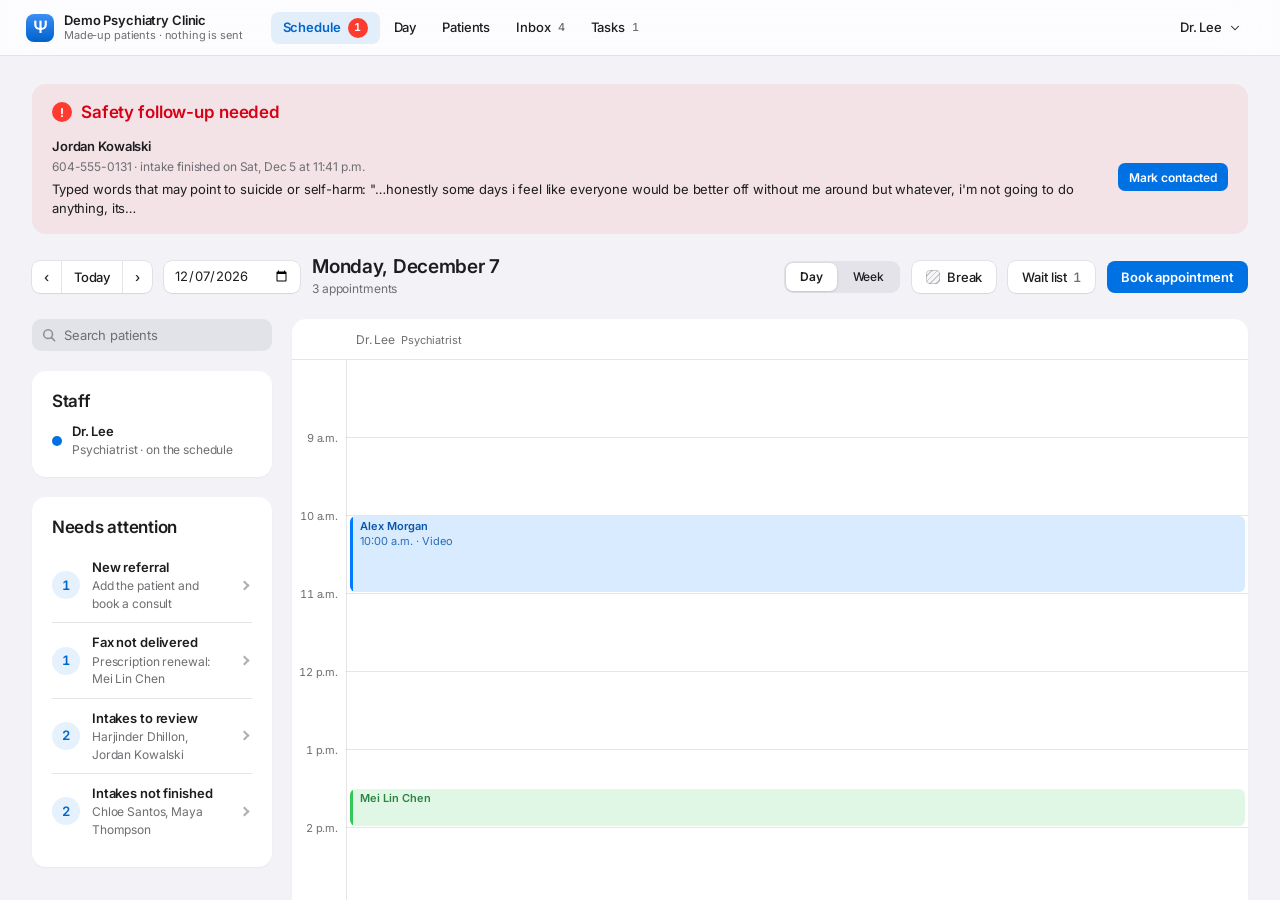
==== index.html @ 715e262d "Save the testing version's clinic online, so it opens on each device The testing version's clinic is" ====
<!doctype html>
<html lang="en" data-mode="clinic">
<head>
<meta charset="utf-8">
<meta name="viewport" content="width=device-width, initial-scale=1, viewport-fit=cover">
<meta name="robots" content="noindex, nofollow">
<title>Psychiatry Practice Prototype</title>
<link rel="preconnect" href="https://fonts.googleapis.com">
<link rel="preconnect" href="https://fonts.gstatic.com" crossorigin>
<link rel="stylesheet" href="https://fonts.googleapis.com/css2?family=Inter:wght@400..700&display=swap">
  <script type="module" crossorigin src="./assets/main-CNJ_7SgC.js"></script>
  <link rel="stylesheet" crossorigin href="./assets/main-BMapGQdG.css">
</head>
<body>
<div id="root"></div>
</body>
</html>
---- assets/main-BMapGQdG.css ----
:root{--bg:#f2f2f7;--surface:#fff;--surface-2:#f7f7fa;--surface-3:#ededf2;--ink:#1d1d1f;--muted:#6e6e73;--faint:#aeaeb2;--line:#3c3c4321;--line-2:#3c3c433d;--fill:#78788029;--fill-2:#7676801f;--fill-3:#74748012;--accent:#0071e3;--accent-text:#06c;--accent-ink:#fff;--accent-soft:#0071e31a;--red:#ff3b30;--danger:#d70015;--danger-soft:#ff3b3014;--orange:#ff9500;--caution:#b25000;--caution-soft:#ff95001f;--green:#34c759;--ok:#248a3d;--blue:#007aff;--info:#06c;--purple:#af52de;--focus:#0071e366;--bar:#ffffffc7;--side:#ffffffb8;--side-ink:#1d1d1f;--side-muted:#86868b;--side-hover:#0000000b;--side-active:#0071e3;--btn-bg:#fff;--btn-hover:#f5f5f7;--btn-ring:#00000021;--seg-thumb:#fff;--field:#fff;--sheet:#fff;--hud:#fafafcf0;--hud-ink:#1d1d1f;--chat-bg:#fff;--chat-bar:#f9f9fbf0;--bubble:#e9e9eb;--t-consult:#007aff;--t-follow:#34c759;--t-med:#af52de;--paper:#fff;--paper-ink:#1d1d1f;--paper-muted:#6e6e73;--paper-line:#e5e5ea;--paper-fax:#fbfbf8;--shadow-sm:0 1px 2px #0000000a;--shadow:0 24px 60px #0000002e,0 0 0 .5px #00000014;--font-ui:-apple-system,BlinkMacSystemFont,"SF Pro Text","Inter","Segoe UI",Roboto,sans-serif;--r-lg:14px;--r-md:10px;--r-sm:8px}@media (prefers-color-scheme:dark){:root:not([data-theme=light]){--bg:#000;--surface:#1c1c1e;--surface-2:#232326;--surface-3:#2c2c2e;--ink:#f5f5f7;--muted:#98989d;--faint:#636366;--line:#5454588c;--line-2:#78788080;--fill:#7878805c;--fill-2:#7676803d;--fill-3:#76768029;--accent:#0a84ff;--accent-text:#4da3ff;--accent-ink:#fff;--accent-soft:#0a84ff33;--red:#ff453a;--danger:#ff6961;--danger-soft:#ff453a29;--orange:#ff9f0a;--caution:#ffb340;--caution-soft:#ff9f0a29;--green:#30d158;--ok:#30db5b;--blue:#0a84ff;--info:#4da3ff;--purple:#bf5af2;--focus:#0a84ff99;--bar:#1c1c1ecc;--side:#1c1c1eb8;--side-ink:#f5f5f7;--side-muted:#8e8e93;--side-hover:#ffffff0f;--side-active:#0a84ff;--btn-bg:#ffffff1f;--btn-hover:#ffffff2e;--btn-ring:#ffffff0f;--seg-thumb:#636366;--field:#ffffff0f;--sheet:#2c2c2e;--hud:#2c2c2ef0;--hud-ink:#f5f5f7;--chat-bg:#000;--chat-bar:#161618f0;--bubble:#262628;--t-consult:#0a84ff;--t-follow:#30d158;--t-med:#bf5af2;--paper:#fff;--paper-ink:#1d1d1f;--paper-muted:#6e6e73;--paper-line:#e5e5ea;--paper-fax:#f7f7f2;--shadow-sm:0 0 0 .5px #ffffff0f;--shadow:0 24px 60px #0009,0 0 0 .5px #ffffff1f;--lightningcss-light: ;--lightningcss-dark:initial;color-scheme:dark}}:root[data-theme=dark]{--bg:#000;--surface:#1c1c1e;--surface-2:#232326;--surface-3:#2c2c2e;--ink:#f5f5f7;--muted:#98989d;--faint:#636366;--line:#5454588c;--line-2:#78788080;--fill:#7878805c;--fill-2:#7676803d;--fill-3:#76768029;--accent:#0a84ff;--accent-text:#4da3ff;--accent-ink:#fff;--accent-soft:#0a84ff33;--red:#ff453a;--danger:#ff6961;--danger-soft:#ff453a29;--orange:#ff9f0a;--caution:#ffb340;--caution-soft:#ff9f0a29;--green:#30d158;--ok:#30db5b;--blue:#0a84ff;--info:#4da3ff;--purple:#bf5af2;--focus:#0a84ff99;--bar:#1c1c1ecc;--side:#1c1c1eb8;--side-ink:#f5f5f7;--side-muted:#8e8e93;--side-hover:#ffffff0f;--side-active:#0a84ff;--btn-bg:#ffffff1f;--btn-hover:#ffffff2e;--btn-ring:#ffffff0f;--seg-thumb:#636366;--field:#ffffff0f;--sheet:#2c2c2e;--hud:#2c2c2ef0;--hud-ink:#f5f5f7;--chat-bg:#000;--chat-bar:#161618f0;--bubble:#262628;--t-consult:#0a84ff;--t-follow:#30d158;--t-med:#bf5af2;--paper:#fff;--paper-ink:#1d1d1f;--paper-muted:#6e6e73;--paper-line:#e5e5ea;--paper-fax:#f7f7f2;--shadow-sm:0 0 0 .5px #ffffff0f;--shadow:0 24px 60px #0009,0 0 0 .5px #ffffff1f;--lightningcss-light: ;--lightningcss-dark:initial;color-scheme:dark}*,:before,:after{box-sizing:border-box}[hidden]{display:none!important}html,body{height:100%;overflow:hidden}body{background:var(--bg);color:var(--ink);font-family:var(--font-ui);letter-spacing:-.01em;-webkit-font-smoothing:antialiased;-moz-osx-font-smoothing:grayscale;margin:0;font-size:13px;line-height:1.47}button,input,select,textarea{font:inherit;color:inherit;letter-spacing:inherit}:focus-visible{outline:3px solid var(--focus);outline-offset:1px}h1,h2,h3{text-wrap:balance;margin:0;font-weight:600}p{margin:0}b,strong{font-weight:600}a{color:var(--accent-text);text-decoration:none}.mono{letter-spacing:0;font-variant-numeric:tabular-nums}.muted{color:var(--muted)}.num-t{font-variant-numeric:tabular-nums}.nowrap{white-space:nowrap}.pre{white-space:pre-wrap}.visually-hidden{clip:rect(0 0 0 0);white-space:nowrap;border:0;width:1px;height:1px;margin:-1px;padding:0;overflow:hidden;position:absolute!important}.shell{grid-template-columns:232px minmax(0,1fr);height:100%;display:grid}.side{background:var(--side);-webkit-backdrop-filter:saturate(180%)blur(24px);backdrop-filter:saturate(180%)blur(24px);border-right:1px solid var(--line);padding-block:20px 16px;padding-left:max(10px, env(safe-area-inset-left,0px));flex-direction:column;gap:18px;min-height:0;padding-right:10px;display:flex;overflow-y:auto}.brand{color:var(--ink);text-align:left;cursor:pointer;font:inherit;letter-spacing:inherit;background:0 0;border:0;border-radius:10px;flex:none;align-items:center;gap:10px;margin:0 6px 0 -6px;padding:4px 10px 4px 4px;display:inline-flex}.brand:hover{background:var(--fill-3)}.brand-mark{color:#fff;background:linear-gradient(#3a8ef6,#0062cc);border-radius:8px;flex:none;place-items:center;width:28px;height:28px;font-size:17px;font-weight:600;line-height:1;display:grid}.brand-text{gap:1px;min-width:0;line-height:1.25;display:grid}.brand-text b{font-size:13px}.brand-text small{color:var(--muted);font-size:11px}.nav{gap:2px;display:grid}.nav button{width:100%;color:var(--side-ink);cursor:pointer;text-align:left;background:0 0;border:0;border-radius:8px;align-items:center;gap:10px;min-height:34px;padding:6px 10px;font-size:13px;display:flex}.nav button:hover{background:var(--side-hover)}.nav button[aria-current=true]{background:var(--side-active);color:#fff}.nav svg,.tabbar svg{stroke:currentColor;fill:none;stroke-width:1.7px;stroke-linecap:round;stroke-linejoin:round;flex:none}.nav svg{width:19px;height:19px;color:var(--accent)}.nav button[aria-current=true] svg{color:#fff}.badge{background:var(--red);color:#fff;letter-spacing:0;font-variant-numeric:tabular-nums;border-radius:10px;justify-content:center;align-items:center;min-width:20px;height:20px;margin-left:auto;padding:0 6px;font-size:11px;font-weight:600;display:inline-flex}.badge.soft{color:var(--side-muted);background:0 0;min-width:0;padding:0;font-weight:500}.nav button[aria-current=true] .badge.soft{color:#ffffffd9}.side-foot{gap:8px;margin-top:auto;padding:0 10px;display:grid}.side-foot label{color:var(--side-muted);font-size:11px;font-weight:600}.side-foot .link{color:var(--accent-text);cursor:pointer;text-align:left;background:0 0;border:0;padding:0;font-size:12px}.mainwrap{flex-direction:column;min-width:0;min-height:0;display:flex}.topbar{padding-block:8px;min-height:52px;padding-left:28px;padding-right:max(28px, env(safe-area-inset-right,0px));background:var(--bar);-webkit-backdrop-filter:saturate(180%)blur(24px);backdrop-filter:saturate(180%)blur(24px);border-bottom:1px solid var(--line);flex:none;align-items:center;gap:12px;display:flex}.crumb{flex:auto;align-items:center;min-width:0;display:flex}.back{color:var(--accent-text);cursor:pointer;background:0 0;border:0;border-radius:6px;align-items:center;gap:6px;padding:4px 6px 4px 2px;font-size:13px;display:inline-flex}.back:before{content:"";border-bottom:2px solid;border-left:2px solid;width:9px;height:9px;margin-left:4px;transform:rotate(45deg)}.search{flex:0 260px;min-width:0;position:relative}.search input{background-color:var(--fill-2);background-image:url("data:image/svg+xml,%3Csvg xmlns='http://www.w3.org/2000/svg' viewBox='0 0 16 16'%3E%3Ccircle cx='7' cy='7' r='5' fill='none' stroke='%238E8E93' stroke-width='1.8'/%3E%3Cpath d='M11 11l3.5 3.5' stroke='%238E8E93' stroke-width='1.8' stroke-linecap='round'/%3E%3C/svg%3E");background-position:10px;background-repeat:no-repeat;background-size:14px 14px;border:0;border-radius:9px;width:100%;height:32px;padding:7px 12px 7px 32px;font-size:13px}.search input::placeholder{color:var(--muted)}.search ul{z-index:30;background:var(--sheet);box-shadow:var(--shadow);border-radius:12px;margin:0;padding:5px;list-style:none;position:absolute;top:calc(100% + 6px);left:0;right:0}.search li button{text-align:left;cursor:pointer;background:0 0;border:0;border-radius:7px;width:100%;padding:8px 10px;font-size:13px}.search li button:hover,.search li button:focus-visible{background:var(--accent);color:#fff}.search li button:hover .muted,.search li button:focus-visible .muted{color:#fffc}.main{--main-pad-b:64px;min-height:0;padding-block:28px var(--main-pad-b);padding-left:32px;padding-right:max(32px, env(safe-area-inset-right,0px));flex:auto;overflow-y:auto}.tabbar{display:none}@media (width<=900px){.shell{grid-template-rows:minmax(0,1fr) auto;grid-template-columns:minmax(0,1fr)}.side{display:none}.topbar{padding-left:max(16px, env(safe-area-inset-left,0px));padding-right:max(16px, env(safe-area-inset-right,0px))}.main{--main-pad-b:32px;padding-block:20px var(--main-pad-b);padding-left:max(16px, env(safe-area-inset-left,0px));padding-right:max(16px, env(safe-area-inset-right,0px))}.tabbar{background:var(--bar);-webkit-backdrop-filter:saturate(180%)blur(24px);backdrop-filter:saturate(180%)blur(24px);border-top:1px solid var(--line);padding-top:4px;padding-bottom:max(6px, env(safe-area-inset-bottom,0px));padding-left:max(4px, env(safe-area-inset-left,0px));padding-right:max(4px, env(safe-area-inset-right,0px));grid-template-columns:repeat(5,minmax(0,1fr));display:grid}.tabbar button{color:var(--muted);cursor:pointer;letter-spacing:0;background:0 0;border:0;justify-items:center;gap:1px;padding:5px 2px 3px;font-size:11px;font-weight:500;display:grid;position:relative}.tabbar button[aria-current=true]{color:var(--accent)}.tabbar svg{width:25px;height:25px}.tabbar .badge,.tabbar .badge.soft{background:var(--red);color:#fff;min-width:18px;height:18px;margin:0;padding:0 5px;font-size:11px;font-weight:600;position:absolute;top:0;left:calc(50% + 7px)}}.shell{grid-template-columns:minmax(0,1fr)}.topnav{flex:none;gap:2px;display:flex}.topnav button{color:var(--ink);cursor:pointer;background:0 0;border:0;border-radius:8px;align-items:center;gap:7px;min-height:32px;padding:6px 12px;font-size:13px;font-weight:500;display:inline-flex}.topnav button:hover{background:var(--fill-3)}.topnav button[aria-current=true]{background:var(--accent-soft);color:var(--accent-text);font-weight:600}.topnav svg{display:none}.topnav .badge{margin-left:0}.topnav .badge.soft{color:var(--muted)}.topnav button[aria-current=true] .badge.soft{color:var(--accent-text)}.acct{flex:none;margin-left:auto}.acct-btn{color:var(--ink);cursor:pointer;white-space:nowrap;background:0 0;border:0;border-radius:8px;align-items:center;gap:6px;min-height:32px;padding:6px 10px;font-size:13px;font-weight:500;display:inline-flex}.acct-btn:hover,.acct-btn[aria-expanded=true]{background:var(--fill-3)}.acct-btn .chev{width:14px;height:14px}.acct-h{color:var(--muted);margin:4px 10px 3px;font-size:11px;font-weight:600}.acct-sep{border:0;border-top:1px solid var(--line);margin:4px 6px}.acct-menu button{align-items:center;gap:8px;display:flex}.acct-menu [role=menuitemradio][aria-checked=true]:after{content:"";border-bottom:2px solid;border-left:2px solid;width:9px;height:5px;margin-left:auto;transform:translateY(-2px)rotate(-45deg)}@media (width<=900px){.topnav,.brand-text small{display:none}}html[data-locked] #shell{display:none}.signin{background:var(--bg);place-items:center;min-height:100dvh;padding:24px 16px;display:grid}.signin-card{background:var(--sheet);width:min(380px,100%);box-shadow:var(--shadow);border-radius:14px;padding:28px 24px 24px}.signin-card h1{letter-spacing:-.02em;font-size:22px;font-weight:700}.signin-brand{align-items:center;gap:10px;font-size:13px;display:flex}.signin-card .btn-primary{width:100%;min-height:36px}.start-steps{gap:6px;margin:0;padding-left:20px;font-size:13px;display:grid}.connect ol{gap:6px;margin:0;padding-left:20px;display:grid}@media (width>=901px) and (width<=1179px){.brand-text{display:none}.brand{padding:4px}}.page.wide{max-width:1440px}.sched-tools{flex-wrap:wrap;align-items:center;gap:10px 12px;display:flex}.sched-title{gap:1px;min-width:0;display:grid}.sched-title h1{letter-spacing:-.015em;font-size:19px;font-weight:600;line-height:1.2}.date-pick{background:var(--btn-bg);height:32px;box-shadow:0 0 0 .5px var(--btn-ring),0 1px 1.5px #0000000f;font:inherit;color:var(--ink);--lightningcss-light:initial;--lightningcss-dark: ;color-scheme:light dark;border:0;border-radius:8px;padding:0 10px;font-size:13px}@media (prefers-color-scheme:dark){.date-pick{--lightningcss-light: ;--lightningcss-dark:initial}}.btn-on,.btn-on:hover:not(:disabled){background:var(--accent-soft);color:var(--accent-text);box-shadow:none}.sched{grid-template-columns:minmax(0,1fr);align-items:start;gap:20px;display:grid}@media (width>=1000px){.sched{grid-template-columns:240px minmax(0,1fr)}}@media (width>=1180px){.sched.with-panel{grid-template-columns:240px minmax(0,1fr) 320px}}.rail-col{min-width:0}.finder{flex:none;width:100%}.staff-row{align-items:center;gap:10px;font-size:13px;display:flex}.staff-row small{color:var(--muted);font-size:12px;display:block}.staff-dot{background:var(--accent);border-radius:50%;flex:none;width:10px;height:10px}.cal.day{grid-template-columns:54px minmax(0,1fr)}.cal-dh small{color:var(--muted);font-size:11px}.cal-day{cursor:pointer}.cal-closed{color:var(--faint);background:var(--fill-3);place-items:center;font-size:12px;display:grid;position:absolute;inset:0}.appt{cursor:pointer}.appt.sel{box-shadow:0 0 0 2px var(--c);z-index:4}.lock{stroke:currentColor;fill:none;stroke-width:2px;stroke-linecap:round;stroke-linejoin:round;vertical-align:-2px;flex:none;width:13px;height:13px}.appt .lock{width:11px;height:11px;margin-right:3px}.apanel{gap:14px;max-height:calc(100vh - 110px);display:grid;position:sticky;top:0;overflow:auto}@media (width<=1179px){.apanel{display:none}}.apanel-h{justify-content:space-between;align-items:flex-start;gap:10px;display:flex}.apanel-h .hint{margin-top:2px}.linkish.big{letter-spacing:-.015em;font-size:19px}.status-seg{width:100%}.status-seg button{flex:1 1 0;justify-content:center;padding-left:6px;padding-right:6px}.day-list{display:grid}.day-row{border-top:1px solid var(--line);flex-wrap:wrap;align-items:center;gap:8px 14px;padding:10px 0;display:flex}.day-row:first-child,.day-row.next+.day-row{border-top-color:#0000}.day-row.next{background:var(--accent-soft);border-top-color:#0000;border-radius:12px;margin:2px -12px;padding:12px}.day-row.past{opacity:.55}.day-main{text-align:left;cursor:pointer;min-width:0;color:inherit;font:inherit;letter-spacing:inherit;background:0 0;border:0;flex:240px;grid-template-columns:86px minmax(0,1fr);align-items:center;gap:12px;padding:0;display:grid}.day-main .time{color:var(--muted);font-variant-numeric:tabular-nums;font-size:13px;line-height:1.3;display:grid}.day-main .time small{font-size:12px}.day-main .time .soon{color:var(--accent-text);font-weight:600}.day-main .who{gap:1px;min-width:0;padding-left:13px;display:grid;position:relative}.day-main .who:before{content:"";background:var(--c);border-radius:2px;width:3px;position:absolute;top:3px;bottom:3px;left:0}.day-main .who b{white-space:nowrap;text-overflow:ellipsis;overflow:hidden}.day-main .who small{color:var(--muted);font-size:12px}.day-main .who small .danger-t{color:var(--danger)}.day-main:hover b{color:var(--accent-text)}.session-list{gap:8px;padding:12px;display:grid}.session-list>.card-h{margin:2px 4px}.sl-groups{gap:8px;display:grid}.sl-item{text-align:left;cursor:pointer;width:100%;color:inherit;font:inherit;letter-spacing:inherit;background:0 0;border:0;border-radius:10px;gap:1px;padding:8px 10px;display:grid}.sl-item:hover{background:var(--fill-3)}.sl-item[aria-current=true]{background:var(--accent);color:#fff}.sl-item[aria-current=true] small{color:#ffffffe6}.sl-top{justify-content:space-between;align-items:center;gap:6px;min-width:0;display:flex}.sl-top b{white-space:nowrap;text-overflow:ellipsis;overflow:hidden}.sl-item small{color:var(--muted);font-size:12px}.sl-sub{align-items:center;gap:8px;min-width:0;display:flex}.sl-sub small{white-space:nowrap;text-overflow:ellipsis;flex:auto;min-width:0;overflow:hidden}@media (width<=999px){.session-list{max-height:320px;overflow:auto}}.dayv{grid-template-columns:minmax(0,1fr);align-items:start;gap:20px;display:grid}@media (width>=1000px){.dayv{grid-template-columns:250px minmax(0,1fr)}.dayrail{position:sticky;top:0}}@media (width<=999px){.dayv.has-sel .dayrail{display:none}}.dayrail{gap:10px;padding:14px 12px 12px;display:grid}.dr-date{letter-spacing:-.01em;text-align:center;font-size:21px;font-weight:300;line-height:1.2}.dr-who{background:var(--surface-2);border-radius:10px;align-items:center;gap:10px;padding:8px 10px;display:flex}.avatar.sm{width:34px;height:34px;font-size:13px}.dr-who-t{flex:auto;min-width:0;font-size:12px;line-height:1.3;display:grid}.dr-who-t b{color:var(--accent-text);font-size:12px}.dr-who-t small{color:var(--muted);font-size:11px}.dr-n{background:var(--fill-2);font-variant-numeric:tabular-nums;border-radius:11px;place-items:center;min-width:24px;height:22px;padding:0 7px;font-size:12px;font-weight:600;display:grid}.dr-scroll{overscroll-behavior:contain;min-height:220px;max-height:calc(100vh - 300px);overflow-y:auto}@media (width<=999px){.dr-scroll{max-height:none}}.dr-grid{grid-template-columns:44px minmax(0,1fr);padding:8px 0;display:grid}.dr-gut{position:relative}.dr-gut span{color:var(--muted);font-variant-numeric:tabular-nums;white-space:nowrap;font-size:10px;position:absolute;right:7px;transform:translateY(-50%)}.dr-col{border-left:1px solid var(--line);background-image:repeating-linear-gradient(to bottom, transparent 0, transparent calc(var(--hr) - 1px), var(--line) calc(var(--hr) - 1px), var(--line) var(--hr));position:relative}.dr-appt{z-index:2;background:color-mix(in srgb, var(--c) 15%, var(--surface));color:color-mix(in srgb, var(--c) 55%, var(--ink));text-align:left;font:inherit;cursor:pointer;letter-spacing:0;border:0;border-radius:6px;align-content:start;gap:1px;padding:3px 6px 3px 9px;font-size:11px;line-height:1.25;display:grid;position:absolute;left:3px;right:2px;overflow:hidden}.dr-appt:before{content:"";background:var(--c);width:3px;position:absolute;top:0;bottom:0;left:0}.dr-appt:hover{background:color-mix(in srgb, var(--c) 24%, var(--surface))}.dr-appt.consult{--c:var(--t-consult)}.dr-appt.followup{--c:var(--t-follow)}.dr-appt.medreview{--c:var(--t-med)}.dr-appt.arrived,.dr-appt.inprogress{background:color-mix(in srgb, var(--c) 30%, var(--surface))}.dr-appt.done{opacity:.6}.dr-appt.noshow{opacity:.5}.dr-appt.noshow b{text-decoration:line-through}.dr-appt.sel{box-shadow:0 0 0 2px var(--c);z-index:4}.dr-appt b,.dr-appt small{white-space:nowrap;text-overflow:ellipsis;overflow:hidden}.dr-appt small{opacity:.85;font-size:11px}.dr-t{white-space:nowrap;font-variant-numeric:tabular-nums;opacity:.9;align-items:center;gap:4px;display:flex;overflow:hidden}.dr-t .lock,.dr-t .tick{fill:none;stroke:currentColor;stroke-width:2.4px;stroke-linecap:round;stroke-linejoin:round;flex:none;width:11px;height:11px;margin-left:auto}.dr-now{background:var(--red);z-index:3;height:2px;position:absolute;left:0;right:0}.dr-now span{background:var(--red);color:#fff;white-space:nowrap;font-variant-numeric:tabular-nums;border-radius:5px;padding:1px 4px;font-size:9px;font-weight:600;position:absolute;top:50%;right:calc(100% + 2px);transform:translateY(-50%)}.dr-foot{flex-wrap:wrap;align-items:center;gap:8px;display:flex}.dr-foot .date-pick{flex:120px;width:auto;min-width:0}.day-empty{text-align:center;justify-items:center;gap:8px;padding:48px 24px;display:grid}.day-empty-ico{fill:none;width:56px;height:56px;stroke:var(--faint);stroke-width:1.2px;stroke-linecap:round;stroke-linejoin:round}.day-empty h2{font-size:17px;font-weight:600}.day-chart{min-width:0}.pt-head.in-day .avatar{width:44px;height:44px;font-size:16px}.pt-head.in-day h1{font-size:26px}.chart{gap:12px;min-width:0;display:grid}.ch-head{flex-wrap:wrap;justify-content:space-between;align-items:center;gap:10px;display:flex}.ch-head h2{letter-spacing:-.02em;font-size:22px;font-weight:700}.ch-tools{flex-wrap:wrap;align-items:center;gap:8px;display:flex}.ch-tools .search{flex:200px}.ch-tools .filter,.ce-bar .filter,.pad-size .filter{width:auto;height:28px;padding-right:30px;font-size:12px}.ch-alert{background:var(--danger-soft);color:var(--danger);border-radius:12px;align-items:flex-start;gap:8px;padding:10px 14px;font-size:13px;display:flex}.ch-alert b{flex:none}.ch-alert span{color:var(--ink)}.ch-start{background:var(--accent-soft);border-radius:12px;flex-wrap:wrap;align-items:center;gap:10px 16px;padding:12px 16px;display:flex}.ch-start .grow{flex:260px;gap:2px;min-width:0;display:grid}.ch-start small{color:var(--muted);font-size:12px}.ch-list{gap:10px;display:grid}.ce{background:var(--surface);box-shadow:var(--shadow-sm),0 0 0 .5px var(--line);border-radius:12px;min-width:0}.ce-h{background:var(--surface-2);border-bottom:1px solid var(--line);border-radius:12px 12px 0 0;align-items:center;gap:6px;padding:7px 8px;display:flex}.ce-star{width:28px;height:28px;color:var(--faint);cursor:pointer;background:0 0;border:0;border-radius:7px;flex:none;place-items:center;display:grid}.ce-star:hover{background:var(--fill-3);color:var(--orange)}.ce-star.on{color:var(--orange)}.ce-star.on .ico{fill:currentColor}.ce-title{text-align:left;min-width:0;font:inherit;color:var(--ink);cursor:pointer;white-space:nowrap;text-overflow:ellipsis;background:0 0;border:0;flex:auto;padding:4px 2px;font-size:13px;overflow:hidden}.ce-title b{font-weight:600}.ce-meta{color:var(--muted);flex:none;align-items:center;gap:8px;font-size:12px;display:flex}.ce-appt,.ce-lock{color:var(--muted);display:inline-flex}.ce-draft{background:var(--caution-soft);color:var(--caution);border-radius:6px;align-items:center;gap:4px;padding:1px 8px;font-size:11px;font-weight:600;display:inline-flex}.ce-draft .lock{width:11px;height:11px}.ce-by{color:var(--ink);white-space:nowrap;font-weight:500}@media (width<=560px){.ce-by,.ce-appt{display:none}}.ce-prev{-webkit-line-clamp:3;overflow-wrap:anywhere;cursor:pointer;-webkit-box-orient:vertical;margin:0 0 12px;padding:10px 14px 0;font-size:13px;line-height:1.5;display:-webkit-box;overflow:hidden}.ce-prev:hover{color:var(--accent-text)}.ce-body{gap:14px;min-width:0;padding:14px 16px 16px;display:grid}.ce-capture{background:var(--surface-2);border-radius:12px;gap:8px;padding:12px 14px;display:grid}.ce-capture-row{flex-wrap:wrap;justify-content:space-between;align-items:center;gap:8px 14px;display:flex}.ce-capture-t{align-items:center;gap:8px;font-size:13px;font-weight:600;display:inline-flex}.ce-ai{gap:8px;display:grid}.ce-appt-l{color:var(--muted);flex-wrap:wrap;align-items:center;gap:6px;margin:0;font-size:12px;display:flex}.ce-appt-l b{color:var(--ink);font-weight:600}.ce-bar{bottom:calc(-1 * var(--main-pad-b,0px));z-index:3;background:var(--surface);border-top:1px solid var(--line);border-radius:0 0 12px 12px;gap:6px;margin:4px -16px -16px;padding:10px 16px 12px;display:grid;position:sticky}.ce-bar-row{flex-wrap:wrap;align-items:center;gap:8px 10px;display:flex}.ce-check{color:var(--ink);cursor:pointer;align-items:center;gap:6px;font-size:12px;display:inline-flex}.ce-check input{width:15px;height:15px;accent-color:var(--accent);margin:0}.tp-build .ce-bar{margin:4px -20px -18px;padding:10px 20px 12px}@media (width<=700px){.ce-bar{position:static}}.it{gap:8px;min-width:0;display:grid}.it-h{align-items:center;gap:8px;min-height:24px;display:flex}.it-t{flex:auto;align-items:center;gap:8px;margin:0;font-size:13px;font-weight:600;display:flex}.it-t .tag{background:var(--accent-soft);color:var(--accent-text);border-radius:6px;padding:1px 8px;font-size:11px;font-weight:500}.it-head{letter-spacing:-.01em;flex:auto;margin:6px 0 0;font-size:15px;font-weight:700}.it-acts{opacity:0;gap:3px;margin-left:auto;transition:opacity .12s;display:inline-flex}.it:hover>.it-h .it-acts,.it:focus-within>.it-h .it-acts{opacity:1}@media (hover:none){.it-acts{opacity:1}}@media (prefers-reduced-motion:reduce){.it-acts{transition:none}}.it-act{background:var(--fill-2);width:26px;height:26px;color:var(--muted);cursor:pointer;border:0;border-radius:50%;place-items:center;display:grid}.it-act:hover{background:var(--fill);color:var(--ink)}.it-act.danger:hover{background:var(--danger-soft);color:var(--danger)}.it-act .ico{width:14px;height:14px}.it-instr{background:var(--fill-3);color:var(--muted);border-radius:10px;align-items:flex-start;gap:8px;margin:0;padding:8px 12px;font-size:12px;display:flex}.it-checks{flex-wrap:wrap;gap:6px 18px;display:flex}.it-check{cursor:pointer;align-items:center;gap:7px;font-size:13px;display:inline-flex}.it-check input{width:16px;height:16px;accent-color:var(--accent);margin:0}.it-checks-r{color:var(--muted);flex-wrap:wrap;gap:4px 18px;margin:0;padding:0;font-size:13px;list-style:none;display:flex}.it-checks-r li{align-items:center;gap:6px;display:inline-flex}.it-checks-r li.on{color:var(--ink)}.it-checks-r li.on .ico{color:var(--accent)}.it-select{max-width:320px}.it-scale{flex-wrap:wrap;align-items:center;gap:10px;display:flex}.it-scale input[type=range]{max-width:360px;accent-color:var(--accent);flex:200px}.it-scale input.unset{opacity:.45}.it-scale-v{font-variant-numeric:tabular-nums;min-width:90px;font-size:13px;font-weight:600}.it-scale-r{align-items:center;gap:10px;font-size:13px;display:flex}.it-meter{background:var(--fill-2);border-radius:3px;width:160px;height:6px;position:relative;overflow:hidden}.it-meter i{background:var(--accent);border-radius:3px;position:absolute;inset:0 auto 0 0}.it-vitals{flex-wrap:wrap;gap:12px 20px;display:flex}.it-vital{color:var(--muted);gap:4px;font-size:12px;display:grid}.it-vin{color:var(--ink);align-items:center;gap:5px;display:inline-flex}.it-vin input{background:var(--field);height:30px;box-shadow:inset 0 0 0 1px var(--line-2);color:var(--ink);font:inherit;font-variant-numeric:tabular-nums;border:0;border-radius:7px;padding:0 8px;font-size:13px}.it-vin input:focus{box-shadow:inset 0 0 0 1px var(--accent),0 0 0 3px var(--focus);outline:none}.it-vin b{font-variant-numeric:tabular-nums;font-size:15px}.it-vin small{color:var(--muted);font-size:11px}.it-design{pointer-events:none}.plan-list{gap:8px;display:grid}.plan-read{gap:4px;margin:0;padding-left:20px;font-size:13px;line-height:1.5;display:grid}.pad{gap:8px;max-width:100%;display:grid}.pad-small .pad-canvas{max-width:340px}.pad-medium .pad-canvas{max-width:520px}.pad-large .pad-canvas{max-width:none}.pad-main{align-items:flex-start;gap:8px;display:flex}.pad-tools{background:var(--fill-3);border-radius:10px;gap:3px;padding:4px;display:grid}.pad-tool{width:30px;height:30px;color:var(--ink);cursor:pointer;background:0 0;border:0;border-radius:7px;place-items:center;display:grid}.pad-tool:hover{background:var(--fill-2)}.pad-tool[aria-pressed=true]{background:var(--accent);color:var(--accent-ink)}.pad-sep{background:var(--line);height:1px;margin:2px 4px}.pad-dot{background:currentColor;border-radius:50%;display:block}.pad-swatch{width:14px;height:14px;box-shadow:0 0 0 1px var(--line-2);border-radius:50%;display:block}.pad-canvas{min-width:0;box-shadow:inset 0 0 0 1px var(--line-2);background:#fff;border-radius:10px;flex:auto}.pad-svg{touch-action:none;-webkit-user-select:none;user-select:none;width:100%;height:auto;display:block}.pad.edit .pad-svg{cursor:crosshair}.pad-art{fill:none;stroke:#8e8e93;stroke-width:1.6px;stroke-linecap:round;stroke-linejoin:round}.pad-art .faint{stroke:#c7c7cc}.pad-art text{fill:#8e8e93;stroke:none;text-anchor:middle;font-size:13px;font-family:var(--font-ui)}.pad-ink path{fill:none;stroke-linecap:round;stroke-linejoin:round}.pad-pins circle{fill:#0071e3;stroke:#fff;stroke-width:2px}.pad-pins text{fill:#fff;text-anchor:middle;font-size:12px;font-weight:700;font-family:var(--font-ui)}.pad-under{flex-wrap:wrap;align-items:center;gap:8px 12px;display:flex}.pad-size{color:var(--muted);align-items:center;gap:6px;font-size:12px;display:inline-flex}.pad-notes{gap:8px;margin:0;padding:0;list-style:none;display:grid}.pad-notes li{align-items:flex-start;gap:8px;font-size:13px;display:flex}.pad-notes .nf-field{flex:auto}.pad-num{color:#fff;background:#0071e3;border-radius:50%;flex:none;place-items:center;width:22px;height:22px;margin-top:5px;font-size:11px;font-weight:700;display:grid}.pad:not(.edit) .pad-num{margin-top:0}.tp-tbl td b{font-weight:600;display:block}.tp-by{color:var(--muted);font-size:12px;display:block}.tp-act{text-align:right}.tp-name{align-items:center;gap:6px;display:flex}.tp-name-l{justify-content:space-between;align-items:center;display:flex}.tp-parts{margin:0;padding:0;list-style:none;display:grid}.tp-parts li{border-bottom:1px solid var(--line);align-items:center;gap:10px;padding:7px 4px;font-size:13px;display:flex}.tp-parts li:last-child{border-bottom:0}.tp-parts li span{flex:auto}.tp-parts li small{color:var(--muted);font-size:12px}.tp-parts .ico{color:var(--accent-text)}.tp-build{gap:14px;display:grid}.switch{appearance:none;background:var(--fill);cursor:pointer;vertical-align:middle;border-radius:11px;flex:none;width:38px;height:22px;margin:0;transition:background .15s;position:relative}.switch:after{content:"";background:#fff;border-radius:50%;width:18px;height:18px;transition:transform .15s;position:absolute;top:2px;left:2px;box-shadow:0 1px 3px #00000040}.switch:checked{background:var(--green)}.switch:checked:after{transform:translate(16px)}.switch:disabled{opacity:.5;cursor:default}.switch:focus-visible{box-shadow:0 0 0 3px var(--focus);outline:none}@media (prefers-reduced-motion:reduce){.switch,.switch:after{transition:none}}.ai-top{flex-wrap:wrap;align-items:center;gap:8px 12px;display:flex}.ai-top .search{flex:180px}.ai-grid{grid-template-columns:repeat(auto-fill,minmax(220px,1fr));gap:8px;display:grid}.ai-card{background:var(--fill-3);color:var(--ink);text-align:left;font:inherit;cursor:pointer;border:0;border-radius:10px;align-items:flex-start;gap:10px;padding:10px 12px;display:flex}.ai-card:hover,.ai-card:focus-visible{background:var(--accent-soft);outline:none}.ai-card .ico{width:20px;height:20px;color:var(--accent-text);margin-top:1px}.ai-card span{gap:2px;min-width:0;display:grid}.ai-card b{font-size:13px}.ai-card small{color:var(--muted);font-size:12px;line-height:1.35}.lib{grid-template-columns:minmax(0,1fr);gap:12px;display:grid}@media (width>=700px){.lib{grid-template-columns:260px minmax(0,1fr)}}.lib-list{align-content:start;gap:4px;max-height:50vh;display:grid;overflow:auto}.lib-item{color:var(--ink);text-align:left;font:inherit;cursor:pointer;background:0 0;border:0;border-radius:9px;gap:2px;padding:8px 10px;display:grid}.lib-item:hover{background:var(--fill-3)}.lib-item[aria-selected=true]{background:var(--accent);color:var(--accent-ink)}.lib-item small{color:var(--muted);font-size:12px}.lib-item[aria-selected=true] small{color:#ffffffd9}.lib-prev{background:var(--surface-2);border-radius:12px;align-content:start;gap:10px;padding:12px 14px;display:grid}.lib-prev h3{font-size:15px;font-weight:600}.lib-prev>.btn{justify-self:start}.more-list.grouped{min-width:260px;max-height:min(60vh,520px);overflow:auto}.more-list.grouped button{gap:1px;display:grid}.more-list.grouped small{opacity:.75;font-size:11px}.title-line{flex-wrap:wrap;align-items:center;gap:6px 12px;display:flex}.rec-ctl{flex-wrap:wrap;align-items:center;gap:8px;display:flex}.mic{align-items:center;gap:6px;display:inline-flex}.mic select{text-overflow:ellipsis;max-width:220px}.lang .ico{color:var(--muted)}.bars{align-items:center;gap:2px;height:16px;display:inline-flex}.bars i{background:var(--faint);border-radius:2px;width:3px;height:4px;display:block}.bars.on i{background:var(--green);animation:1s ease-in-out infinite lvl}.bars.on i:nth-child(2){animation-delay:.12s}.bars.on i:nth-child(3){animation-delay:.24s}.bars.on i:nth-child(4){animation-delay:.36s}.bars.on i:nth-child(5){animation-delay:.48s}.bars.live i{background:var(--green);transition:height 80ms linear}@keyframes lvl{0%,to{height:4px}50%{height:15px}}@media (prefers-reduced-motion:reduce){.bars.on i{height:10px;animation:none}}.split{display:inline-flex}.split>.btn-record{border-radius:8px 0 0 8px}.split .more{display:inline-flex}.split .rec-caret{border-left:1px solid #0003;border-radius:0 8px 8px 0;padding:5px 9px 5px 8px}.rec-caret:before{display:none}.chev,.clip,.ico{fill:none;stroke:currentColor;stroke-width:1.8px;stroke-linecap:round;stroke-linejoin:round;flex:none;width:15px;height:15px}.ico.dots{fill:currentColor;stroke:none}.rec-hint{margin:-6px 0 0}.live-dot{background:var(--red);border-radius:50%;width:7px;height:7px;animation:1.2s infinite pulse}@media (prefers-reduced-motion:reduce){.live-dot{animation:none}}.attach-row{flex-wrap:wrap;align-items:center;gap:8px;display:flex}.file-chip{background:var(--fill-3);border-radius:999px;align-items:center;gap:2px;max-width:100%;padding:2px 3px 2px 10px;font-size:12px;display:inline-flex}.file-chip span{text-overflow:ellipsis;white-space:nowrap;overflow:hidden}.file-chip button{color:var(--muted);cursor:pointer;background:0 0;border:0;border-radius:50%;width:20px;height:20px;font-size:14px;line-height:1}.file-chip button:hover{background:var(--fill-2);color:var(--ink)}.btn-icon{width:28px;padding:0}.ctx-quote{font-size:13px}.ctx-list{gap:4px;margin:0;padding-left:18px;font-size:13px;display:grid}.signed-tag{color:var(--ok);align-items:center;gap:6px;font-size:12px;font-weight:600;display:inline-flex}b .lock{margin-right:5px}.page{gap:22px;min-width:0;max-width:1180px;margin:0 auto;display:grid}.page.narrow{max-width:760px}.page-head{flex-wrap:wrap;justify-content:space-between;align-items:center;gap:12px 16px;display:flex}.title-block{min-width:0}.page-head h1,.pt-name h1{letter-spacing:-.022em;font-size:30px;font-weight:700;line-height:1.12}.subtitle{color:var(--muted);margin-top:3px;font-size:13px}.head-actions{flex-wrap:wrap;align-items:center;gap:8px;display:flex}.card{background:var(--surface);border-radius:var(--r-lg);min-width:0;box-shadow:var(--shadow-sm);padding:18px 20px}.card>h2,.card-h{letter-spacing:-.015em;flex-wrap:wrap;justify-content:space-between;align-items:center;gap:8px;margin:0 0 8px;font-size:17px;font-weight:600;display:flex}.card-h h2{font-size:17px;font-weight:600}.cols{grid-template-columns:minmax(0,1fr);align-items:start;gap:20px;display:grid}@media (width>=1100px){.cols.two{grid-template-columns:minmax(0,1.5fr) minmax(0,1fr)}.cols.even{grid-template-columns:repeat(2,minmax(0,1fr))}.cols.side-r{grid-template-columns:minmax(0,1fr) 290px}}.stack{gap:10px;min-width:0;display:grid}.stack.gap-l{gap:20px}.stack>.btn{justify-self:start}.row{flex-wrap:wrap;align-items:center;gap:8px;display:flex}.bar-line{flex-wrap:wrap;align-items:center;gap:8px 14px;display:flex}.spacer{flex:auto}.grow{flex:180px;min-width:0}.hint{color:var(--muted);margin:0;font-size:12px}.empty{color:var(--muted);text-align:center;justify-items:center;gap:12px;padding:22px 12px;font-size:13px;display:grid}.empty.small{text-align:left;justify-items:start;padding:6px 0;font-size:13px}.sect{letter-spacing:-.015em;font-size:17px;font-weight:600}.btn{background:var(--btn-bg);min-height:32px;color:var(--ink);box-shadow:0 0 0 .5px var(--btn-ring),0 1px 1.5px #0000000f;text-align:center;cursor:pointer;border:0;border-radius:8px;justify-content:center;align-items:center;gap:6px;padding:5px 14px;font-size:13px;font-weight:500;line-height:1.25;display:inline-flex}.btn:hover:not(:disabled){background:var(--btn-hover)}.btn:disabled{opacity:.4;cursor:default}.btn-primary,.btn-primary:hover:not(:disabled){background:var(--accent);color:var(--accent-ink);box-shadow:none;font-weight:600}.btn-primary:hover:not(:disabled){filter:brightness(1.08)}.btn-danger,.btn-danger:hover:not(:disabled){background:var(--red);color:#fff;box-shadow:none;font-weight:600}.btn-quiet{box-shadow:none;color:var(--accent-text);background:0 0;padding-left:8px;padding-right:8px}.btn-quiet:hover:not(:disabled){background:var(--fill-3)}.btn-small{border-radius:7px;min-height:28px;padding:3px 11px;font-size:12px}.btn-quiet.btn-small{padding-left:6px;padding-right:6px}.btn-inline{min-height:0;margin-top:2px;padding:2px 0}.btn-inline:hover:not(:disabled){background:0 0;text-decoration:underline}.danger-text{color:var(--danger)}.btn-record,.btn-record:hover:not(:disabled){background:var(--red);color:#fff;box-shadow:none;font-weight:600}.btn-record:before{content:"";background:#fff;border-radius:50%;width:11px;height:11px}.btn-stop{padding-left:12px}.btn-stop:before{content:"";background:#fff;border-radius:2px;width:10px;height:10px}.linkish{color:var(--ink);cursor:pointer;text-align:left;background:0 0;border:0;padding:0;font-size:13px;font-weight:600}.linkish:hover{color:var(--accent-text)}.more{position:relative}.more-list{z-index:20;background:var(--sheet);min-width:220px;box-shadow:var(--shadow);border-radius:12px;padding:5px;display:grid;position:absolute;top:calc(100% + 6px);right:0}.more-list button{text-align:left;color:var(--ink);cursor:pointer;background:0 0;border:0;border-radius:7px;padding:7px 10px;font-size:13px}.more-list button:hover,.more-list button:focus-visible{background:var(--accent);color:#fff;outline:none}.more-list button.danger{color:var(--danger)}.seg,.tabs,.ptabs{background:var(--fill-2);scrollbar-width:none;border-radius:9px;gap:2px;width:fit-content;max-width:100%;padding:2px;display:flex;overflow-x:auto}.seg button,.tab,.ptabs button{min-height:28px;color:var(--ink);cursor:pointer;white-space:nowrap;background:0 0;border:0;border-radius:7px;flex:none;align-items:center;gap:6px;padding:5px 14px;font-size:12px;font-weight:500;display:inline-flex}.seg button[aria-pressed=true],.tab[aria-selected=true],.ptabs button[aria-selected=true]{background:var(--seg-thumb);font-weight:600;box-shadow:0 1px 3px #0000001f,0 0 0 .5px #0000000a}.count{color:var(--muted);font-variant-numeric:tabular-nums;font-weight:500}.ptabs{border-radius:999px}.ptabs button{border-radius:999px;padding:5px 15px}.tabs{margin-bottom:16px}.stepper{background:var(--btn-bg);box-shadow:0 0 0 .5px var(--btn-ring),0 1px 1.5px #0000000f;border-radius:8px;display:inline-flex;overflow:hidden}.stepper .btn{box-shadow:none;background:0 0;border-radius:0;min-height:32px;padding:4px 12px}.stepper .btn:hover:not(:disabled){background:var(--fill-3)}.stepper .btn+.btn{border-left:1px solid var(--line)}.chip-s{color:var(--muted);white-space:nowrap;align-items:center;gap:6px;font-size:12px;font-weight:500;display:inline-flex}.chip-s:before{content:"";background:var(--faint);border-radius:50%;flex:none;width:7px;height:7px}.chip-s.ok:before{background:var(--green)}.chip-s.warn:before{background:var(--orange)}.chip-s.danger{color:var(--danger)}.chip-s.danger:before{background:var(--red)}.chip-s.info:before,.chip-s.accent:before{background:var(--blue)}.dot{background:currentColor;border-radius:50%;width:7px;height:7px;display:inline-block}.dot.red{background:var(--red)}.list{display:grid}.list>*{border-top:1px solid var(--line)}.list>:first-child{border-top:0}.li{flex-wrap:wrap;align-items:center;gap:8px 14px;padding:11px 0;display:flex}.li-main{flex:200px;gap:1px;min-width:0;display:grid}.li-main small{color:var(--muted);font-size:12px}.as-btn{text-align:left;cursor:pointer;color:inherit;font:inherit;letter-spacing:inherit;background:0 0;border:0;padding:0}.as-btn:hover b{color:var(--accent-text)}.row-btn{text-align:left;cursor:pointer;width:100%;color:inherit;font:inherit;letter-spacing:inherit;background:0 0;border:0;align-items:center;gap:12px;padding:11px 0;display:flex}.row-btn:after,.work button:after{content:"";border-right:2px solid var(--faint);border-top:2px solid var(--faint);flex:none;width:7px;height:7px;margin:0 4px 0 2px;transform:rotate(45deg)}.row-btn:hover b{color:var(--accent-text)}.time{color:var(--muted);font-variant-numeric:tabular-nums;min-width:72px;font-size:13px;font-weight:500}.sub{color:var(--muted);margin-top:1px;font-size:12px;font-weight:400;display:block}.alert-band{background:var(--danger-soft);border-radius:var(--r-lg);gap:12px;padding:16px 20px;display:grid}.alert-band h2{color:var(--danger);align-items:center;gap:9px;font-size:17px;font-weight:600;display:flex}.alert-band h2:before{content:"!";background:var(--red);color:#fff;border-radius:50%;flex:none;place-items:center;width:20px;height:20px;font-size:12px;font-weight:700;display:inline-grid}.alert-row{border-top:1px solid var(--line);flex-wrap:wrap;align-items:center;gap:8px 16px;padding-top:12px;display:flex}.alert-row:first-of-type{border-top:0;padding-top:0}.alert-row .q{flex:320px;gap:2px;min-width:0;display:grid}.quote{margin-top:2px;font-size:13px}.appt-row{flex-wrap:wrap;align-items:center;gap:8px 12px;padding:10px 0;display:flex}.appt-row .time{flex:0 0 72px;min-width:0}.appt-row .bar{background:var(--c);border-radius:2px;flex:0 0 3px;align-self:stretch;min-height:36px}.appt-row.consult{--c:var(--t-consult)}.appt-row.followup{--c:var(--t-follow)}.appt-row.medreview{--c:var(--t-med)}.appt-main{text-align:left;cursor:pointer;min-width:0;color:inherit;font:inherit;letter-spacing:inherit;background:0 0;border:0;flex:180px;gap:1px;padding:0;display:grid}.appt-main small{color:var(--muted);font-size:12px}.appt-main:hover b{color:var(--accent-text)}.appt-status{min-width:0}.work{display:grid}.work button{text-align:left;border:0;border-top:1px solid var(--line);cursor:pointer;width:100%;color:inherit;font:inherit;letter-spacing:inherit;background:0 0;align-items:center;gap:12px;padding:10px 0;display:flex}.work button:first-child{border-top:0}.work button:hover b{color:var(--accent-text)}.work .n{background:var(--accent-soft);min-width:28px;height:28px;color:var(--accent-text);font-variant-numeric:tabular-nums;letter-spacing:0;border-radius:14px;place-items:center;padding:0 8px;font-size:13px;font-weight:600;display:inline-grid}.work .t{flex:auto;min-width:0}.work .t small{color:var(--muted);font-size:12px;display:block}.task{align-items:flex-start;gap:12px;padding:10px 0;display:flex}.task input{appearance:none;border:1.5px solid var(--faint);cursor:pointer;background:0 0;border-radius:50%;flex:none;place-items:center;width:22px;height:22px;margin:0;display:grid}.task input:checked{background:var(--accent);border-color:var(--accent)}.task input:checked:after{content:"";border:2px solid #fff;border-width:0 2px 2px 0;width:5px;height:9px;transform:translateY(-1px)rotate(45deg)}.task-main{flex:auto;gap:1px;min-width:0;display:grid}.task-title{text-align:left;color:var(--ink);font:inherit;letter-spacing:inherit;cursor:pointer;background:0 0;border:0;padding:0}span.task-title{cursor:default}button.task-title:hover{color:var(--accent-text)}.task small{color:var(--muted);font-size:12px}.task.done .task-title{color:var(--muted);text-decoration:line-through}.urgent-t{color:var(--danger);font-weight:600}.add-task{flex-wrap:wrap;align-items:center;gap:8px;padding:12px;display:flex}.add-task input,.add-task select{background-color:var(--field);box-shadow:inset 0 0 0 1px var(--line-2);border:0;border-radius:8px;min-width:0;height:32px;padding:6px 10px;font-size:13px}.add-task #newTask{flex:220px}.form{gap:14px;display:grid}.form-grid{grid-template-columns:repeat(auto-fit,minmax(min(100%,190px),1fr));gap:14px;display:grid}.form-grid.c4{grid-template-columns:repeat(4,minmax(0,1fr))}.form-grid.c3{grid-template-columns:repeat(3,minmax(0,1fr))}.form-grid.c2{grid-template-columns:repeat(2,minmax(0,1fr))}.form-grid>.s2{grid-column:span 2}.form-grid>.s3{grid-column:span 3}@media (width>=481px) and (width<=640px){.form-grid.c4{grid-template-columns:repeat(2,minmax(0,1fr))}.form-grid.c4>*{grid-column:auto}.form-grid.c4>:first-child:nth-last-child(3){grid-column:span 2}}@media (width>=481px) and (width<=560px){.form-grid.c3{grid-template-columns:repeat(2,minmax(0,1fr))}.form-grid.c3>*{grid-column:auto}.form-grid.c3>:first-child:nth-last-child(3){grid-column:span 2}}@media (width<=480px){.form-grid.c4,.form-grid.c3,.form-grid.c2{grid-template-columns:minmax(0,1fr)}.form-grid>.s2,.form-grid>.s3{grid-column:auto}}.fld{color:var(--muted);grid-template-columns:minmax(0,1fr);align-content:start;gap:5px;min-width:0;font-size:12px;display:grid}.fld-l{color:var(--ink);font-size:12px;font-weight:600}.fld-h{font-size:11px}.fld input,.fld select,.fld textarea,.filter{background-color:var(--field);width:100%;color:var(--ink);box-shadow:inset 0 0 0 1px var(--line-2);border:0;border-radius:8px;min-height:32px;padding:6px 11px;font-size:13px}.fld input,.fld select,.filter{height:32px}.fld textarea{resize:vertical;min-height:100px;line-height:1.5}.fld input:focus,.fld select:focus,.fld textarea:focus,.filter:focus,.add-task input:focus,.add-task select:focus{box-shadow:inset 0 0 0 1px var(--accent),0 0 0 3px var(--focus);outline:none}.fld select,.side-foot select,.role-m select,.add-task select,.rec-bar select,.mic select,.toolbar select{appearance:none;background-image:url("data:image/svg+xml,%3Csvg xmlns='http://www.w3.org/2000/svg' viewBox='0 0 10 14'%3E%3Cpath d='M2 5l3-3 3 3M2 9l3 3 3-3' fill='none' stroke='%238E8E93' stroke-width='1.6' stroke-linecap='round' stroke-linejoin='round'/%3E%3C/svg%3E");background-position:right 9px center;background-repeat:no-repeat;background-size:9px 13px;padding-right:28px}select option,select optgroup{background-color:var(--sheet);color:var(--ink)}.side-foot select,.role-m select,.rec-bar select,.mic select,.toolbar select{background-color:var(--btn-bg);box-shadow:0 0 0 .5px var(--btn-ring),0 1px 1.5px #0000000f;height:32px;color:var(--ink);border:0;border-radius:7px;max-width:100%;padding:5px 28px 5px 10px;font-size:13px}.filter{background-color:var(--fill-2);box-shadow:none}.check{color:var(--ink);cursor:pointer;align-items:flex-start;gap:9px;font-size:13px;display:flex}.check input{width:17px;height:17px;accent-color:var(--accent);flex:none;margin:2px 0 0}.warnbox{background:var(--caution-soft);color:var(--ink);border-radius:10px;padding:10px 12px 10px 38px;font-size:13px;position:relative}.warnbox:before{content:"!";background:var(--orange);color:#fff;border-radius:50%;place-items:center;width:18px;height:18px;font-size:11px;font-weight:700;display:grid;position:absolute;top:11px;left:12px}.infobox{background:var(--fill-3);overflow-wrap:anywhere;border-radius:10px;padding:10px 12px;font-size:13px}.err{color:var(--danger);font-size:12px;font-weight:500}.toolbar{flex-wrap:wrap;align-items:center;gap:8px;display:flex}.toolbar .hint{flex:220px}.disclose summary{cursor:pointer;color:var(--accent-text);align-items:center;gap:6px;font-size:13px;font-weight:500;list-style:none;display:inline-flex}.disclose summary::-webkit-details-marker{display:none}.disclose summary:before{content:"";border-bottom:2px solid;border-right:2px solid;width:6px;height:6px;transition:transform .15s;transform:rotate(-45deg)}.disclose[open] summary:before{transform:rotate(45deg)}.disclose[open] summary{margin-bottom:10px}@media (prefers-reduced-motion:reduce){.disclose summary:before{transition:none}}.table-wrap{min-width:0;overflow-x:auto}table.tbl{border-collapse:collapse;width:100%;font-size:13px}.tbl th{text-align:left;color:var(--muted);border-bottom:1px solid var(--line);white-space:nowrap;padding:6px 12px 8px;font-size:11px;font-weight:600}.tbl td{border-bottom:1px solid var(--line);vertical-align:middle;padding:11px 12px}.tbl td>.chip-s,.tbl td>.btn{vertical-align:middle}.tbl th:first-child,.tbl td:first-child{padding-left:2px}.tbl tr:last-child td{border-bottom:0}.tbl tr.clickable{cursor:pointer}.tbl tbody tr:hover{background:var(--fill-3)}.cal{background:var(--surface);border-radius:var(--r-lg);box-shadow:var(--shadow-sm);grid-template-columns:54px repeat(5,minmax(0,1fr));display:grid;overflow:hidden}.cal-corner{border-bottom:1px solid var(--line)}.cal-dh{border-bottom:1px solid var(--line);color:var(--muted);align-items:center;gap:6px;padding:12px 10px 10px;font-size:12px;display:flex}.cal-dh b{color:var(--ink);font-variant-numeric:tabular-nums;letter-spacing:-.02em;place-items:center;min-width:28px;height:28px;font-size:19px;font-weight:500;display:inline-grid}.cal-dh.today span{color:var(--red);font-weight:600}.cal-dh.today b{background:var(--red);color:#fff;border-radius:50%;font-size:16px;font-weight:600}.cal-gut{position:relative}.cal-gut span{color:var(--muted);font-variant-numeric:tabular-nums;white-space:nowrap;font-size:11px;position:absolute;right:8px;transform:translateY(-50%)}.cal-day{border-left:1px solid var(--line);background-image:repeating-linear-gradient(to bottom, transparent 0, transparent calc(var(--hr) - 1px), var(--line) calc(var(--hr) - 1px), var(--line) var(--hr));position:relative}.cal-now{background:var(--red);z-index:3;height:2px;position:absolute;left:0;right:0}.cal-now:before{content:"";background:var(--red);border-radius:50%;width:8px;height:8px;position:absolute;top:-3px;left:-4px}.appt{z-index:2;cursor:pointer;text-align:left;background:color-mix(in srgb, var(--c) 15%, var(--surface));color:color-mix(in srgb, var(--c) 62%, var(--ink));letter-spacing:0;border:0;border-radius:6px;align-content:start;gap:1px;padding:4px 7px 4px 10px;font-size:11px;line-height:1.25;display:grid;position:absolute;left:3px;right:3px;overflow:hidden}.appt:before{content:"";background:var(--c);width:3px;position:absolute;top:0;bottom:0;left:0}.appt:hover{background:color-mix(in srgb, var(--c) 24%, var(--surface))}.appt b{white-space:nowrap;text-overflow:ellipsis;overflow:hidden}.appt span{white-space:nowrap;text-overflow:ellipsis;opacity:.85;overflow:hidden}.appt.short{padding-block:3px 0}.appt.consult,.ag-item.consult,.day-row.consult{--c:var(--t-consult)}.appt.followup,.ag-item.followup,.day-row.followup{--c:var(--t-follow)}.appt.medreview,.ag-item.medreview,.day-row.medreview{--c:var(--t-med)}.appt.done,.appt.noshow{opacity:.5}.appt.noshow b{text-decoration:line-through}.legend{color:var(--muted);flex-wrap:wrap;gap:6px 18px;padding:0 4px;font-size:12px;display:flex}.legend i{border-radius:50%;width:9px;height:9px;margin-right:7px;display:inline-block}.lg-consult{background:var(--t-consult)}.lg-followup{background:var(--t-follow)}.lg-medreview{background:var(--t-med)}.agenda{display:none}@media (width<=900px){.cal{display:none}.agenda{gap:18px;display:grid}}.agenda h3{color:var(--muted);margin:0 0 6px 4px;font-size:12px;font-weight:600}.ag-item{text-align:left;background:var(--surface);cursor:pointer;width:100%;box-shadow:var(--shadow-sm);color:inherit;font:inherit;letter-spacing:inherit;border:0;border-radius:12px;align-items:flex-start;gap:12px;margin-bottom:8px;padding:12px 14px 12px 18px;display:flex;position:relative}.ag-item:before{content:"";background:var(--c);border-radius:2px;width:3px;position:absolute;top:12px;bottom:12px;left:8px}.mail{grid-template-columns:minmax(0,1fr);align-items:start;gap:20px;display:grid}@media (width>=1100px){.mail{grid-template-columns:minmax(260px,330px) minmax(0,1fr)}}.mail-pane{padding:6px}.mail-list{gap:2px;display:grid}.mail-row{text-align:left;cursor:pointer;width:100%;color:inherit;font:inherit;letter-spacing:inherit;background:0 0;border:0;border-radius:10px;gap:1px;padding:9px 12px;display:grid}.mail-row:hover{background:var(--fill-3)}.mail-row[aria-current=true]{background:var(--accent);color:#fff}.mail-row[aria-current=true] .chip-s,.mail-row[aria-current=true] time,.mail-row[aria-current=true] .mail-sub{color:#ffffffe0}.mail-row[aria-current=true] .chip-s:before{background:#fff}.mail-top{justify-content:space-between;align-items:baseline;gap:8px;min-width:0;display:flex}.mail-top b{white-space:nowrap;text-overflow:ellipsis;overflow:hidden}.mail-top time{color:var(--muted);flex:none;font-size:11px}.mail-sub{color:var(--muted);white-space:nowrap;text-overflow:ellipsis;font-size:12px;overflow:hidden}.mail-meta{margin-top:2px}.mail-view{min-width:0}.pts{grid-template-columns:minmax(0,1fr);align-items:start;gap:20px;display:grid}@media (width>=1000px){.pts{grid-template-columns:270px minmax(0,1fr)}.pts-col{max-height:calc(100vh - 110px);position:sticky;top:0;overflow:auto}}@media (width<=999px){.pts.has-sel .pts-col{display:none}}.pt-pane{min-width:0}.phone-back{display:none}@media (width<=999px){.phone-back{display:block}}.avatar{background:var(--accent-soft);width:52px;height:52px;color:var(--accent-text);letter-spacing:.02em;border-radius:50%;flex:none;place-items:center;font-size:19px;font-weight:600;display:grid}.pt-counts{border-radius:var(--r-lg);background:var(--line);grid-template-columns:repeat(auto-fit,minmax(120px,1fr));gap:1px;margin:0;display:grid;overflow:hidden}.pt-counts>div{background:var(--surface);gap:2px;padding:10px 14px;display:grid}.pt-counts dt{color:var(--muted);font-size:11px}.pt-counts dd{letter-spacing:-.01em;font-variant-numeric:tabular-nums;margin:0;font-size:17px;font-weight:600}.pt-head{gap:14px;display:grid}.pt-top{flex-wrap:wrap;justify-content:space-between;align-items:center;gap:12px 18px;display:flex}.pt-name{flex:300px;gap:5px;min-width:0;display:grid}.pt-meta{color:var(--muted);font-size:13px}.pt-alerts{flex-wrap:wrap;gap:6px 18px;display:flex}.kv{grid-template-columns:minmax(110px,max-content) minmax(0,1fr);gap:8px 16px;margin:0;font-size:13px;display:grid}.kv dt{color:var(--muted)}.kv dd{overflow-wrap:anywhere;min-width:0;margin:0}.timeline{margin:0;padding:0;list-style:none;display:grid}.timeline li{border-top:1px solid var(--line);grid-template-columns:96px minmax(0,1fr);gap:12px;padding:8px 0;font-size:13px;display:grid}.timeline li:first-child{border-top:0}.timeline time{color:var(--muted);font-variant-numeric:tabular-nums;font-size:12px}.score-row{flex-wrap:wrap;gap:14px 32px;display:flex}.scores{gap:14px;display:grid}.score{align-items:center;gap:12px;display:flex}.score b{font-variant-numeric:tabular-nums;letter-spacing:-.02em;min-width:40px;font-size:32px;font-weight:600;line-height:1}.score>span{gap:1px;display:grid}.score-l{font-size:13px;font-weight:600}.pill{color:var(--muted);font-size:12px;display:block}.pill:first-letter{text-transform:uppercase}.pill.hi{color:var(--danger);font-weight:600}.pill.mid{color:var(--caution);font-weight:600}.flag-line{color:var(--danger);font-size:13px}.doc-grid{grid-template-columns:minmax(0,1fr);align-items:start;gap:20px;display:grid}@media (width>=1100px){.doc-grid{grid-template-columns:280px minmax(0,1fr)}}.rail{gap:14px;min-width:0;display:grid}.panel{background:var(--surface);border-radius:var(--r-lg);min-width:0;box-shadow:var(--shadow-sm);padding:18px 20px}.panel>h2{margin:0 0 12px;font-size:13px;font-weight:600}.panel.click{cursor:pointer}.panel.click:hover .card-h h2{color:var(--accent-text)}.panel>.hint{margin-top:12px}.panel .disclose{margin-top:10px}.flag{border-radius:var(--r-lg);background:var(--surface);box-shadow:var(--shadow-sm);gap:8px;padding:14px 16px;display:grid}.flag h3{align-items:center;gap:8px;font-size:13px;font-weight:600;display:flex}.flag h3:before{content:"";background:var(--faint);border-radius:50%;width:8px;height:8px}.flag ul{gap:6px;margin:0;padding-left:18px;font-size:13px;display:grid}.flag p{color:var(--muted);font-size:12px}.flag.urgent{background:var(--danger-soft);box-shadow:none}.flag.urgent h3{color:var(--danger)}.flag.urgent h3:before{background:var(--red)}.flag.review{background:var(--caution-soft);box-shadow:none}.flag.review h3{color:var(--caution)}.flag.review h3:before{background:var(--orange)}.flag.clear h3:before{background:var(--green)}.times{border-collapse:collapse;font-variant-numeric:tabular-nums;width:100%;font-size:12px}.times td{border-bottom:1px solid var(--line);padding:5px 0}.times tr:last-child td{border-bottom:0}.times td:last-child{text-align:right;color:var(--muted)}.letter{max-width:70ch;font-size:13px;line-height:1.6}.letter h3{margin:20px 0 4px;font-size:13px;font-weight:600}.letter p{margin:0 0 8px}.letter .opening p,.letter .closing p{margin:0 0 2px}.letter .opening{margin-bottom:12px}.ph{color:var(--muted);font-style:italic}.ai-out{white-space:pre-wrap;max-width:70ch;min-height:2em;font-size:13px;line-height:1.6}.ai-out.live{background:var(--fill-3);border-radius:10px;max-height:260px;padding:10px 12px;font-size:13px;overflow:auto}.panel>.toolbar{margin-bottom:16px}.qa{margin:0}.qa h3{color:var(--muted);margin:22px 0 8px;font-size:12px;font-weight:600}.qa h3:first-child{margin-top:0}.qa dt{color:var(--muted);font-size:12px}.qa dd{white-space:pre-wrap;overflow-wrap:anywhere;margin:2px 0 12px}.qa dd.typed{border-left:2px solid var(--line-2);padding-left:10px}.vlist{flex-wrap:wrap;gap:8px;display:flex}.vlist button{text-align:left;background:var(--surface);cursor:pointer;min-width:0;box-shadow:var(--shadow-sm);color:inherit;font:inherit;letter-spacing:inherit;border:0;border-radius:12px;flex:0 230px;gap:2px;padding:10px 14px;display:grid}.vlist button[aria-current=true]{box-shadow:0 0 0 2px var(--accent)}.vlist small{color:var(--muted);font-size:12px}.vgrid{grid-template-columns:minmax(0,1fr);align-items:start;gap:20px;display:grid}@media (width>=1180px){.vgrid{grid-template-columns:minmax(0,1fr) minmax(0,1fr)}}.rec-status{align-items:center;gap:8px;display:inline-flex}.rec-dot{background:var(--faint);border-radius:50%;width:9px;height:9px}.rec-dot.on{background:var(--red);animation:1.2s infinite pulse}@keyframes pulse{50%{opacity:.3}}@media (prefers-reduced-motion:reduce){.rec-dot.on{animation:none}}.timer{color:var(--muted);font-variant-numeric:tabular-nums;letter-spacing:0;min-width:38px;font-size:13px;font-weight:600}.rec-bar{flex-wrap:wrap;align-items:center;gap:8px;display:flex}.transcript{gap:2px;max-height:440px;margin:0;padding:0 4px 0 0;list-style:none;display:grid;position:relative;overflow-y:auto}.transcript li{grid-template-columns:42px minmax(0,1fr);gap:10px;padding:7px 8px;font-size:13px;display:grid}.transcript .ts{color:var(--faint);font-variant-numeric:tabular-nums;padding-top:2px;font-size:11px}.transcript .who{color:var(--accent-text);font-size:12px;font-weight:600;display:block}.transcript .who.pt{color:var(--purple)}.transcript .who.int{color:var(--caution)}.transcript .en{color:var(--muted);border-left:2px solid var(--line-2);margin-top:3px;padding-left:10px;font-size:13px;display:block}.tx-split{grid-template-columns:minmax(0,1fr);align-items:start;gap:16px;display:grid}@media (width>=1100px){.tx-split{grid-template-columns:minmax(0,1.2fr) minmax(0,1fr)}}.tx-col{gap:8px;min-width:0;display:grid}.tx-h{align-items:center;gap:8px;min-height:28px;display:flex}.tx-h h3{color:var(--muted);margin:0;font-size:12px;font-weight:600}.tx-sum{background:var(--surface-2);border-radius:12px;padding:12px 14px}.transcript li{cursor:pointer;border-radius:8px}.transcript li:hover{background:var(--fill-3)}.transcript li.on{background:var(--accent-soft)}.transcript li.partial{color:var(--muted);cursor:default}.transcript li.partial:hover{background:0 0}.transcript li:focus-visible,.sum-s:focus-visible{outline:2px solid var(--focus);outline-offset:-2px}.sum-body{gap:10px;max-height:440px;padding-right:2px;font-size:13px;line-height:1.6;display:grid;position:relative;overflow-y:auto}.sum-body p{margin:0}.sum-s{cursor:pointer;-webkit-box-decoration-break:clone;box-decoration-break:clone;border-radius:4px;transition:background-color .15s}.sum-s:hover{background:var(--fill-3)}.sum-s.on{background:var(--accent-soft)}@media (prefers-reduced-motion:reduce){.sum-s{transition:none}}.tx-status{min-height:18px}.nf{gap:14px;display:grid}.nf-group{background:var(--surface-2);border-radius:12px;gap:10px;padding:14px 16px 16px;display:grid}.nf-group>h3{color:var(--muted);align-items:center;gap:8px;margin:0 0 2px;font-size:12px;font-weight:600;display:flex}.nf-group.flagged{background:var(--caution-soft)}.nf .tag{background:var(--accent-soft);color:var(--accent-text);border-radius:6px;padding:1px 8px;font-size:11px;font-weight:500}.nf-row{grid-template-columns:180px minmax(0,1fr);align-items:start;gap:4px 14px;display:grid}.nf-label{color:var(--ink);padding-top:7px;font-size:13px;line-height:18px}.nf-row:has(.nf-confirm) .nf-label:after{content:"To confirm";color:var(--caution);margin-top:2px;font-size:11px;font-weight:600;display:block}.nf-field{background:var(--field);min-width:0;box-shadow:inset 0 0 0 1px var(--line-2);cursor:text;border-radius:8px;align-items:flex-start;gap:8px;padding:0 6px 0 11px;display:flex}.nf-field:hover{box-shadow:inset 0 0 0 1px var(--faint)}.nf-field:focus-within{box-shadow:inset 0 0 0 1px var(--accent),0 0 0 3px var(--focus)}.nf-field.nf-confirm{background:var(--caution-soft);box-shadow:inset 0 0 0 1.5px var(--orange)}.nf-field textarea{min-width:0;min-height:32px;color:var(--ink);resize:none;field-sizing:content;background:0 0;border:0;flex:auto;padding:7px 5px 7px 0;font-size:13px;line-height:18px;overflow:hidden}.nf-field textarea:focus{outline:none}.nf-field textarea::placeholder{color:var(--faint)}.nf-num{color:var(--muted);font-variant-numeric:tabular-nums;flex:none;padding-top:7px;font-size:13px;line-height:18px}.nf-x{width:26px;height:26px;color:var(--faint);cursor:pointer;background:0 0;border:0;border-radius:6px;flex:none;margin-top:3px;font-size:18px;line-height:1}.nf-x:hover{background:var(--fill-3);color:var(--danger)}.nf-add{color:var(--accent-text);cursor:pointer;background:0 0;border:0;justify-self:start;padding:2px 0;font-size:13px}.nf-value{white-space:pre-wrap;overflow-wrap:break-word;margin:0;padding:7px 0;font-size:13px;line-height:18px}.nf-value.nf-confirm{color:var(--caution)}@media (width<=700px){.nf-row{grid-template-columns:minmax(0,1fr)}.nf-label{padding-top:0}.nf-label:empty{display:none}}.ask-row{background:var(--fill-2);border-radius:8px;align-items:center;gap:8px;height:32px;padding:0 4px 0 10px;display:flex}.ask-row:focus-within{box-shadow:0 0 0 3px var(--focus)}.ask-row .spark{color:var(--accent-text)}.ask-in{min-width:0;height:32px;font:inherit;color:var(--ink);background:0 0;border:0;outline:none;flex:auto;font-size:13px}.ask-in::placeholder{color:var(--muted)}.ask-send{background:var(--accent);width:24px;height:24px;color:var(--accent-ink);cursor:pointer;border:0;border-radius:50%;flex:none;place-items:center;display:grid}.ask-send:disabled{opacity:.35;cursor:default}.ask-send .ico{stroke-width:2.4px;width:13px;height:13px}.sign-row{flex-wrap:wrap;align-items:center;gap:8px 12px;display:flex}.note-foot{bottom:calc(-1 * var(--main-pad-b,0px));z-index:3;background:var(--surface);border-top:1px solid var(--line);border-radius:0 0 var(--r-lg) var(--r-lg);gap:10px;margin:6px -20px -18px;padding:12px 20px 14px;display:grid;position:sticky}.note-signed{gap:18px;display:grid}.paper{background:var(--paper);color:var(--paper-ink);overflow-wrap:anywhere;border-radius:6px;min-width:0;max-width:760px;padding:36px clamp(20px,5vw,56px);font-size:13px;line-height:1.6;box-shadow:0 1px 3px #00000014,0 8px 30px #00000012,0 0 0 .5px #0000000f}.paper h3{color:var(--paper-ink);margin:18px 0 4px;font-size:13px;font-weight:600}.paper p{margin:0 0 8px}.paper .lh{border-bottom:1px solid var(--paper-line);gap:2px;margin-bottom:18px;padding-bottom:14px;display:grid}.paper .lh b{letter-spacing:-.01em;font-size:16px}.paper .lh span{color:var(--paper-muted);font-size:11px}.paper .muted{color:var(--paper-muted)}.paper.fax{background:var(--paper-fax)}.fax-strip{letter-spacing:.02em;font-variant-numeric:tabular-nums;color:var(--paper-muted);border-bottom:1px dashed var(--paper-line);white-space:pre-wrap;margin-bottom:16px;padding-bottom:6px;font-size:11px}.cover h2{letter-spacing:.18em;color:var(--paper-ink);margin:0 0 14px;font-size:30px;font-weight:700}.cover table{border-collapse:collapse;width:100%;margin-bottom:14px;font-size:13px}.cover td{border-bottom:1px solid var(--paper-line);vertical-align:top;padding:8px 4px}.cover td:first-child{width:28%;color:var(--paper-muted)}.conf{color:var(--paper-muted);border-top:1px solid var(--paper-line);margin-top:14px;padding-top:10px;font-size:11px}.doc-edit{width:100%;min-height:420px;box-shadow:inset 0 0 0 1px var(--line-2);background:var(--field);color:var(--ink);border:0;border-radius:10px;padding:16px;font-size:13px;line-height:1.6}.overlay{z-index:40;padding-top:max(16px, env(safe-area-inset-top,0px));padding-bottom:max(16px, env(safe-area-inset-bottom,0px));padding-left:max(16px, env(safe-area-inset-left,0px));padding-right:max(16px, env(safe-area-inset-right,0px));background:#0000004d;justify-content:center;align-items:center;display:flex;position:fixed;inset:0}.dialog{background:var(--sheet);color:var(--ink);box-shadow:var(--shadow);border-radius:14px;flex-direction:column;width:min(560px,100%);min-height:0;max-height:100%;display:flex}.dialog.wide{width:min(860px,100%)}.dlg-h{align-items:center;gap:10px;padding:18px 20px 4px;display:flex}.dlg-h h2{letter-spacing:-.015em;flex:auto;font-size:17px;font-weight:600}.dlg-b{gap:14px;min-height:0;padding:12px 20px 18px;display:grid;overflow-y:auto}.dlg-f{border-top:1px solid var(--line);flex-wrap:wrap;justify-content:flex-end;align-items:center;gap:8px;padding:12px 20px 16px;display:flex}.x{background:var(--fill-2);cursor:pointer;width:28px;height:28px;color:var(--muted);border:0;border-radius:50%;flex:none;place-items:center;padding:0;font-size:18px;line-height:1;display:grid}.x:hover{background:var(--fill)}.toast{left:50%;bottom:calc(24px + env(safe-area-inset-bottom,0px));z-index:60;background:var(--hud);color:var(--hud-ink);-webkit-backdrop-filter:saturate(180%)blur(20px);backdrop-filter:saturate(180%)blur(20px);box-shadow:0 8px 30px #0000002e,0 0 0 .5px var(--line);text-align:center;border-radius:999px;max-width:calc(100% - 32px);padding:10px 18px;font-size:13px;font-weight:500;position:fixed;transform:translate(-50%)}@media (width<=900px){.toast{bottom:calc(88px + env(safe-area-inset-bottom,0px))}}@media (width<=999px){.sched>.rail-col{order:2}}@media (width<=900px){.desk-only{display:none}.card,.panel{padding:16px}.card .card,.card .panel{box-shadow:none;border-top:1px solid var(--line);background:0 0;border-radius:0;padding:14px 0 0}.note-foot{margin:6px -16px -16px;padding:12px 16px 14px}}@media (width<=700px){.page-head h1,.pt-name h1{font-size:26px}.tbl thead{display:none}.tbl,.tbl tbody,.tbl tr,.tbl td{width:100%;display:block}.tbl tr{border-bottom:1px solid var(--line);padding:10px 0}.tbl tbody tr:last-child{border-bottom:0}.tbl tbody tr:hover{background:0 0}.tbl td,.tbl td:first-child{white-space:normal;border:0;padding:3px 0 3px 112px;position:relative}.tbl td:before{content:attr(data-label);width:104px;color:var(--muted);font-size:12px;position:absolute;top:3px;left:0}.tbl td:first-child{padding:0 0 4px}.tbl td:first-child:before{content:none}}@media (width<=600px){.day-row>:not(.day-main){margin-left:98px}}.phone-overlay{z-index:50;background:#00000073}.phone-wrap{flex-direction:column;align-items:center;gap:10px;width:min(400px,100%);height:100%;min-height:0;max-height:900px;display:flex}.phone-bar{color:#fff;align-items:center;gap:10px;width:100%;font-size:13px;font-weight:500;display:flex}.phone-bar span{flex:auto}.phone-bar button{color:#fff;cursor:pointer;background:#fff3;border:0;border-radius:999px;padding:6px 16px;font-size:14px;font-weight:600}.phone{background:var(--chat-bg);width:100%;min-height:0;color:var(--ink);box-shadow:0 0 0 1.5px #3a3a3c,var(--shadow);border:10px solid #0b0b0c;border-radius:46px;flex-direction:column;flex:auto;display:flex;overflow:hidden}.statusbar{letter-spacing:0;font-variant-numeric:tabular-nums;background:var(--chat-bar);flex:none;grid-template-columns:1fr auto 1fr;align-items:center;padding:8px 24px 4px;font-size:14px;font-weight:600;display:grid}.statusbar .island{background:#000;border-radius:999px;width:92px;height:26px}.statusbar .sb-icons{justify-self:end;align-items:center;gap:5px;display:flex}.statusbar .sig{align-items:flex-end;gap:1.5px;height:11px;display:flex}.statusbar .sig i{background:currentColor;border-radius:1px;width:3px;display:block}.statusbar .sig i:first-child{height:4px}.statusbar .sig i:nth-child(2){height:6px}.statusbar .sig i:nth-child(3){height:8px}.statusbar .sig i:nth-child(4){height:11px}.statusbar .bat{opacity:.9;border:1.5px solid;border-radius:3.5px;width:22px;height:11px;display:block;position:relative}.statusbar .bat:before{content:"";background:currentColor;border-radius:1.5px;width:70%;position:absolute;inset:1.5px}@media (width<=520px){.phone-overlay{padding:0}.phone-wrap{gap:0;width:100%;max-height:none}.phone-bar{background:var(--chat-bar);color:var(--ink);padding:10px 16px}.phone-bar button{background:var(--fill-2);color:var(--accent-text)}.phone{box-shadow:none;border-width:0;border-radius:0}.statusbar{display:none}}html[data-patient] #shell{display:none}html[data-patient] body{background:var(--chat-bg)}html[data-patient] .phone-overlay{background:var(--chat-bg);padding:0}html[data-patient] .phone-wrap{gap:0;width:min(720px,100%);max-height:none}html[data-patient] .phone-bar,html[data-patient] .statusbar{display:none}html[data-patient] .phone{box-shadow:none;border:0;border-radius:0}.app{flex-direction:column;flex:auto;min-height:0;display:flex}.top{background:var(--chat-bar);border-bottom:1px solid var(--line);flex:none;gap:8px;padding:4px 16px 10px;display:grid}.top-row{grid-template-columns:minmax(64px,auto) minmax(0,1fr) minmax(64px,auto);align-items:center;gap:6px;display:grid}.brand-p{text-align:center;min-width:0}.brand-p h1{font-size:16px;font-weight:600;line-height:1.2}.brand-p p{color:var(--muted);margin-top:1px;font-size:11px}.top .btn{box-shadow:none;color:var(--accent-text);background:0 0;min-height:30px;padding:4px 2px;font-size:15px;font-weight:400}.top .btn:disabled{color:var(--faint);opacity:1}.progress{background:var(--fill-2);border-radius:99px;height:3px;overflow:hidden}.progress span{background:var(--accent);border-radius:inherit;width:0;height:100%;transition:width .3s;display:block}.meta{color:var(--muted);font-variant-numeric:tabular-nums;justify-content:space-between;gap:12px;font-size:12px;display:flex}.proto{color:var(--muted);text-align:center;font-size:11px}.menu-wrap{justify-self:end;position:relative}.menu{z-index:5;background:var(--sheet);min-width:230px;box-shadow:var(--shadow);border-radius:12px;padding:5px;display:grid;position:absolute;top:calc(100% + 6px);right:0}.top .menu .btn{color:var(--ink);text-align:left;border-radius:8px;justify-content:flex-start;width:100%;padding:8px 10px;font-size:15px}.top .menu .btn:hover{background:var(--fill-3)}.confirm{background:var(--caution-soft);border-radius:12px;flex-wrap:wrap;align-items:center;gap:8px;padding:10px 12px;display:flex}.confirm p{flex:180px;font-size:14px}.confirm .btn{background:var(--btn-bg);box-shadow:0 0 0 .5px var(--btn-ring);color:var(--ink);font-size:13px}.log{overscroll-behavior:contain;flex-direction:column;flex:1 1 0;gap:6px;min-height:0;padding:14px 12px;display:flex;overflow-y:auto}.msg{white-space:pre-wrap;overflow-wrap:anywhere;border-radius:19px;max-width:82%;padding:8px 13px;font-size:16px;line-height:1.35}.bot{background:var(--bubble);color:var(--ink);border-bottom-left-radius:6px;align-self:flex-start}.bot.urgent{background:var(--danger-soft)}.me{background:var(--blue);color:#fff;border-bottom-right-radius:6px;align-self:flex-end}.me.quiet{background:var(--fill-3);color:var(--muted)}.msg .eyebrow{color:var(--muted);margin-bottom:2px;font-size:12px;display:block}.divider{color:var(--muted);align-self:center;padding:12px 10px 2px;font-size:12px;font-weight:600}.typing{align-items:center;gap:4px;min-height:20px;display:inline-flex}.typing i{background:var(--muted);opacity:.35;border-radius:50%;width:8px;height:8px;animation:1.2s infinite tdot}.typing i:nth-child(2){animation-delay:.2s}.typing i:nth-child(3){animation-delay:.4s}@keyframes tdot{50%{opacity:.9}}@media (prefers-reduced-motion:reduce){.typing i{opacity:.6;animation:none}.progress span{transition:none}}.msg.card{white-space:normal;background:var(--surface);max-width:none;box-shadow:0 0 0 1px color-mix(in srgb, var(--red) 40%, transparent);border-radius:16px;align-self:stretch;gap:8px;padding:14px 16px;display:grid}.msg.card h2{color:var(--danger);font-size:16px;font-weight:600}.num{border-top:1px solid var(--line);flex-wrap:wrap;align-items:center;gap:6px 12px;padding-top:8px;display:flex}.num .lbl{flex:140px;min-width:0;font-size:15px}.num .lbl small{color:var(--muted);font-size:12px;display:block}.num strong{font-variant-numeric:tabular-nums;-webkit-user-select:all;user-select:all;color:var(--accent-text);font-size:17px;font-weight:600}.msg.card .note{color:var(--muted);font-size:12px}.composer{border-top:1px solid var(--line);background:var(--chat-bar);flex:none;gap:8px;max-height:62%;padding:10px 12px 14px;display:grid;overflow-y:auto}.opts{flex-wrap:wrap;gap:8px;display:flex}.opts.stack{display:grid}.opts .btn{background:var(--surface);box-shadow:inset 0 0 0 1px var(--line-2);color:var(--accent-text);text-align:left;border-radius:12px;justify-content:flex-start;min-height:42px;padding:9px 14px;font-size:16px;font-weight:400}.opts.stack .btn{width:100%}.opts .chip[aria-pressed=true]{background:var(--blue);color:#fff;box-shadow:none}.opts .chip[aria-pressed=true]:before{content:"✓ "}.composer textarea,.composer input[type=text],.composer input[type=date],.composer select{background:var(--surface);width:100%;box-shadow:inset 0 0 0 1px var(--line-2);border:0;border-radius:18px;min-height:40px;padding:9px 14px;font-size:16px}.composer textarea{resize:vertical;border-radius:16px;min-height:90px}.composer .btn-primary{border-radius:999px;min-height:36px;padding:6px 18px}.fields{grid-template-columns:repeat(auto-fit,minmax(min(100%,150px),1fr));gap:8px;display:grid}.field{color:var(--muted);align-content:start;gap:4px;font-size:13px;display:grid}.field input,.field select{color:var(--ink);font-size:16px}.entries{gap:6px;display:grid}.entry{background:var(--accent-soft);border-radius:10px;align-items:center;gap:8px;padding:6px 6px 6px 12px;display:flex}.entry span{flex:1;min-width:0}.error{color:var(--danger);font-size:14px;font-weight:500}#root{display:contents}@media (width>=1180px){.sched.with-panel.pp-half{grid-template-columns:240px minmax(0,1fr) minmax(0,1fr)}}.pp-sec{border-top:1px solid var(--line);gap:12px;min-width:0;padding-top:14px;display:grid}.pp-h{justify-content:space-between;align-items:center;gap:10px;display:flex}.pp-h h3{letter-spacing:-.01em;margin:0;font-size:15px;font-weight:600}.appt.movable,.brk,.brk-chip,.wl-grip{touch-action:none;-webkit-user-select:none;user-select:none}.appt.movable,.wl-grip,.brk-chip{cursor:grab}.page.drag-on,.page.drag-on *{-webkit-user-select:none;user-select:none;cursor:grabbing!important}.drag-src{opacity:.35}.drag-ghost{z-index:5;pointer-events:none;outline:2px dashed var(--c,var(--muted));outline-offset:-2px}.appt.drag-ghost{background:color-mix(in srgb, var(--c) 24%, var(--surface));color:color-mix(in srgb, var(--c) 70%, var(--ink))}.appt.drag-ghost:before{width:4px}.drag-ghost.bad{--c:var(--faint)}.appt.drag-ghost.bad{background:var(--fill-3);color:var(--muted)}.drag-float{z-index:70;pointer-events:none;background:var(--hud);color:var(--hud-ink);white-space:nowrap;box-shadow:0 6px 18px #00000029,0 0 0 .5px var(--line);border-radius:999px;padding:4px 11px;font-size:12px;font-weight:600;position:fixed;transform:translate(14px,10px)}.wl-grip{border-radius:var(--r-sm)}.wl-grip:hover b{color:var(--accent-text)}.brk{z-index:1;background:repeating-linear-gradient(135deg, var(--line) 0 1px, transparent 1px 6px),var(--surface-2);box-shadow:inset 0 0 0 1px var(--line);color:var(--muted);font:inherit;letter-spacing:0;text-align:left;cursor:pointer;border:0;border-radius:6px;align-content:start;gap:1px;padding:3px 7px;font-size:11px;line-height:1.25;display:grid;position:absolute;left:3px;right:3px;overflow:hidden}.brk:hover{background-color:var(--surface-3)}.brk b{font-weight:600}.brk b,.brk span{white-space:nowrap;text-overflow:ellipsis;overflow:hidden}.brk.short{align-items:baseline;gap:6px;padding-block:2px 0;display:flex}.brk.drag-ghost{box-shadow:none}.brk-pop{z-index:50;background:var(--sheet);width:240px;max-width:calc(100vw - 24px);color:var(--ink);box-shadow:var(--shadow);border-radius:12px;padding:14px}.brk-pop:focus{outline:none}.brk-ctl{gap:12px;display:grid}.brk-ctl-h{gap:2px;margin:0;font-size:13px;display:grid}.brk-chip{gap:7px}.brk-swatch{background:repeating-linear-gradient(135deg, var(--line-2) 0 1px, transparent 1px 4px),var(--surface-2);width:14px;height:14px;box-shadow:inset 0 0 0 1px var(--line-2);border-radius:4px;flex:none}.ag-item.brk-row{--c:var(--faint);background:repeating-linear-gradient(135deg, var(--line) 0 1px, transparent 1px 6px),var(--surface-2);color:var(--muted);align-items:center;font-size:13px}.toast.toast-act{text-align:left;align-items:center;gap:14px;padding:6px 6px 6px 18px;display:flex}.toast-btn{background:var(--accent-soft);color:var(--accent-text);font:inherit;cursor:pointer;border:0;border-radius:999px;flex:none;padding:5px 13px;font-size:13px;font-weight:600}.toast-btn:hover{background:var(--fill)}.vtabs{margin:0}.nd{gap:14px;min-width:0;display:grid}.nd-sec{gap:2px;min-width:0;display:grid}.nd-h{flex-wrap:wrap;align-items:baseline;gap:4px 8px;margin:0;font-size:13px;font-weight:600;display:flex}.nd-h label{cursor:text}.nd-from{color:var(--info);font-size:11px;font-weight:500}.nd-text{border-radius:var(--r-sm);width:calc(100% + 12px);min-width:0;min-height:25px;color:var(--ink);font:inherit;resize:none;field-sizing:content;background:0 0;border:0;margin:0 -6px;padding:3px 6px;font-size:13px;line-height:19px;display:block;overflow:hidden}.nd-text:hover{background:var(--fill-3)}.nd-text:focus{background:var(--field);box-shadow:0 0 0 2px var(--focus);outline:none}.nd-text::placeholder{color:var(--faint)}.nd-p{white-space:pre-wrap;overflow-wrap:anywhere;margin:0;font-size:13px;line-height:19px}.nd-confirm,.nd-confirm:hover{background:var(--caution-soft)}.nd-more{flex-wrap:wrap;align-items:center;gap:6px;display:flex}.nd-more-l{color:var(--muted);margin-right:2px;font-size:12px}.nd-chip{border:1px dashed var(--line-2);height:24px;color:var(--muted);font:inherit;cursor:pointer;background:0 0;border-radius:999px;padding:0 10px;font-size:12px}.nd-chip:hover{color:var(--accent-text);border-style:solid}.nd-chip:focus-visible{box-shadow:0 0 0 2px var(--focus);outline:none}
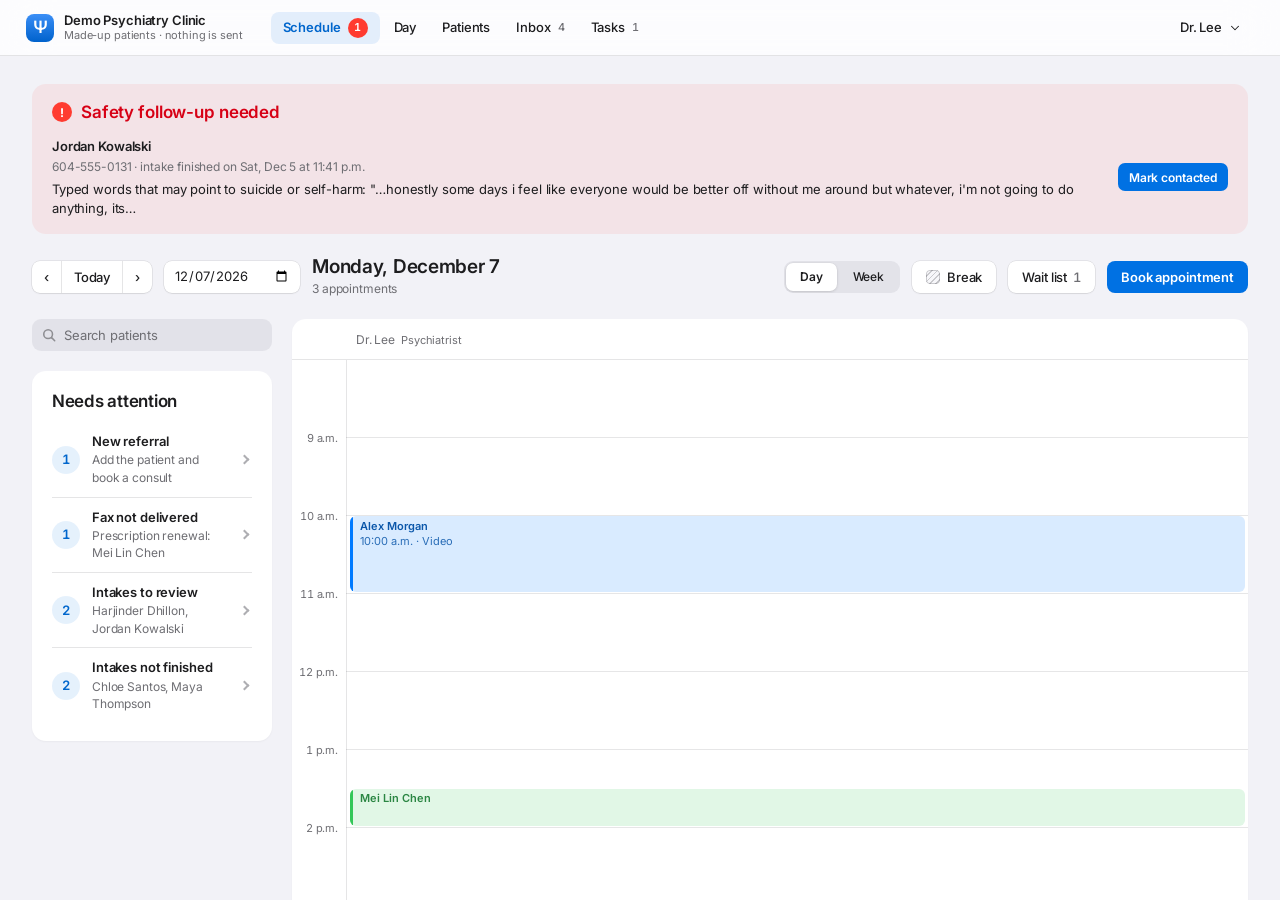
==== commit 31ac0800: "Give the visit a screen of its own, and take clutter out Picking an appointment on the Day tab now o" ====
--- a/index.html
+++ b/index.html
@@ -8,8 +8,8 @@
 <link rel="preconnect" href="https://fonts.googleapis.com">
 <link rel="preconnect" href="https://fonts.gstatic.com" crossorigin>
 <link rel="stylesheet" href="https://fonts.googleapis.com/css2?family=Inter:wght@400..700&display=swap">
-  <script type="module" crossorigin src="./assets/main-CNJ_7SgC.js"></script>
-  <link rel="stylesheet" crossorigin href="./assets/main-BMapGQdG.css">
+  <script type="module" crossorigin src="./assets/main-bFme5SEH.js"></script>
+  <link rel="stylesheet" crossorigin href="./assets/main-CnTEanlt.css">
 </head>
 <body>
 <div id="root"></div>
--- a/assets/main-CnTEanlt.css
+++ b/assets/main-CnTEanlt.css
@@ -0,0 +1 @@
+:root{--bg:#f2f2f7;--surface:#fff;--surface-2:#f7f7fa;--surface-3:#ededf2;--ink:#1d1d1f;--muted:#6e6e73;--faint:#aeaeb2;--line:#3c3c4321;--line-2:#3c3c433d;--fill:#78788029;--fill-2:#7676801f;--fill-3:#74748012;--accent:#0071e3;--accent-text:#06c;--accent-ink:#fff;--accent-soft:#0071e31a;--red:#ff3b30;--danger:#d70015;--danger-soft:#ff3b3014;--orange:#ff9500;--caution:#b25000;--caution-soft:#ff95001f;--green:#34c759;--ok:#248a3d;--blue:#007aff;--info:#06c;--purple:#af52de;--focus:#0071e366;--bar:#ffffffc7;--side:#ffffffb8;--side-ink:#1d1d1f;--side-muted:#86868b;--side-hover:#0000000b;--side-active:#0071e3;--btn-bg:#fff;--btn-hover:#f5f5f7;--btn-ring:#00000021;--seg-thumb:#fff;--field:#fff;--sheet:#fff;--hud:#fafafcf0;--hud-ink:#1d1d1f;--chat-bg:#fff;--chat-bar:#f9f9fbf0;--bubble:#e9e9eb;--t-consult:#007aff;--t-follow:#34c759;--t-med:#af52de;--paper:#fff;--paper-ink:#1d1d1f;--paper-muted:#6e6e73;--paper-line:#e5e5ea;--paper-fax:#fbfbf8;--shadow-sm:0 1px 2px #0000000a;--shadow:0 24px 60px #0000002e,0 0 0 .5px #00000014;--font-ui:-apple-system,BlinkMacSystemFont,"SF Pro Text","Inter","Segoe UI",Roboto,sans-serif;--r-lg:14px;--r-md:10px;--r-sm:8px}@media (prefers-color-scheme:dark){:root:not([data-theme=light]){--bg:#000;--surface:#1c1c1e;--surface-2:#232326;--surface-3:#2c2c2e;--ink:#f5f5f7;--muted:#98989d;--faint:#636366;--line:#5454588c;--line-2:#78788080;--fill:#7878805c;--fill-2:#7676803d;--fill-3:#76768029;--accent:#0a84ff;--accent-text:#4da3ff;--accent-ink:#fff;--accent-soft:#0a84ff33;--red:#ff453a;--danger:#ff6961;--danger-soft:#ff453a29;--orange:#ff9f0a;--caution:#ffb340;--caution-soft:#ff9f0a29;--green:#30d158;--ok:#30db5b;--blue:#0a84ff;--info:#4da3ff;--purple:#bf5af2;--focus:#0a84ff99;--bar:#1c1c1ecc;--side:#1c1c1eb8;--side-ink:#f5f5f7;--side-muted:#8e8e93;--side-hover:#ffffff0f;--side-active:#0a84ff;--btn-bg:#ffffff1f;--btn-hover:#ffffff2e;--btn-ring:#ffffff0f;--seg-thumb:#636366;--field:#ffffff0f;--sheet:#2c2c2e;--hud:#2c2c2ef0;--hud-ink:#f5f5f7;--chat-bg:#000;--chat-bar:#161618f0;--bubble:#262628;--t-consult:#0a84ff;--t-follow:#30d158;--t-med:#bf5af2;--paper:#fff;--paper-ink:#1d1d1f;--paper-muted:#6e6e73;--paper-line:#e5e5ea;--paper-fax:#f7f7f2;--shadow-sm:0 0 0 .5px #ffffff0f;--shadow:0 24px 60px #0009,0 0 0 .5px #ffffff1f;--lightningcss-light: ;--lightningcss-dark:initial;color-scheme:dark}}:root[data-theme=dark]{--bg:#000;--surface:#1c1c1e;--surface-2:#232326;--surface-3:#2c2c2e;--ink:#f5f5f7;--muted:#98989d;--faint:#636366;--line:#5454588c;--line-2:#78788080;--fill:#7878805c;--fill-2:#7676803d;--fill-3:#76768029;--accent:#0a84ff;--accent-text:#4da3ff;--accent-ink:#fff;--accent-soft:#0a84ff33;--red:#ff453a;--danger:#ff6961;--danger-soft:#ff453a29;--orange:#ff9f0a;--caution:#ffb340;--caution-soft:#ff9f0a29;--green:#30d158;--ok:#30db5b;--blue:#0a84ff;--info:#4da3ff;--purple:#bf5af2;--focus:#0a84ff99;--bar:#1c1c1ecc;--side:#1c1c1eb8;--side-ink:#f5f5f7;--side-muted:#8e8e93;--side-hover:#ffffff0f;--side-active:#0a84ff;--btn-bg:#ffffff1f;--btn-hover:#ffffff2e;--btn-ring:#ffffff0f;--seg-thumb:#636366;--field:#ffffff0f;--sheet:#2c2c2e;--hud:#2c2c2ef0;--hud-ink:#f5f5f7;--chat-bg:#000;--chat-bar:#161618f0;--bubble:#262628;--t-consult:#0a84ff;--t-follow:#30d158;--t-med:#bf5af2;--paper:#fff;--paper-ink:#1d1d1f;--paper-muted:#6e6e73;--paper-line:#e5e5ea;--paper-fax:#f7f7f2;--shadow-sm:0 0 0 .5px #ffffff0f;--shadow:0 24px 60px #0009,0 0 0 .5px #ffffff1f;--lightningcss-light: ;--lightningcss-dark:initial;color-scheme:dark}*,:before,:after{box-sizing:border-box}[hidden]{display:none!important}html,body{height:100%;overflow:hidden}body{background:var(--bg);color:var(--ink);font-family:var(--font-ui);letter-spacing:-.01em;-webkit-font-smoothing:antialiased;-moz-osx-font-smoothing:grayscale;margin:0;font-size:13px;line-height:1.47}button,input,select,textarea{font:inherit;color:inherit;letter-spacing:inherit}:focus-visible{outline:3px solid var(--focus);outline-offset:1px}h1,h2,h3{text-wrap:balance;margin:0;font-weight:600}p{margin:0}b,strong{font-weight:600}a{color:var(--accent-text);text-decoration:none}.mono{letter-spacing:0;font-variant-numeric:tabular-nums}.muted{color:var(--muted)}.num-t{font-variant-numeric:tabular-nums}.nowrap{white-space:nowrap}.pre{white-space:pre-wrap}.visually-hidden{clip:rect(0 0 0 0);white-space:nowrap;border:0;width:1px;height:1px;margin:-1px;padding:0;overflow:hidden;position:absolute!important}.shell{grid-template-columns:232px minmax(0,1fr);height:100%;display:grid}.side{background:var(--side);-webkit-backdrop-filter:saturate(180%)blur(24px);backdrop-filter:saturate(180%)blur(24px);border-right:1px solid var(--line);padding-block:20px 16px;padding-left:max(10px, env(safe-area-inset-left,0px));flex-direction:column;gap:18px;min-height:0;padding-right:10px;display:flex;overflow-y:auto}.brand{color:var(--ink);text-align:left;cursor:pointer;font:inherit;letter-spacing:inherit;background:0 0;border:0;border-radius:10px;flex:none;align-items:center;gap:10px;margin:0 6px 0 -6px;padding:4px 10px 4px 4px;display:inline-flex}.brand:hover{background:var(--fill-3)}.brand-mark{color:#fff;background:linear-gradient(#3a8ef6,#0062cc);border-radius:8px;flex:none;place-items:center;width:28px;height:28px;font-size:17px;font-weight:600;line-height:1;display:grid}.brand-text{gap:1px;min-width:0;line-height:1.25;display:grid}.brand-text b{font-size:13px}.brand-text small{color:var(--muted);font-size:11px}.nav{gap:2px;display:grid}.nav button{width:100%;color:var(--side-ink);cursor:pointer;text-align:left;background:0 0;border:0;border-radius:8px;align-items:center;gap:10px;min-height:34px;padding:6px 10px;font-size:13px;display:flex}.nav button:hover{background:var(--side-hover)}.nav button[aria-current=true]{background:var(--side-active);color:#fff}.nav svg,.tabbar svg{stroke:currentColor;fill:none;stroke-width:1.7px;stroke-linecap:round;stroke-linejoin:round;flex:none}.nav svg{width:19px;height:19px;color:var(--accent)}.nav button[aria-current=true] svg{color:#fff}.badge{background:var(--red);color:#fff;letter-spacing:0;font-variant-numeric:tabular-nums;border-radius:10px;justify-content:center;align-items:center;min-width:20px;height:20px;margin-left:auto;padding:0 6px;font-size:11px;font-weight:600;display:inline-flex}.badge.soft{color:var(--side-muted);background:0 0;min-width:0;padding:0;font-weight:500}.nav button[aria-current=true] .badge.soft{color:#ffffffd9}.side-foot{gap:8px;margin-top:auto;padding:0 10px;display:grid}.side-foot label{color:var(--side-muted);font-size:11px;font-weight:600}.side-foot .link{color:var(--accent-text);cursor:pointer;text-align:left;background:0 0;border:0;padding:0;font-size:12px}.mainwrap{flex-direction:column;min-width:0;min-height:0;display:flex}.topbar{padding-block:8px;min-height:52px;padding-left:28px;padding-right:max(28px, env(safe-area-inset-right,0px));background:var(--bar);-webkit-backdrop-filter:saturate(180%)blur(24px);backdrop-filter:saturate(180%)blur(24px);border-bottom:1px solid var(--line);flex:none;align-items:center;gap:12px;display:flex}.crumb{flex:auto;align-items:center;min-width:0;display:flex}.back{color:var(--accent-text);cursor:pointer;background:0 0;border:0;border-radius:6px;align-items:center;gap:6px;padding:4px 6px 4px 2px;font-size:13px;display:inline-flex}.back:before{content:"";border-bottom:2px solid;border-left:2px solid;width:9px;height:9px;margin-left:4px;transform:rotate(45deg)}.search{flex:0 260px;min-width:0;position:relative}.search input{background-color:var(--fill-2);background-image:url("data:image/svg+xml,%3Csvg xmlns='http://www.w3.org/2000/svg' viewBox='0 0 16 16'%3E%3Ccircle cx='7' cy='7' r='5' fill='none' stroke='%238E8E93' stroke-width='1.8'/%3E%3Cpath d='M11 11l3.5 3.5' stroke='%238E8E93' stroke-width='1.8' stroke-linecap='round'/%3E%3C/svg%3E");background-position:10px;background-repeat:no-repeat;background-size:14px 14px;border:0;border-radius:9px;width:100%;height:32px;padding:7px 12px 7px 32px;font-size:13px}.search input::placeholder{color:var(--muted)}.search ul{z-index:30;background:var(--sheet);box-shadow:var(--shadow);border-radius:12px;margin:0;padding:5px;list-style:none;position:absolute;top:calc(100% + 6px);left:0;right:0}.search li button{text-align:left;cursor:pointer;background:0 0;border:0;border-radius:7px;width:100%;padding:8px 10px;font-size:13px}.search li button:hover,.search li button:focus-visible{background:var(--accent);color:#fff}.search li button:hover .muted,.search li button:focus-visible .muted{color:#fffc}.main{--main-pad-b:64px;min-height:0;padding-block:28px var(--main-pad-b);padding-left:32px;padding-right:max(32px, env(safe-area-inset-right,0px));flex:auto;overflow-y:auto}.tabbar{display:none}@media (width<=900px){.shell{grid-template-rows:minmax(0,1fr) auto;grid-template-columns:minmax(0,1fr)}.side{display:none}.topbar{padding-left:max(16px, env(safe-area-inset-left,0px));padding-right:max(16px, env(safe-area-inset-right,0px))}.main{--main-pad-b:32px;padding-block:20px var(--main-pad-b);padding-left:max(16px, env(safe-area-inset-left,0px));padding-right:max(16px, env(safe-area-inset-right,0px))}.tabbar{background:var(--bar);-webkit-backdrop-filter:saturate(180%)blur(24px);backdrop-filter:saturate(180%)blur(24px);border-top:1px solid var(--line);padding-top:4px;padding-bottom:max(6px, env(safe-area-inset-bottom,0px));padding-left:max(4px, env(safe-area-inset-left,0px));padding-right:max(4px, env(safe-area-inset-right,0px));grid-template-columns:repeat(5,minmax(0,1fr));display:grid}.tabbar button{color:var(--muted);cursor:pointer;letter-spacing:0;background:0 0;border:0;justify-items:center;gap:1px;padding:5px 2px 3px;font-size:11px;font-weight:500;display:grid;position:relative}.tabbar button[aria-current=true]{color:var(--accent)}.tabbar svg{width:25px;height:25px}.tabbar .badge,.tabbar .badge.soft{background:var(--red);color:#fff;min-width:18px;height:18px;margin:0;padding:0 5px;font-size:11px;font-weight:600;position:absolute;top:0;left:calc(50% + 7px)}}.shell{grid-template-columns:minmax(0,1fr)}.topnav{flex:none;gap:2px;display:flex}.topnav button{color:var(--ink);cursor:pointer;background:0 0;border:0;border-radius:8px;align-items:center;gap:7px;min-height:32px;padding:6px 12px;font-size:13px;font-weight:500;display:inline-flex}.topnav button:hover{background:var(--fill-3)}.topnav button[aria-current=true]{background:var(--accent-soft);color:var(--accent-text);font-weight:600}.topnav svg{display:none}.topnav .badge{margin-left:0}.topnav .badge.soft{color:var(--muted)}.topnav button[aria-current=true] .badge.soft{color:var(--accent-text)}.acct{flex:none;margin-left:auto}.acct-btn{color:var(--ink);cursor:pointer;white-space:nowrap;background:0 0;border:0;border-radius:8px;align-items:center;gap:6px;min-height:32px;padding:6px 10px;font-size:13px;font-weight:500;display:inline-flex}.acct-btn:hover,.acct-btn[aria-expanded=true]{background:var(--fill-3)}.acct-btn .chev{width:14px;height:14px}.acct-h{color:var(--muted);margin:4px 10px 3px;font-size:11px;font-weight:600}.acct-sep{border:0;border-top:1px solid var(--line);margin:4px 6px}.acct-menu button{align-items:center;gap:8px;display:flex}.acct-menu [role=menuitemradio][aria-checked=true]:after{content:"";border-bottom:2px solid;border-left:2px solid;width:9px;height:5px;margin-left:auto;transform:translateY(-2px)rotate(-45deg)}@media (width<=900px){.topnav,.brand-text small{display:none}}html[data-locked] #shell{display:none}.signin{background:var(--bg);place-items:center;min-height:100dvh;padding:24px 16px;display:grid}.signin-card{background:var(--sheet);width:min(380px,100%);box-shadow:var(--shadow);border-radius:14px;padding:28px 24px 24px}.signin-card h1{letter-spacing:-.02em;font-size:22px;font-weight:700}.signin-brand{align-items:center;gap:10px;font-size:13px;display:flex}.signin-card .btn-primary{width:100%;min-height:36px}.start-steps{gap:6px;margin:0;padding-left:20px;font-size:13px;display:grid}.connect ol{gap:6px;margin:0;padding-left:20px;display:grid}@media (width>=901px) and (width<=1179px){.brand-text{display:none}.brand{padding:4px}}.page.wide{max-width:1440px}.sched-tools{flex-wrap:wrap;align-items:center;gap:10px 12px;display:flex}.sched-title{gap:1px;min-width:0;display:grid}.sched-title h1{letter-spacing:-.015em;font-size:19px;font-weight:600;line-height:1.2}.date-pick{background:var(--btn-bg);height:32px;box-shadow:0 0 0 .5px var(--btn-ring),0 1px 1.5px #0000000f;font:inherit;color:var(--ink);--lightningcss-light:initial;--lightningcss-dark: ;color-scheme:light dark;border:0;border-radius:8px;padding:0 10px;font-size:13px}@media (prefers-color-scheme:dark){.date-pick{--lightningcss-light: ;--lightningcss-dark:initial}}.btn-on,.btn-on:hover:not(:disabled){background:var(--accent-soft);color:var(--accent-text);box-shadow:none}.sched{grid-template-columns:minmax(0,1fr);align-items:start;gap:20px;display:grid}@media (width>=1000px){.sched{grid-template-columns:240px minmax(0,1fr)}}@media (width>=1180px){.sched.with-panel{grid-template-columns:240px minmax(0,1fr) 320px}}.rail-col{min-width:0}.finder{flex:none;width:100%}.staff-row{align-items:center;gap:10px;font-size:13px;display:flex}.staff-row small{color:var(--muted);font-size:12px;display:block}.staff-dot{background:var(--accent);border-radius:50%;flex:none;width:10px;height:10px}.cal.day{grid-template-columns:54px minmax(0,1fr)}.cal-dh small{color:var(--muted);font-size:11px}.cal-day{cursor:pointer}.cal-closed{color:var(--faint);background:var(--fill-3);place-items:center;font-size:12px;display:grid;position:absolute;inset:0}.appt{cursor:pointer}.appt.sel{box-shadow:0 0 0 2px var(--c);z-index:4}.lock{stroke:currentColor;fill:none;stroke-width:2px;stroke-linecap:round;stroke-linejoin:round;vertical-align:-2px;flex:none;width:13px;height:13px}.appt .lock{width:11px;height:11px;margin-right:3px}.apanel{gap:14px;max-height:calc(100vh - 110px);display:grid;position:sticky;top:0;overflow:auto}@media (width<=1179px){.apanel{display:none}}.apanel-h{justify-content:space-between;align-items:flex-start;gap:10px;display:flex}.apanel-h .hint{margin-top:2px}.linkish.big{letter-spacing:-.015em;font-size:19px}.status-seg{width:100%}.status-seg button{flex:1 1 0;justify-content:center;padding-left:6px;padding-right:6px}.day-list{display:grid}.day-row{border-top:1px solid var(--line);flex-wrap:wrap;align-items:center;gap:8px 14px;padding:10px 0;display:flex}.day-row:first-child,.day-row.next+.day-row{border-top-color:#0000}.day-row.next{background:var(--accent-soft);border-top-color:#0000;border-radius:12px;margin:2px -12px;padding:12px}.day-row.past{opacity:.55}.day-main{text-align:left;cursor:pointer;min-width:0;color:inherit;font:inherit;letter-spacing:inherit;background:0 0;border:0;flex:240px;grid-template-columns:86px minmax(0,1fr);align-items:center;gap:12px;padding:0;display:grid}.day-main .time{color:var(--muted);font-variant-numeric:tabular-nums;font-size:13px;line-height:1.3;display:grid}.day-main .time small{font-size:12px}.day-main .time .soon{color:var(--accent-text);font-weight:600}.day-main .who{gap:1px;min-width:0;padding-left:13px;display:grid;position:relative}.day-main .who:before{content:"";background:var(--c);border-radius:2px;width:3px;position:absolute;top:3px;bottom:3px;left:0}.day-main .who b{white-space:nowrap;text-overflow:ellipsis;overflow:hidden}.day-main .who small{color:var(--muted);font-size:12px}.day-main .who small .danger-t{color:var(--danger)}.day-main:hover b{color:var(--accent-text)}.session-list{gap:8px;padding:12px;display:grid}.session-list>.card-h{margin:2px 4px}.sl-groups{gap:8px;display:grid}.sl-item{text-align:left;cursor:pointer;width:100%;color:inherit;font:inherit;letter-spacing:inherit;background:0 0;border:0;border-radius:10px;gap:1px;padding:8px 10px;display:grid}.sl-item:hover{background:var(--fill-3)}.sl-item[aria-current=true]{background:var(--accent);color:#fff}.sl-item[aria-current=true] small{color:#ffffffe6}.sl-top{justify-content:space-between;align-items:center;gap:6px;min-width:0;display:flex}.sl-top b{white-space:nowrap;text-overflow:ellipsis;overflow:hidden}.sl-item small{color:var(--muted);font-size:12px}.sl-sub{align-items:center;gap:8px;min-width:0;display:flex}.sl-sub small{white-space:nowrap;text-overflow:ellipsis;flex:auto;min-width:0;overflow:hidden}@media (width<=999px){.session-list{max-height:320px;overflow:auto}}.dayv{grid-template-columns:minmax(0,1fr);align-items:start;gap:20px;display:grid}@media (width>=1000px){.dayv{grid-template-columns:250px minmax(0,1fr)}.dayrail{position:sticky;top:0}}@media (width<=999px){.dayv.has-sel .dayrail{display:none}}.dayrail{gap:10px;padding:14px 12px 12px;display:grid}.dr-date{letter-spacing:-.01em;text-align:center;font-size:21px;font-weight:300;line-height:1.2}.dr-who{background:var(--surface-2);border-radius:10px;align-items:center;gap:10px;padding:8px 10px;display:flex}.avatar.sm{width:34px;height:34px;font-size:13px}.dr-who-t{flex:auto;min-width:0;font-size:12px;line-height:1.3;display:grid}.dr-who-t b{color:var(--accent-text);font-size:12px}.dr-who-t small{color:var(--muted);font-size:11px}.dr-n{background:var(--fill-2);font-variant-numeric:tabular-nums;border-radius:11px;place-items:center;min-width:24px;height:22px;padding:0 7px;font-size:12px;font-weight:600;display:grid}.dr-scroll{overscroll-behavior:contain;min-height:220px;max-height:calc(100vh - 300px);overflow-y:auto}@media (width<=999px){.dr-scroll{max-height:none}}.dr-grid{grid-template-columns:44px minmax(0,1fr);padding:8px 0;display:grid}.dr-gut{position:relative}.dr-gut span{color:var(--muted);font-variant-numeric:tabular-nums;white-space:nowrap;font-size:10px;position:absolute;right:7px;transform:translateY(-50%)}.dr-col{border-left:1px solid var(--line);background-image:repeating-linear-gradient(to bottom, transparent 0, transparent calc(var(--hr) - 1px), var(--line) calc(var(--hr) - 1px), var(--line) var(--hr));position:relative}.dr-appt{z-index:2;background:color-mix(in srgb, var(--c) 15%, var(--surface));color:color-mix(in srgb, var(--c) 55%, var(--ink));text-align:left;font:inherit;cursor:pointer;letter-spacing:0;border:0;border-radius:6px;align-content:start;gap:1px;padding:3px 6px 3px 9px;font-size:11px;line-height:1.25;display:grid;position:absolute;left:3px;right:2px;overflow:hidden}.dr-appt:before{content:"";background:var(--c);width:3px;position:absolute;top:0;bottom:0;left:0}.dr-appt:hover{background:color-mix(in srgb, var(--c) 24%, var(--surface))}.dr-appt.consult{--c:var(--t-consult)}.dr-appt.followup{--c:var(--t-follow)}.dr-appt.medreview{--c:var(--t-med)}.dr-appt.arrived,.dr-appt.inprogress{background:color-mix(in srgb, var(--c) 30%, var(--surface))}.dr-appt.done{opacity:.6}.dr-appt.noshow{opacity:.5}.dr-appt.noshow b{text-decoration:line-through}.dr-appt.sel{box-shadow:0 0 0 2px var(--c);z-index:4}.dr-appt b,.dr-appt small{white-space:nowrap;text-overflow:ellipsis;overflow:hidden}.dr-appt small{opacity:.85;font-size:11px}.dr-t{white-space:nowrap;font-variant-numeric:tabular-nums;opacity:.9;align-items:center;gap:4px;display:flex;overflow:hidden}.dr-t .lock,.dr-t .tick{fill:none;stroke:currentColor;stroke-width:2.4px;stroke-linecap:round;stroke-linejoin:round;flex:none;width:11px;height:11px;margin-left:auto}.dr-now{background:var(--red);z-index:3;height:2px;position:absolute;left:0;right:0}.dr-now span{background:var(--red);color:#fff;white-space:nowrap;font-variant-numeric:tabular-nums;border-radius:5px;padding:1px 4px;font-size:9px;font-weight:600;position:absolute;top:50%;right:calc(100% + 2px);transform:translateY(-50%)}.dr-foot{flex-wrap:wrap;align-items:center;gap:8px;display:flex}.dr-foot .date-pick{flex:120px;width:auto;min-width:0}.day-empty{text-align:center;justify-items:center;gap:8px;padding:48px 24px;display:grid}.day-empty-ico{fill:none;width:56px;height:56px;stroke:var(--faint);stroke-width:1.2px;stroke-linecap:round;stroke-linejoin:round}.day-empty h2{font-size:17px;font-weight:600}.day-chart{min-width:0}.pt-head.in-day .avatar{width:44px;height:44px;font-size:16px}.pt-head.in-day h1{font-size:26px}.chart{gap:12px;min-width:0;display:grid}.ch-head{flex-wrap:wrap;justify-content:space-between;align-items:center;gap:10px;display:flex}.ch-head h2{letter-spacing:-.02em;font-size:22px;font-weight:700}.ch-tools{flex-wrap:wrap;align-items:center;gap:8px;display:flex}.ch-tools .search{flex:200px}.ch-tools .filter,.ce-bar .filter,.pad-size .filter{width:auto;height:28px;padding-right:30px;font-size:12px}.ch-alert{background:var(--danger-soft);color:var(--danger);border-radius:12px;align-items:flex-start;gap:8px;padding:10px 14px;font-size:13px;display:flex}.ch-alert b{flex:none}.ch-alert span{color:var(--ink)}.ch-start{background:var(--accent-soft);border-radius:12px;flex-wrap:wrap;align-items:center;gap:10px 16px;padding:12px 16px;display:flex}.ch-start .grow{flex:260px;gap:2px;min-width:0;display:grid}.ch-start small{color:var(--muted);font-size:12px}.ch-list{gap:10px;display:grid}.ce{background:var(--surface);box-shadow:var(--shadow-sm),0 0 0 .5px var(--line);border-radius:12px;min-width:0}.ce-h{background:var(--surface-2);border-bottom:1px solid var(--line);border-radius:12px 12px 0 0;align-items:center;gap:6px;padding:7px 8px;display:flex}.ce-star{width:28px;height:28px;color:var(--faint);cursor:pointer;background:0 0;border:0;border-radius:7px;flex:none;place-items:center;display:grid}.ce-star:hover{background:var(--fill-3);color:var(--orange)}.ce-star.on{color:var(--orange)}.ce-star.on .ico{fill:currentColor}.ce-title{text-align:left;min-width:0;font:inherit;color:var(--ink);cursor:pointer;white-space:nowrap;text-overflow:ellipsis;background:0 0;border:0;flex:auto;padding:4px 2px;font-size:13px;overflow:hidden}.ce-title b{font-weight:600}.ce-meta{color:var(--muted);flex:none;align-items:center;gap:8px;font-size:12px;display:flex}.ce-appt,.ce-lock{color:var(--muted);display:inline-flex}.ce-draft{background:var(--caution-soft);color:var(--caution);border-radius:6px;align-items:center;gap:4px;padding:1px 8px;font-size:11px;font-weight:600;display:inline-flex}.ce-draft .lock{width:11px;height:11px}.ce-by{color:var(--ink);white-space:nowrap;font-weight:500}@media (width<=560px){.ce-by,.ce-appt{display:none}}.ce-prev{-webkit-line-clamp:3;overflow-wrap:anywhere;cursor:pointer;-webkit-box-orient:vertical;margin:0 0 12px;padding:10px 14px 0;font-size:13px;line-height:1.5;display:-webkit-box;overflow:hidden}.ce-prev:hover{color:var(--accent-text)}.ce-body{gap:14px;min-width:0;padding:14px 16px 16px;display:grid}.ce-capture{background:var(--surface-2);border-radius:12px;gap:8px;padding:12px 14px;display:grid}.ce-capture-row{flex-wrap:wrap;justify-content:space-between;align-items:center;gap:8px 14px;display:flex}.ce-capture-t{align-items:center;gap:8px;font-size:13px;font-weight:600;display:inline-flex}.ce-ai{gap:8px;display:grid}.ce-appt-l{color:var(--muted);flex-wrap:wrap;align-items:center;gap:6px;margin:0;font-size:12px;display:flex}.ce-appt-l b{color:var(--ink);font-weight:600}.ce-bar{bottom:calc(-1 * var(--main-pad-b,0px));z-index:3;background:var(--surface);border-top:1px solid var(--line);border-radius:0 0 12px 12px;gap:6px;margin:4px -16px -16px;padding:10px 16px 12px;display:grid;position:sticky}.ce-bar-row{flex-wrap:wrap;align-items:center;gap:8px 10px;display:flex}.ce-check{color:var(--ink);cursor:pointer;align-items:center;gap:6px;font-size:12px;display:inline-flex}.ce-check input{width:15px;height:15px;accent-color:var(--accent);margin:0}.tp-build .ce-bar{margin:4px -20px -18px;padding:10px 20px 12px}@media (width<=700px){.ce-bar{position:static}}.it{gap:8px;min-width:0;display:grid}.it-h{align-items:center;gap:8px;min-height:24px;display:flex}.it-t{flex:auto;align-items:center;gap:8px;margin:0;font-size:13px;font-weight:600;display:flex}.it-t .tag{background:var(--accent-soft);color:var(--accent-text);border-radius:6px;padding:1px 8px;font-size:11px;font-weight:500}.it-head{letter-spacing:-.01em;flex:auto;margin:6px 0 0;font-size:15px;font-weight:700}.it-acts{opacity:0;gap:3px;margin-left:auto;transition:opacity .12s;display:inline-flex}.it:hover>.it-h .it-acts,.it:focus-within>.it-h .it-acts{opacity:1}@media (hover:none){.it-acts{opacity:1}}@media (prefers-reduced-motion:reduce){.it-acts{transition:none}}.it-act{background:var(--fill-2);width:26px;height:26px;color:var(--muted);cursor:pointer;border:0;border-radius:50%;place-items:center;display:grid}.it-act:hover{background:var(--fill);color:var(--ink)}.it-act.danger:hover{background:var(--danger-soft);color:var(--danger)}.it-act .ico{width:14px;height:14px}.it-instr{background:var(--fill-3);color:var(--muted);border-radius:10px;align-items:flex-start;gap:8px;margin:0;padding:8px 12px;font-size:12px;display:flex}.it-checks{flex-wrap:wrap;gap:6px 18px;display:flex}.it-check{cursor:pointer;align-items:center;gap:7px;font-size:13px;display:inline-flex}.it-check input{width:16px;height:16px;accent-color:var(--accent);margin:0}.it-checks-r{color:var(--muted);flex-wrap:wrap;gap:4px 18px;margin:0;padding:0;font-size:13px;list-style:none;display:flex}.it-checks-r li{align-items:center;gap:6px;display:inline-flex}.it-checks-r li.on{color:var(--ink)}.it-checks-r li.on .ico{color:var(--accent)}.it-select{max-width:320px}.it-scale{flex-wrap:wrap;align-items:center;gap:10px;display:flex}.it-scale input[type=range]{max-width:360px;accent-color:var(--accent);flex:200px}.it-scale input.unset{opacity:.45}.it-scale-v{font-variant-numeric:tabular-nums;min-width:90px;font-size:13px;font-weight:600}.it-scale-r{align-items:center;gap:10px;font-size:13px;display:flex}.it-meter{background:var(--fill-2);border-radius:3px;width:160px;height:6px;position:relative;overflow:hidden}.it-meter i{background:var(--accent);border-radius:3px;position:absolute;inset:0 auto 0 0}.it-vitals{flex-wrap:wrap;gap:12px 20px;display:flex}.it-vital{color:var(--muted);gap:4px;font-size:12px;display:grid}.it-vin{color:var(--ink);align-items:center;gap:5px;display:inline-flex}.it-vin input{background:var(--field);height:30px;box-shadow:inset 0 0 0 1px var(--line-2);color:var(--ink);font:inherit;font-variant-numeric:tabular-nums;border:0;border-radius:7px;padding:0 8px;font-size:13px}.it-vin input:focus{box-shadow:inset 0 0 0 1px var(--accent),0 0 0 3px var(--focus);outline:none}.it-vin b{font-variant-numeric:tabular-nums;font-size:15px}.it-vin small{color:var(--muted);font-size:11px}.it-design{pointer-events:none}.plan-list{gap:8px;display:grid}.plan-read{gap:4px;margin:0;padding-left:20px;font-size:13px;line-height:1.5;display:grid}.pad{gap:8px;max-width:100%;display:grid}.pad-small .pad-canvas{max-width:340px}.pad-medium .pad-canvas{max-width:520px}.pad-large .pad-canvas{max-width:none}.pad-main{align-items:flex-start;gap:8px;display:flex}.pad-tools{background:var(--fill-3);border-radius:10px;gap:3px;padding:4px;display:grid}.pad-tool{width:30px;height:30px;color:var(--ink);cursor:pointer;background:0 0;border:0;border-radius:7px;place-items:center;display:grid}.pad-tool:hover{background:var(--fill-2)}.pad-tool[aria-pressed=true]{background:var(--accent);color:var(--accent-ink)}.pad-sep{background:var(--line);height:1px;margin:2px 4px}.pad-dot{background:currentColor;border-radius:50%;display:block}.pad-swatch{width:14px;height:14px;box-shadow:0 0 0 1px var(--line-2);border-radius:50%;display:block}.pad-canvas{min-width:0;box-shadow:inset 0 0 0 1px var(--line-2);background:#fff;border-radius:10px;flex:auto}.pad-svg{touch-action:none;-webkit-user-select:none;user-select:none;width:100%;height:auto;display:block}.pad.edit .pad-svg{cursor:crosshair}.pad-art{fill:none;stroke:#8e8e93;stroke-width:1.6px;stroke-linecap:round;stroke-linejoin:round}.pad-art .faint{stroke:#c7c7cc}.pad-art text{fill:#8e8e93;stroke:none;text-anchor:middle;font-size:13px;font-family:var(--font-ui)}.pad-ink path{fill:none;stroke-linecap:round;stroke-linejoin:round}.pad-pins circle{fill:#0071e3;stroke:#fff;stroke-width:2px}.pad-pins text{fill:#fff;text-anchor:middle;font-size:12px;font-weight:700;font-family:var(--font-ui)}.pad-under{flex-wrap:wrap;align-items:center;gap:8px 12px;display:flex}.pad-size{color:var(--muted);align-items:center;gap:6px;font-size:12px;display:inline-flex}.pad-notes{gap:8px;margin:0;padding:0;list-style:none;display:grid}.pad-notes li{align-items:flex-start;gap:8px;font-size:13px;display:flex}.pad-notes .nf-field{flex:auto}.pad-num{color:#fff;background:#0071e3;border-radius:50%;flex:none;place-items:center;width:22px;height:22px;margin-top:5px;font-size:11px;font-weight:700;display:grid}.pad:not(.edit) .pad-num{margin-top:0}.tp-tbl td b{font-weight:600;display:block}.tp-by{color:var(--muted);font-size:12px;display:block}.tp-act{text-align:right}.tp-name{align-items:center;gap:6px;display:flex}.tp-name-l{justify-content:space-between;align-items:center;display:flex}.tp-parts{margin:0;padding:0;list-style:none;display:grid}.tp-parts li{border-bottom:1px solid var(--line);align-items:center;gap:10px;padding:7px 4px;font-size:13px;display:flex}.tp-parts li:last-child{border-bottom:0}.tp-parts li span{flex:auto}.tp-parts li small{color:var(--muted);font-size:12px}.tp-parts .ico{color:var(--accent-text)}.tp-build{gap:14px;display:grid}.switch{appearance:none;background:var(--fill);cursor:pointer;vertical-align:middle;border-radius:11px;flex:none;width:38px;height:22px;margin:0;transition:background .15s;position:relative}.switch:after{content:"";background:#fff;border-radius:50%;width:18px;height:18px;transition:transform .15s;position:absolute;top:2px;left:2px;box-shadow:0 1px 3px #00000040}.switch:checked{background:var(--green)}.switch:checked:after{transform:translate(16px)}.switch:disabled{opacity:.5;cursor:default}.switch:focus-visible{box-shadow:0 0 0 3px var(--focus);outline:none}@media (prefers-reduced-motion:reduce){.switch,.switch:after{transition:none}}.ai-top{flex-wrap:wrap;align-items:center;gap:8px 12px;display:flex}.ai-top .search{flex:180px}.ai-grid{grid-template-columns:repeat(auto-fill,minmax(220px,1fr));gap:8px;display:grid}.ai-card{background:var(--fill-3);color:var(--ink);text-align:left;font:inherit;cursor:pointer;border:0;border-radius:10px;align-items:flex-start;gap:10px;padding:10px 12px;display:flex}.ai-card:hover,.ai-card:focus-visible{background:var(--accent-soft);outline:none}.ai-card .ico{width:20px;height:20px;color:var(--accent-text);margin-top:1px}.ai-card span{gap:2px;min-width:0;display:grid}.ai-card b{font-size:13px}.ai-card small{color:var(--muted);font-size:12px;line-height:1.35}.lib{grid-template-columns:minmax(0,1fr);gap:12px;display:grid}@media (width>=700px){.lib{grid-template-columns:260px minmax(0,1fr)}}.lib-list{align-content:start;gap:4px;max-height:50vh;display:grid;overflow:auto}.lib-item{color:var(--ink);text-align:left;font:inherit;cursor:pointer;background:0 0;border:0;border-radius:9px;gap:2px;padding:8px 10px;display:grid}.lib-item:hover{background:var(--fill-3)}.lib-item[aria-selected=true]{background:var(--accent);color:var(--accent-ink)}.lib-item small{color:var(--muted);font-size:12px}.lib-item[aria-selected=true] small{color:#ffffffd9}.lib-prev{background:var(--surface-2);border-radius:12px;align-content:start;gap:10px;padding:12px 14px;display:grid}.lib-prev h3{font-size:15px;font-weight:600}.lib-prev>.btn{justify-self:start}.more-list.grouped{min-width:260px;max-height:min(60vh,520px);overflow:auto}.more-list.grouped button{gap:1px;display:grid}.more-list.grouped small{opacity:.75;font-size:11px}.title-line{flex-wrap:wrap;align-items:center;gap:6px 12px;display:flex}.rec-ctl{flex-wrap:wrap;align-items:center;gap:8px;display:flex}.mic{align-items:center;gap:6px;display:inline-flex}.mic select{text-overflow:ellipsis;max-width:220px}.lang .ico{color:var(--muted)}.bars{align-items:center;gap:2px;height:16px;display:inline-flex}.bars i{background:var(--faint);border-radius:2px;width:3px;height:4px;display:block}.bars.on i{background:var(--green);animation:1s ease-in-out infinite lvl}.bars.on i:nth-child(2){animation-delay:.12s}.bars.on i:nth-child(3){animation-delay:.24s}.bars.on i:nth-child(4){animation-delay:.36s}.bars.on i:nth-child(5){animation-delay:.48s}.bars.live i{background:var(--green);transition:height 80ms linear}@keyframes lvl{0%,to{height:4px}50%{height:15px}}@media (prefers-reduced-motion:reduce){.bars.on i{height:10px;animation:none}}.split{display:inline-flex}.split>.btn-record{border-radius:8px 0 0 8px}.split .more{display:inline-flex}.split .rec-caret{border-left:1px solid #0003;border-radius:0 8px 8px 0;padding:5px 9px 5px 8px}.rec-caret:before{display:none}.chev,.clip,.ico{fill:none;stroke:currentColor;stroke-width:1.8px;stroke-linecap:round;stroke-linejoin:round;flex:none;width:15px;height:15px}.ico.dots{fill:currentColor;stroke:none}.rec-hint{margin:-6px 0 0}.live-dot{background:var(--red);border-radius:50%;width:7px;height:7px;animation:1.2s infinite pulse}@media (prefers-reduced-motion:reduce){.live-dot{animation:none}}.attach-row{flex-wrap:wrap;align-items:center;gap:8px;display:flex}.file-chip{background:var(--fill-3);border-radius:999px;align-items:center;gap:2px;max-width:100%;padding:2px 3px 2px 10px;font-size:12px;display:inline-flex}.file-chip span{text-overflow:ellipsis;white-space:nowrap;overflow:hidden}.file-chip button{color:var(--muted);cursor:pointer;background:0 0;border:0;border-radius:50%;width:20px;height:20px;font-size:14px;line-height:1}.file-chip button:hover{background:var(--fill-2);color:var(--ink)}.btn-icon{width:28px;padding:0}.ctx-quote{font-size:13px}.ctx-list{gap:4px;margin:0;padding-left:18px;font-size:13px;display:grid}.signed-tag{color:var(--ok);align-items:center;gap:6px;font-size:12px;font-weight:600;display:inline-flex}b .lock{margin-right:5px}.page{gap:22px;min-width:0;max-width:1180px;margin:0 auto;display:grid}.page.narrow{max-width:760px}.page-head{flex-wrap:wrap;justify-content:space-between;align-items:center;gap:12px 16px;display:flex}.title-block{min-width:0}.page-head h1,.pt-name h1{letter-spacing:-.022em;font-size:30px;font-weight:700;line-height:1.12}.subtitle{color:var(--muted);margin-top:3px;font-size:13px}.head-actions{flex-wrap:wrap;align-items:center;gap:8px;display:flex}.card{background:var(--surface);border-radius:var(--r-lg);min-width:0;box-shadow:var(--shadow-sm);padding:18px 20px}.card>h2,.card-h{letter-spacing:-.015em;flex-wrap:wrap;justify-content:space-between;align-items:center;gap:8px;margin:0 0 8px;font-size:17px;font-weight:600;display:flex}.card-h h2{font-size:17px;font-weight:600}.cols{grid-template-columns:minmax(0,1fr);align-items:start;gap:20px;display:grid}@media (width>=1100px){.cols.two{grid-template-columns:minmax(0,1.5fr) minmax(0,1fr)}.cols.even{grid-template-columns:repeat(2,minmax(0,1fr))}.cols.side-r{grid-template-columns:minmax(0,1fr) 290px}}.stack{gap:10px;min-width:0;display:grid}.stack.gap-l{gap:20px}.stack>.btn{justify-self:start}.row{flex-wrap:wrap;align-items:center;gap:8px;display:flex}.bar-line{flex-wrap:wrap;align-items:center;gap:8px 14px;display:flex}.spacer{flex:auto}.grow{flex:180px;min-width:0}.hint{color:var(--muted);margin:0;font-size:12px}.empty{color:var(--muted);text-align:center;justify-items:center;gap:12px;padding:22px 12px;font-size:13px;display:grid}.empty.small{text-align:left;justify-items:start;padding:6px 0;font-size:13px}.sect{letter-spacing:-.015em;font-size:17px;font-weight:600}.btn{background:var(--btn-bg);min-height:32px;color:var(--ink);box-shadow:0 0 0 .5px var(--btn-ring),0 1px 1.5px #0000000f;text-align:center;cursor:pointer;border:0;border-radius:8px;justify-content:center;align-items:center;gap:6px;padding:5px 14px;font-size:13px;font-weight:500;line-height:1.25;display:inline-flex}.btn:hover:not(:disabled){background:var(--btn-hover)}.btn:disabled{opacity:.4;cursor:default}.btn-primary,.btn-primary:hover:not(:disabled){background:var(--accent);color:var(--accent-ink);box-shadow:none;font-weight:600}.btn-primary:hover:not(:disabled){filter:brightness(1.08)}.btn-danger,.btn-danger:hover:not(:disabled){background:var(--red);color:#fff;box-shadow:none;font-weight:600}.btn-quiet{box-shadow:none;color:var(--accent-text);background:0 0;padding-left:8px;padding-right:8px}.btn-quiet:hover:not(:disabled){background:var(--fill-3)}.btn-small{border-radius:7px;min-height:28px;padding:3px 11px;font-size:12px}.btn-quiet.btn-small{padding-left:6px;padding-right:6px}.btn-inline{min-height:0;margin-top:2px;padding:2px 0}.btn-inline:hover:not(:disabled){background:0 0;text-decoration:underline}.danger-text{color:var(--danger)}.btn-record,.btn-record:hover:not(:disabled){background:var(--red);color:#fff;box-shadow:none;font-weight:600}.btn-record:before{content:"";background:#fff;border-radius:50%;width:11px;height:11px}.btn-stop{padding-left:12px}.btn-stop:before{content:"";background:#fff;border-radius:2px;width:10px;height:10px}.linkish{color:var(--ink);cursor:pointer;text-align:left;background:0 0;border:0;padding:0;font-size:13px;font-weight:600}.linkish:hover{color:var(--accent-text)}.more{position:relative}.more-list{z-index:20;background:var(--sheet);min-width:220px;box-shadow:var(--shadow);border-radius:12px;padding:5px;display:grid;position:absolute;top:calc(100% + 6px);right:0}.more-list button{text-align:left;color:var(--ink);cursor:pointer;background:0 0;border:0;border-radius:7px;padding:7px 10px;font-size:13px}.more-list button:hover,.more-list button:focus-visible{background:var(--accent);color:#fff;outline:none}.more-list button.danger{color:var(--danger)}.seg,.tabs,.ptabs{background:var(--fill-2);scrollbar-width:none;border-radius:9px;gap:2px;width:fit-content;max-width:100%;padding:2px;display:flex;overflow-x:auto}.seg button,.tab,.ptabs button{min-height:28px;color:var(--ink);cursor:pointer;white-space:nowrap;background:0 0;border:0;border-radius:7px;flex:none;align-items:center;gap:6px;padding:5px 14px;font-size:12px;font-weight:500;display:inline-flex}.seg button[aria-pressed=true],.tab[aria-selected=true],.ptabs button[aria-selected=true]{background:var(--seg-thumb);font-weight:600;box-shadow:0 1px 3px #0000001f,0 0 0 .5px #0000000a}.count{color:var(--muted);font-variant-numeric:tabular-nums;font-weight:500}.ptabs{border-radius:999px}.ptabs button{border-radius:999px;padding:5px 15px}.tabs{margin-bottom:16px}.stepper{background:var(--btn-bg);box-shadow:0 0 0 .5px var(--btn-ring),0 1px 1.5px #0000000f;border-radius:8px;display:inline-flex;overflow:hidden}.stepper .btn{box-shadow:none;background:0 0;border-radius:0;min-height:32px;padding:4px 12px}.stepper .btn:hover:not(:disabled){background:var(--fill-3)}.stepper .btn+.btn{border-left:1px solid var(--line)}.chip-s{color:var(--muted);white-space:nowrap;align-items:center;gap:6px;font-size:12px;font-weight:500;display:inline-flex}.chip-s:before{content:"";background:var(--faint);border-radius:50%;flex:none;width:7px;height:7px}.chip-s.ok:before{background:var(--green)}.chip-s.warn:before{background:var(--orange)}.chip-s.danger{color:var(--danger)}.chip-s.danger:before{background:var(--red)}.chip-s.info:before,.chip-s.accent:before{background:var(--blue)}.dot{background:currentColor;border-radius:50%;width:7px;height:7px;display:inline-block}.dot.red{background:var(--red)}.list{display:grid}.list>*{border-top:1px solid var(--line)}.list>:first-child{border-top:0}.li{flex-wrap:wrap;align-items:center;gap:8px 14px;padding:11px 0;display:flex}.li-main{flex:200px;gap:1px;min-width:0;display:grid}.li-main small{color:var(--muted);font-size:12px}.as-btn{text-align:left;cursor:pointer;color:inherit;font:inherit;letter-spacing:inherit;background:0 0;border:0;padding:0}.as-btn:hover b{color:var(--accent-text)}.row-btn{text-align:left;cursor:pointer;width:100%;color:inherit;font:inherit;letter-spacing:inherit;background:0 0;border:0;align-items:center;gap:12px;padding:11px 0;display:flex}.row-btn:after,.work button:after{content:"";border-right:2px solid var(--faint);border-top:2px solid var(--faint);flex:none;width:7px;height:7px;margin:0 4px 0 2px;transform:rotate(45deg)}.row-btn:hover b{color:var(--accent-text)}.time{color:var(--muted);font-variant-numeric:tabular-nums;min-width:72px;font-size:13px;font-weight:500}.sub{color:var(--muted);margin-top:1px;font-size:12px;font-weight:400;display:block}.alert-band{background:var(--danger-soft);border-radius:var(--r-lg);gap:12px;padding:16px 20px;display:grid}.alert-band h2{color:var(--danger);align-items:center;gap:9px;font-size:17px;font-weight:600;display:flex}.alert-band h2:before{content:"!";background:var(--red);color:#fff;border-radius:50%;flex:none;place-items:center;width:20px;height:20px;font-size:12px;font-weight:700;display:inline-grid}.alert-row{border-top:1px solid var(--line);flex-wrap:wrap;align-items:center;gap:8px 16px;padding-top:12px;display:flex}.alert-row:first-of-type{border-top:0;padding-top:0}.alert-row .q{flex:320px;gap:2px;min-width:0;display:grid}.quote{margin-top:2px;font-size:13px}.appt-row{flex-wrap:wrap;align-items:center;gap:8px 12px;padding:10px 0;display:flex}.appt-row .time{flex:0 0 72px;min-width:0}.appt-row .bar{background:var(--c);border-radius:2px;flex:0 0 3px;align-self:stretch;min-height:36px}.appt-row.consult{--c:var(--t-consult)}.appt-row.followup{--c:var(--t-follow)}.appt-row.medreview{--c:var(--t-med)}.appt-main{text-align:left;cursor:pointer;min-width:0;color:inherit;font:inherit;letter-spacing:inherit;background:0 0;border:0;flex:180px;gap:1px;padding:0;display:grid}.appt-main small{color:var(--muted);font-size:12px}.appt-main:hover b{color:var(--accent-text)}.appt-status{min-width:0}.work{display:grid}.work button{text-align:left;border:0;border-top:1px solid var(--line);cursor:pointer;width:100%;color:inherit;font:inherit;letter-spacing:inherit;background:0 0;align-items:center;gap:12px;padding:10px 0;display:flex}.work button:first-child{border-top:0}.work button:hover b{color:var(--accent-text)}.work .n{background:var(--accent-soft);min-width:28px;height:28px;color:var(--accent-text);font-variant-numeric:tabular-nums;letter-spacing:0;border-radius:14px;place-items:center;padding:0 8px;font-size:13px;font-weight:600;display:inline-grid}.work .t{flex:auto;min-width:0}.work .t small{color:var(--muted);font-size:12px;display:block}.task{align-items:flex-start;gap:12px;padding:10px 0;display:flex}.task input{appearance:none;border:1.5px solid var(--faint);cursor:pointer;background:0 0;border-radius:50%;flex:none;place-items:center;width:22px;height:22px;margin:0;display:grid}.task input:checked{background:var(--accent);border-color:var(--accent)}.task input:checked:after{content:"";border:2px solid #fff;border-width:0 2px 2px 0;width:5px;height:9px;transform:translateY(-1px)rotate(45deg)}.task-main{flex:auto;gap:1px;min-width:0;display:grid}.task-title{text-align:left;color:var(--ink);font:inherit;letter-spacing:inherit;cursor:pointer;background:0 0;border:0;padding:0}span.task-title{cursor:default}button.task-title:hover{color:var(--accent-text)}.task small{color:var(--muted);font-size:12px}.task.done .task-title{color:var(--muted);text-decoration:line-through}.urgent-t{color:var(--danger);font-weight:600}.add-task{flex-wrap:wrap;align-items:center;gap:8px;padding:12px;display:flex}.add-task input,.add-task select{background-color:var(--field);box-shadow:inset 0 0 0 1px var(--line-2);border:0;border-radius:8px;min-width:0;height:32px;padding:6px 10px;font-size:13px}.add-task #newTask{flex:220px}.form{gap:14px;display:grid}.form-grid{grid-template-columns:repeat(auto-fit,minmax(min(100%,190px),1fr));gap:14px;display:grid}.form-grid.c4{grid-template-columns:repeat(4,minmax(0,1fr))}.form-grid.c3{grid-template-columns:repeat(3,minmax(0,1fr))}.form-grid.c2{grid-template-columns:repeat(2,minmax(0,1fr))}.form-grid>.s2{grid-column:span 2}.form-grid>.s3{grid-column:span 3}@media (width>=481px) and (width<=640px){.form-grid.c4{grid-template-columns:repeat(2,minmax(0,1fr))}.form-grid.c4>*{grid-column:auto}.form-grid.c4>:first-child:nth-last-child(3){grid-column:span 2}}@media (width>=481px) and (width<=560px){.form-grid.c3{grid-template-columns:repeat(2,minmax(0,1fr))}.form-grid.c3>*{grid-column:auto}.form-grid.c3>:first-child:nth-last-child(3){grid-column:span 2}}@media (width<=480px){.form-grid.c4,.form-grid.c3,.form-grid.c2{grid-template-columns:minmax(0,1fr)}.form-grid>.s2,.form-grid>.s3{grid-column:auto}}.fld{color:var(--muted);grid-template-columns:minmax(0,1fr);align-content:start;gap:5px;min-width:0;font-size:12px;display:grid}.fld-l{color:var(--ink);font-size:12px;font-weight:600}.fld-h{font-size:11px}.fld input,.fld select,.fld textarea,.filter{background-color:var(--field);width:100%;color:var(--ink);box-shadow:inset 0 0 0 1px var(--line-2);border:0;border-radius:8px;min-height:32px;padding:6px 11px;font-size:13px}.fld input,.fld select,.filter{height:32px}.fld textarea{resize:vertical;min-height:100px;line-height:1.5}.fld input:focus,.fld select:focus,.fld textarea:focus,.filter:focus,.add-task input:focus,.add-task select:focus{box-shadow:inset 0 0 0 1px var(--accent),0 0 0 3px var(--focus);outline:none}.fld select,.side-foot select,.role-m select,.add-task select,.rec-bar select,.mic select,.toolbar select{appearance:none;background-image:url("data:image/svg+xml,%3Csvg xmlns='http://www.w3.org/2000/svg' viewBox='0 0 10 14'%3E%3Cpath d='M2 5l3-3 3 3M2 9l3 3 3-3' fill='none' stroke='%238E8E93' stroke-width='1.6' stroke-linecap='round' stroke-linejoin='round'/%3E%3C/svg%3E");background-position:right 9px center;background-repeat:no-repeat;background-size:9px 13px;padding-right:28px}select option,select optgroup{background-color:var(--sheet);color:var(--ink)}.side-foot select,.role-m select,.rec-bar select,.mic select,.toolbar select{background-color:var(--btn-bg);box-shadow:0 0 0 .5px var(--btn-ring),0 1px 1.5px #0000000f;height:32px;color:var(--ink);border:0;border-radius:7px;max-width:100%;padding:5px 28px 5px 10px;font-size:13px}.filter{background-color:var(--fill-2);box-shadow:none}.check{color:var(--ink);cursor:pointer;align-items:flex-start;gap:9px;font-size:13px;display:flex}.check input{width:17px;height:17px;accent-color:var(--accent);flex:none;margin:2px 0 0}.warnbox{background:var(--caution-soft);color:var(--ink);border-radius:10px;padding:10px 12px 10px 38px;font-size:13px;position:relative}.warnbox:before{content:"!";background:var(--orange);color:#fff;border-radius:50%;place-items:center;width:18px;height:18px;font-size:11px;font-weight:700;display:grid;position:absolute;top:11px;left:12px}.infobox{background:var(--fill-3);overflow-wrap:anywhere;border-radius:10px;padding:10px 12px;font-size:13px}.err{color:var(--danger);font-size:12px;font-weight:500}.toolbar{flex-wrap:wrap;align-items:center;gap:8px;display:flex}.toolbar .hint{flex:220px}.disclose summary{cursor:pointer;color:var(--accent-text);align-items:center;gap:6px;font-size:13px;font-weight:500;list-style:none;display:inline-flex}.disclose summary::-webkit-details-marker{display:none}.disclose summary:before{content:"";border-bottom:2px solid;border-right:2px solid;width:6px;height:6px;transition:transform .15s;transform:rotate(-45deg)}.disclose[open] summary:before{transform:rotate(45deg)}.disclose[open] summary{margin-bottom:10px}@media (prefers-reduced-motion:reduce){.disclose summary:before{transition:none}}.table-wrap{min-width:0;overflow-x:auto}table.tbl{border-collapse:collapse;width:100%;font-size:13px}.tbl th{text-align:left;color:var(--muted);border-bottom:1px solid var(--line);white-space:nowrap;padding:6px 12px 8px;font-size:11px;font-weight:600}.tbl td{border-bottom:1px solid var(--line);vertical-align:middle;padding:11px 12px}.tbl td>.chip-s,.tbl td>.btn{vertical-align:middle}.tbl th:first-child,.tbl td:first-child{padding-left:2px}.tbl tr:last-child td{border-bottom:0}.tbl tr.clickable{cursor:pointer}.tbl tbody tr:hover{background:var(--fill-3)}.cal{background:var(--surface);border-radius:var(--r-lg);box-shadow:var(--shadow-sm);grid-template-columns:54px repeat(5,minmax(0,1fr));display:grid;overflow:hidden}.cal-corner{border-bottom:1px solid var(--line)}.cal-dh{border-bottom:1px solid var(--line);color:var(--muted);align-items:center;gap:6px;padding:12px 10px 10px;font-size:12px;display:flex}.cal-dh b{color:var(--ink);font-variant-numeric:tabular-nums;letter-spacing:-.02em;place-items:center;min-width:28px;height:28px;font-size:19px;font-weight:500;display:inline-grid}.cal-dh.today span{color:var(--red);font-weight:600}.cal-dh.today b{background:var(--red);color:#fff;border-radius:50%;font-size:16px;font-weight:600}.cal-gut{position:relative}.cal-gut span{color:var(--muted);font-variant-numeric:tabular-nums;white-space:nowrap;font-size:11px;position:absolute;right:8px;transform:translateY(-50%)}.cal-day{border-left:1px solid var(--line);background-image:repeating-linear-gradient(to bottom, transparent 0, transparent calc(var(--hr) - 1px), var(--line) calc(var(--hr) - 1px), var(--line) var(--hr));position:relative}.cal-now{background:var(--red);z-index:3;height:2px;position:absolute;left:0;right:0}.cal-now:before{content:"";background:var(--red);border-radius:50%;width:8px;height:8px;position:absolute;top:-3px;left:-4px}.appt{z-index:2;cursor:pointer;text-align:left;background:color-mix(in srgb, var(--c) 15%, var(--surface));color:color-mix(in srgb, var(--c) 62%, var(--ink));letter-spacing:0;border:0;border-radius:6px;align-content:start;gap:1px;padding:4px 7px 4px 10px;font-size:11px;line-height:1.25;display:grid;position:absolute;left:3px;right:3px;overflow:hidden}.appt:before{content:"";background:var(--c);width:3px;position:absolute;top:0;bottom:0;left:0}.appt:hover{background:color-mix(in srgb, var(--c) 24%, var(--surface))}.appt b{white-space:nowrap;text-overflow:ellipsis;overflow:hidden}.appt span{white-space:nowrap;text-overflow:ellipsis;opacity:.85;overflow:hidden}.appt.short{padding-block:3px 0}.appt.consult,.ag-item.consult,.day-row.consult{--c:var(--t-consult)}.appt.followup,.ag-item.followup,.day-row.followup{--c:var(--t-follow)}.appt.medreview,.ag-item.medreview,.day-row.medreview{--c:var(--t-med)}.appt.done,.appt.noshow{opacity:.5}.appt.noshow b{text-decoration:line-through}.legend{color:var(--muted);flex-wrap:wrap;gap:6px 18px;padding:0 4px;font-size:12px;display:flex}.legend i{border-radius:50%;width:9px;height:9px;margin-right:7px;display:inline-block}.lg-consult{background:var(--t-consult)}.lg-followup{background:var(--t-follow)}.lg-medreview{background:var(--t-med)}.agenda{display:none}@media (width<=900px){.cal{display:none}.agenda{gap:18px;display:grid}}.agenda h3{color:var(--muted);margin:0 0 6px 4px;font-size:12px;font-weight:600}.ag-item{text-align:left;background:var(--surface);cursor:pointer;width:100%;box-shadow:var(--shadow-sm);color:inherit;font:inherit;letter-spacing:inherit;border:0;border-radius:12px;align-items:flex-start;gap:12px;margin-bottom:8px;padding:12px 14px 12px 18px;display:flex;position:relative}.ag-item:before{content:"";background:var(--c);border-radius:2px;width:3px;position:absolute;top:12px;bottom:12px;left:8px}.mail{grid-template-columns:minmax(0,1fr);align-items:start;gap:20px;display:grid}@media (width>=1100px){.mail{grid-template-columns:minmax(260px,330px) minmax(0,1fr)}}.mail-pane{padding:6px}.mail-list{gap:2px;display:grid}.mail-row{text-align:left;cursor:pointer;width:100%;color:inherit;font:inherit;letter-spacing:inherit;background:0 0;border:0;border-radius:10px;gap:1px;padding:9px 12px;display:grid}.mail-row:hover{background:var(--fill-3)}.mail-row[aria-current=true]{background:var(--accent);color:#fff}.mail-row[aria-current=true] .chip-s,.mail-row[aria-current=true] time,.mail-row[aria-current=true] .mail-sub{color:#ffffffe0}.mail-row[aria-current=true] .chip-s:before{background:#fff}.mail-top{justify-content:space-between;align-items:baseline;gap:8px;min-width:0;display:flex}.mail-top b{white-space:nowrap;text-overflow:ellipsis;overflow:hidden}.mail-top time{color:var(--muted);flex:none;font-size:11px}.mail-sub{color:var(--muted);white-space:nowrap;text-overflow:ellipsis;font-size:12px;overflow:hidden}.mail-meta{margin-top:2px}.mail-view{min-width:0}.pts{grid-template-columns:minmax(0,1fr);align-items:start;gap:20px;display:grid}@media (width>=1000px){.pts{grid-template-columns:270px minmax(0,1fr)}.pts-col{max-height:calc(100vh - 110px);position:sticky;top:0;overflow:auto}}@media (width<=999px){.pts.has-sel .pts-col{display:none}}.pt-pane{min-width:0}.phone-back{display:none}@media (width<=999px){.phone-back{display:block}}.avatar{background:var(--accent-soft);width:52px;height:52px;color:var(--accent-text);letter-spacing:.02em;border-radius:50%;flex:none;place-items:center;font-size:19px;font-weight:600;display:grid}.pt-counts{border-radius:var(--r-lg);background:var(--line);grid-template-columns:repeat(auto-fit,minmax(120px,1fr));gap:1px;margin:0;display:grid;overflow:hidden}.pt-counts>div{background:var(--surface);gap:2px;padding:10px 14px;display:grid}.pt-counts dt{color:var(--muted);font-size:11px}.pt-counts dd{letter-spacing:-.01em;font-variant-numeric:tabular-nums;margin:0;font-size:17px;font-weight:600}.pt-head{gap:14px;display:grid}.pt-top{flex-wrap:wrap;justify-content:space-between;align-items:center;gap:12px 18px;display:flex}.pt-name{flex:300px;gap:5px;min-width:0;display:grid}.pt-meta{color:var(--muted);font-size:13px}.pt-alerts{flex-wrap:wrap;gap:6px 18px;display:flex}.kv{grid-template-columns:minmax(110px,max-content) minmax(0,1fr);gap:8px 16px;margin:0;font-size:13px;display:grid}.kv dt{color:var(--muted)}.kv dd{overflow-wrap:anywhere;min-width:0;margin:0}.timeline{margin:0;padding:0;list-style:none;display:grid}.timeline li{border-top:1px solid var(--line);grid-template-columns:96px minmax(0,1fr);gap:12px;padding:8px 0;font-size:13px;display:grid}.timeline li:first-child{border-top:0}.timeline time{color:var(--muted);font-variant-numeric:tabular-nums;font-size:12px}.score-row{flex-wrap:wrap;gap:14px 32px;display:flex}.scores{gap:14px;display:grid}.score{align-items:center;gap:12px;display:flex}.score b{font-variant-numeric:tabular-nums;letter-spacing:-.02em;min-width:40px;font-size:32px;font-weight:600;line-height:1}.score>span{gap:1px;display:grid}.score-l{font-size:13px;font-weight:600}.pill{color:var(--muted);font-size:12px;display:block}.pill:first-letter{text-transform:uppercase}.pill.hi{color:var(--danger);font-weight:600}.pill.mid{color:var(--caution);font-weight:600}.flag-line{color:var(--danger);font-size:13px}.doc-grid{grid-template-columns:minmax(0,1fr);align-items:start;gap:20px;display:grid}@media (width>=1100px){.doc-grid{grid-template-columns:280px minmax(0,1fr)}}.rail{gap:14px;min-width:0;display:grid}.panel{background:var(--surface);border-radius:var(--r-lg);min-width:0;box-shadow:var(--shadow-sm);padding:18px 20px}.panel>h2{margin:0 0 12px;font-size:13px;font-weight:600}.panel.click{cursor:pointer}.panel.click:hover .card-h h2{color:var(--accent-text)}.panel>.hint{margin-top:12px}.panel .disclose{margin-top:10px}.flag{border-radius:var(--r-lg);background:var(--surface);box-shadow:var(--shadow-sm);gap:8px;padding:14px 16px;display:grid}.flag h3{align-items:center;gap:8px;font-size:13px;font-weight:600;display:flex}.flag h3:before{content:"";background:var(--faint);border-radius:50%;width:8px;height:8px}.flag ul{gap:6px;margin:0;padding-left:18px;font-size:13px;display:grid}.flag p{color:var(--muted);font-size:12px}.flag.urgent{background:var(--danger-soft);box-shadow:none}.flag.urgent h3{color:var(--danger)}.flag.urgent h3:before{background:var(--red)}.flag.review{background:var(--caution-soft);box-shadow:none}.flag.review h3{color:var(--caution)}.flag.review h3:before{background:var(--orange)}.flag.clear h3:before{background:var(--green)}.times{border-collapse:collapse;font-variant-numeric:tabular-nums;width:100%;font-size:12px}.times td{border-bottom:1px solid var(--line);padding:5px 0}.times tr:last-child td{border-bottom:0}.times td:last-child{text-align:right;color:var(--muted)}.letter{max-width:70ch;font-size:13px;line-height:1.6}.letter h3{margin:20px 0 4px;font-size:13px;font-weight:600}.letter p{margin:0 0 8px}.letter .opening p,.letter .closing p{margin:0 0 2px}.letter .opening{margin-bottom:12px}.ph{color:var(--muted);font-style:italic}.ai-out{white-space:pre-wrap;max-width:70ch;min-height:2em;font-size:13px;line-height:1.6}.ai-out.live{background:var(--fill-3);border-radius:10px;max-height:260px;padding:10px 12px;font-size:13px;overflow:auto}.panel>.toolbar{margin-bottom:16px}.qa{margin:0}.qa h3{color:var(--muted);margin:22px 0 8px;font-size:12px;font-weight:600}.qa h3:first-child{margin-top:0}.qa dt{color:var(--muted);font-size:12px}.qa dd{white-space:pre-wrap;overflow-wrap:anywhere;margin:2px 0 12px}.qa dd.typed{border-left:2px solid var(--line-2);padding-left:10px}.vlist{flex-wrap:wrap;gap:8px;display:flex}.vlist button{text-align:left;background:var(--surface);cursor:pointer;min-width:0;box-shadow:var(--shadow-sm);color:inherit;font:inherit;letter-spacing:inherit;border:0;border-radius:12px;flex:0 230px;gap:2px;padding:10px 14px;display:grid}.vlist button[aria-current=true]{box-shadow:0 0 0 2px var(--accent)}.vlist small{color:var(--muted);font-size:12px}.vgrid{grid-template-columns:minmax(0,1fr);align-items:start;gap:20px;display:grid}@media (width>=1180px){.vgrid{grid-template-columns:minmax(0,1fr) minmax(0,1fr)}}.rec-status{align-items:center;gap:8px;display:inline-flex}.rec-dot{background:var(--faint);border-radius:50%;width:9px;height:9px}.rec-dot.on{background:var(--red);animation:1.2s infinite pulse}@keyframes pulse{50%{opacity:.3}}@media (prefers-reduced-motion:reduce){.rec-dot.on{animation:none}}.timer{color:var(--muted);font-variant-numeric:tabular-nums;letter-spacing:0;min-width:38px;font-size:13px;font-weight:600}.rec-bar{flex-wrap:wrap;align-items:center;gap:8px;display:flex}.transcript{gap:2px;max-height:440px;margin:0;padding:0 4px 0 0;list-style:none;display:grid;position:relative;overflow-y:auto}.transcript li{grid-template-columns:42px minmax(0,1fr);gap:10px;padding:7px 8px;font-size:13px;display:grid}.transcript .ts{color:var(--faint);font-variant-numeric:tabular-nums;padding-top:2px;font-size:11px}.transcript .who{color:var(--accent-text);font-size:12px;font-weight:600;display:block}.transcript .who.pt{color:var(--purple)}.transcript .who.int{color:var(--caution)}.transcript .en{color:var(--muted);border-left:2px solid var(--line-2);margin-top:3px;padding-left:10px;font-size:13px;display:block}.tx-split{grid-template-columns:minmax(0,1fr);align-items:start;gap:16px;display:grid}@media (width>=1100px){.tx-split{grid-template-columns:minmax(0,1.2fr) minmax(0,1fr)}}.tx-col{gap:8px;min-width:0;display:grid}.tx-h{align-items:center;gap:8px;min-height:28px;display:flex}.tx-h h3{color:var(--muted);margin:0;font-size:12px;font-weight:600}.tx-sum{background:var(--surface-2);border-radius:12px;padding:12px 14px}.transcript li{cursor:pointer;border-radius:8px}.transcript li:hover{background:var(--fill-3)}.transcript li.on{background:var(--accent-soft)}.transcript li.partial{color:var(--muted);cursor:default}.transcript li.partial:hover{background:0 0}.transcript li:focus-visible,.sum-s:focus-visible{outline:2px solid var(--focus);outline-offset:-2px}.sum-body{gap:10px;max-height:440px;padding-right:2px;font-size:13px;line-height:1.6;display:grid;position:relative;overflow-y:auto}.sum-body p{margin:0}.sum-s{cursor:pointer;-webkit-box-decoration-break:clone;box-decoration-break:clone;border-radius:4px;transition:background-color .15s}.sum-s:hover{background:var(--fill-3)}.sum-s.on{background:var(--accent-soft)}@media (prefers-reduced-motion:reduce){.sum-s{transition:none}}.tx-status{min-height:18px}.nf{gap:14px;display:grid}.nf-group{background:var(--surface-2);border-radius:12px;gap:10px;padding:14px 16px 16px;display:grid}.nf-group>h3{color:var(--muted);align-items:center;gap:8px;margin:0 0 2px;font-size:12px;font-weight:600;display:flex}.nf-group.flagged{background:var(--caution-soft)}.nf .tag{background:var(--accent-soft);color:var(--accent-text);border-radius:6px;padding:1px 8px;font-size:11px;font-weight:500}.nf-row{grid-template-columns:180px minmax(0,1fr);align-items:start;gap:4px 14px;display:grid}.nf-label{color:var(--ink);padding-top:7px;font-size:13px;line-height:18px}.nf-row:has(.nf-confirm) .nf-label:after{content:"To confirm";color:var(--caution);margin-top:2px;font-size:11px;font-weight:600;display:block}.nf-field{background:var(--field);min-width:0;box-shadow:inset 0 0 0 1px var(--line-2);cursor:text;border-radius:8px;align-items:flex-start;gap:8px;padding:0 6px 0 11px;display:flex}.nf-field:hover{box-shadow:inset 0 0 0 1px var(--faint)}.nf-field:focus-within{box-shadow:inset 0 0 0 1px var(--accent),0 0 0 3px var(--focus)}.nf-field.nf-confirm{background:var(--caution-soft);box-shadow:inset 0 0 0 1.5px var(--orange)}.nf-field textarea{min-width:0;min-height:32px;color:var(--ink);resize:none;field-sizing:content;background:0 0;border:0;flex:auto;padding:7px 5px 7px 0;font-size:13px;line-height:18px;overflow:hidden}.nf-field textarea:focus{outline:none}.nf-field textarea::placeholder{color:var(--faint)}.nf-num{color:var(--muted);font-variant-numeric:tabular-nums;flex:none;padding-top:7px;font-size:13px;line-height:18px}.nf-x{width:26px;height:26px;color:var(--faint);cursor:pointer;background:0 0;border:0;border-radius:6px;flex:none;margin-top:3px;font-size:18px;line-height:1}.nf-x:hover{background:var(--fill-3);color:var(--danger)}.nf-add{color:var(--accent-text);cursor:pointer;background:0 0;border:0;justify-self:start;padding:2px 0;font-size:13px}.nf-value{white-space:pre-wrap;overflow-wrap:break-word;margin:0;padding:7px 0;font-size:13px;line-height:18px}.nf-value.nf-confirm{color:var(--caution)}@media (width<=700px){.nf-row{grid-template-columns:minmax(0,1fr)}.nf-label{padding-top:0}.nf-label:empty{display:none}}.ask-row{background:var(--fill-2);border-radius:8px;align-items:center;gap:8px;height:32px;padding:0 4px 0 10px;display:flex}.ask-row:focus-within{box-shadow:0 0 0 3px var(--focus)}.ask-row .spark{color:var(--accent-text)}.ask-in{min-width:0;height:32px;font:inherit;color:var(--ink);background:0 0;border:0;outline:none;flex:auto;font-size:13px}.ask-in::placeholder{color:var(--muted)}.ask-send{background:var(--accent);width:24px;height:24px;color:var(--accent-ink);cursor:pointer;border:0;border-radius:50%;flex:none;place-items:center;display:grid}.ask-send:disabled{opacity:.35;cursor:default}.ask-send .ico{stroke-width:2.4px;width:13px;height:13px}.sign-row{flex-wrap:wrap;align-items:center;gap:8px 12px;display:flex}.note-foot{bottom:calc(-1 * var(--main-pad-b,0px));z-index:3;background:var(--surface);border-top:1px solid var(--line);border-radius:0 0 var(--r-lg) var(--r-lg);gap:10px;margin:6px -20px -18px;padding:12px 20px 14px;display:grid;position:sticky}.note-signed{gap:18px;display:grid}.paper{background:var(--paper);color:var(--paper-ink);overflow-wrap:anywhere;border-radius:6px;min-width:0;max-width:760px;padding:36px clamp(20px,5vw,56px);font-size:13px;line-height:1.6;box-shadow:0 1px 3px #00000014,0 8px 30px #00000012,0 0 0 .5px #0000000f}.paper h3{color:var(--paper-ink);margin:18px 0 4px;font-size:13px;font-weight:600}.paper p{margin:0 0 8px}.paper .lh{border-bottom:1px solid var(--paper-line);gap:2px;margin-bottom:18px;padding-bottom:14px;display:grid}.paper .lh b{letter-spacing:-.01em;font-size:16px}.paper .lh span{color:var(--paper-muted);font-size:11px}.paper .muted{color:var(--paper-muted)}.paper.fax{background:var(--paper-fax)}.fax-strip{letter-spacing:.02em;font-variant-numeric:tabular-nums;color:var(--paper-muted);border-bottom:1px dashed var(--paper-line);white-space:pre-wrap;margin-bottom:16px;padding-bottom:6px;font-size:11px}.cover h2{letter-spacing:.18em;color:var(--paper-ink);margin:0 0 14px;font-size:30px;font-weight:700}.cover table{border-collapse:collapse;width:100%;margin-bottom:14px;font-size:13px}.cover td{border-bottom:1px solid var(--paper-line);vertical-align:top;padding:8px 4px}.cover td:first-child{width:28%;color:var(--paper-muted)}.conf{color:var(--paper-muted);border-top:1px solid var(--paper-line);margin-top:14px;padding-top:10px;font-size:11px}.doc-edit{width:100%;min-height:420px;box-shadow:inset 0 0 0 1px var(--line-2);background:var(--field);color:var(--ink);border:0;border-radius:10px;padding:16px;font-size:13px;line-height:1.6}.overlay{z-index:40;padding-top:max(16px, env(safe-area-inset-top,0px));padding-bottom:max(16px, env(safe-area-inset-bottom,0px));padding-left:max(16px, env(safe-area-inset-left,0px));padding-right:max(16px, env(safe-area-inset-right,0px));background:#0000004d;justify-content:center;align-items:center;display:flex;position:fixed;inset:0}.dialog{background:var(--sheet);color:var(--ink);box-shadow:var(--shadow);border-radius:14px;flex-direction:column;width:min(560px,100%);min-height:0;max-height:100%;display:flex}.dialog.wide{width:min(860px,100%)}.dlg-h{align-items:center;gap:10px;padding:18px 20px 4px;display:flex}.dlg-h h2{letter-spacing:-.015em;flex:auto;font-size:17px;font-weight:600}.dlg-b{gap:14px;min-height:0;padding:12px 20px 18px;display:grid;overflow-y:auto}.dlg-f{border-top:1px solid var(--line);flex-wrap:wrap;justify-content:flex-end;align-items:center;gap:8px;padding:12px 20px 16px;display:flex}.x{background:var(--fill-2);cursor:pointer;width:28px;height:28px;color:var(--muted);border:0;border-radius:50%;flex:none;place-items:center;padding:0;font-size:18px;line-height:1;display:grid}.x:hover{background:var(--fill)}.toast{left:50%;bottom:calc(24px + env(safe-area-inset-bottom,0px));z-index:60;background:var(--hud);color:var(--hud-ink);-webkit-backdrop-filter:saturate(180%)blur(20px);backdrop-filter:saturate(180%)blur(20px);box-shadow:0 8px 30px #0000002e,0 0 0 .5px var(--line);text-align:center;border-radius:999px;max-width:calc(100% - 32px);padding:10px 18px;font-size:13px;font-weight:500;position:fixed;transform:translate(-50%)}@media (width<=900px){.toast{bottom:calc(88px + env(safe-area-inset-bottom,0px))}}@media (width<=999px){.sched>.rail-col{order:2}}@media (width<=900px){.desk-only{display:none}.card,.panel{padding:16px}.card .card,.card .panel{box-shadow:none;border-top:1px solid var(--line);background:0 0;border-radius:0;padding:14px 0 0}.note-foot{margin:6px -16px -16px;padding:12px 16px 14px}}@media (width<=700px){.page-head h1,.pt-name h1{font-size:26px}.tbl thead{display:none}.tbl,.tbl tbody,.tbl tr,.tbl td{width:100%;display:block}.tbl tr{border-bottom:1px solid var(--line);padding:10px 0}.tbl tbody tr:last-child{border-bottom:0}.tbl tbody tr:hover{background:0 0}.tbl td,.tbl td:first-child{white-space:normal;border:0;padding:3px 0 3px 112px;position:relative}.tbl td:before{content:attr(data-label);width:104px;color:var(--muted);font-size:12px;position:absolute;top:3px;left:0}.tbl td:first-child{padding:0 0 4px}.tbl td:first-child:before{content:none}}@media (width<=600px){.day-row>:not(.day-main){margin-left:98px}}.phone-overlay{z-index:50;background:#00000073}.phone-wrap{flex-direction:column;align-items:center;gap:10px;width:min(400px,100%);height:100%;min-height:0;max-height:900px;display:flex}.phone-bar{color:#fff;align-items:center;gap:10px;width:100%;font-size:13px;font-weight:500;display:flex}.phone-bar span{flex:auto}.phone-bar button{color:#fff;cursor:pointer;background:#fff3;border:0;border-radius:999px;padding:6px 16px;font-size:14px;font-weight:600}.phone{background:var(--chat-bg);width:100%;min-height:0;color:var(--ink);box-shadow:0 0 0 1.5px #3a3a3c,var(--shadow);border:10px solid #0b0b0c;border-radius:46px;flex-direction:column;flex:auto;display:flex;overflow:hidden}.statusbar{letter-spacing:0;font-variant-numeric:tabular-nums;background:var(--chat-bar);flex:none;grid-template-columns:1fr auto 1fr;align-items:center;padding:8px 24px 4px;font-size:14px;font-weight:600;display:grid}.statusbar .island{background:#000;border-radius:999px;width:92px;height:26px}.statusbar .sb-icons{justify-self:end;align-items:center;gap:5px;display:flex}.statusbar .sig{align-items:flex-end;gap:1.5px;height:11px;display:flex}.statusbar .sig i{background:currentColor;border-radius:1px;width:3px;display:block}.statusbar .sig i:first-child{height:4px}.statusbar .sig i:nth-child(2){height:6px}.statusbar .sig i:nth-child(3){height:8px}.statusbar .sig i:nth-child(4){height:11px}.statusbar .bat{opacity:.9;border:1.5px solid;border-radius:3.5px;width:22px;height:11px;display:block;position:relative}.statusbar .bat:before{content:"";background:currentColor;border-radius:1.5px;width:70%;position:absolute;inset:1.5px}@media (width<=520px){.phone-overlay{padding:0}.phone-wrap{gap:0;width:100%;max-height:none}.phone-bar{background:var(--chat-bar);color:var(--ink);padding:10px 16px}.phone-bar button{background:var(--fill-2);color:var(--accent-text)}.phone{box-shadow:none;border-width:0;border-radius:0}.statusbar{display:none}}html[data-patient] #shell{display:none}html[data-patient] body{background:var(--chat-bg)}html[data-patient] .phone-overlay{background:var(--chat-bg);padding:0}html[data-patient] .phone-wrap{gap:0;width:min(720px,100%);max-height:none}html[data-patient] .phone-bar,html[data-patient] .statusbar{display:none}html[data-patient] .phone{box-shadow:none;border:0;border-radius:0}.app{flex-direction:column;flex:auto;min-height:0;display:flex}.top{background:var(--chat-bar);border-bottom:1px solid var(--line);flex:none;gap:8px;padding:4px 16px 10px;display:grid}.top-row{grid-template-columns:minmax(64px,auto) minmax(0,1fr) minmax(64px,auto);align-items:center;gap:6px;display:grid}.brand-p{text-align:center;min-width:0}.brand-p h1{font-size:16px;font-weight:600;line-height:1.2}.brand-p p{color:var(--muted);margin-top:1px;font-size:11px}.top .btn{box-shadow:none;color:var(--accent-text);background:0 0;min-height:30px;padding:4px 2px;font-size:15px;font-weight:400}.top .btn:disabled{color:var(--faint);opacity:1}.progress{background:var(--fill-2);border-radius:99px;height:3px;overflow:hidden}.progress span{background:var(--accent);border-radius:inherit;width:0;height:100%;transition:width .3s;display:block}.meta{color:var(--muted);font-variant-numeric:tabular-nums;justify-content:space-between;gap:12px;font-size:12px;display:flex}.proto{color:var(--muted);text-align:center;font-size:11px}.menu-wrap{justify-self:end;position:relative}.menu{z-index:5;background:var(--sheet);min-width:230px;box-shadow:var(--shadow);border-radius:12px;padding:5px;display:grid;position:absolute;top:calc(100% + 6px);right:0}.top .menu .btn{color:var(--ink);text-align:left;border-radius:8px;justify-content:flex-start;width:100%;padding:8px 10px;font-size:15px}.top .menu .btn:hover{background:var(--fill-3)}.confirm{background:var(--caution-soft);border-radius:12px;flex-wrap:wrap;align-items:center;gap:8px;padding:10px 12px;display:flex}.confirm p{flex:180px;font-size:14px}.confirm .btn{background:var(--btn-bg);box-shadow:0 0 0 .5px var(--btn-ring);color:var(--ink);font-size:13px}.log{overscroll-behavior:contain;flex-direction:column;flex:1 1 0;gap:6px;min-height:0;padding:14px 12px;display:flex;overflow-y:auto}.msg{white-space:pre-wrap;overflow-wrap:anywhere;border-radius:19px;max-width:82%;padding:8px 13px;font-size:16px;line-height:1.35}.bot{background:var(--bubble);color:var(--ink);border-bottom-left-radius:6px;align-self:flex-start}.bot.urgent{background:var(--danger-soft)}.me{background:var(--blue);color:#fff;border-bottom-right-radius:6px;align-self:flex-end}.me.quiet{background:var(--fill-3);color:var(--muted)}.msg .eyebrow{color:var(--muted);margin-bottom:2px;font-size:12px;display:block}.divider{color:var(--muted);align-self:center;padding:12px 10px 2px;font-size:12px;font-weight:600}.typing{align-items:center;gap:4px;min-height:20px;display:inline-flex}.typing i{background:var(--muted);opacity:.35;border-radius:50%;width:8px;height:8px;animation:1.2s infinite tdot}.typing i:nth-child(2){animation-delay:.2s}.typing i:nth-child(3){animation-delay:.4s}@keyframes tdot{50%{opacity:.9}}@media (prefers-reduced-motion:reduce){.typing i{opacity:.6;animation:none}.progress span{transition:none}}.msg.card{white-space:normal;background:var(--surface);max-width:none;box-shadow:0 0 0 1px color-mix(in srgb, var(--red) 40%, transparent);border-radius:16px;align-self:stretch;gap:8px;padding:14px 16px;display:grid}.msg.card h2{color:var(--danger);font-size:16px;font-weight:600}.num{border-top:1px solid var(--line);flex-wrap:wrap;align-items:center;gap:6px 12px;padding-top:8px;display:flex}.num .lbl{flex:140px;min-width:0;font-size:15px}.num .lbl small{color:var(--muted);font-size:12px;display:block}.num strong{font-variant-numeric:tabular-nums;-webkit-user-select:all;user-select:all;color:var(--accent-text);font-size:17px;font-weight:600}.msg.card .note{color:var(--muted);font-size:12px}.composer{border-top:1px solid var(--line);background:var(--chat-bar);flex:none;gap:8px;max-height:62%;padding:10px 12px 14px;display:grid;overflow-y:auto}.opts{flex-wrap:wrap;gap:8px;display:flex}.opts.stack{display:grid}.opts .btn{background:var(--surface);box-shadow:inset 0 0 0 1px var(--line-2);color:var(--accent-text);text-align:left;border-radius:12px;justify-content:flex-start;min-height:42px;padding:9px 14px;font-size:16px;font-weight:400}.opts.stack .btn{width:100%}.opts .chip[aria-pressed=true]{background:var(--blue);color:#fff;box-shadow:none}.opts .chip[aria-pressed=true]:before{content:"✓ "}.composer textarea,.composer input[type=text],.composer input[type=date],.composer select{background:var(--surface);width:100%;box-shadow:inset 0 0 0 1px var(--line-2);border:0;border-radius:18px;min-height:40px;padding:9px 14px;font-size:16px}.composer textarea{resize:vertical;border-radius:16px;min-height:90px}.composer .btn-primary{border-radius:999px;min-height:36px;padding:6px 18px}.fields{grid-template-columns:repeat(auto-fit,minmax(min(100%,150px),1fr));gap:8px;display:grid}.field{color:var(--muted);align-content:start;gap:4px;font-size:13px;display:grid}.field input,.field select{color:var(--ink);font-size:16px}.entries{gap:6px;display:grid}.entry{background:var(--accent-soft);border-radius:10px;align-items:center;gap:8px;padding:6px 6px 6px 12px;display:flex}.entry span{flex:1;min-width:0}.error{color:var(--danger);font-size:14px;font-weight:500}#root{display:contents}@media (width>=1180px){.sched.with-panel.pp-half{grid-template-columns:240px minmax(0,1fr) minmax(0,1fr)}}.pp-sec{border-top:1px solid var(--line);gap:12px;min-width:0;padding-top:14px;display:grid}.pp-h{justify-content:space-between;align-items:center;gap:10px;display:flex}.pp-h h3{letter-spacing:-.01em;margin:0;font-size:15px;font-weight:600}.appt.movable,.brk,.brk-chip,.wl-grip{touch-action:none;-webkit-user-select:none;user-select:none}.appt.movable,.wl-grip,.brk-chip{cursor:grab}.page.drag-on,.page.drag-on *{-webkit-user-select:none;user-select:none;cursor:grabbing!important}.drag-src{opacity:.35}.drag-ghost{z-index:5;pointer-events:none;outline:2px dashed var(--c,var(--muted));outline-offset:-2px}.appt.drag-ghost{background:color-mix(in srgb, var(--c) 24%, var(--surface));color:color-mix(in srgb, var(--c) 70%, var(--ink))}.appt.drag-ghost:before{width:4px}.drag-ghost.bad{--c:var(--faint)}.appt.drag-ghost.bad{background:var(--fill-3);color:var(--muted)}.drag-float{z-index:70;pointer-events:none;background:var(--hud);color:var(--hud-ink);white-space:nowrap;box-shadow:0 6px 18px #00000029,0 0 0 .5px var(--line);border-radius:999px;padding:4px 11px;font-size:12px;font-weight:600;position:fixed;transform:translate(14px,10px)}.wl-grip{border-radius:var(--r-sm)}.wl-grip:hover b{color:var(--accent-text)}.brk{z-index:1;background:repeating-linear-gradient(135deg, var(--line) 0 1px, transparent 1px 6px),var(--surface-2);box-shadow:inset 0 0 0 1px var(--line);color:var(--muted);font:inherit;letter-spacing:0;text-align:left;cursor:pointer;border:0;border-radius:6px;align-content:start;gap:1px;padding:3px 7px;font-size:11px;line-height:1.25;display:grid;position:absolute;left:3px;right:3px;overflow:hidden}.brk:hover{background-color:var(--surface-3)}.brk b{font-weight:600}.brk b,.brk span{white-space:nowrap;text-overflow:ellipsis;overflow:hidden}.brk.short{align-items:baseline;gap:6px;padding-block:2px 0;display:flex}.brk.drag-ghost{box-shadow:none}.brk-pop{z-index:50;background:var(--sheet);width:240px;max-width:calc(100vw - 24px);color:var(--ink);box-shadow:var(--shadow);border-radius:12px;padding:14px}.brk-pop:focus{outline:none}.brk-ctl{gap:12px;display:grid}.brk-ctl-h{gap:2px;margin:0;font-size:13px;display:grid}.brk-chip{gap:7px}.brk-swatch{background:repeating-linear-gradient(135deg, var(--line-2) 0 1px, transparent 1px 4px),var(--surface-2);width:14px;height:14px;box-shadow:inset 0 0 0 1px var(--line-2);border-radius:4px;flex:none}.ag-item.brk-row{--c:var(--faint);background:repeating-linear-gradient(135deg, var(--line) 0 1px, transparent 1px 6px),var(--surface-2);color:var(--muted);align-items:center;font-size:13px}.toast.toast-act{text-align:left;align-items:center;gap:14px;padding:6px 6px 6px 18px;display:flex}.toast-btn{background:var(--accent-soft);color:var(--accent-text);font:inherit;cursor:pointer;border:0;border-radius:999px;flex:none;padding:5px 13px;font-size:13px;font-weight:600}.toast-btn:hover{background:var(--fill)}.vtabs{margin:0}.nd{gap:14px;min-width:0;display:grid}.nd-sec{gap:2px;min-width:0;display:grid}.nd-h{flex-wrap:wrap;align-items:baseline;gap:4px 8px;margin:0;font-size:13px;font-weight:600;display:flex}.nd-h label{cursor:text}.nd-from{color:var(--info);font-size:11px;font-weight:500}.nd-text{border-radius:var(--r-sm);width:calc(100% + 12px);min-width:0;min-height:25px;color:var(--ink);font:inherit;resize:none;field-sizing:content;background:0 0;border:0;margin:0 -6px;padding:3px 6px;font-size:13px;line-height:19px;display:block;overflow:hidden}.nd-text:hover{background:var(--fill-3)}.nd-text:focus{background:var(--field);box-shadow:0 0 0 2px var(--focus);outline:none}.nd-text::placeholder{color:var(--faint)}.nd-p{white-space:pre-wrap;overflow-wrap:anywhere;margin:0;font-size:13px;line-height:19px}.nd-confirm,.nd-confirm:hover{background:var(--caution-soft)}.nd-more{flex-wrap:wrap;align-items:center;gap:6px;display:flex}.nd-more-l{color:var(--muted);margin-right:2px;font-size:12px}.nd-chip{border:1px dashed var(--line-2);height:24px;color:var(--muted);font:inherit;cursor:pointer;background:0 0;border-radius:999px;padding:0 10px;font-size:12px}.nd-chip:hover{color:var(--accent-text);border-style:solid}.nd-chip:focus-visible{box-shadow:0 0 0 2px var(--focus);outline:none}.vs{align-content:start;gap:14px;display:grid}.vs-head{gap:8px;display:grid}.vs-top{flex-wrap:wrap;align-items:center;gap:8px 12px;min-height:32px;display:flex}.vs-name{color:var(--ink);font:inherit;text-align:left;cursor:pointer;background:0 0;border:0;padding:0;font-size:19px;font-weight:600;line-height:24px}.vs-name:hover{color:var(--accent-text)}.vs-name:focus-visible{box-shadow:0 0 0 2px var(--focus);border-radius:4px;outline:none}.vs-act{flex-wrap:wrap;align-items:center;gap:8px;margin-left:auto;display:flex}.vs-live-t{color:var(--red);align-items:center;gap:6px;font-size:13px;font-weight:600;display:inline-flex}.vs-meta{min-height:32px;color:var(--muted);flex-wrap:wrap;align-items:center;gap:6px 18px;font-size:13px;display:flex}.vs-when,.vs-lang{align-items:center;gap:6px;display:inline-flex}.vs-when .ico,.vs-lang .ico{fill:none;stroke:currentColor;stroke-width:1.6px;stroke-linecap:round;stroke-linejoin:round;flex:none;width:15px;height:15px}.vs-lang select{appearance:none;height:28px;color:var(--muted);font:inherit;cursor:pointer;background:0 0;border:0;border-radius:6px;padding:0 4px;font-size:13px}.vs-lang select:hover:not(:disabled){background:var(--fill-3);color:var(--ink)}.vs-lang select:disabled{cursor:default;opacity:1}.vs-rec{align-items:center;gap:12px;margin-left:auto;display:inline-flex}.vs-head .flag-line,.vs-tabs{margin:0}.vs-card{border-radius:var(--r-md);min-height:260px;box-shadow:0 0 0 .5px var(--line);align-content:start;gap:14px;padding:14px 16px 16px;display:grid}.vs-tool{flex-wrap:wrap;align-items:center;gap:8px;min-height:28px;display:flex}.vs-tpl{color:var(--muted);font-size:12px;font-weight:600}.vs-sign-hint{margin:0}.vs-live:not([hidden]){gap:8px;display:grid}.vs-empty{text-align:center;align-content:center;justify-items:center;gap:8px;min-height:228px;padding:24px 12px;display:grid}.vs-empty-ico{fill:none;width:48px;height:48px;stroke:var(--faint);stroke-width:1.2px;stroke-linecap:round;stroke-linejoin:round}.vs-empty h2{margin:0;font-size:17px;font-weight:600}.vs-empty .hint{max-width:420px;margin:0}.vs-empty .row{justify-content:center;margin-top:6px}.vs-ctx{gap:16px;display:grid}.vs-links{flex-wrap:wrap;gap:8px;display:flex}.vs-link{border-radius:var(--r-sm);background:var(--fill-2);min-width:180px;color:var(--ink);font:inherit;text-align:left;cursor:pointer;border:0;gap:2px;padding:8px 12px;font-size:13px;display:grid}.vs-link:hover{background:var(--fill-3)}.vs-link:focus-visible{box-shadow:0 0 0 2px var(--focus);outline:none}.vs-link span{color:var(--muted);font-size:12px}.vs-ask .ask-row{height:36px}@media (width<=640px){.vs-act{width:100%;margin-left:0}.vs-rec{margin-left:0}}
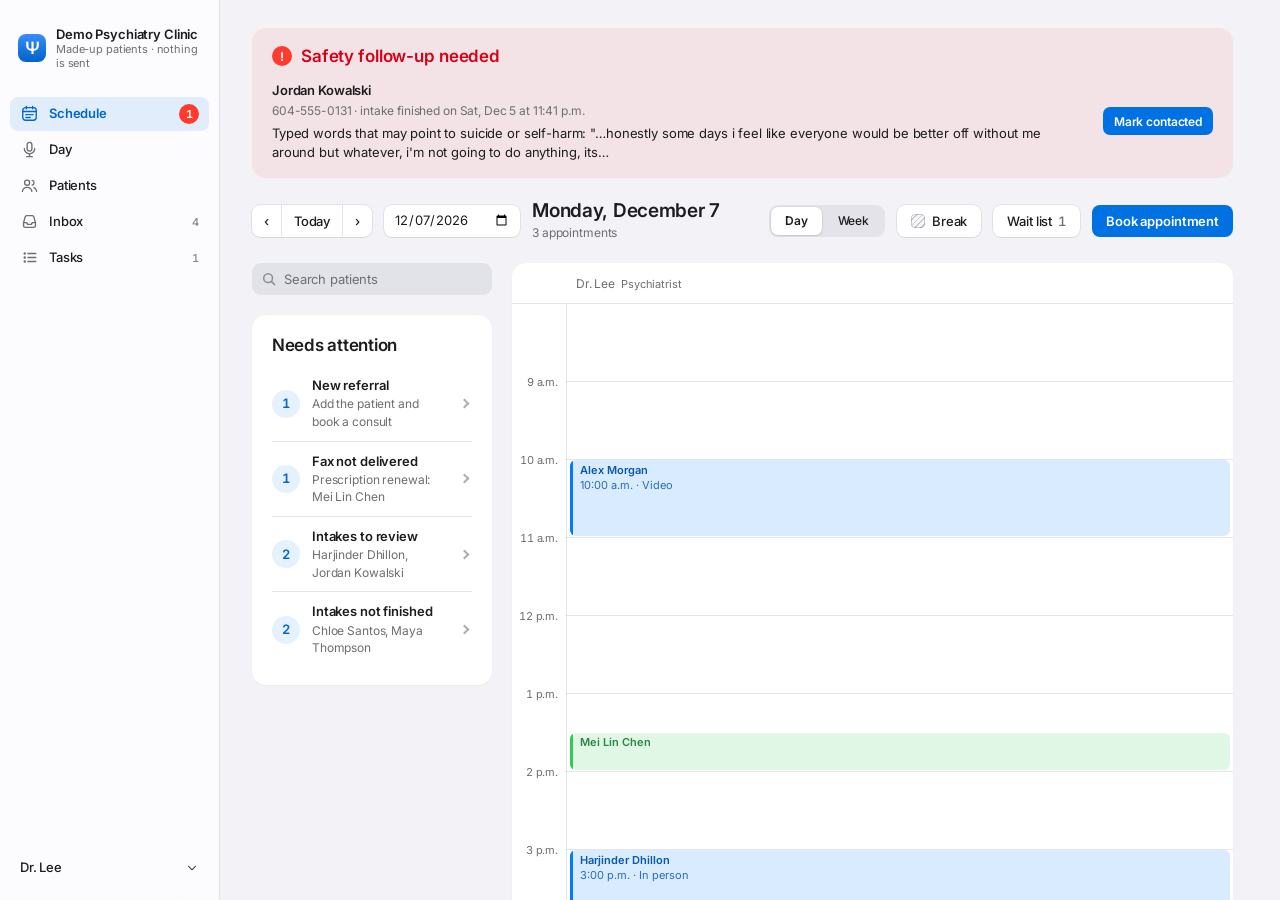
==== commit d0085941: "Sections down the left, Start recording on Home, and steadier pages - The clinic's name, the section" ====
--- a/index.html
+++ b/index.html
@@ -8,8 +8,8 @@
 <link rel="preconnect" href="https://fonts.googleapis.com">
 <link rel="preconnect" href="https://fonts.gstatic.com" crossorigin>
 <link rel="stylesheet" href="https://fonts.googleapis.com/css2?family=Inter:wght@400..700&display=swap">
-  <script type="module" crossorigin src="./assets/main-bFme5SEH.js"></script>
-  <link rel="stylesheet" crossorigin href="./assets/main-CnTEanlt.css">
+  <script type="module" crossorigin src="./assets/main-DcnmbmKM.js"></script>
+  <link rel="stylesheet" crossorigin href="./assets/main-C4Z3PeYS.css">
 </head>
 <body>
 <div id="root"></div>
--- a/assets/main-C4Z3PeYS.css
+++ b/assets/main-C4Z3PeYS.css
@@ -0,0 +1 @@
+:root{--bg:#f2f2f7;--surface:#fff;--surface-2:#f7f7fa;--surface-3:#ededf2;--ink:#1d1d1f;--muted:#6e6e73;--faint:#aeaeb2;--line:#3c3c4321;--line-2:#3c3c433d;--fill:#78788029;--fill-2:#7676801f;--fill-3:#74748012;--accent:#0071e3;--accent-text:#06c;--accent-ink:#fff;--accent-soft:#0071e31a;--red:#ff3b30;--danger:#d70015;--danger-soft:#ff3b3014;--orange:#ff9500;--caution:#b25000;--caution-soft:#ff95001f;--green:#34c759;--ok:#248a3d;--blue:#007aff;--info:#06c;--purple:#af52de;--focus:#0071e366;--bar:#ffffffc7;--side:#ffffffb8;--side-ink:#1d1d1f;--side-muted:#86868b;--side-hover:#0000000b;--side-active:#0071e3;--btn-bg:#fff;--btn-hover:#f5f5f7;--btn-ring:#00000021;--seg-thumb:#fff;--field:#fff;--sheet:#fff;--hud:#fafafcf0;--hud-ink:#1d1d1f;--chat-bg:#fff;--chat-bar:#f9f9fbf0;--bubble:#e9e9eb;--t-consult:#007aff;--t-follow:#34c759;--t-med:#af52de;--paper:#fff;--paper-ink:#1d1d1f;--paper-muted:#6e6e73;--paper-line:#e5e5ea;--paper-fax:#fbfbf8;--shadow-sm:0 1px 2px #0000000a;--shadow:0 24px 60px #0000002e,0 0 0 .5px #00000014;--font-ui:-apple-system,BlinkMacSystemFont,"SF Pro Text","Inter","Segoe UI",Roboto,sans-serif;--r-lg:14px;--r-md:10px;--r-sm:8px}@media (prefers-color-scheme:dark){:root:not([data-theme=light]){--bg:#000;--surface:#1c1c1e;--surface-2:#232326;--surface-3:#2c2c2e;--ink:#f5f5f7;--muted:#98989d;--faint:#636366;--line:#5454588c;--line-2:#78788080;--fill:#7878805c;--fill-2:#7676803d;--fill-3:#76768029;--accent:#0a84ff;--accent-text:#4da3ff;--accent-ink:#fff;--accent-soft:#0a84ff33;--red:#ff453a;--danger:#ff6961;--danger-soft:#ff453a29;--orange:#ff9f0a;--caution:#ffb340;--caution-soft:#ff9f0a29;--green:#30d158;--ok:#30db5b;--blue:#0a84ff;--info:#4da3ff;--purple:#bf5af2;--focus:#0a84ff99;--bar:#1c1c1ecc;--side:#1c1c1eb8;--side-ink:#f5f5f7;--side-muted:#8e8e93;--side-hover:#ffffff0f;--side-active:#0a84ff;--btn-bg:#ffffff1f;--btn-hover:#ffffff2e;--btn-ring:#ffffff0f;--seg-thumb:#636366;--field:#ffffff0f;--sheet:#2c2c2e;--hud:#2c2c2ef0;--hud-ink:#f5f5f7;--chat-bg:#000;--chat-bar:#161618f0;--bubble:#262628;--t-consult:#0a84ff;--t-follow:#30d158;--t-med:#bf5af2;--paper:#fff;--paper-ink:#1d1d1f;--paper-muted:#6e6e73;--paper-line:#e5e5ea;--paper-fax:#f7f7f2;--shadow-sm:0 0 0 .5px #ffffff0f;--shadow:0 24px 60px #0009,0 0 0 .5px #ffffff1f;--lightningcss-light: ;--lightningcss-dark:initial;color-scheme:dark}}:root[data-theme=dark]{--bg:#000;--surface:#1c1c1e;--surface-2:#232326;--surface-3:#2c2c2e;--ink:#f5f5f7;--muted:#98989d;--faint:#636366;--line:#5454588c;--line-2:#78788080;--fill:#7878805c;--fill-2:#7676803d;--fill-3:#76768029;--accent:#0a84ff;--accent-text:#4da3ff;--accent-ink:#fff;--accent-soft:#0a84ff33;--red:#ff453a;--danger:#ff6961;--danger-soft:#ff453a29;--orange:#ff9f0a;--caution:#ffb340;--caution-soft:#ff9f0a29;--green:#30d158;--ok:#30db5b;--blue:#0a84ff;--info:#4da3ff;--purple:#bf5af2;--focus:#0a84ff99;--bar:#1c1c1ecc;--side:#1c1c1eb8;--side-ink:#f5f5f7;--side-muted:#8e8e93;--side-hover:#ffffff0f;--side-active:#0a84ff;--btn-bg:#ffffff1f;--btn-hover:#ffffff2e;--btn-ring:#ffffff0f;--seg-thumb:#636366;--field:#ffffff0f;--sheet:#2c2c2e;--hud:#2c2c2ef0;--hud-ink:#f5f5f7;--chat-bg:#000;--chat-bar:#161618f0;--bubble:#262628;--t-consult:#0a84ff;--t-follow:#30d158;--t-med:#bf5af2;--paper:#fff;--paper-ink:#1d1d1f;--paper-muted:#6e6e73;--paper-line:#e5e5ea;--paper-fax:#f7f7f2;--shadow-sm:0 0 0 .5px #ffffff0f;--shadow:0 24px 60px #0009,0 0 0 .5px #ffffff1f;--lightningcss-light: ;--lightningcss-dark:initial;color-scheme:dark}*,:before,:after{box-sizing:border-box}[hidden]{display:none!important}html,body{height:100%;overflow:hidden}body{background:var(--bg);color:var(--ink);font-family:var(--font-ui);letter-spacing:-.01em;-webkit-font-smoothing:antialiased;-moz-osx-font-smoothing:grayscale;margin:0;font-size:13px;line-height:1.47}button,input,select,textarea{font:inherit;color:inherit;letter-spacing:inherit}:focus-visible{outline:3px solid var(--focus);outline-offset:1px}h1,h2,h3{text-wrap:balance;margin:0;font-weight:600}p{margin:0}b,strong{font-weight:600}a{color:var(--accent-text);text-decoration:none}.mono{letter-spacing:0;font-variant-numeric:tabular-nums}.muted{color:var(--muted)}.num-t{font-variant-numeric:tabular-nums}.nowrap{white-space:nowrap}.pre{white-space:pre-wrap}.visually-hidden{clip:rect(0 0 0 0);white-space:nowrap;border:0;width:1px;height:1px;margin:-1px;padding:0;overflow:hidden;position:absolute!important}.shell{grid-template-columns:232px minmax(0,1fr);height:100%;display:grid}.side{background:var(--side);-webkit-backdrop-filter:saturate(180%)blur(24px);backdrop-filter:saturate(180%)blur(24px);border-right:1px solid var(--line);padding-block:20px 16px;padding-left:max(10px, env(safe-area-inset-left,0px));flex-direction:column;gap:18px;min-height:0;padding-right:10px;display:flex;overflow-y:auto}.brand{color:var(--ink);text-align:left;cursor:pointer;font:inherit;letter-spacing:inherit;background:0 0;border:0;border-radius:10px;flex:none;align-items:center;gap:10px;margin:0 6px 0 -6px;padding:4px 10px 4px 4px;display:inline-flex}.brand:hover{background:var(--fill-3)}.brand-mark{color:#fff;background:linear-gradient(#3a8ef6,#0062cc);border-radius:8px;flex:none;place-items:center;width:28px;height:28px;font-size:17px;font-weight:600;line-height:1;display:grid}.brand-text{gap:1px;min-width:0;line-height:1.25;display:grid}.brand-text b{font-size:13px}.brand-text small{color:var(--muted);font-size:11px}.nav{gap:2px;display:grid}.nav button{width:100%;color:var(--side-ink);cursor:pointer;text-align:left;background:0 0;border:0;border-radius:8px;align-items:center;gap:10px;min-height:34px;padding:6px 10px;font-size:13px;display:flex}.nav button:hover{background:var(--side-hover)}.nav button[aria-current=true]{background:var(--side-active);color:#fff}.nav svg,.tabbar svg{stroke:currentColor;fill:none;stroke-width:1.7px;stroke-linecap:round;stroke-linejoin:round;flex:none}.nav svg{width:19px;height:19px;color:var(--accent)}.nav button[aria-current=true] svg{color:#fff}.badge{background:var(--red);color:#fff;letter-spacing:0;font-variant-numeric:tabular-nums;border-radius:10px;justify-content:center;align-items:center;min-width:20px;height:20px;margin-left:auto;padding:0 6px;font-size:11px;font-weight:600;display:inline-flex}.badge.soft{color:var(--side-muted);background:0 0;min-width:0;padding:0;font-weight:500}.nav button[aria-current=true] .badge.soft{color:#ffffffd9}.side-foot{gap:8px;margin-top:auto;padding:0 10px;display:grid}.side-foot label{color:var(--side-muted);font-size:11px;font-weight:600}.side-foot .link{color:var(--accent-text);cursor:pointer;text-align:left;background:0 0;border:0;padding:0;font-size:12px}.mainwrap{flex-direction:column;min-width:0;min-height:0;display:flex}.topbar{padding-block:8px;min-height:52px;padding-left:28px;padding-right:max(28px, env(safe-area-inset-right,0px));background:var(--bar);-webkit-backdrop-filter:saturate(180%)blur(24px);backdrop-filter:saturate(180%)blur(24px);border-bottom:1px solid var(--line);flex:none;align-items:center;gap:12px;display:flex}.crumb{flex:auto;align-items:center;min-width:0;display:flex}.back{color:var(--accent-text);cursor:pointer;background:0 0;border:0;border-radius:6px;align-items:center;gap:6px;padding:4px 6px 4px 2px;font-size:13px;display:inline-flex}.back:before{content:"";border-bottom:2px solid;border-left:2px solid;width:9px;height:9px;margin-left:4px;transform:rotate(45deg)}.search{flex:0 260px;min-width:0;position:relative}.search input{background-color:var(--fill-2);background-image:url("data:image/svg+xml,%3Csvg xmlns='http://www.w3.org/2000/svg' viewBox='0 0 16 16'%3E%3Ccircle cx='7' cy='7' r='5' fill='none' stroke='%238E8E93' stroke-width='1.8'/%3E%3Cpath d='M11 11l3.5 3.5' stroke='%238E8E93' stroke-width='1.8' stroke-linecap='round'/%3E%3C/svg%3E");background-position:10px;background-repeat:no-repeat;background-size:14px 14px;border:0;border-radius:9px;width:100%;height:32px;padding:7px 12px 7px 32px;font-size:13px}.search input::placeholder{color:var(--muted)}.search ul{z-index:30;background:var(--sheet);box-shadow:var(--shadow);border-radius:12px;margin:0;padding:5px;list-style:none;position:absolute;top:calc(100% + 6px);left:0;right:0}.search li button{text-align:left;cursor:pointer;background:0 0;border:0;border-radius:7px;width:100%;padding:8px 10px;font-size:13px}.search li button:hover,.search li button:focus-visible{background:var(--accent);color:#fff}.search li button:hover .muted,.search li button:focus-visible .muted{color:#fffc}.main{--main-pad-b:64px;min-height:0;padding-block:28px var(--main-pad-b);padding-left:32px;padding-right:max(32px, env(safe-area-inset-right,0px));flex:auto;overflow-y:auto}.tabbar{display:none}@media (width<=900px){.shell{grid-template-rows:minmax(0,1fr) auto;grid-template-columns:minmax(0,1fr)}.side{display:none}.topbar{padding-left:max(16px, env(safe-area-inset-left,0px));padding-right:max(16px, env(safe-area-inset-right,0px))}.main{--main-pad-b:32px;padding-block:20px var(--main-pad-b);padding-left:max(16px, env(safe-area-inset-left,0px));padding-right:max(16px, env(safe-area-inset-right,0px))}.tabbar{background:var(--bar);-webkit-backdrop-filter:saturate(180%)blur(24px);backdrop-filter:saturate(180%)blur(24px);border-top:1px solid var(--line);padding-top:4px;padding-bottom:max(6px, env(safe-area-inset-bottom,0px));padding-left:max(4px, env(safe-area-inset-left,0px));padding-right:max(4px, env(safe-area-inset-right,0px));grid-template-columns:repeat(5,minmax(0,1fr));display:grid}.tabbar button{color:var(--muted);cursor:pointer;letter-spacing:0;background:0 0;border:0;justify-items:center;gap:1px;padding:5px 2px 3px;font-size:11px;font-weight:500;display:grid;position:relative}.tabbar button[aria-current=true]{color:var(--accent)}.tabbar svg{width:25px;height:25px}.tabbar .badge,.tabbar .badge.soft{background:var(--red);color:#fff;min-width:18px;height:18px;margin:0;padding:0 5px;font-size:11px;font-weight:600;position:absolute;top:0;left:calc(50% + 7px)}}.shell{grid-template-columns:minmax(0,1fr)}.topnav{flex:none;gap:2px;display:flex}.topnav button{color:var(--ink);cursor:pointer;background:0 0;border:0;border-radius:8px;align-items:center;gap:7px;min-height:32px;padding:6px 12px;font-size:13px;font-weight:500;display:inline-flex}.topnav button:hover{background:var(--fill-3)}.topnav button[aria-current=true]{background:var(--accent-soft);color:var(--accent-text);font-weight:600}.topnav svg{display:none}.topnav .badge{margin-left:0}.topnav .badge.soft{color:var(--muted)}.topnav button[aria-current=true] .badge.soft{color:var(--accent-text)}.acct{flex:none;margin-left:auto}.acct-btn{color:var(--ink);cursor:pointer;white-space:nowrap;background:0 0;border:0;border-radius:8px;align-items:center;gap:6px;min-height:32px;padding:6px 10px;font-size:13px;font-weight:500;display:inline-flex}.acct-btn:hover,.acct-btn[aria-expanded=true]{background:var(--fill-3)}.acct-btn .chev{width:14px;height:14px}.acct-h{color:var(--muted);margin:4px 10px 3px;font-size:11px;font-weight:600}.acct-sep{border:0;border-top:1px solid var(--line);margin:4px 6px}.acct-menu button{align-items:center;gap:8px;display:flex}.acct-menu [role=menuitemradio][aria-checked=true]:after{content:"";border-bottom:2px solid;border-left:2px solid;width:9px;height:5px;margin-left:auto;transform:translateY(-2px)rotate(-45deg)}@media (width<=900px){.topnav,.brand-text small{display:none}}html[data-locked] #shell{display:none}.signin{background:var(--bg);place-items:center;min-height:100dvh;padding:24px 16px;display:grid}.signin-card{background:var(--sheet);width:min(380px,100%);box-shadow:var(--shadow);border-radius:14px;padding:28px 24px 24px}.signin-card h1{letter-spacing:-.02em;font-size:22px;font-weight:700}.signin-brand{align-items:center;gap:10px;font-size:13px;display:flex}.signin-card .btn-primary{width:100%;min-height:36px}.start-steps{gap:6px;margin:0;padding-left:20px;font-size:13px;display:grid}.connect ol{gap:6px;margin:0;padding-left:20px;display:grid}@media (width>=901px) and (width<=1179px){.brand-text{display:none}.brand{padding:4px}}.page.wide{max-width:1440px}.sched-tools{flex-wrap:wrap;align-items:center;gap:10px 12px;display:flex}.sched-title{gap:1px;min-width:0;display:grid}.sched-title h1{letter-spacing:-.015em;font-size:19px;font-weight:600;line-height:1.2}.date-pick{background:var(--btn-bg);height:32px;box-shadow:0 0 0 .5px var(--btn-ring),0 1px 1.5px #0000000f;font:inherit;color:var(--ink);--lightningcss-light:initial;--lightningcss-dark: ;color-scheme:light dark;border:0;border-radius:8px;padding:0 10px;font-size:13px}@media (prefers-color-scheme:dark){.date-pick{--lightningcss-light: ;--lightningcss-dark:initial}}.btn-on,.btn-on:hover:not(:disabled){background:var(--accent-soft);color:var(--accent-text);box-shadow:none}.sched{grid-template-columns:minmax(0,1fr);align-items:start;gap:20px;display:grid}@media (width>=1000px){.sched{grid-template-columns:240px minmax(0,1fr)}}@media (width>=1180px){.sched.with-panel{grid-template-columns:240px minmax(0,1fr) 320px}}.rail-col{min-width:0}.finder{flex:none;width:100%}.staff-row{align-items:center;gap:10px;font-size:13px;display:flex}.staff-row small{color:var(--muted);font-size:12px;display:block}.staff-dot{background:var(--accent);border-radius:50%;flex:none;width:10px;height:10px}.cal.day{grid-template-columns:54px minmax(0,1fr)}.cal-dh small{color:var(--muted);font-size:11px}.cal-day{cursor:pointer}.cal-closed{color:var(--faint);background:var(--fill-3);place-items:center;font-size:12px;display:grid;position:absolute;inset:0}.appt{cursor:pointer}.appt.sel{box-shadow:0 0 0 2px var(--c);z-index:4}.lock{stroke:currentColor;fill:none;stroke-width:2px;stroke-linecap:round;stroke-linejoin:round;vertical-align:-2px;flex:none;width:13px;height:13px}.appt .lock{width:11px;height:11px;margin-right:3px}.apanel{gap:14px;max-height:calc(100vh - 110px);display:grid;position:sticky;top:0;overflow:auto}@media (width<=1179px){.apanel{display:none}}.apanel-h{justify-content:space-between;align-items:flex-start;gap:10px;display:flex}.apanel-h .hint{margin-top:2px}.linkish.big{letter-spacing:-.015em;font-size:19px}.status-seg{width:100%}.status-seg button{flex:1 1 0;justify-content:center;padding-left:6px;padding-right:6px}.day-list{display:grid}.day-row{border-top:1px solid var(--line);flex-wrap:wrap;align-items:center;gap:8px 14px;padding:10px 0;display:flex}.day-row:first-child,.day-row.next+.day-row{border-top-color:#0000}.day-row.next{background:var(--accent-soft);border-top-color:#0000;border-radius:12px;margin:2px -12px;padding:12px}.day-row.past{opacity:.55}.day-main{text-align:left;cursor:pointer;min-width:0;color:inherit;font:inherit;letter-spacing:inherit;background:0 0;border:0;flex:240px;grid-template-columns:86px minmax(0,1fr);align-items:center;gap:12px;padding:0;display:grid}.day-main .time{color:var(--muted);font-variant-numeric:tabular-nums;font-size:13px;line-height:1.3;display:grid}.day-main .time small{font-size:12px}.day-main .time .soon{color:var(--accent-text);font-weight:600}.day-main .who{gap:1px;min-width:0;padding-left:13px;display:grid;position:relative}.day-main .who:before{content:"";background:var(--c);border-radius:2px;width:3px;position:absolute;top:3px;bottom:3px;left:0}.day-main .who b{white-space:nowrap;text-overflow:ellipsis;overflow:hidden}.day-main .who small{color:var(--muted);font-size:12px}.day-main .who small .danger-t{color:var(--danger)}.day-main:hover b{color:var(--accent-text)}.session-list{gap:8px;padding:12px;display:grid}.session-list>.card-h{margin:2px 4px}.sl-groups{gap:8px;display:grid}.sl-item{text-align:left;cursor:pointer;width:100%;color:inherit;font:inherit;letter-spacing:inherit;background:0 0;border:0;border-radius:10px;gap:1px;padding:8px 10px;display:grid}.sl-item:hover{background:var(--fill-3)}.sl-item[aria-current=true]{background:var(--accent);color:#fff}.sl-item[aria-current=true] small{color:#ffffffe6}.sl-top{justify-content:space-between;align-items:center;gap:6px;min-width:0;display:flex}.sl-top b{white-space:nowrap;text-overflow:ellipsis;overflow:hidden}.sl-item small{color:var(--muted);font-size:12px}.sl-sub{align-items:center;gap:8px;min-width:0;display:flex}.sl-sub small{white-space:nowrap;text-overflow:ellipsis;flex:auto;min-width:0;overflow:hidden}@media (width<=999px){.session-list{max-height:320px;overflow:auto}}.dayv{grid-template-columns:minmax(0,1fr);align-items:start;gap:20px;display:grid}@media (width>=1000px){.dayv{grid-template-columns:250px minmax(0,1fr)}.dayrail{position:sticky;top:0}}@media (width<=999px){.dayv.has-sel .dayrail{display:none}}.dayrail{gap:10px;padding:14px 12px 12px;display:grid}.dr-date{letter-spacing:-.01em;text-align:center;font-size:21px;font-weight:300;line-height:1.2}.dr-who{background:var(--surface-2);border-radius:10px;align-items:center;gap:10px;padding:8px 10px;display:flex}.avatar.sm{width:34px;height:34px;font-size:13px}.dr-who-t{flex:auto;min-width:0;font-size:12px;line-height:1.3;display:grid}.dr-who-t b{color:var(--accent-text);font-size:12px}.dr-who-t small{color:var(--muted);font-size:11px}.dr-n{background:var(--fill-2);font-variant-numeric:tabular-nums;border-radius:11px;place-items:center;min-width:24px;height:22px;padding:0 7px;font-size:12px;font-weight:600;display:grid}.dr-scroll{overscroll-behavior:contain;min-height:220px;max-height:calc(100vh - 300px);overflow-y:auto}@media (width<=999px){.dr-scroll{max-height:none}}.dr-grid{grid-template-columns:44px minmax(0,1fr);padding:8px 0;display:grid}.dr-gut{position:relative}.dr-gut span{color:var(--muted);font-variant-numeric:tabular-nums;white-space:nowrap;font-size:10px;position:absolute;right:7px;transform:translateY(-50%)}.dr-col{border-left:1px solid var(--line);background-image:repeating-linear-gradient(to bottom, transparent 0, transparent calc(var(--hr) - 1px), var(--line) calc(var(--hr) - 1px), var(--line) var(--hr));position:relative}.dr-appt{z-index:2;background:color-mix(in srgb, var(--c) 15%, var(--surface));color:color-mix(in srgb, var(--c) 55%, var(--ink));text-align:left;font:inherit;cursor:pointer;letter-spacing:0;border:0;border-radius:6px;align-content:start;gap:1px;padding:3px 6px 3px 9px;font-size:11px;line-height:1.25;display:grid;position:absolute;left:3px;right:2px;overflow:hidden}.dr-appt:before{content:"";background:var(--c);width:3px;position:absolute;top:0;bottom:0;left:0}.dr-appt:hover{background:color-mix(in srgb, var(--c) 24%, var(--surface))}.dr-appt.consult{--c:var(--t-consult)}.dr-appt.followup{--c:var(--t-follow)}.dr-appt.medreview{--c:var(--t-med)}.dr-appt.arrived,.dr-appt.inprogress{background:color-mix(in srgb, var(--c) 30%, var(--surface))}.dr-appt.done{opacity:.6}.dr-appt.noshow{opacity:.5}.dr-appt.noshow b{text-decoration:line-through}.dr-appt.sel{box-shadow:0 0 0 2px var(--c);z-index:4}.dr-appt b,.dr-appt small{white-space:nowrap;text-overflow:ellipsis;overflow:hidden}.dr-appt small{opacity:.85;font-size:11px}.dr-t{white-space:nowrap;font-variant-numeric:tabular-nums;opacity:.9;align-items:center;gap:4px;display:flex;overflow:hidden}.dr-t .lock,.dr-t .tick{fill:none;stroke:currentColor;stroke-width:2.4px;stroke-linecap:round;stroke-linejoin:round;flex:none;width:11px;height:11px;margin-left:auto}.dr-now{background:var(--red);z-index:3;height:2px;position:absolute;left:0;right:0}.dr-now span{background:var(--red);color:#fff;white-space:nowrap;font-variant-numeric:tabular-nums;border-radius:5px;padding:1px 4px;font-size:9px;font-weight:600;position:absolute;top:50%;right:calc(100% + 2px);transform:translateY(-50%)}.dr-foot{flex-wrap:wrap;align-items:center;gap:8px;display:flex}.dr-foot .date-pick{flex:120px;width:auto;min-width:0}.day-empty{text-align:center;justify-items:center;gap:8px;padding:48px 24px;display:grid}.day-empty-ico{fill:none;width:56px;height:56px;stroke:var(--faint);stroke-width:1.2px;stroke-linecap:round;stroke-linejoin:round}.day-empty h2{font-size:17px;font-weight:600}.day-chart{min-width:0}.pt-head.in-day .avatar{width:44px;height:44px;font-size:16px}.pt-head.in-day h1{font-size:26px}.chart{gap:12px;min-width:0;display:grid}.ch-head{flex-wrap:wrap;justify-content:space-between;align-items:center;gap:10px;display:flex}.ch-head h2{letter-spacing:-.02em;font-size:22px;font-weight:700}.ch-tools{flex-wrap:wrap;align-items:center;gap:8px;display:flex}.ch-tools .search{flex:200px}.ch-tools .filter,.ce-bar .filter,.pad-size .filter{width:auto;height:28px;padding-right:30px;font-size:12px}.ch-alert{background:var(--danger-soft);color:var(--danger);border-radius:12px;align-items:flex-start;gap:8px;padding:10px 14px;font-size:13px;display:flex}.ch-alert b{flex:none}.ch-alert span{color:var(--ink)}.ch-start{background:var(--accent-soft);border-radius:12px;flex-wrap:wrap;align-items:center;gap:10px 16px;padding:12px 16px;display:flex}.ch-start .grow{flex:260px;gap:2px;min-width:0;display:grid}.ch-start small{color:var(--muted);font-size:12px}.ch-list{gap:10px;display:grid}.ce{background:var(--surface);box-shadow:var(--shadow-sm),0 0 0 .5px var(--line);border-radius:12px;min-width:0}.ce-h{background:var(--surface-2);border-bottom:1px solid var(--line);border-radius:12px 12px 0 0;align-items:center;gap:6px;padding:7px 8px;display:flex}.ce-star{width:28px;height:28px;color:var(--faint);cursor:pointer;background:0 0;border:0;border-radius:7px;flex:none;place-items:center;display:grid}.ce-star:hover{background:var(--fill-3);color:var(--orange)}.ce-star.on{color:var(--orange)}.ce-star.on .ico{fill:currentColor}.ce-title{text-align:left;min-width:0;font:inherit;color:var(--ink);cursor:pointer;white-space:nowrap;text-overflow:ellipsis;background:0 0;border:0;flex:auto;padding:4px 2px;font-size:13px;overflow:hidden}.ce-title b{font-weight:600}.ce-meta{color:var(--muted);flex:none;align-items:center;gap:8px;font-size:12px;display:flex}.ce-appt,.ce-lock{color:var(--muted);display:inline-flex}.ce-draft{background:var(--caution-soft);color:var(--caution);border-radius:6px;align-items:center;gap:4px;padding:1px 8px;font-size:11px;font-weight:600;display:inline-flex}.ce-draft .lock{width:11px;height:11px}.ce-by{color:var(--ink);white-space:nowrap;font-weight:500}@media (width<=560px){.ce-by,.ce-appt{display:none}}.ce-prev{-webkit-line-clamp:3;overflow-wrap:anywhere;cursor:pointer;-webkit-box-orient:vertical;margin:0 0 12px;padding:10px 14px 0;font-size:13px;line-height:1.5;display:-webkit-box;overflow:hidden}.ce-prev:hover{color:var(--accent-text)}.ce-body{gap:14px;min-width:0;padding:14px 16px 16px;display:grid}.ce-capture{background:var(--surface-2);border-radius:12px;gap:8px;padding:12px 14px;display:grid}.ce-capture-row{flex-wrap:wrap;justify-content:space-between;align-items:center;gap:8px 14px;display:flex}.ce-capture-t{align-items:center;gap:8px;font-size:13px;font-weight:600;display:inline-flex}.ce-ai{gap:8px;display:grid}.ce-appt-l{color:var(--muted);flex-wrap:wrap;align-items:center;gap:6px;margin:0;font-size:12px;display:flex}.ce-appt-l b{color:var(--ink);font-weight:600}.ce-bar{bottom:calc(-1 * var(--main-pad-b,0px));z-index:3;background:var(--surface);border-top:1px solid var(--line);border-radius:0 0 12px 12px;gap:6px;margin:4px -16px -16px;padding:10px 16px 12px;display:grid;position:sticky}.ce-bar-row{flex-wrap:wrap;align-items:center;gap:8px 10px;display:flex}.ce-check{color:var(--ink);cursor:pointer;align-items:center;gap:6px;font-size:12px;display:inline-flex}.ce-check input{width:15px;height:15px;accent-color:var(--accent);margin:0}.tp-build .ce-bar{margin:4px -20px -18px;padding:10px 20px 12px}@media (width<=700px){.ce-bar{position:static}}.it{gap:8px;min-width:0;display:grid}.it-h{align-items:center;gap:8px;min-height:24px;display:flex}.it-t{flex:auto;align-items:center;gap:8px;margin:0;font-size:13px;font-weight:600;display:flex}.it-t .tag{background:var(--accent-soft);color:var(--accent-text);border-radius:6px;padding:1px 8px;font-size:11px;font-weight:500}.it-head{letter-spacing:-.01em;flex:auto;margin:6px 0 0;font-size:15px;font-weight:700}.it-acts{opacity:0;gap:3px;margin-left:auto;transition:opacity .12s;display:inline-flex}.it:hover>.it-h .it-acts,.it:focus-within>.it-h .it-acts{opacity:1}@media (hover:none){.it-acts{opacity:1}}@media (prefers-reduced-motion:reduce){.it-acts{transition:none}}.it-act{background:var(--fill-2);width:26px;height:26px;color:var(--muted);cursor:pointer;border:0;border-radius:50%;place-items:center;display:grid}.it-act:hover{background:var(--fill);color:var(--ink)}.it-act.danger:hover{background:var(--danger-soft);color:var(--danger)}.it-act .ico{width:14px;height:14px}.it-instr{background:var(--fill-3);color:var(--muted);border-radius:10px;align-items:flex-start;gap:8px;margin:0;padding:8px 12px;font-size:12px;display:flex}.it-checks{flex-wrap:wrap;gap:6px 18px;display:flex}.it-check{cursor:pointer;align-items:center;gap:7px;font-size:13px;display:inline-flex}.it-check input{width:16px;height:16px;accent-color:var(--accent);margin:0}.it-checks-r{color:var(--muted);flex-wrap:wrap;gap:4px 18px;margin:0;padding:0;font-size:13px;list-style:none;display:flex}.it-checks-r li{align-items:center;gap:6px;display:inline-flex}.it-checks-r li.on{color:var(--ink)}.it-checks-r li.on .ico{color:var(--accent)}.it-select{max-width:320px}.it-scale{flex-wrap:wrap;align-items:center;gap:10px;display:flex}.it-scale input[type=range]{max-width:360px;accent-color:var(--accent);flex:200px}.it-scale input.unset{opacity:.45}.it-scale-v{font-variant-numeric:tabular-nums;min-width:90px;font-size:13px;font-weight:600}.it-scale-r{align-items:center;gap:10px;font-size:13px;display:flex}.it-meter{background:var(--fill-2);border-radius:3px;width:160px;height:6px;position:relative;overflow:hidden}.it-meter i{background:var(--accent);border-radius:3px;position:absolute;inset:0 auto 0 0}.it-vitals{flex-wrap:wrap;gap:12px 20px;display:flex}.it-vital{color:var(--muted);gap:4px;font-size:12px;display:grid}.it-vin{color:var(--ink);align-items:center;gap:5px;display:inline-flex}.it-vin input{background:var(--field);height:30px;box-shadow:inset 0 0 0 1px var(--line-2);color:var(--ink);font:inherit;font-variant-numeric:tabular-nums;border:0;border-radius:7px;padding:0 8px;font-size:13px}.it-vin input:focus{box-shadow:inset 0 0 0 1px var(--accent),0 0 0 3px var(--focus);outline:none}.it-vin b{font-variant-numeric:tabular-nums;font-size:15px}.it-vin small{color:var(--muted);font-size:11px}.it-design{pointer-events:none}.plan-list{gap:8px;display:grid}.plan-read{gap:4px;margin:0;padding-left:20px;font-size:13px;line-height:1.5;display:grid}.pad{gap:8px;max-width:100%;display:grid}.pad-small .pad-canvas{max-width:340px}.pad-medium .pad-canvas{max-width:520px}.pad-large .pad-canvas{max-width:none}.pad-main{align-items:flex-start;gap:8px;display:flex}.pad-tools{background:var(--fill-3);border-radius:10px;gap:3px;padding:4px;display:grid}.pad-tool{width:30px;height:30px;color:var(--ink);cursor:pointer;background:0 0;border:0;border-radius:7px;place-items:center;display:grid}.pad-tool:hover{background:var(--fill-2)}.pad-tool[aria-pressed=true]{background:var(--accent);color:var(--accent-ink)}.pad-sep{background:var(--line);height:1px;margin:2px 4px}.pad-dot{background:currentColor;border-radius:50%;display:block}.pad-swatch{width:14px;height:14px;box-shadow:0 0 0 1px var(--line-2);border-radius:50%;display:block}.pad-canvas{min-width:0;box-shadow:inset 0 0 0 1px var(--line-2);background:#fff;border-radius:10px;flex:auto}.pad-svg{touch-action:none;-webkit-user-select:none;user-select:none;width:100%;height:auto;display:block}.pad.edit .pad-svg{cursor:crosshair}.pad-art{fill:none;stroke:#8e8e93;stroke-width:1.6px;stroke-linecap:round;stroke-linejoin:round}.pad-art .faint{stroke:#c7c7cc}.pad-art text{fill:#8e8e93;stroke:none;text-anchor:middle;font-size:13px;font-family:var(--font-ui)}.pad-ink path{fill:none;stroke-linecap:round;stroke-linejoin:round}.pad-pins circle{fill:#0071e3;stroke:#fff;stroke-width:2px}.pad-pins text{fill:#fff;text-anchor:middle;font-size:12px;font-weight:700;font-family:var(--font-ui)}.pad-under{flex-wrap:wrap;align-items:center;gap:8px 12px;display:flex}.pad-size{color:var(--muted);align-items:center;gap:6px;font-size:12px;display:inline-flex}.pad-notes{gap:8px;margin:0;padding:0;list-style:none;display:grid}.pad-notes li{align-items:flex-start;gap:8px;font-size:13px;display:flex}.pad-notes .nf-field{flex:auto}.pad-num{color:#fff;background:#0071e3;border-radius:50%;flex:none;place-items:center;width:22px;height:22px;margin-top:5px;font-size:11px;font-weight:700;display:grid}.pad:not(.edit) .pad-num{margin-top:0}.tp-tbl td b{font-weight:600;display:block}.tp-by{color:var(--muted);font-size:12px;display:block}.tp-act{text-align:right}.tp-name{align-items:center;gap:6px;display:flex}.tp-name-l{justify-content:space-between;align-items:center;display:flex}.tp-parts{margin:0;padding:0;list-style:none;display:grid}.tp-parts li{border-bottom:1px solid var(--line);align-items:center;gap:10px;padding:7px 4px;font-size:13px;display:flex}.tp-parts li:last-child{border-bottom:0}.tp-parts li span{flex:auto}.tp-parts li small{color:var(--muted);font-size:12px}.tp-parts .ico{color:var(--accent-text)}.tp-build{gap:14px;display:grid}.switch{appearance:none;background:var(--fill);cursor:pointer;vertical-align:middle;border-radius:11px;flex:none;width:38px;height:22px;margin:0;transition:background .15s;position:relative}.switch:after{content:"";background:#fff;border-radius:50%;width:18px;height:18px;transition:transform .15s;position:absolute;top:2px;left:2px;box-shadow:0 1px 3px #00000040}.switch:checked{background:var(--green)}.switch:checked:after{transform:translate(16px)}.switch:disabled{opacity:.5;cursor:default}.switch:focus-visible{box-shadow:0 0 0 3px var(--focus);outline:none}@media (prefers-reduced-motion:reduce){.switch,.switch:after{transition:none}}.ai-top{flex-wrap:wrap;align-items:center;gap:8px 12px;display:flex}.ai-top .search{flex:180px}.ai-grid{grid-template-columns:repeat(auto-fill,minmax(220px,1fr));gap:8px;display:grid}.ai-card{background:var(--fill-3);color:var(--ink);text-align:left;font:inherit;cursor:pointer;border:0;border-radius:10px;align-items:flex-start;gap:10px;padding:10px 12px;display:flex}.ai-card:hover,.ai-card:focus-visible{background:var(--accent-soft);outline:none}.ai-card .ico{width:20px;height:20px;color:var(--accent-text);margin-top:1px}.ai-card span{gap:2px;min-width:0;display:grid}.ai-card b{font-size:13px}.ai-card small{color:var(--muted);font-size:12px;line-height:1.35}.lib{grid-template-columns:minmax(0,1fr);gap:12px;display:grid}@media (width>=700px){.lib{grid-template-columns:260px minmax(0,1fr)}}.lib-list{align-content:start;gap:4px;max-height:50vh;display:grid;overflow:auto}.lib-item{color:var(--ink);text-align:left;font:inherit;cursor:pointer;background:0 0;border:0;border-radius:9px;gap:2px;padding:8px 10px;display:grid}.lib-item:hover{background:var(--fill-3)}.lib-item[aria-selected=true]{background:var(--accent);color:var(--accent-ink)}.lib-item small{color:var(--muted);font-size:12px}.lib-item[aria-selected=true] small{color:#ffffffd9}.lib-prev{background:var(--surface-2);border-radius:12px;align-content:start;gap:10px;padding:12px 14px;display:grid}.lib-prev h3{font-size:15px;font-weight:600}.lib-prev>.btn{justify-self:start}.more-list.grouped{min-width:260px;max-height:min(60vh,520px);overflow:auto}.more-list.grouped button{gap:1px;display:grid}.more-list.grouped small{opacity:.75;font-size:11px}.title-line{flex-wrap:wrap;align-items:center;gap:6px 12px;display:flex}.rec-ctl{flex-wrap:wrap;align-items:center;gap:8px;display:flex}.mic{align-items:center;gap:6px;display:inline-flex}.mic select{text-overflow:ellipsis;max-width:220px}.lang .ico{color:var(--muted)}.bars{align-items:center;gap:2px;height:16px;display:inline-flex}.bars i{background:var(--faint);border-radius:2px;width:3px;height:4px;display:block}.bars.on i{background:var(--green);animation:1s ease-in-out infinite lvl}.bars.on i:nth-child(2){animation-delay:.12s}.bars.on i:nth-child(3){animation-delay:.24s}.bars.on i:nth-child(4){animation-delay:.36s}.bars.on i:nth-child(5){animation-delay:.48s}.bars.live i{background:var(--green);transition:height 80ms linear}@keyframes lvl{0%,to{height:4px}50%{height:15px}}@media (prefers-reduced-motion:reduce){.bars.on i{height:10px;animation:none}}.split{display:inline-flex}.split>.btn-record{border-radius:8px 0 0 8px}.split .more{display:inline-flex}.split .rec-caret{border-left:1px solid #0003;border-radius:0 8px 8px 0;padding:5px 9px 5px 8px}.rec-caret:before{display:none}.chev,.clip,.ico{fill:none;stroke:currentColor;stroke-width:1.8px;stroke-linecap:round;stroke-linejoin:round;flex:none;width:15px;height:15px}.ico.dots{fill:currentColor;stroke:none}.rec-hint{margin:-6px 0 0}.live-dot{background:var(--red);border-radius:50%;width:7px;height:7px;animation:1.2s infinite pulse}@media (prefers-reduced-motion:reduce){.live-dot{animation:none}}.attach-row{flex-wrap:wrap;align-items:center;gap:8px;display:flex}.file-chip{background:var(--fill-3);border-radius:999px;align-items:center;gap:2px;max-width:100%;padding:2px 3px 2px 10px;font-size:12px;display:inline-flex}.file-chip span{text-overflow:ellipsis;white-space:nowrap;overflow:hidden}.file-chip button{color:var(--muted);cursor:pointer;background:0 0;border:0;border-radius:50%;width:20px;height:20px;font-size:14px;line-height:1}.file-chip button:hover{background:var(--fill-2);color:var(--ink)}.btn-icon{width:28px;padding:0}.ctx-quote{font-size:13px}.ctx-list{gap:4px;margin:0;padding-left:18px;font-size:13px;display:grid}.signed-tag{color:var(--ok);align-items:center;gap:6px;font-size:12px;font-weight:600;display:inline-flex}b .lock{margin-right:5px}.page{gap:22px;min-width:0;max-width:1180px;margin:0 auto;display:grid}.page.narrow{max-width:760px}.page-head{flex-wrap:wrap;justify-content:space-between;align-items:center;gap:12px 16px;display:flex}.title-block{min-width:0}.page-head h1,.pt-name h1{letter-spacing:-.022em;font-size:30px;font-weight:700;line-height:1.12}.subtitle{color:var(--muted);margin-top:3px;font-size:13px}.head-actions{flex-wrap:wrap;align-items:center;gap:8px;display:flex}.card{background:var(--surface);border-radius:var(--r-lg);min-width:0;box-shadow:var(--shadow-sm);padding:18px 20px}.card>h2,.card-h{letter-spacing:-.015em;flex-wrap:wrap;justify-content:space-between;align-items:center;gap:8px;margin:0 0 8px;font-size:17px;font-weight:600;display:flex}.card-h h2{font-size:17px;font-weight:600}.cols{grid-template-columns:minmax(0,1fr);align-items:start;gap:20px;display:grid}@media (width>=1100px){.cols.two{grid-template-columns:minmax(0,1.5fr) minmax(0,1fr)}.cols.even{grid-template-columns:repeat(2,minmax(0,1fr))}.cols.side-r{grid-template-columns:minmax(0,1fr) 290px}}.stack{gap:10px;min-width:0;display:grid}.stack.gap-l{gap:20px}.stack>.btn{justify-self:start}.row{flex-wrap:wrap;align-items:center;gap:8px;display:flex}.bar-line{flex-wrap:wrap;align-items:center;gap:8px 14px;display:flex}.spacer{flex:auto}.grow{flex:180px;min-width:0}.hint{color:var(--muted);margin:0;font-size:12px}.empty{color:var(--muted);text-align:center;justify-items:center;gap:12px;padding:22px 12px;font-size:13px;display:grid}.empty.small{text-align:left;justify-items:start;padding:6px 0;font-size:13px}.sect{letter-spacing:-.015em;font-size:17px;font-weight:600}.btn{background:var(--btn-bg);min-height:32px;color:var(--ink);box-shadow:0 0 0 .5px var(--btn-ring),0 1px 1.5px #0000000f;text-align:center;cursor:pointer;border:0;border-radius:8px;justify-content:center;align-items:center;gap:6px;padding:5px 14px;font-size:13px;font-weight:500;line-height:1.25;display:inline-flex}.btn:hover:not(:disabled){background:var(--btn-hover)}.btn:disabled{opacity:.4;cursor:default}.btn-primary,.btn-primary:hover:not(:disabled){background:var(--accent);color:var(--accent-ink);box-shadow:none;font-weight:600}.btn-primary:hover:not(:disabled){filter:brightness(1.08)}.btn-danger,.btn-danger:hover:not(:disabled){background:var(--red);color:#fff;box-shadow:none;font-weight:600}.btn-quiet{box-shadow:none;color:var(--accent-text);background:0 0;padding-left:8px;padding-right:8px}.btn-quiet:hover:not(:disabled){background:var(--fill-3)}.btn-small{border-radius:7px;min-height:28px;padding:3px 11px;font-size:12px}.btn-quiet.btn-small{padding-left:6px;padding-right:6px}.btn-inline{min-height:0;margin-top:2px;padding:2px 0}.btn-inline:hover:not(:disabled){background:0 0;text-decoration:underline}.danger-text{color:var(--danger)}.btn-record,.btn-record:hover:not(:disabled){background:var(--red);color:#fff;box-shadow:none;font-weight:600}.btn-record:before{content:"";background:#fff;border-radius:50%;width:11px;height:11px}.btn-stop{padding-left:12px}.btn-stop:before{content:"";background:#fff;border-radius:2px;width:10px;height:10px}.linkish{color:var(--ink);cursor:pointer;text-align:left;background:0 0;border:0;padding:0;font-size:13px;font-weight:600}.linkish:hover{color:var(--accent-text)}.more{position:relative}.more-list{z-index:20;background:var(--sheet);min-width:220px;box-shadow:var(--shadow);border-radius:12px;padding:5px;display:grid;position:absolute;top:calc(100% + 6px);right:0}.more-list button{text-align:left;color:var(--ink);cursor:pointer;background:0 0;border:0;border-radius:7px;padding:7px 10px;font-size:13px}.more-list button:hover,.more-list button:focus-visible{background:var(--accent);color:#fff;outline:none}.more-list button.danger{color:var(--danger)}.seg,.tabs,.ptabs{background:var(--fill-2);scrollbar-width:none;border-radius:9px;gap:2px;width:fit-content;max-width:100%;padding:2px;display:flex;overflow-x:auto}.seg button,.tab,.ptabs button{min-height:28px;color:var(--ink);cursor:pointer;white-space:nowrap;background:0 0;border:0;border-radius:7px;flex:none;align-items:center;gap:6px;padding:5px 14px;font-size:12px;font-weight:500;display:inline-flex}.seg button[aria-pressed=true],.tab[aria-selected=true],.ptabs button[aria-selected=true]{background:var(--seg-thumb);font-weight:600;box-shadow:0 1px 3px #0000001f,0 0 0 .5px #0000000a}.count{color:var(--muted);font-variant-numeric:tabular-nums;font-weight:500}.ptabs{border-radius:999px}.ptabs button{border-radius:999px;padding:5px 15px}.tabs{margin-bottom:16px}.stepper{background:var(--btn-bg);box-shadow:0 0 0 .5px var(--btn-ring),0 1px 1.5px #0000000f;border-radius:8px;display:inline-flex;overflow:hidden}.stepper .btn{box-shadow:none;background:0 0;border-radius:0;min-height:32px;padding:4px 12px}.stepper .btn:hover:not(:disabled){background:var(--fill-3)}.stepper .btn+.btn{border-left:1px solid var(--line)}.chip-s{color:var(--muted);white-space:nowrap;align-items:center;gap:6px;font-size:12px;font-weight:500;display:inline-flex}.chip-s:before{content:"";background:var(--faint);border-radius:50%;flex:none;width:7px;height:7px}.chip-s.ok:before{background:var(--green)}.chip-s.warn:before{background:var(--orange)}.chip-s.danger{color:var(--danger)}.chip-s.danger:before{background:var(--red)}.chip-s.info:before,.chip-s.accent:before{background:var(--blue)}.dot{background:currentColor;border-radius:50%;width:7px;height:7px;display:inline-block}.dot.red{background:var(--red)}.list{display:grid}.list>*{border-top:1px solid var(--line)}.list>:first-child{border-top:0}.li{flex-wrap:wrap;align-items:center;gap:8px 14px;padding:11px 0;display:flex}.li-main{flex:200px;gap:1px;min-width:0;display:grid}.li-main small{color:var(--muted);font-size:12px}.as-btn{text-align:left;cursor:pointer;color:inherit;font:inherit;letter-spacing:inherit;background:0 0;border:0;padding:0}.as-btn:hover b{color:var(--accent-text)}.row-btn{text-align:left;cursor:pointer;width:100%;color:inherit;font:inherit;letter-spacing:inherit;background:0 0;border:0;align-items:center;gap:12px;padding:11px 0;display:flex}.row-btn:after,.work button:after{content:"";border-right:2px solid var(--faint);border-top:2px solid var(--faint);flex:none;width:7px;height:7px;margin:0 4px 0 2px;transform:rotate(45deg)}.row-btn:hover b{color:var(--accent-text)}.time{color:var(--muted);font-variant-numeric:tabular-nums;min-width:72px;font-size:13px;font-weight:500}.sub{color:var(--muted);margin-top:1px;font-size:12px;font-weight:400;display:block}.alert-band{background:var(--danger-soft);border-radius:var(--r-lg);gap:12px;padding:16px 20px;display:grid}.alert-band h2{color:var(--danger);align-items:center;gap:9px;font-size:17px;font-weight:600;display:flex}.alert-band h2:before{content:"!";background:var(--red);color:#fff;border-radius:50%;flex:none;place-items:center;width:20px;height:20px;font-size:12px;font-weight:700;display:inline-grid}.alert-row{border-top:1px solid var(--line);flex-wrap:wrap;align-items:center;gap:8px 16px;padding-top:12px;display:flex}.alert-row:first-of-type{border-top:0;padding-top:0}.alert-row .q{flex:320px;gap:2px;min-width:0;display:grid}.quote{margin-top:2px;font-size:13px}.appt-row{flex-wrap:wrap;align-items:center;gap:8px 12px;padding:10px 0;display:flex}.appt-row .time{flex:0 0 72px;min-width:0}.appt-row .bar{background:var(--c);border-radius:2px;flex:0 0 3px;align-self:stretch;min-height:36px}.appt-row.consult{--c:var(--t-consult)}.appt-row.followup{--c:var(--t-follow)}.appt-row.medreview{--c:var(--t-med)}.appt-main{text-align:left;cursor:pointer;min-width:0;color:inherit;font:inherit;letter-spacing:inherit;background:0 0;border:0;flex:180px;gap:1px;padding:0;display:grid}.appt-main small{color:var(--muted);font-size:12px}.appt-main:hover b{color:var(--accent-text)}.appt-status{min-width:0}.work{display:grid}.work button{text-align:left;border:0;border-top:1px solid var(--line);cursor:pointer;width:100%;color:inherit;font:inherit;letter-spacing:inherit;background:0 0;align-items:center;gap:12px;padding:10px 0;display:flex}.work button:first-child{border-top:0}.work button:hover b{color:var(--accent-text)}.work .n{background:var(--accent-soft);min-width:28px;height:28px;color:var(--accent-text);font-variant-numeric:tabular-nums;letter-spacing:0;border-radius:14px;place-items:center;padding:0 8px;font-size:13px;font-weight:600;display:inline-grid}.work .t{flex:auto;min-width:0}.work .t small{color:var(--muted);font-size:12px;display:block}.task{align-items:flex-start;gap:12px;padding:10px 0;display:flex}.task input{appearance:none;border:1.5px solid var(--faint);cursor:pointer;background:0 0;border-radius:50%;flex:none;place-items:center;width:22px;height:22px;margin:0;display:grid}.task input:checked{background:var(--accent);border-color:var(--accent)}.task input:checked:after{content:"";border:2px solid #fff;border-width:0 2px 2px 0;width:5px;height:9px;transform:translateY(-1px)rotate(45deg)}.task-main{flex:auto;gap:1px;min-width:0;display:grid}.task-title{text-align:left;color:var(--ink);font:inherit;letter-spacing:inherit;cursor:pointer;background:0 0;border:0;padding:0}span.task-title{cursor:default}button.task-title:hover{color:var(--accent-text)}.task small{color:var(--muted);font-size:12px}.task.done .task-title{color:var(--muted);text-decoration:line-through}.urgent-t{color:var(--danger);font-weight:600}.add-task{flex-wrap:wrap;align-items:center;gap:8px;padding:12px;display:flex}.add-task input,.add-task select{background-color:var(--field);box-shadow:inset 0 0 0 1px var(--line-2);border:0;border-radius:8px;min-width:0;height:32px;padding:6px 10px;font-size:13px}.add-task #newTask{flex:220px}.form{gap:14px;display:grid}.form-grid{grid-template-columns:repeat(auto-fit,minmax(min(100%,190px),1fr));gap:14px;display:grid}.form-grid.c4{grid-template-columns:repeat(4,minmax(0,1fr))}.form-grid.c3{grid-template-columns:repeat(3,minmax(0,1fr))}.form-grid.c2{grid-template-columns:repeat(2,minmax(0,1fr))}.form-grid>.s2{grid-column:span 2}.form-grid>.s3{grid-column:span 3}@media (width>=481px) and (width<=640px){.form-grid.c4{grid-template-columns:repeat(2,minmax(0,1fr))}.form-grid.c4>*{grid-column:auto}.form-grid.c4>:first-child:nth-last-child(3){grid-column:span 2}}@media (width>=481px) and (width<=560px){.form-grid.c3{grid-template-columns:repeat(2,minmax(0,1fr))}.form-grid.c3>*{grid-column:auto}.form-grid.c3>:first-child:nth-last-child(3){grid-column:span 2}}@media (width<=480px){.form-grid.c4,.form-grid.c3,.form-grid.c2{grid-template-columns:minmax(0,1fr)}.form-grid>.s2,.form-grid>.s3{grid-column:auto}}.fld{color:var(--muted);grid-template-columns:minmax(0,1fr);align-content:start;gap:5px;min-width:0;font-size:12px;display:grid}.fld-l{color:var(--ink);font-size:12px;font-weight:600}.fld-h{font-size:11px}.fld input,.fld select,.fld textarea,.filter{background-color:var(--field);width:100%;color:var(--ink);box-shadow:inset 0 0 0 1px var(--line-2);border:0;border-radius:8px;min-height:32px;padding:6px 11px;font-size:13px}.fld input,.fld select,.filter{height:32px}.fld textarea{resize:vertical;min-height:100px;line-height:1.5}.fld input:focus,.fld select:focus,.fld textarea:focus,.filter:focus,.add-task input:focus,.add-task select:focus{box-shadow:inset 0 0 0 1px var(--accent),0 0 0 3px var(--focus);outline:none}.fld select,.side-foot select,.role-m select,.add-task select,.rec-bar select,.mic select,.toolbar select{appearance:none;background-image:url("data:image/svg+xml,%3Csvg xmlns='http://www.w3.org/2000/svg' viewBox='0 0 10 14'%3E%3Cpath d='M2 5l3-3 3 3M2 9l3 3 3-3' fill='none' stroke='%238E8E93' stroke-width='1.6' stroke-linecap='round' stroke-linejoin='round'/%3E%3C/svg%3E");background-position:right 9px center;background-repeat:no-repeat;background-size:9px 13px;padding-right:28px}select option,select optgroup{background-color:var(--sheet);color:var(--ink)}.side-foot select,.role-m select,.rec-bar select,.mic select,.toolbar select{background-color:var(--btn-bg);box-shadow:0 0 0 .5px var(--btn-ring),0 1px 1.5px #0000000f;height:32px;color:var(--ink);border:0;border-radius:7px;max-width:100%;padding:5px 28px 5px 10px;font-size:13px}.filter{background-color:var(--fill-2);box-shadow:none}.check{color:var(--ink);cursor:pointer;align-items:flex-start;gap:9px;font-size:13px;display:flex}.check input{width:17px;height:17px;accent-color:var(--accent);flex:none;margin:2px 0 0}.warnbox{background:var(--caution-soft);color:var(--ink);border-radius:10px;padding:10px 12px 10px 38px;font-size:13px;position:relative}.warnbox:before{content:"!";background:var(--orange);color:#fff;border-radius:50%;place-items:center;width:18px;height:18px;font-size:11px;font-weight:700;display:grid;position:absolute;top:11px;left:12px}.infobox{background:var(--fill-3);overflow-wrap:anywhere;border-radius:10px;padding:10px 12px;font-size:13px}.err{color:var(--danger);font-size:12px;font-weight:500}.toolbar{flex-wrap:wrap;align-items:center;gap:8px;display:flex}.toolbar .hint{flex:220px}.disclose summary{cursor:pointer;color:var(--accent-text);align-items:center;gap:6px;font-size:13px;font-weight:500;list-style:none;display:inline-flex}.disclose summary::-webkit-details-marker{display:none}.disclose summary:before{content:"";border-bottom:2px solid;border-right:2px solid;width:6px;height:6px;transition:transform .15s;transform:rotate(-45deg)}.disclose[open] summary:before{transform:rotate(45deg)}.disclose[open] summary{margin-bottom:10px}@media (prefers-reduced-motion:reduce){.disclose summary:before{transition:none}}.table-wrap{min-width:0;overflow-x:auto}table.tbl{border-collapse:collapse;width:100%;font-size:13px}.tbl th{text-align:left;color:var(--muted);border-bottom:1px solid var(--line);white-space:nowrap;padding:6px 12px 8px;font-size:11px;font-weight:600}.tbl td{border-bottom:1px solid var(--line);vertical-align:middle;padding:11px 12px}.tbl td>.chip-s,.tbl td>.btn{vertical-align:middle}.tbl th:first-child,.tbl td:first-child{padding-left:2px}.tbl tr:last-child td{border-bottom:0}.tbl tr.clickable{cursor:pointer}.tbl tbody tr:hover{background:var(--fill-3)}.cal{background:var(--surface);border-radius:var(--r-lg);box-shadow:var(--shadow-sm);grid-template-columns:54px repeat(5,minmax(0,1fr));display:grid;overflow:hidden}.cal-corner{border-bottom:1px solid var(--line)}.cal-dh{border-bottom:1px solid var(--line);color:var(--muted);align-items:center;gap:6px;padding:12px 10px 10px;font-size:12px;display:flex}.cal-dh b{color:var(--ink);font-variant-numeric:tabular-nums;letter-spacing:-.02em;place-items:center;min-width:28px;height:28px;font-size:19px;font-weight:500;display:inline-grid}.cal-dh.today span{color:var(--red);font-weight:600}.cal-dh.today b{background:var(--red);color:#fff;border-radius:50%;font-size:16px;font-weight:600}.cal-gut{position:relative}.cal-gut span{color:var(--muted);font-variant-numeric:tabular-nums;white-space:nowrap;font-size:11px;position:absolute;right:8px;transform:translateY(-50%)}.cal-day{border-left:1px solid var(--line);background-image:repeating-linear-gradient(to bottom, transparent 0, transparent calc(var(--hr) - 1px), var(--line) calc(var(--hr) - 1px), var(--line) var(--hr));position:relative}.cal-now{background:var(--red);z-index:3;height:2px;position:absolute;left:0;right:0}.cal-now:before{content:"";background:var(--red);border-radius:50%;width:8px;height:8px;position:absolute;top:-3px;left:-4px}.appt{z-index:2;cursor:pointer;text-align:left;background:color-mix(in srgb, var(--c) 15%, var(--surface));color:color-mix(in srgb, var(--c) 62%, var(--ink));letter-spacing:0;border:0;border-radius:6px;align-content:start;gap:1px;padding:4px 7px 4px 10px;font-size:11px;line-height:1.25;display:grid;position:absolute;left:3px;right:3px;overflow:hidden}.appt:before{content:"";background:var(--c);width:3px;position:absolute;top:0;bottom:0;left:0}.appt:hover{background:color-mix(in srgb, var(--c) 24%, var(--surface))}.appt b{white-space:nowrap;text-overflow:ellipsis;overflow:hidden}.appt span{white-space:nowrap;text-overflow:ellipsis;opacity:.85;overflow:hidden}.appt.short{padding-block:3px 0}.appt.consult,.ag-item.consult,.day-row.consult{--c:var(--t-consult)}.appt.followup,.ag-item.followup,.day-row.followup{--c:var(--t-follow)}.appt.medreview,.ag-item.medreview,.day-row.medreview{--c:var(--t-med)}.appt.done,.appt.noshow{opacity:.5}.appt.noshow b{text-decoration:line-through}.legend{color:var(--muted);flex-wrap:wrap;gap:6px 18px;padding:0 4px;font-size:12px;display:flex}.legend i{border-radius:50%;width:9px;height:9px;margin-right:7px;display:inline-block}.lg-consult{background:var(--t-consult)}.lg-followup{background:var(--t-follow)}.lg-medreview{background:var(--t-med)}.agenda{display:none}@media (width<=900px){.cal{display:none}.agenda{gap:18px;display:grid}}.agenda h3{color:var(--muted);margin:0 0 6px 4px;font-size:12px;font-weight:600}.ag-item{text-align:left;background:var(--surface);cursor:pointer;width:100%;box-shadow:var(--shadow-sm);color:inherit;font:inherit;letter-spacing:inherit;border:0;border-radius:12px;align-items:flex-start;gap:12px;margin-bottom:8px;padding:12px 14px 12px 18px;display:flex;position:relative}.ag-item:before{content:"";background:var(--c);border-radius:2px;width:3px;position:absolute;top:12px;bottom:12px;left:8px}.mail{grid-template-columns:minmax(0,1fr);align-items:start;gap:20px;display:grid}@media (width>=1100px){.mail{grid-template-columns:minmax(260px,330px) minmax(0,1fr)}}.mail-pane{padding:6px}.mail-list{gap:2px;display:grid}.mail-row{text-align:left;cursor:pointer;width:100%;color:inherit;font:inherit;letter-spacing:inherit;background:0 0;border:0;border-radius:10px;gap:1px;padding:9px 12px;display:grid}.mail-row:hover{background:var(--fill-3)}.mail-row[aria-current=true]{background:var(--accent);color:#fff}.mail-row[aria-current=true] .chip-s,.mail-row[aria-current=true] time,.mail-row[aria-current=true] .mail-sub{color:#ffffffe0}.mail-row[aria-current=true] .chip-s:before{background:#fff}.mail-top{justify-content:space-between;align-items:baseline;gap:8px;min-width:0;display:flex}.mail-top b{white-space:nowrap;text-overflow:ellipsis;overflow:hidden}.mail-top time{color:var(--muted);flex:none;font-size:11px}.mail-sub{color:var(--muted);white-space:nowrap;text-overflow:ellipsis;font-size:12px;overflow:hidden}.mail-meta{margin-top:2px}.mail-view{min-width:0}.pts{grid-template-columns:minmax(0,1fr);align-items:start;gap:20px;display:grid}@media (width>=1000px){.pts{grid-template-columns:270px minmax(0,1fr)}.pts-col{max-height:calc(100vh - 110px);position:sticky;top:0;overflow:auto}}@media (width<=999px){.pts.has-sel .pts-col{display:none}}.pt-pane{min-width:0}.phone-back{display:none}@media (width<=999px){.phone-back{display:block}}.avatar{background:var(--accent-soft);width:52px;height:52px;color:var(--accent-text);letter-spacing:.02em;border-radius:50%;flex:none;place-items:center;font-size:19px;font-weight:600;display:grid}.pt-counts{border-radius:var(--r-lg);background:var(--line);grid-template-columns:repeat(auto-fit,minmax(120px,1fr));gap:1px;margin:0;display:grid;overflow:hidden}.pt-counts>div{background:var(--surface);gap:2px;padding:10px 14px;display:grid}.pt-counts dt{color:var(--muted);font-size:11px}.pt-counts dd{letter-spacing:-.01em;font-variant-numeric:tabular-nums;margin:0;font-size:17px;font-weight:600}.pt-head{gap:14px;display:grid}.pt-top{flex-wrap:wrap;justify-content:space-between;align-items:center;gap:12px 18px;display:flex}.pt-name{flex:300px;gap:5px;min-width:0;display:grid}.pt-meta{color:var(--muted);font-size:13px}.pt-alerts{flex-wrap:wrap;gap:6px 18px;display:flex}.kv{grid-template-columns:minmax(110px,max-content) minmax(0,1fr);gap:8px 16px;margin:0;font-size:13px;display:grid}.kv dt{color:var(--muted)}.kv dd{overflow-wrap:anywhere;min-width:0;margin:0}.timeline{margin:0;padding:0;list-style:none;display:grid}.timeline li{border-top:1px solid var(--line);grid-template-columns:96px minmax(0,1fr);gap:12px;padding:8px 0;font-size:13px;display:grid}.timeline li:first-child{border-top:0}.timeline time{color:var(--muted);font-variant-numeric:tabular-nums;font-size:12px}.score-row{flex-wrap:wrap;gap:14px 32px;display:flex}.scores{gap:14px;display:grid}.score{align-items:center;gap:12px;display:flex}.score b{font-variant-numeric:tabular-nums;letter-spacing:-.02em;min-width:40px;font-size:32px;font-weight:600;line-height:1}.score>span{gap:1px;display:grid}.score-l{font-size:13px;font-weight:600}.pill{color:var(--muted);font-size:12px;display:block}.pill:first-letter{text-transform:uppercase}.pill.hi{color:var(--danger);font-weight:600}.pill.mid{color:var(--caution);font-weight:600}.flag-line{color:var(--danger);font-size:13px}.doc-grid{grid-template-columns:minmax(0,1fr);align-items:start;gap:20px;display:grid}@media (width>=1100px){.doc-grid{grid-template-columns:280px minmax(0,1fr)}}.rail{gap:14px;min-width:0;display:grid}.panel{background:var(--surface);border-radius:var(--r-lg);min-width:0;box-shadow:var(--shadow-sm);padding:18px 20px}.panel>h2{margin:0 0 12px;font-size:13px;font-weight:600}.panel.click{cursor:pointer}.panel.click:hover .card-h h2{color:var(--accent-text)}.panel>.hint{margin-top:12px}.panel .disclose{margin-top:10px}.flag{border-radius:var(--r-lg);background:var(--surface);box-shadow:var(--shadow-sm);gap:8px;padding:14px 16px;display:grid}.flag h3{align-items:center;gap:8px;font-size:13px;font-weight:600;display:flex}.flag h3:before{content:"";background:var(--faint);border-radius:50%;width:8px;height:8px}.flag ul{gap:6px;margin:0;padding-left:18px;font-size:13px;display:grid}.flag p{color:var(--muted);font-size:12px}.flag.urgent{background:var(--danger-soft);box-shadow:none}.flag.urgent h3{color:var(--danger)}.flag.urgent h3:before{background:var(--red)}.flag.review{background:var(--caution-soft);box-shadow:none}.flag.review h3{color:var(--caution)}.flag.review h3:before{background:var(--orange)}.flag.clear h3:before{background:var(--green)}.times{border-collapse:collapse;font-variant-numeric:tabular-nums;width:100%;font-size:12px}.times td{border-bottom:1px solid var(--line);padding:5px 0}.times tr:last-child td{border-bottom:0}.times td:last-child{text-align:right;color:var(--muted)}.letter{max-width:70ch;font-size:13px;line-height:1.6}.letter h3{margin:20px 0 4px;font-size:13px;font-weight:600}.letter p{margin:0 0 8px}.letter .opening p,.letter .closing p{margin:0 0 2px}.letter .opening{margin-bottom:12px}.ph{color:var(--muted);font-style:italic}.ai-out{white-space:pre-wrap;max-width:70ch;min-height:2em;font-size:13px;line-height:1.6}.ai-out.live{background:var(--fill-3);border-radius:10px;max-height:260px;padding:10px 12px;font-size:13px;overflow:auto}.panel>.toolbar{margin-bottom:16px}.qa{margin:0}.qa h3{color:var(--muted);margin:22px 0 8px;font-size:12px;font-weight:600}.qa h3:first-child{margin-top:0}.qa dt{color:var(--muted);font-size:12px}.qa dd{white-space:pre-wrap;overflow-wrap:anywhere;margin:2px 0 12px}.qa dd.typed{border-left:2px solid var(--line-2);padding-left:10px}.vlist{flex-wrap:wrap;gap:8px;display:flex}.vlist button{text-align:left;background:var(--surface);cursor:pointer;min-width:0;box-shadow:var(--shadow-sm);color:inherit;font:inherit;letter-spacing:inherit;border:0;border-radius:12px;flex:0 230px;gap:2px;padding:10px 14px;display:grid}.vlist button[aria-current=true]{box-shadow:0 0 0 2px var(--accent)}.vlist small{color:var(--muted);font-size:12px}.vgrid{grid-template-columns:minmax(0,1fr);align-items:start;gap:20px;display:grid}@media (width>=1180px){.vgrid{grid-template-columns:minmax(0,1fr) minmax(0,1fr)}}.rec-status{align-items:center;gap:8px;display:inline-flex}.rec-dot{background:var(--faint);border-radius:50%;width:9px;height:9px}.rec-dot.on{background:var(--red);animation:1.2s infinite pulse}@keyframes pulse{50%{opacity:.3}}@media (prefers-reduced-motion:reduce){.rec-dot.on{animation:none}}.timer{color:var(--muted);font-variant-numeric:tabular-nums;letter-spacing:0;min-width:38px;font-size:13px;font-weight:600}.rec-bar{flex-wrap:wrap;align-items:center;gap:8px;display:flex}.transcript{gap:2px;max-height:440px;margin:0;padding:0 4px 0 0;list-style:none;display:grid;position:relative;overflow-y:auto}.transcript li{grid-template-columns:42px minmax(0,1fr);gap:10px;padding:7px 8px;font-size:13px;display:grid}.transcript .ts{color:var(--faint);font-variant-numeric:tabular-nums;padding-top:2px;font-size:11px}.transcript .who{color:var(--accent-text);font-size:12px;font-weight:600;display:block}.transcript .who.pt{color:var(--purple)}.transcript .who.int{color:var(--caution)}.transcript .en{color:var(--muted);border-left:2px solid var(--line-2);margin-top:3px;padding-left:10px;font-size:13px;display:block}.tx-split{grid-template-columns:minmax(0,1fr);align-items:start;gap:16px;display:grid}@media (width>=1100px){.tx-split{grid-template-columns:minmax(0,1.2fr) minmax(0,1fr)}}.tx-col{gap:8px;min-width:0;display:grid}.tx-h{align-items:center;gap:8px;min-height:28px;display:flex}.tx-h h3{color:var(--muted);margin:0;font-size:12px;font-weight:600}.tx-sum{background:var(--surface-2);border-radius:12px;padding:12px 14px}.transcript li{cursor:pointer;border-radius:8px}.transcript li:hover{background:var(--fill-3)}.transcript li.on{background:var(--accent-soft)}.transcript li.partial{color:var(--muted);cursor:default}.transcript li.partial:hover{background:0 0}.transcript li:focus-visible,.sum-s:focus-visible{outline:2px solid var(--focus);outline-offset:-2px}.sum-body{gap:10px;max-height:440px;padding-right:2px;font-size:13px;line-height:1.6;display:grid;position:relative;overflow-y:auto}.sum-body p{margin:0}.sum-s{cursor:pointer;-webkit-box-decoration-break:clone;box-decoration-break:clone;border-radius:4px;transition:background-color .15s}.sum-s:hover{background:var(--fill-3)}.sum-s.on{background:var(--accent-soft)}@media (prefers-reduced-motion:reduce){.sum-s{transition:none}}.tx-status{min-height:18px}.nf{gap:14px;display:grid}.nf-group{background:var(--surface-2);border-radius:12px;gap:10px;padding:14px 16px 16px;display:grid}.nf-group>h3{color:var(--muted);align-items:center;gap:8px;margin:0 0 2px;font-size:12px;font-weight:600;display:flex}.nf-group.flagged{background:var(--caution-soft)}.nf .tag{background:var(--accent-soft);color:var(--accent-text);border-radius:6px;padding:1px 8px;font-size:11px;font-weight:500}.nf-row{grid-template-columns:180px minmax(0,1fr);align-items:start;gap:4px 14px;display:grid}.nf-label{color:var(--ink);padding-top:7px;font-size:13px;line-height:18px}.nf-row:has(.nf-confirm) .nf-label:after{content:"To confirm";color:var(--caution);margin-top:2px;font-size:11px;font-weight:600;display:block}.nf-field{background:var(--field);min-width:0;box-shadow:inset 0 0 0 1px var(--line-2);cursor:text;border-radius:8px;align-items:flex-start;gap:8px;padding:0 6px 0 11px;display:flex}.nf-field:hover{box-shadow:inset 0 0 0 1px var(--faint)}.nf-field:focus-within{box-shadow:inset 0 0 0 1px var(--accent),0 0 0 3px var(--focus)}.nf-field.nf-confirm{background:var(--caution-soft);box-shadow:inset 0 0 0 1.5px var(--orange)}.nf-field textarea{min-width:0;min-height:32px;color:var(--ink);resize:none;field-sizing:content;background:0 0;border:0;flex:auto;padding:7px 5px 7px 0;font-size:13px;line-height:18px;overflow:hidden}.nf-field textarea:focus{outline:none}.nf-field textarea::placeholder{color:var(--faint)}.nf-num{color:var(--muted);font-variant-numeric:tabular-nums;flex:none;padding-top:7px;font-size:13px;line-height:18px}.nf-x{width:26px;height:26px;color:var(--faint);cursor:pointer;background:0 0;border:0;border-radius:6px;flex:none;margin-top:3px;font-size:18px;line-height:1}.nf-x:hover{background:var(--fill-3);color:var(--danger)}.nf-add{color:var(--accent-text);cursor:pointer;background:0 0;border:0;justify-self:start;padding:2px 0;font-size:13px}.nf-value{white-space:pre-wrap;overflow-wrap:break-word;margin:0;padding:7px 0;font-size:13px;line-height:18px}.nf-value.nf-confirm{color:var(--caution)}@media (width<=700px){.nf-row{grid-template-columns:minmax(0,1fr)}.nf-label{padding-top:0}.nf-label:empty{display:none}}.ask-row{background:var(--fill-2);border-radius:8px;align-items:center;gap:8px;height:32px;padding:0 4px 0 10px;display:flex}.ask-row:focus-within{box-shadow:0 0 0 3px var(--focus)}.ask-row .spark{color:var(--accent-text)}.ask-in{min-width:0;height:32px;font:inherit;color:var(--ink);background:0 0;border:0;outline:none;flex:auto;font-size:13px}.ask-in::placeholder{color:var(--muted)}.ask-send{background:var(--accent);width:24px;height:24px;color:var(--accent-ink);cursor:pointer;border:0;border-radius:50%;flex:none;place-items:center;display:grid}.ask-send:disabled{opacity:.35;cursor:default}.ask-send .ico{stroke-width:2.4px;width:13px;height:13px}.sign-row{flex-wrap:wrap;align-items:center;gap:8px 12px;display:flex}.note-foot{bottom:calc(-1 * var(--main-pad-b,0px));z-index:3;background:var(--surface);border-top:1px solid var(--line);border-radius:0 0 var(--r-lg) var(--r-lg);gap:10px;margin:6px -20px -18px;padding:12px 20px 14px;display:grid;position:sticky}.note-signed{gap:18px;display:grid}.paper{background:var(--paper);color:var(--paper-ink);overflow-wrap:anywhere;border-radius:6px;min-width:0;max-width:760px;padding:36px clamp(20px,5vw,56px);font-size:13px;line-height:1.6;box-shadow:0 1px 3px #00000014,0 8px 30px #00000012,0 0 0 .5px #0000000f}.paper h3{color:var(--paper-ink);margin:18px 0 4px;font-size:13px;font-weight:600}.paper p{margin:0 0 8px}.paper .lh{border-bottom:1px solid var(--paper-line);gap:2px;margin-bottom:18px;padding-bottom:14px;display:grid}.paper .lh b{letter-spacing:-.01em;font-size:16px}.paper .lh span{color:var(--paper-muted);font-size:11px}.paper .muted{color:var(--paper-muted)}.paper.fax{background:var(--paper-fax)}.fax-strip{letter-spacing:.02em;font-variant-numeric:tabular-nums;color:var(--paper-muted);border-bottom:1px dashed var(--paper-line);white-space:pre-wrap;margin-bottom:16px;padding-bottom:6px;font-size:11px}.cover h2{letter-spacing:.18em;color:var(--paper-ink);margin:0 0 14px;font-size:30px;font-weight:700}.cover table{border-collapse:collapse;width:100%;margin-bottom:14px;font-size:13px}.cover td{border-bottom:1px solid var(--paper-line);vertical-align:top;padding:8px 4px}.cover td:first-child{width:28%;color:var(--paper-muted)}.conf{color:var(--paper-muted);border-top:1px solid var(--paper-line);margin-top:14px;padding-top:10px;font-size:11px}.doc-edit{width:100%;min-height:420px;box-shadow:inset 0 0 0 1px var(--line-2);background:var(--field);color:var(--ink);border:0;border-radius:10px;padding:16px;font-size:13px;line-height:1.6}.overlay{z-index:40;padding-top:max(16px, env(safe-area-inset-top,0px));padding-bottom:max(16px, env(safe-area-inset-bottom,0px));padding-left:max(16px, env(safe-area-inset-left,0px));padding-right:max(16px, env(safe-area-inset-right,0px));background:#0000004d;justify-content:center;align-items:center;display:flex;position:fixed;inset:0}.dialog{background:var(--sheet);color:var(--ink);box-shadow:var(--shadow);border-radius:14px;flex-direction:column;width:min(560px,100%);min-height:0;max-height:100%;display:flex}.dialog.wide{width:min(860px,100%)}.dlg-h{align-items:center;gap:10px;padding:18px 20px 4px;display:flex}.dlg-h h2{letter-spacing:-.015em;flex:auto;font-size:17px;font-weight:600}.dlg-b{gap:14px;min-height:0;padding:12px 20px 18px;display:grid;overflow-y:auto}.dlg-f{border-top:1px solid var(--line);flex-wrap:wrap;justify-content:flex-end;align-items:center;gap:8px;padding:12px 20px 16px;display:flex}.x{background:var(--fill-2);cursor:pointer;width:28px;height:28px;color:var(--muted);border:0;border-radius:50%;flex:none;place-items:center;padding:0;font-size:18px;line-height:1;display:grid}.x:hover{background:var(--fill)}.toast{left:50%;bottom:calc(24px + env(safe-area-inset-bottom,0px));z-index:60;background:var(--hud);color:var(--hud-ink);-webkit-backdrop-filter:saturate(180%)blur(20px);backdrop-filter:saturate(180%)blur(20px);box-shadow:0 8px 30px #0000002e,0 0 0 .5px var(--line);text-align:center;border-radius:999px;max-width:calc(100% - 32px);padding:10px 18px;font-size:13px;font-weight:500;position:fixed;transform:translate(-50%)}@media (width<=900px){.toast{bottom:calc(88px + env(safe-area-inset-bottom,0px))}}@media (width<=999px){.sched>.rail-col{order:2}}@media (width<=900px){.desk-only{display:none}.card,.panel{padding:16px}.card .card,.card .panel{box-shadow:none;border-top:1px solid var(--line);background:0 0;border-radius:0;padding:14px 0 0}.note-foot{margin:6px -16px -16px;padding:12px 16px 14px}}@media (width<=700px){.page-head h1,.pt-name h1{font-size:26px}.tbl thead{display:none}.tbl,.tbl tbody,.tbl tr,.tbl td{width:100%;display:block}.tbl tr{border-bottom:1px solid var(--line);padding:10px 0}.tbl tbody tr:last-child{border-bottom:0}.tbl tbody tr:hover{background:0 0}.tbl td,.tbl td:first-child{white-space:normal;border:0;padding:3px 0 3px 112px;position:relative}.tbl td:before{content:attr(data-label);width:104px;color:var(--muted);font-size:12px;position:absolute;top:3px;left:0}.tbl td:first-child{padding:0 0 4px}.tbl td:first-child:before{content:none}}@media (width<=600px){.day-row>:not(.day-main){margin-left:98px}}.phone-overlay{z-index:50;background:#00000073}.phone-wrap{flex-direction:column;align-items:center;gap:10px;width:min(400px,100%);height:100%;min-height:0;max-height:900px;display:flex}.phone-bar{color:#fff;align-items:center;gap:10px;width:100%;font-size:13px;font-weight:500;display:flex}.phone-bar span{flex:auto}.phone-bar button{color:#fff;cursor:pointer;background:#fff3;border:0;border-radius:999px;padding:6px 16px;font-size:14px;font-weight:600}.phone{background:var(--chat-bg);width:100%;min-height:0;color:var(--ink);box-shadow:0 0 0 1.5px #3a3a3c,var(--shadow);border:10px solid #0b0b0c;border-radius:46px;flex-direction:column;flex:auto;display:flex;overflow:hidden}.statusbar{letter-spacing:0;font-variant-numeric:tabular-nums;background:var(--chat-bar);flex:none;grid-template-columns:1fr auto 1fr;align-items:center;padding:8px 24px 4px;font-size:14px;font-weight:600;display:grid}.statusbar .island{background:#000;border-radius:999px;width:92px;height:26px}.statusbar .sb-icons{justify-self:end;align-items:center;gap:5px;display:flex}.statusbar .sig{align-items:flex-end;gap:1.5px;height:11px;display:flex}.statusbar .sig i{background:currentColor;border-radius:1px;width:3px;display:block}.statusbar .sig i:first-child{height:4px}.statusbar .sig i:nth-child(2){height:6px}.statusbar .sig i:nth-child(3){height:8px}.statusbar .sig i:nth-child(4){height:11px}.statusbar .bat{opacity:.9;border:1.5px solid;border-radius:3.5px;width:22px;height:11px;display:block;position:relative}.statusbar .bat:before{content:"";background:currentColor;border-radius:1.5px;width:70%;position:absolute;inset:1.5px}@media (width<=520px){.phone-overlay{padding:0}.phone-wrap{gap:0;width:100%;max-height:none}.phone-bar{background:var(--chat-bar);color:var(--ink);padding:10px 16px}.phone-bar button{background:var(--fill-2);color:var(--accent-text)}.phone{box-shadow:none;border-width:0;border-radius:0}.statusbar{display:none}}html[data-patient] #shell{display:none}html[data-patient] body{background:var(--chat-bg)}html[data-patient] .phone-overlay{background:var(--chat-bg);padding:0}html[data-patient] .phone-wrap{gap:0;width:min(720px,100%);max-height:none}html[data-patient] .phone-bar,html[data-patient] .statusbar{display:none}html[data-patient] .phone{box-shadow:none;border:0;border-radius:0}.app{flex-direction:column;flex:auto;min-height:0;display:flex}.top{background:var(--chat-bar);border-bottom:1px solid var(--line);flex:none;gap:8px;padding:4px 16px 10px;display:grid}.top-row{grid-template-columns:minmax(64px,auto) minmax(0,1fr) minmax(64px,auto);align-items:center;gap:6px;display:grid}.brand-p{text-align:center;min-width:0}.brand-p h1{font-size:16px;font-weight:600;line-height:1.2}.brand-p p{color:var(--muted);margin-top:1px;font-size:11px}.top .btn{box-shadow:none;color:var(--accent-text);background:0 0;min-height:30px;padding:4px 2px;font-size:15px;font-weight:400}.top .btn:disabled{color:var(--faint);opacity:1}.progress{background:var(--fill-2);border-radius:99px;height:3px;overflow:hidden}.progress span{background:var(--accent);border-radius:inherit;width:0;height:100%;transition:width .3s;display:block}.meta{color:var(--muted);font-variant-numeric:tabular-nums;justify-content:space-between;gap:12px;font-size:12px;display:flex}.proto{color:var(--muted);text-align:center;font-size:11px}.menu-wrap{justify-self:end;position:relative}.menu{z-index:5;background:var(--sheet);min-width:230px;box-shadow:var(--shadow);border-radius:12px;padding:5px;display:grid;position:absolute;top:calc(100% + 6px);right:0}.top .menu .btn{color:var(--ink);text-align:left;border-radius:8px;justify-content:flex-start;width:100%;padding:8px 10px;font-size:15px}.top .menu .btn:hover{background:var(--fill-3)}.confirm{background:var(--caution-soft);border-radius:12px;flex-wrap:wrap;align-items:center;gap:8px;padding:10px 12px;display:flex}.confirm p{flex:180px;font-size:14px}.confirm .btn{background:var(--btn-bg);box-shadow:0 0 0 .5px var(--btn-ring);color:var(--ink);font-size:13px}.log{overscroll-behavior:contain;flex-direction:column;flex:1 1 0;gap:6px;min-height:0;padding:14px 12px;display:flex;overflow-y:auto}.msg{white-space:pre-wrap;overflow-wrap:anywhere;border-radius:19px;max-width:82%;padding:8px 13px;font-size:16px;line-height:1.35}.bot{background:var(--bubble);color:var(--ink);border-bottom-left-radius:6px;align-self:flex-start}.bot.urgent{background:var(--danger-soft)}.me{background:var(--blue);color:#fff;border-bottom-right-radius:6px;align-self:flex-end}.me.quiet{background:var(--fill-3);color:var(--muted)}.msg .eyebrow{color:var(--muted);margin-bottom:2px;font-size:12px;display:block}.divider{color:var(--muted);align-self:center;padding:12px 10px 2px;font-size:12px;font-weight:600}.typing{align-items:center;gap:4px;min-height:20px;display:inline-flex}.typing i{background:var(--muted);opacity:.35;border-radius:50%;width:8px;height:8px;animation:1.2s infinite tdot}.typing i:nth-child(2){animation-delay:.2s}.typing i:nth-child(3){animation-delay:.4s}@keyframes tdot{50%{opacity:.9}}@media (prefers-reduced-motion:reduce){.typing i{opacity:.6;animation:none}.progress span{transition:none}}.msg.card{white-space:normal;background:var(--surface);max-width:none;box-shadow:0 0 0 1px color-mix(in srgb, var(--red) 40%, transparent);border-radius:16px;align-self:stretch;gap:8px;padding:14px 16px;display:grid}.msg.card h2{color:var(--danger);font-size:16px;font-weight:600}.num{border-top:1px solid var(--line);flex-wrap:wrap;align-items:center;gap:6px 12px;padding-top:8px;display:flex}.num .lbl{flex:140px;min-width:0;font-size:15px}.num .lbl small{color:var(--muted);font-size:12px;display:block}.num strong{font-variant-numeric:tabular-nums;-webkit-user-select:all;user-select:all;color:var(--accent-text);font-size:17px;font-weight:600}.msg.card .note{color:var(--muted);font-size:12px}.composer{border-top:1px solid var(--line);background:var(--chat-bar);flex:none;gap:8px;max-height:62%;padding:10px 12px 14px;display:grid;overflow-y:auto}.opts{flex-wrap:wrap;gap:8px;display:flex}.opts.stack{display:grid}.opts .btn{background:var(--surface);box-shadow:inset 0 0 0 1px var(--line-2);color:var(--accent-text);text-align:left;border-radius:12px;justify-content:flex-start;min-height:42px;padding:9px 14px;font-size:16px;font-weight:400}.opts.stack .btn{width:100%}.opts .chip[aria-pressed=true]{background:var(--blue);color:#fff;box-shadow:none}.opts .chip[aria-pressed=true]:before{content:"✓ "}.composer textarea,.composer input[type=text],.composer input[type=date],.composer select{background:var(--surface);width:100%;box-shadow:inset 0 0 0 1px var(--line-2);border:0;border-radius:18px;min-height:40px;padding:9px 14px;font-size:16px}.composer textarea{resize:vertical;border-radius:16px;min-height:90px}.composer .btn-primary{border-radius:999px;min-height:36px;padding:6px 18px}.fields{grid-template-columns:repeat(auto-fit,minmax(min(100%,150px),1fr));gap:8px;display:grid}.field{color:var(--muted);align-content:start;gap:4px;font-size:13px;display:grid}.field input,.field select{color:var(--ink);font-size:16px}.entries{gap:6px;display:grid}.entry{background:var(--accent-soft);border-radius:10px;align-items:center;gap:8px;padding:6px 6px 6px 12px;display:flex}.entry span{flex:1;min-width:0}.error{color:var(--danger);font-size:14px;font-weight:500}#root{display:contents}.main{scrollbar-gutter:stable}@media (width>=1180px){.sched.with-panel.pp-half{grid-template-columns:240px minmax(0,1fr) minmax(0,1fr)}}.pp-sec{border-top:1px solid var(--line);gap:12px;min-width:0;padding-top:14px;display:grid}.pp-h{justify-content:space-between;align-items:center;gap:10px;display:flex}.pp-h h3{letter-spacing:-.01em;margin:0;font-size:15px;font-weight:600}.appt.movable,.brk,.brk-chip,.wl-grip{touch-action:none;-webkit-user-select:none;user-select:none}.appt.movable,.wl-grip,.brk-chip{cursor:grab}.page.drag-on,.page.drag-on *{-webkit-user-select:none;user-select:none;cursor:grabbing!important}.drag-src{opacity:.35}.drag-ghost{z-index:5;pointer-events:none;outline:2px dashed var(--c,var(--muted));outline-offset:-2px}.appt.drag-ghost{background:color-mix(in srgb, var(--c) 24%, var(--surface));color:color-mix(in srgb, var(--c) 70%, var(--ink))}.appt.drag-ghost:before{width:4px}.drag-ghost.bad{--c:var(--faint)}.appt.drag-ghost.bad{background:var(--fill-3);color:var(--muted)}.drag-float{z-index:70;pointer-events:none;background:var(--hud);color:var(--hud-ink);white-space:nowrap;box-shadow:0 6px 18px #00000029,0 0 0 .5px var(--line);border-radius:999px;padding:4px 11px;font-size:12px;font-weight:600;position:fixed;transform:translate(14px,10px)}.wl-grip{border-radius:var(--r-sm)}.wl-grip:hover b{color:var(--accent-text)}.brk{z-index:1;background:repeating-linear-gradient(135deg, var(--line) 0 1px, transparent 1px 6px),var(--surface-2);box-shadow:inset 0 0 0 1px var(--line);color:var(--muted);font:inherit;letter-spacing:0;text-align:left;cursor:pointer;border:0;border-radius:6px;align-content:start;gap:1px;padding:3px 7px;font-size:11px;line-height:1.25;display:grid;position:absolute;left:3px;right:3px;overflow:hidden}.brk:hover{background-color:var(--surface-3)}.brk b{font-weight:600}.brk b,.brk span{white-space:nowrap;text-overflow:ellipsis;overflow:hidden}.brk.short{align-items:baseline;gap:6px;padding-block:2px 0;display:flex}.brk.drag-ghost{box-shadow:none}.brk-pop{z-index:50;background:var(--sheet);width:240px;max-width:calc(100vw - 24px);color:var(--ink);box-shadow:var(--shadow);border-radius:12px;padding:14px}.brk-pop:focus{outline:none}.brk-ctl{gap:12px;display:grid}.brk-ctl-h{gap:2px;margin:0;font-size:13px;display:grid}.brk-chip{gap:7px}.brk-swatch{background:repeating-linear-gradient(135deg, var(--line-2) 0 1px, transparent 1px 4px),var(--surface-2);width:14px;height:14px;box-shadow:inset 0 0 0 1px var(--line-2);border-radius:4px;flex:none}.ag-item.brk-row{--c:var(--faint);background:repeating-linear-gradient(135deg, var(--line) 0 1px, transparent 1px 6px),var(--surface-2);color:var(--muted);align-items:center;font-size:13px}.toast.toast-act{text-align:left;align-items:center;gap:14px;padding:6px 6px 6px 18px;display:flex}.toast-btn{background:var(--accent-soft);color:var(--accent-text);font:inherit;cursor:pointer;border:0;border-radius:999px;flex:none;padding:5px 13px;font-size:13px;font-weight:600}.toast-btn:hover{background:var(--fill)}.shell.side-nav{grid-template-columns:220px minmax(0,1fr)}.side-nav .side{gap:20px;overflow:visible}.side-nav .side .brand{width:100%;margin:0;padding:6px 8px}.side-nav .nav{gap:2px}.side-nav .nav button{color:var(--ink);font-weight:500}.side-nav .nav button:hover{background:var(--fill-3)}.side-nav .nav svg{color:var(--muted)}.side-nav .nav button[aria-current=true]{background:var(--accent-soft);color:var(--accent-text);font-weight:600}.side-nav .nav button[aria-current=true] svg,.side-nav .nav button[aria-current=true] .badge.soft{color:var(--accent-text)}.side-nav .side-foot{padding:0}.side-nav .side-foot .acct{margin:0}.side-nav .side-foot .acct-btn{justify-content:space-between;width:100%;padding:6px 10px}.side-nav .side-foot .more-list{inset:auto auto calc(100% + 6px) 0}@media (width>=901px){.side-nav .topbar{display:none}}@media (width<=900px){.shell.side-nav{grid-template-columns:minmax(0,1fr)}}.vtabs{margin:0}.nd{gap:14px;min-width:0;display:grid}.nd-sec{gap:2px;min-width:0;display:grid}.nd-h{flex-wrap:wrap;align-items:baseline;gap:4px 8px;margin:0;font-size:13px;font-weight:600;display:flex}.nd-h label{cursor:text}.nd-from{color:var(--info);font-size:11px;font-weight:500}.nd-text{border-radius:var(--r-sm);width:calc(100% + 12px);min-width:0;min-height:25px;color:var(--ink);font:inherit;resize:none;field-sizing:content;background:0 0;border:0;margin:0 -6px;padding:3px 6px;font-size:13px;line-height:19px;display:block;overflow:hidden}.nd-text:hover{background:var(--fill-3)}.nd-text:focus{background:var(--field);box-shadow:0 0 0 2px var(--focus);outline:none}.nd-text::placeholder{color:var(--faint)}.nd-p{white-space:pre-wrap;overflow-wrap:anywhere;margin:0;font-size:13px;line-height:19px}.nd-confirm,.nd-confirm:hover{background:var(--caution-soft)}.nd-more{flex-wrap:wrap;align-items:center;gap:6px;display:flex}.nd-more-l{color:var(--muted);margin-right:2px;font-size:12px}.nd-chip{border:1px dashed var(--line-2);height:24px;color:var(--muted);font:inherit;cursor:pointer;background:0 0;border-radius:999px;padding:0 10px;font-size:12px}.nd-chip:hover{color:var(--accent-text);border-style:solid}.nd-chip:focus-visible{box-shadow:0 0 0 2px var(--focus);outline:none}.vs{align-content:start;gap:14px;display:grid}.vs-head{gap:8px;display:grid}.vs-top{flex-wrap:wrap;align-items:center;gap:8px 12px;min-height:32px;display:flex}.vs-name{color:var(--ink);font:inherit;text-align:left;cursor:pointer;background:0 0;border:0;padding:0;font-size:19px;font-weight:600;line-height:24px}.vs-name:hover{color:var(--accent-text)}.vs-name:focus-visible{box-shadow:0 0 0 2px var(--focus);border-radius:4px;outline:none}.vs-act{flex-wrap:wrap;align-items:center;gap:8px;margin-left:auto;display:flex}.vs-pick{appearance:none;max-width:100%;height:34px;color:var(--ink);font:inherit;cursor:pointer;background-color:#0000;background-image:url("data:image/svg+xml,%3Csvg xmlns='http://www.w3.org/2000/svg' viewBox='0 0 10 14'%3E%3Cpath d='M2 5l3-3 3 3M2 9l3 3 3-3' fill='none' stroke='%238E8E93' stroke-width='1.6' stroke-linecap='round' stroke-linejoin='round'/%3E%3C/svg%3E");background-position:right 10px center;background-repeat:no-repeat;background-size:9px 13px;border:0;border-radius:8px;margin-left:-8px;padding:0 30px 0 8px;font-size:19px;font-weight:600}.vs-pick:hover{background-color:var(--fill-3)}.vs-pick:focus-visible{box-shadow:0 0 0 2px var(--focus);outline:none}.vs-pick.none{color:var(--muted)}.vs-live-t{color:var(--red);align-items:center;gap:6px;font-size:13px;font-weight:600;display:inline-flex}.vs-meta{min-height:32px;color:var(--muted);flex-wrap:wrap;align-items:center;gap:6px 18px;font-size:13px;display:flex}.vs-when,.vs-lang{align-items:center;gap:6px;display:inline-flex}.vs-when .ico,.vs-lang .ico{fill:none;stroke:currentColor;stroke-width:1.6px;stroke-linecap:round;stroke-linejoin:round;flex:none;width:15px;height:15px}.vs-lang select{appearance:none;height:28px;color:var(--muted);font:inherit;cursor:pointer;background:0 0;border:0;border-radius:6px;padding:0 4px;font-size:13px}.vs-lang select:hover:not(:disabled){background:var(--fill-3);color:var(--ink)}.vs-lang select:disabled{cursor:default;opacity:1}.vs-rec{align-items:center;gap:12px;margin-left:auto;display:inline-flex}.vs-head .flag-line,.vs-tabs{margin:0}.vs-card{border-radius:var(--r-md);min-height:260px;box-shadow:0 0 0 .5px var(--line);align-content:start;gap:14px;padding:14px 16px 16px;display:grid}.vs-tool{flex-wrap:wrap;align-items:center;gap:8px;min-height:28px;display:flex}.vs-tpl{color:var(--muted);font-size:12px;font-weight:600}.vs-saved{height:24px;color:var(--muted);font:inherit;cursor:pointer;background:0 0;border:0;border-radius:6px;align-items:center;gap:4px;padding:0 6px;font-size:12px;display:inline-flex}.vs-saved:hover{background:var(--fill-3);color:var(--accent-text)}.vs-saved:focus-visible{box-shadow:0 0 0 2px var(--focus);outline:none}.vs-saved .ico{fill:none;width:13px;height:13px;stroke:var(--green);stroke-width:2.4px;stroke-linecap:round;stroke-linejoin:round;flex:none}.vs-sign-hint{margin:0}.vs-live:not([hidden]){gap:8px;display:grid}.vs-empty{text-align:center;align-content:center;justify-items:center;gap:8px;min-height:228px;padding:24px 12px;display:grid}.vs-empty-ico{fill:none;width:48px;height:48px;stroke:var(--faint);stroke-width:1.2px;stroke-linecap:round;stroke-linejoin:round}.vs-empty h2{margin:0;font-size:17px;font-weight:600}.vs-empty .hint{max-width:420px;margin:0}.vs-empty .row{justify-content:center;margin-top:6px}.vs-ctx{gap:16px;display:grid}.vs-links{flex-wrap:wrap;gap:8px;display:flex}.vs-link{border-radius:var(--r-sm);background:var(--fill-2);min-width:180px;color:var(--ink);font:inherit;text-align:left;cursor:pointer;border:0;gap:2px;padding:8px 12px;font-size:13px;display:grid}.vs-link:hover{background:var(--fill-3)}.vs-link:focus-visible{box-shadow:0 0 0 2px var(--focus);outline:none}.vs-link span{color:var(--muted);font-size:12px}.vs-ask .ask-row{height:36px}@media (width<=640px){.vs-act{width:100%;margin-left:0}.vs-rec{margin-left:0}}
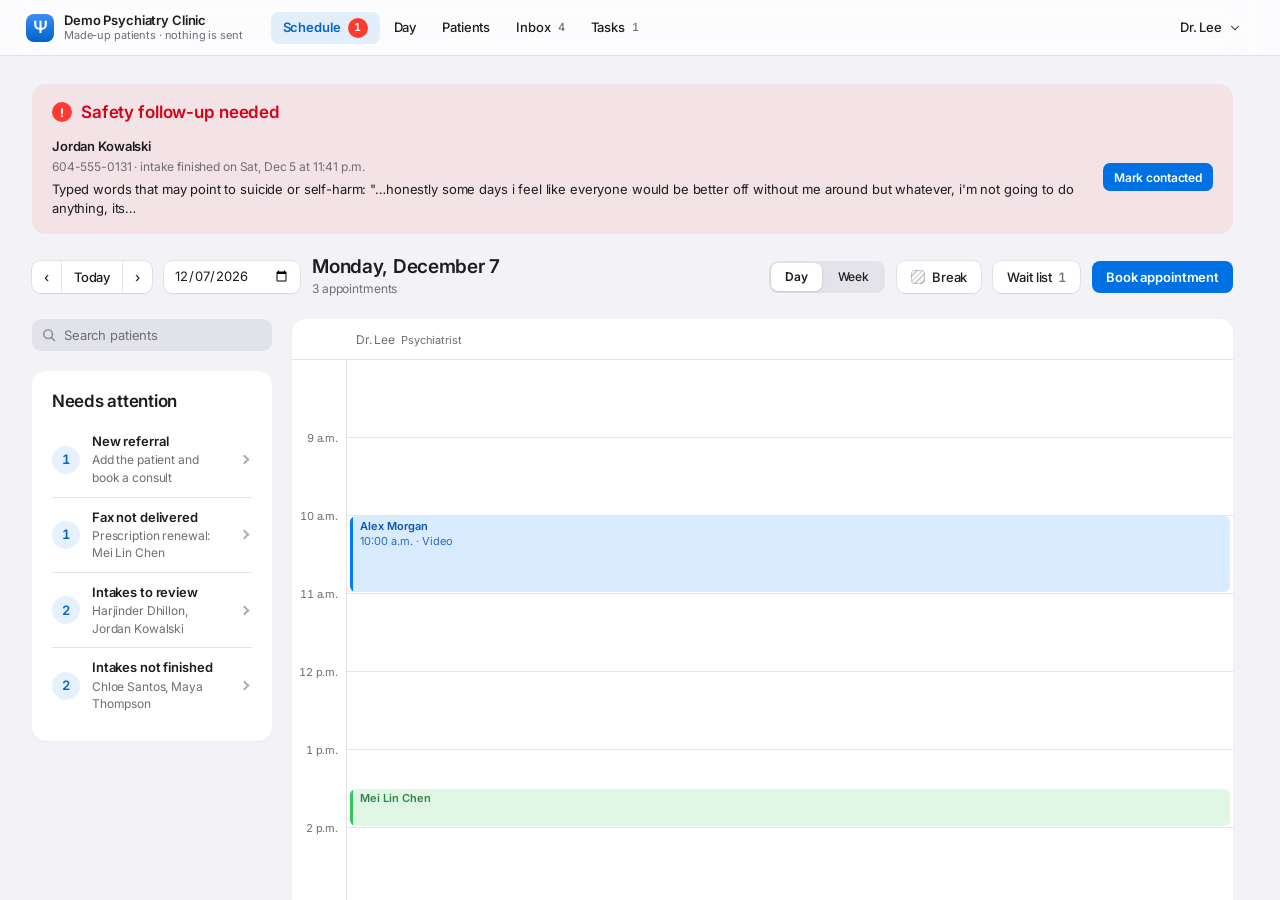
==== commit ae9da36c: "Put the sections back across the top Co-Authored-By: Claude Opus 5.5 <noreply@anthropic.com>" ====
--- a/index.html
+++ b/index.html
@@ -8,8 +8,8 @@
 <link rel="preconnect" href="https://fonts.googleapis.com">
 <link rel="preconnect" href="https://fonts.gstatic.com" crossorigin>
 <link rel="stylesheet" href="https://fonts.googleapis.com/css2?family=Inter:wght@400..700&display=swap">
-  <script type="module" crossorigin src="./assets/main-DcnmbmKM.js"></script>
-  <link rel="stylesheet" crossorigin href="./assets/main-C4Z3PeYS.css">
+  <script type="module" crossorigin src="./assets/main-DYtG8udl.js"></script>
+  <link rel="stylesheet" crossorigin href="./assets/main-BxvrMZUq.css">
 </head>
 <body>
 <div id="root"></div>
--- a/assets/main-BxvrMZUq.css
+++ b/assets/main-BxvrMZUq.css
@@ -0,0 +1 @@
+:root{--bg:#f2f2f7;--surface:#fff;--surface-2:#f7f7fa;--surface-3:#ededf2;--ink:#1d1d1f;--muted:#6e6e73;--faint:#aeaeb2;--line:#3c3c4321;--line-2:#3c3c433d;--fill:#78788029;--fill-2:#7676801f;--fill-3:#74748012;--accent:#0071e3;--accent-text:#06c;--accent-ink:#fff;--accent-soft:#0071e31a;--red:#ff3b30;--danger:#d70015;--danger-soft:#ff3b3014;--orange:#ff9500;--caution:#b25000;--caution-soft:#ff95001f;--green:#34c759;--ok:#248a3d;--blue:#007aff;--info:#06c;--purple:#af52de;--focus:#0071e366;--bar:#ffffffc7;--side:#ffffffb8;--side-ink:#1d1d1f;--side-muted:#86868b;--side-hover:#0000000b;--side-active:#0071e3;--btn-bg:#fff;--btn-hover:#f5f5f7;--btn-ring:#00000021;--seg-thumb:#fff;--field:#fff;--sheet:#fff;--hud:#fafafcf0;--hud-ink:#1d1d1f;--chat-bg:#fff;--chat-bar:#f9f9fbf0;--bubble:#e9e9eb;--t-consult:#007aff;--t-follow:#34c759;--t-med:#af52de;--paper:#fff;--paper-ink:#1d1d1f;--paper-muted:#6e6e73;--paper-line:#e5e5ea;--paper-fax:#fbfbf8;--shadow-sm:0 1px 2px #0000000a;--shadow:0 24px 60px #0000002e,0 0 0 .5px #00000014;--font-ui:-apple-system,BlinkMacSystemFont,"SF Pro Text","Inter","Segoe UI",Roboto,sans-serif;--r-lg:14px;--r-md:10px;--r-sm:8px}@media (prefers-color-scheme:dark){:root:not([data-theme=light]){--bg:#000;--surface:#1c1c1e;--surface-2:#232326;--surface-3:#2c2c2e;--ink:#f5f5f7;--muted:#98989d;--faint:#636366;--line:#5454588c;--line-2:#78788080;--fill:#7878805c;--fill-2:#7676803d;--fill-3:#76768029;--accent:#0a84ff;--accent-text:#4da3ff;--accent-ink:#fff;--accent-soft:#0a84ff33;--red:#ff453a;--danger:#ff6961;--danger-soft:#ff453a29;--orange:#ff9f0a;--caution:#ffb340;--caution-soft:#ff9f0a29;--green:#30d158;--ok:#30db5b;--blue:#0a84ff;--info:#4da3ff;--purple:#bf5af2;--focus:#0a84ff99;--bar:#1c1c1ecc;--side:#1c1c1eb8;--side-ink:#f5f5f7;--side-muted:#8e8e93;--side-hover:#ffffff0f;--side-active:#0a84ff;--btn-bg:#ffffff1f;--btn-hover:#ffffff2e;--btn-ring:#ffffff0f;--seg-thumb:#636366;--field:#ffffff0f;--sheet:#2c2c2e;--hud:#2c2c2ef0;--hud-ink:#f5f5f7;--chat-bg:#000;--chat-bar:#161618f0;--bubble:#262628;--t-consult:#0a84ff;--t-follow:#30d158;--t-med:#bf5af2;--paper:#fff;--paper-ink:#1d1d1f;--paper-muted:#6e6e73;--paper-line:#e5e5ea;--paper-fax:#f7f7f2;--shadow-sm:0 0 0 .5px #ffffff0f;--shadow:0 24px 60px #0009,0 0 0 .5px #ffffff1f;--lightningcss-light: ;--lightningcss-dark:initial;color-scheme:dark}}:root[data-theme=dark]{--bg:#000;--surface:#1c1c1e;--surface-2:#232326;--surface-3:#2c2c2e;--ink:#f5f5f7;--muted:#98989d;--faint:#636366;--line:#5454588c;--line-2:#78788080;--fill:#7878805c;--fill-2:#7676803d;--fill-3:#76768029;--accent:#0a84ff;--accent-text:#4da3ff;--accent-ink:#fff;--accent-soft:#0a84ff33;--red:#ff453a;--danger:#ff6961;--danger-soft:#ff453a29;--orange:#ff9f0a;--caution:#ffb340;--caution-soft:#ff9f0a29;--green:#30d158;--ok:#30db5b;--blue:#0a84ff;--info:#4da3ff;--purple:#bf5af2;--focus:#0a84ff99;--bar:#1c1c1ecc;--side:#1c1c1eb8;--side-ink:#f5f5f7;--side-muted:#8e8e93;--side-hover:#ffffff0f;--side-active:#0a84ff;--btn-bg:#ffffff1f;--btn-hover:#ffffff2e;--btn-ring:#ffffff0f;--seg-thumb:#636366;--field:#ffffff0f;--sheet:#2c2c2e;--hud:#2c2c2ef0;--hud-ink:#f5f5f7;--chat-bg:#000;--chat-bar:#161618f0;--bubble:#262628;--t-consult:#0a84ff;--t-follow:#30d158;--t-med:#bf5af2;--paper:#fff;--paper-ink:#1d1d1f;--paper-muted:#6e6e73;--paper-line:#e5e5ea;--paper-fax:#f7f7f2;--shadow-sm:0 0 0 .5px #ffffff0f;--shadow:0 24px 60px #0009,0 0 0 .5px #ffffff1f;--lightningcss-light: ;--lightningcss-dark:initial;color-scheme:dark}*,:before,:after{box-sizing:border-box}[hidden]{display:none!important}html,body{height:100%;overflow:hidden}body{background:var(--bg);color:var(--ink);font-family:var(--font-ui);letter-spacing:-.01em;-webkit-font-smoothing:antialiased;-moz-osx-font-smoothing:grayscale;margin:0;font-size:13px;line-height:1.47}button,input,select,textarea{font:inherit;color:inherit;letter-spacing:inherit}:focus-visible{outline:3px solid var(--focus);outline-offset:1px}h1,h2,h3{text-wrap:balance;margin:0;font-weight:600}p{margin:0}b,strong{font-weight:600}a{color:var(--accent-text);text-decoration:none}.mono{letter-spacing:0;font-variant-numeric:tabular-nums}.muted{color:var(--muted)}.num-t{font-variant-numeric:tabular-nums}.nowrap{white-space:nowrap}.pre{white-space:pre-wrap}.visually-hidden{clip:rect(0 0 0 0);white-space:nowrap;border:0;width:1px;height:1px;margin:-1px;padding:0;overflow:hidden;position:absolute!important}.shell{grid-template-columns:232px minmax(0,1fr);height:100%;display:grid}.side{background:var(--side);-webkit-backdrop-filter:saturate(180%)blur(24px);backdrop-filter:saturate(180%)blur(24px);border-right:1px solid var(--line);padding-block:20px 16px;padding-left:max(10px, env(safe-area-inset-left,0px));flex-direction:column;gap:18px;min-height:0;padding-right:10px;display:flex;overflow-y:auto}.brand{color:var(--ink);text-align:left;cursor:pointer;font:inherit;letter-spacing:inherit;background:0 0;border:0;border-radius:10px;flex:none;align-items:center;gap:10px;margin:0 6px 0 -6px;padding:4px 10px 4px 4px;display:inline-flex}.brand:hover{background:var(--fill-3)}.brand-mark{color:#fff;background:linear-gradient(#3a8ef6,#0062cc);border-radius:8px;flex:none;place-items:center;width:28px;height:28px;font-size:17px;font-weight:600;line-height:1;display:grid}.brand-text{gap:1px;min-width:0;line-height:1.25;display:grid}.brand-text b{font-size:13px}.brand-text small{color:var(--muted);font-size:11px}.nav{gap:2px;display:grid}.nav button{width:100%;color:var(--side-ink);cursor:pointer;text-align:left;background:0 0;border:0;border-radius:8px;align-items:center;gap:10px;min-height:34px;padding:6px 10px;font-size:13px;display:flex}.nav button:hover{background:var(--side-hover)}.nav button[aria-current=true]{background:var(--side-active);color:#fff}.nav svg,.tabbar svg{stroke:currentColor;fill:none;stroke-width:1.7px;stroke-linecap:round;stroke-linejoin:round;flex:none}.nav svg{width:19px;height:19px;color:var(--accent)}.nav button[aria-current=true] svg{color:#fff}.badge{background:var(--red);color:#fff;letter-spacing:0;font-variant-numeric:tabular-nums;border-radius:10px;justify-content:center;align-items:center;min-width:20px;height:20px;margin-left:auto;padding:0 6px;font-size:11px;font-weight:600;display:inline-flex}.badge.soft{color:var(--side-muted);background:0 0;min-width:0;padding:0;font-weight:500}.nav button[aria-current=true] .badge.soft{color:#ffffffd9}.side-foot{gap:8px;margin-top:auto;padding:0 10px;display:grid}.side-foot label{color:var(--side-muted);font-size:11px;font-weight:600}.side-foot .link{color:var(--accent-text);cursor:pointer;text-align:left;background:0 0;border:0;padding:0;font-size:12px}.mainwrap{flex-direction:column;min-width:0;min-height:0;display:flex}.topbar{padding-block:8px;min-height:52px;padding-left:28px;padding-right:max(28px, env(safe-area-inset-right,0px));background:var(--bar);-webkit-backdrop-filter:saturate(180%)blur(24px);backdrop-filter:saturate(180%)blur(24px);border-bottom:1px solid var(--line);flex:none;align-items:center;gap:12px;display:flex}.crumb{flex:auto;align-items:center;min-width:0;display:flex}.back{color:var(--accent-text);cursor:pointer;background:0 0;border:0;border-radius:6px;align-items:center;gap:6px;padding:4px 6px 4px 2px;font-size:13px;display:inline-flex}.back:before{content:"";border-bottom:2px solid;border-left:2px solid;width:9px;height:9px;margin-left:4px;transform:rotate(45deg)}.search{flex:0 260px;min-width:0;position:relative}.search input{background-color:var(--fill-2);background-image:url("data:image/svg+xml,%3Csvg xmlns='http://www.w3.org/2000/svg' viewBox='0 0 16 16'%3E%3Ccircle cx='7' cy='7' r='5' fill='none' stroke='%238E8E93' stroke-width='1.8'/%3E%3Cpath d='M11 11l3.5 3.5' stroke='%238E8E93' stroke-width='1.8' stroke-linecap='round'/%3E%3C/svg%3E");background-position:10px;background-repeat:no-repeat;background-size:14px 14px;border:0;border-radius:9px;width:100%;height:32px;padding:7px 12px 7px 32px;font-size:13px}.search input::placeholder{color:var(--muted)}.search ul{z-index:30;background:var(--sheet);box-shadow:var(--shadow);border-radius:12px;margin:0;padding:5px;list-style:none;position:absolute;top:calc(100% + 6px);left:0;right:0}.search li button{text-align:left;cursor:pointer;background:0 0;border:0;border-radius:7px;width:100%;padding:8px 10px;font-size:13px}.search li button:hover,.search li button:focus-visible{background:var(--accent);color:#fff}.search li button:hover .muted,.search li button:focus-visible .muted{color:#fffc}.main{--main-pad-b:64px;min-height:0;padding-block:28px var(--main-pad-b);padding-left:32px;padding-right:max(32px, env(safe-area-inset-right,0px));flex:auto;overflow-y:auto}.tabbar{display:none}@media (width<=900px){.shell{grid-template-rows:minmax(0,1fr) auto;grid-template-columns:minmax(0,1fr)}.side{display:none}.topbar{padding-left:max(16px, env(safe-area-inset-left,0px));padding-right:max(16px, env(safe-area-inset-right,0px))}.main{--main-pad-b:32px;padding-block:20px var(--main-pad-b);padding-left:max(16px, env(safe-area-inset-left,0px));padding-right:max(16px, env(safe-area-inset-right,0px))}.tabbar{background:var(--bar);-webkit-backdrop-filter:saturate(180%)blur(24px);backdrop-filter:saturate(180%)blur(24px);border-top:1px solid var(--line);padding-top:4px;padding-bottom:max(6px, env(safe-area-inset-bottom,0px));padding-left:max(4px, env(safe-area-inset-left,0px));padding-right:max(4px, env(safe-area-inset-right,0px));grid-template-columns:repeat(5,minmax(0,1fr));display:grid}.tabbar button{color:var(--muted);cursor:pointer;letter-spacing:0;background:0 0;border:0;justify-items:center;gap:1px;padding:5px 2px 3px;font-size:11px;font-weight:500;display:grid;position:relative}.tabbar button[aria-current=true]{color:var(--accent)}.tabbar svg{width:25px;height:25px}.tabbar .badge,.tabbar .badge.soft{background:var(--red);color:#fff;min-width:18px;height:18px;margin:0;padding:0 5px;font-size:11px;font-weight:600;position:absolute;top:0;left:calc(50% + 7px)}}.shell{grid-template-columns:minmax(0,1fr)}.topnav{flex:none;gap:2px;display:flex}.topnav button{color:var(--ink);cursor:pointer;background:0 0;border:0;border-radius:8px;align-items:center;gap:7px;min-height:32px;padding:6px 12px;font-size:13px;font-weight:500;display:inline-flex}.topnav button:hover{background:var(--fill-3)}.topnav button[aria-current=true]{background:var(--accent-soft);color:var(--accent-text);font-weight:600}.topnav svg{display:none}.topnav .badge{margin-left:0}.topnav .badge.soft{color:var(--muted)}.topnav button[aria-current=true] .badge.soft{color:var(--accent-text)}.acct{flex:none;margin-left:auto}.acct-btn{color:var(--ink);cursor:pointer;white-space:nowrap;background:0 0;border:0;border-radius:8px;align-items:center;gap:6px;min-height:32px;padding:6px 10px;font-size:13px;font-weight:500;display:inline-flex}.acct-btn:hover,.acct-btn[aria-expanded=true]{background:var(--fill-3)}.acct-btn .chev{width:14px;height:14px}.acct-h{color:var(--muted);margin:4px 10px 3px;font-size:11px;font-weight:600}.acct-sep{border:0;border-top:1px solid var(--line);margin:4px 6px}.acct-menu button{align-items:center;gap:8px;display:flex}.acct-menu [role=menuitemradio][aria-checked=true]:after{content:"";border-bottom:2px solid;border-left:2px solid;width:9px;height:5px;margin-left:auto;transform:translateY(-2px)rotate(-45deg)}@media (width<=900px){.topnav,.brand-text small{display:none}}html[data-locked] #shell{display:none}.signin{background:var(--bg);place-items:center;min-height:100dvh;padding:24px 16px;display:grid}.signin-card{background:var(--sheet);width:min(380px,100%);box-shadow:var(--shadow);border-radius:14px;padding:28px 24px 24px}.signin-card h1{letter-spacing:-.02em;font-size:22px;font-weight:700}.signin-brand{align-items:center;gap:10px;font-size:13px;display:flex}.signin-card .btn-primary{width:100%;min-height:36px}.start-steps{gap:6px;margin:0;padding-left:20px;font-size:13px;display:grid}.connect ol{gap:6px;margin:0;padding-left:20px;display:grid}@media (width>=901px) and (width<=1179px){.brand-text{display:none}.brand{padding:4px}}.page.wide{max-width:1440px}.sched-tools{flex-wrap:wrap;align-items:center;gap:10px 12px;display:flex}.sched-title{gap:1px;min-width:0;display:grid}.sched-title h1{letter-spacing:-.015em;font-size:19px;font-weight:600;line-height:1.2}.date-pick{background:var(--btn-bg);height:32px;box-shadow:0 0 0 .5px var(--btn-ring),0 1px 1.5px #0000000f;font:inherit;color:var(--ink);--lightningcss-light:initial;--lightningcss-dark: ;color-scheme:light dark;border:0;border-radius:8px;padding:0 10px;font-size:13px}@media (prefers-color-scheme:dark){.date-pick{--lightningcss-light: ;--lightningcss-dark:initial}}.btn-on,.btn-on:hover:not(:disabled){background:var(--accent-soft);color:var(--accent-text);box-shadow:none}.sched{grid-template-columns:minmax(0,1fr);align-items:start;gap:20px;display:grid}@media (width>=1000px){.sched{grid-template-columns:240px minmax(0,1fr)}}@media (width>=1180px){.sched.with-panel{grid-template-columns:240px minmax(0,1fr) 320px}}.rail-col{min-width:0}.finder{flex:none;width:100%}.staff-row{align-items:center;gap:10px;font-size:13px;display:flex}.staff-row small{color:var(--muted);font-size:12px;display:block}.staff-dot{background:var(--accent);border-radius:50%;flex:none;width:10px;height:10px}.cal.day{grid-template-columns:54px minmax(0,1fr)}.cal-dh small{color:var(--muted);font-size:11px}.cal-day{cursor:pointer}.cal-closed{color:var(--faint);background:var(--fill-3);place-items:center;font-size:12px;display:grid;position:absolute;inset:0}.appt{cursor:pointer}.appt.sel{box-shadow:0 0 0 2px var(--c);z-index:4}.lock{stroke:currentColor;fill:none;stroke-width:2px;stroke-linecap:round;stroke-linejoin:round;vertical-align:-2px;flex:none;width:13px;height:13px}.appt .lock{width:11px;height:11px;margin-right:3px}.apanel{gap:14px;max-height:calc(100vh - 110px);display:grid;position:sticky;top:0;overflow:auto}@media (width<=1179px){.apanel{display:none}}.apanel-h{justify-content:space-between;align-items:flex-start;gap:10px;display:flex}.apanel-h .hint{margin-top:2px}.linkish.big{letter-spacing:-.015em;font-size:19px}.status-seg{width:100%}.status-seg button{flex:1 1 0;justify-content:center;padding-left:6px;padding-right:6px}.day-list{display:grid}.day-row{border-top:1px solid var(--line);flex-wrap:wrap;align-items:center;gap:8px 14px;padding:10px 0;display:flex}.day-row:first-child,.day-row.next+.day-row{border-top-color:#0000}.day-row.next{background:var(--accent-soft);border-top-color:#0000;border-radius:12px;margin:2px -12px;padding:12px}.day-row.past{opacity:.55}.day-main{text-align:left;cursor:pointer;min-width:0;color:inherit;font:inherit;letter-spacing:inherit;background:0 0;border:0;flex:240px;grid-template-columns:86px minmax(0,1fr);align-items:center;gap:12px;padding:0;display:grid}.day-main .time{color:var(--muted);font-variant-numeric:tabular-nums;font-size:13px;line-height:1.3;display:grid}.day-main .time small{font-size:12px}.day-main .time .soon{color:var(--accent-text);font-weight:600}.day-main .who{gap:1px;min-width:0;padding-left:13px;display:grid;position:relative}.day-main .who:before{content:"";background:var(--c);border-radius:2px;width:3px;position:absolute;top:3px;bottom:3px;left:0}.day-main .who b{white-space:nowrap;text-overflow:ellipsis;overflow:hidden}.day-main .who small{color:var(--muted);font-size:12px}.day-main .who small .danger-t{color:var(--danger)}.day-main:hover b{color:var(--accent-text)}.session-list{gap:8px;padding:12px;display:grid}.session-list>.card-h{margin:2px 4px}.sl-groups{gap:8px;display:grid}.sl-item{text-align:left;cursor:pointer;width:100%;color:inherit;font:inherit;letter-spacing:inherit;background:0 0;border:0;border-radius:10px;gap:1px;padding:8px 10px;display:grid}.sl-item:hover{background:var(--fill-3)}.sl-item[aria-current=true]{background:var(--accent);color:#fff}.sl-item[aria-current=true] small{color:#ffffffe6}.sl-top{justify-content:space-between;align-items:center;gap:6px;min-width:0;display:flex}.sl-top b{white-space:nowrap;text-overflow:ellipsis;overflow:hidden}.sl-item small{color:var(--muted);font-size:12px}.sl-sub{align-items:center;gap:8px;min-width:0;display:flex}.sl-sub small{white-space:nowrap;text-overflow:ellipsis;flex:auto;min-width:0;overflow:hidden}@media (width<=999px){.session-list{max-height:320px;overflow:auto}}.dayv{grid-template-columns:minmax(0,1fr);align-items:start;gap:20px;display:grid}@media (width>=1000px){.dayv{grid-template-columns:250px minmax(0,1fr)}.dayrail{position:sticky;top:0}}@media (width<=999px){.dayv.has-sel .dayrail{display:none}}.dayrail{gap:10px;padding:14px 12px 12px;display:grid}.dr-date{letter-spacing:-.01em;text-align:center;font-size:21px;font-weight:300;line-height:1.2}.dr-who{background:var(--surface-2);border-radius:10px;align-items:center;gap:10px;padding:8px 10px;display:flex}.avatar.sm{width:34px;height:34px;font-size:13px}.dr-who-t{flex:auto;min-width:0;font-size:12px;line-height:1.3;display:grid}.dr-who-t b{color:var(--accent-text);font-size:12px}.dr-who-t small{color:var(--muted);font-size:11px}.dr-n{background:var(--fill-2);font-variant-numeric:tabular-nums;border-radius:11px;place-items:center;min-width:24px;height:22px;padding:0 7px;font-size:12px;font-weight:600;display:grid}.dr-scroll{overscroll-behavior:contain;min-height:220px;max-height:calc(100vh - 300px);overflow-y:auto}@media (width<=999px){.dr-scroll{max-height:none}}.dr-grid{grid-template-columns:44px minmax(0,1fr);padding:8px 0;display:grid}.dr-gut{position:relative}.dr-gut span{color:var(--muted);font-variant-numeric:tabular-nums;white-space:nowrap;font-size:10px;position:absolute;right:7px;transform:translateY(-50%)}.dr-col{border-left:1px solid var(--line);background-image:repeating-linear-gradient(to bottom, transparent 0, transparent calc(var(--hr) - 1px), var(--line) calc(var(--hr) - 1px), var(--line) var(--hr));position:relative}.dr-appt{z-index:2;background:color-mix(in srgb, var(--c) 15%, var(--surface));color:color-mix(in srgb, var(--c) 55%, var(--ink));text-align:left;font:inherit;cursor:pointer;letter-spacing:0;border:0;border-radius:6px;align-content:start;gap:1px;padding:3px 6px 3px 9px;font-size:11px;line-height:1.25;display:grid;position:absolute;left:3px;right:2px;overflow:hidden}.dr-appt:before{content:"";background:var(--c);width:3px;position:absolute;top:0;bottom:0;left:0}.dr-appt:hover{background:color-mix(in srgb, var(--c) 24%, var(--surface))}.dr-appt.consult{--c:var(--t-consult)}.dr-appt.followup{--c:var(--t-follow)}.dr-appt.medreview{--c:var(--t-med)}.dr-appt.arrived,.dr-appt.inprogress{background:color-mix(in srgb, var(--c) 30%, var(--surface))}.dr-appt.done{opacity:.6}.dr-appt.noshow{opacity:.5}.dr-appt.noshow b{text-decoration:line-through}.dr-appt.sel{box-shadow:0 0 0 2px var(--c);z-index:4}.dr-appt b,.dr-appt small{white-space:nowrap;text-overflow:ellipsis;overflow:hidden}.dr-appt small{opacity:.85;font-size:11px}.dr-t{white-space:nowrap;font-variant-numeric:tabular-nums;opacity:.9;align-items:center;gap:4px;display:flex;overflow:hidden}.dr-t .lock,.dr-t .tick{fill:none;stroke:currentColor;stroke-width:2.4px;stroke-linecap:round;stroke-linejoin:round;flex:none;width:11px;height:11px;margin-left:auto}.dr-now{background:var(--red);z-index:3;height:2px;position:absolute;left:0;right:0}.dr-now span{background:var(--red);color:#fff;white-space:nowrap;font-variant-numeric:tabular-nums;border-radius:5px;padding:1px 4px;font-size:9px;font-weight:600;position:absolute;top:50%;right:calc(100% + 2px);transform:translateY(-50%)}.dr-foot{flex-wrap:wrap;align-items:center;gap:8px;display:flex}.dr-foot .date-pick{flex:120px;width:auto;min-width:0}.day-empty{text-align:center;justify-items:center;gap:8px;padding:48px 24px;display:grid}.day-empty-ico{fill:none;width:56px;height:56px;stroke:var(--faint);stroke-width:1.2px;stroke-linecap:round;stroke-linejoin:round}.day-empty h2{font-size:17px;font-weight:600}.day-chart{min-width:0}.pt-head.in-day .avatar{width:44px;height:44px;font-size:16px}.pt-head.in-day h1{font-size:26px}.chart{gap:12px;min-width:0;display:grid}.ch-head{flex-wrap:wrap;justify-content:space-between;align-items:center;gap:10px;display:flex}.ch-head h2{letter-spacing:-.02em;font-size:22px;font-weight:700}.ch-tools{flex-wrap:wrap;align-items:center;gap:8px;display:flex}.ch-tools .search{flex:200px}.ch-tools .filter,.ce-bar .filter,.pad-size .filter{width:auto;height:28px;padding-right:30px;font-size:12px}.ch-alert{background:var(--danger-soft);color:var(--danger);border-radius:12px;align-items:flex-start;gap:8px;padding:10px 14px;font-size:13px;display:flex}.ch-alert b{flex:none}.ch-alert span{color:var(--ink)}.ch-start{background:var(--accent-soft);border-radius:12px;flex-wrap:wrap;align-items:center;gap:10px 16px;padding:12px 16px;display:flex}.ch-start .grow{flex:260px;gap:2px;min-width:0;display:grid}.ch-start small{color:var(--muted);font-size:12px}.ch-list{gap:10px;display:grid}.ce{background:var(--surface);box-shadow:var(--shadow-sm),0 0 0 .5px var(--line);border-radius:12px;min-width:0}.ce-h{background:var(--surface-2);border-bottom:1px solid var(--line);border-radius:12px 12px 0 0;align-items:center;gap:6px;padding:7px 8px;display:flex}.ce-star{width:28px;height:28px;color:var(--faint);cursor:pointer;background:0 0;border:0;border-radius:7px;flex:none;place-items:center;display:grid}.ce-star:hover{background:var(--fill-3);color:var(--orange)}.ce-star.on{color:var(--orange)}.ce-star.on .ico{fill:currentColor}.ce-title{text-align:left;min-width:0;font:inherit;color:var(--ink);cursor:pointer;white-space:nowrap;text-overflow:ellipsis;background:0 0;border:0;flex:auto;padding:4px 2px;font-size:13px;overflow:hidden}.ce-title b{font-weight:600}.ce-meta{color:var(--muted);flex:none;align-items:center;gap:8px;font-size:12px;display:flex}.ce-appt,.ce-lock{color:var(--muted);display:inline-flex}.ce-draft{background:var(--caution-soft);color:var(--caution);border-radius:6px;align-items:center;gap:4px;padding:1px 8px;font-size:11px;font-weight:600;display:inline-flex}.ce-draft .lock{width:11px;height:11px}.ce-by{color:var(--ink);white-space:nowrap;font-weight:500}@media (width<=560px){.ce-by,.ce-appt{display:none}}.ce-prev{-webkit-line-clamp:3;overflow-wrap:anywhere;cursor:pointer;-webkit-box-orient:vertical;margin:0 0 12px;padding:10px 14px 0;font-size:13px;line-height:1.5;display:-webkit-box;overflow:hidden}.ce-prev:hover{color:var(--accent-text)}.ce-body{gap:14px;min-width:0;padding:14px 16px 16px;display:grid}.ce-capture{background:var(--surface-2);border-radius:12px;gap:8px;padding:12px 14px;display:grid}.ce-capture-row{flex-wrap:wrap;justify-content:space-between;align-items:center;gap:8px 14px;display:flex}.ce-capture-t{align-items:center;gap:8px;font-size:13px;font-weight:600;display:inline-flex}.ce-ai{gap:8px;display:grid}.ce-appt-l{color:var(--muted);flex-wrap:wrap;align-items:center;gap:6px;margin:0;font-size:12px;display:flex}.ce-appt-l b{color:var(--ink);font-weight:600}.ce-bar{bottom:calc(-1 * var(--main-pad-b,0px));z-index:3;background:var(--surface);border-top:1px solid var(--line);border-radius:0 0 12px 12px;gap:6px;margin:4px -16px -16px;padding:10px 16px 12px;display:grid;position:sticky}.ce-bar-row{flex-wrap:wrap;align-items:center;gap:8px 10px;display:flex}.ce-check{color:var(--ink);cursor:pointer;align-items:center;gap:6px;font-size:12px;display:inline-flex}.ce-check input{width:15px;height:15px;accent-color:var(--accent);margin:0}.tp-build .ce-bar{margin:4px -20px -18px;padding:10px 20px 12px}@media (width<=700px){.ce-bar{position:static}}.it{gap:8px;min-width:0;display:grid}.it-h{align-items:center;gap:8px;min-height:24px;display:flex}.it-t{flex:auto;align-items:center;gap:8px;margin:0;font-size:13px;font-weight:600;display:flex}.it-t .tag{background:var(--accent-soft);color:var(--accent-text);border-radius:6px;padding:1px 8px;font-size:11px;font-weight:500}.it-head{letter-spacing:-.01em;flex:auto;margin:6px 0 0;font-size:15px;font-weight:700}.it-acts{opacity:0;gap:3px;margin-left:auto;transition:opacity .12s;display:inline-flex}.it:hover>.it-h .it-acts,.it:focus-within>.it-h .it-acts{opacity:1}@media (hover:none){.it-acts{opacity:1}}@media (prefers-reduced-motion:reduce){.it-acts{transition:none}}.it-act{background:var(--fill-2);width:26px;height:26px;color:var(--muted);cursor:pointer;border:0;border-radius:50%;place-items:center;display:grid}.it-act:hover{background:var(--fill);color:var(--ink)}.it-act.danger:hover{background:var(--danger-soft);color:var(--danger)}.it-act .ico{width:14px;height:14px}.it-instr{background:var(--fill-3);color:var(--muted);border-radius:10px;align-items:flex-start;gap:8px;margin:0;padding:8px 12px;font-size:12px;display:flex}.it-checks{flex-wrap:wrap;gap:6px 18px;display:flex}.it-check{cursor:pointer;align-items:center;gap:7px;font-size:13px;display:inline-flex}.it-check input{width:16px;height:16px;accent-color:var(--accent);margin:0}.it-checks-r{color:var(--muted);flex-wrap:wrap;gap:4px 18px;margin:0;padding:0;font-size:13px;list-style:none;display:flex}.it-checks-r li{align-items:center;gap:6px;display:inline-flex}.it-checks-r li.on{color:var(--ink)}.it-checks-r li.on .ico{color:var(--accent)}.it-select{max-width:320px}.it-scale{flex-wrap:wrap;align-items:center;gap:10px;display:flex}.it-scale input[type=range]{max-width:360px;accent-color:var(--accent);flex:200px}.it-scale input.unset{opacity:.45}.it-scale-v{font-variant-numeric:tabular-nums;min-width:90px;font-size:13px;font-weight:600}.it-scale-r{align-items:center;gap:10px;font-size:13px;display:flex}.it-meter{background:var(--fill-2);border-radius:3px;width:160px;height:6px;position:relative;overflow:hidden}.it-meter i{background:var(--accent);border-radius:3px;position:absolute;inset:0 auto 0 0}.it-vitals{flex-wrap:wrap;gap:12px 20px;display:flex}.it-vital{color:var(--muted);gap:4px;font-size:12px;display:grid}.it-vin{color:var(--ink);align-items:center;gap:5px;display:inline-flex}.it-vin input{background:var(--field);height:30px;box-shadow:inset 0 0 0 1px var(--line-2);color:var(--ink);font:inherit;font-variant-numeric:tabular-nums;border:0;border-radius:7px;padding:0 8px;font-size:13px}.it-vin input:focus{box-shadow:inset 0 0 0 1px var(--accent),0 0 0 3px var(--focus);outline:none}.it-vin b{font-variant-numeric:tabular-nums;font-size:15px}.it-vin small{color:var(--muted);font-size:11px}.it-design{pointer-events:none}.plan-list{gap:8px;display:grid}.plan-read{gap:4px;margin:0;padding-left:20px;font-size:13px;line-height:1.5;display:grid}.pad{gap:8px;max-width:100%;display:grid}.pad-small .pad-canvas{max-width:340px}.pad-medium .pad-canvas{max-width:520px}.pad-large .pad-canvas{max-width:none}.pad-main{align-items:flex-start;gap:8px;display:flex}.pad-tools{background:var(--fill-3);border-radius:10px;gap:3px;padding:4px;display:grid}.pad-tool{width:30px;height:30px;color:var(--ink);cursor:pointer;background:0 0;border:0;border-radius:7px;place-items:center;display:grid}.pad-tool:hover{background:var(--fill-2)}.pad-tool[aria-pressed=true]{background:var(--accent);color:var(--accent-ink)}.pad-sep{background:var(--line);height:1px;margin:2px 4px}.pad-dot{background:currentColor;border-radius:50%;display:block}.pad-swatch{width:14px;height:14px;box-shadow:0 0 0 1px var(--line-2);border-radius:50%;display:block}.pad-canvas{min-width:0;box-shadow:inset 0 0 0 1px var(--line-2);background:#fff;border-radius:10px;flex:auto}.pad-svg{touch-action:none;-webkit-user-select:none;user-select:none;width:100%;height:auto;display:block}.pad.edit .pad-svg{cursor:crosshair}.pad-art{fill:none;stroke:#8e8e93;stroke-width:1.6px;stroke-linecap:round;stroke-linejoin:round}.pad-art .faint{stroke:#c7c7cc}.pad-art text{fill:#8e8e93;stroke:none;text-anchor:middle;font-size:13px;font-family:var(--font-ui)}.pad-ink path{fill:none;stroke-linecap:round;stroke-linejoin:round}.pad-pins circle{fill:#0071e3;stroke:#fff;stroke-width:2px}.pad-pins text{fill:#fff;text-anchor:middle;font-size:12px;font-weight:700;font-family:var(--font-ui)}.pad-under{flex-wrap:wrap;align-items:center;gap:8px 12px;display:flex}.pad-size{color:var(--muted);align-items:center;gap:6px;font-size:12px;display:inline-flex}.pad-notes{gap:8px;margin:0;padding:0;list-style:none;display:grid}.pad-notes li{align-items:flex-start;gap:8px;font-size:13px;display:flex}.pad-notes .nf-field{flex:auto}.pad-num{color:#fff;background:#0071e3;border-radius:50%;flex:none;place-items:center;width:22px;height:22px;margin-top:5px;font-size:11px;font-weight:700;display:grid}.pad:not(.edit) .pad-num{margin-top:0}.tp-tbl td b{font-weight:600;display:block}.tp-by{color:var(--muted);font-size:12px;display:block}.tp-act{text-align:right}.tp-name{align-items:center;gap:6px;display:flex}.tp-name-l{justify-content:space-between;align-items:center;display:flex}.tp-parts{margin:0;padding:0;list-style:none;display:grid}.tp-parts li{border-bottom:1px solid var(--line);align-items:center;gap:10px;padding:7px 4px;font-size:13px;display:flex}.tp-parts li:last-child{border-bottom:0}.tp-parts li span{flex:auto}.tp-parts li small{color:var(--muted);font-size:12px}.tp-parts .ico{color:var(--accent-text)}.tp-build{gap:14px;display:grid}.switch{appearance:none;background:var(--fill);cursor:pointer;vertical-align:middle;border-radius:11px;flex:none;width:38px;height:22px;margin:0;transition:background .15s;position:relative}.switch:after{content:"";background:#fff;border-radius:50%;width:18px;height:18px;transition:transform .15s;position:absolute;top:2px;left:2px;box-shadow:0 1px 3px #00000040}.switch:checked{background:var(--green)}.switch:checked:after{transform:translate(16px)}.switch:disabled{opacity:.5;cursor:default}.switch:focus-visible{box-shadow:0 0 0 3px var(--focus);outline:none}@media (prefers-reduced-motion:reduce){.switch,.switch:after{transition:none}}.ai-top{flex-wrap:wrap;align-items:center;gap:8px 12px;display:flex}.ai-top .search{flex:180px}.ai-grid{grid-template-columns:repeat(auto-fill,minmax(220px,1fr));gap:8px;display:grid}.ai-card{background:var(--fill-3);color:var(--ink);text-align:left;font:inherit;cursor:pointer;border:0;border-radius:10px;align-items:flex-start;gap:10px;padding:10px 12px;display:flex}.ai-card:hover,.ai-card:focus-visible{background:var(--accent-soft);outline:none}.ai-card .ico{width:20px;height:20px;color:var(--accent-text);margin-top:1px}.ai-card span{gap:2px;min-width:0;display:grid}.ai-card b{font-size:13px}.ai-card small{color:var(--muted);font-size:12px;line-height:1.35}.lib{grid-template-columns:minmax(0,1fr);gap:12px;display:grid}@media (width>=700px){.lib{grid-template-columns:260px minmax(0,1fr)}}.lib-list{align-content:start;gap:4px;max-height:50vh;display:grid;overflow:auto}.lib-item{color:var(--ink);text-align:left;font:inherit;cursor:pointer;background:0 0;border:0;border-radius:9px;gap:2px;padding:8px 10px;display:grid}.lib-item:hover{background:var(--fill-3)}.lib-item[aria-selected=true]{background:var(--accent);color:var(--accent-ink)}.lib-item small{color:var(--muted);font-size:12px}.lib-item[aria-selected=true] small{color:#ffffffd9}.lib-prev{background:var(--surface-2);border-radius:12px;align-content:start;gap:10px;padding:12px 14px;display:grid}.lib-prev h3{font-size:15px;font-weight:600}.lib-prev>.btn{justify-self:start}.more-list.grouped{min-width:260px;max-height:min(60vh,520px);overflow:auto}.more-list.grouped button{gap:1px;display:grid}.more-list.grouped small{opacity:.75;font-size:11px}.title-line{flex-wrap:wrap;align-items:center;gap:6px 12px;display:flex}.rec-ctl{flex-wrap:wrap;align-items:center;gap:8px;display:flex}.mic{align-items:center;gap:6px;display:inline-flex}.mic select{text-overflow:ellipsis;max-width:220px}.lang .ico{color:var(--muted)}.bars{align-items:center;gap:2px;height:16px;display:inline-flex}.bars i{background:var(--faint);border-radius:2px;width:3px;height:4px;display:block}.bars.on i{background:var(--green);animation:1s ease-in-out infinite lvl}.bars.on i:nth-child(2){animation-delay:.12s}.bars.on i:nth-child(3){animation-delay:.24s}.bars.on i:nth-child(4){animation-delay:.36s}.bars.on i:nth-child(5){animation-delay:.48s}.bars.live i{background:var(--green);transition:height 80ms linear}@keyframes lvl{0%,to{height:4px}50%{height:15px}}@media (prefers-reduced-motion:reduce){.bars.on i{height:10px;animation:none}}.split{display:inline-flex}.split>.btn-record{border-radius:8px 0 0 8px}.split .more{display:inline-flex}.split .rec-caret{border-left:1px solid #0003;border-radius:0 8px 8px 0;padding:5px 9px 5px 8px}.rec-caret:before{display:none}.chev,.clip,.ico{fill:none;stroke:currentColor;stroke-width:1.8px;stroke-linecap:round;stroke-linejoin:round;flex:none;width:15px;height:15px}.ico.dots{fill:currentColor;stroke:none}.rec-hint{margin:-6px 0 0}.live-dot{background:var(--red);border-radius:50%;width:7px;height:7px;animation:1.2s infinite pulse}@media (prefers-reduced-motion:reduce){.live-dot{animation:none}}.attach-row{flex-wrap:wrap;align-items:center;gap:8px;display:flex}.file-chip{background:var(--fill-3);border-radius:999px;align-items:center;gap:2px;max-width:100%;padding:2px 3px 2px 10px;font-size:12px;display:inline-flex}.file-chip span{text-overflow:ellipsis;white-space:nowrap;overflow:hidden}.file-chip button{color:var(--muted);cursor:pointer;background:0 0;border:0;border-radius:50%;width:20px;height:20px;font-size:14px;line-height:1}.file-chip button:hover{background:var(--fill-2);color:var(--ink)}.btn-icon{width:28px;padding:0}.ctx-quote{font-size:13px}.ctx-list{gap:4px;margin:0;padding-left:18px;font-size:13px;display:grid}.signed-tag{color:var(--ok);align-items:center;gap:6px;font-size:12px;font-weight:600;display:inline-flex}b .lock{margin-right:5px}.page{gap:22px;min-width:0;max-width:1180px;margin:0 auto;display:grid}.page.narrow{max-width:760px}.page-head{flex-wrap:wrap;justify-content:space-between;align-items:center;gap:12px 16px;display:flex}.title-block{min-width:0}.page-head h1,.pt-name h1{letter-spacing:-.022em;font-size:30px;font-weight:700;line-height:1.12}.subtitle{color:var(--muted);margin-top:3px;font-size:13px}.head-actions{flex-wrap:wrap;align-items:center;gap:8px;display:flex}.card{background:var(--surface);border-radius:var(--r-lg);min-width:0;box-shadow:var(--shadow-sm);padding:18px 20px}.card>h2,.card-h{letter-spacing:-.015em;flex-wrap:wrap;justify-content:space-between;align-items:center;gap:8px;margin:0 0 8px;font-size:17px;font-weight:600;display:flex}.card-h h2{font-size:17px;font-weight:600}.cols{grid-template-columns:minmax(0,1fr);align-items:start;gap:20px;display:grid}@media (width>=1100px){.cols.two{grid-template-columns:minmax(0,1.5fr) minmax(0,1fr)}.cols.even{grid-template-columns:repeat(2,minmax(0,1fr))}.cols.side-r{grid-template-columns:minmax(0,1fr) 290px}}.stack{gap:10px;min-width:0;display:grid}.stack.gap-l{gap:20px}.stack>.btn{justify-self:start}.row{flex-wrap:wrap;align-items:center;gap:8px;display:flex}.bar-line{flex-wrap:wrap;align-items:center;gap:8px 14px;display:flex}.spacer{flex:auto}.grow{flex:180px;min-width:0}.hint{color:var(--muted);margin:0;font-size:12px}.empty{color:var(--muted);text-align:center;justify-items:center;gap:12px;padding:22px 12px;font-size:13px;display:grid}.empty.small{text-align:left;justify-items:start;padding:6px 0;font-size:13px}.sect{letter-spacing:-.015em;font-size:17px;font-weight:600}.btn{background:var(--btn-bg);min-height:32px;color:var(--ink);box-shadow:0 0 0 .5px var(--btn-ring),0 1px 1.5px #0000000f;text-align:center;cursor:pointer;border:0;border-radius:8px;justify-content:center;align-items:center;gap:6px;padding:5px 14px;font-size:13px;font-weight:500;line-height:1.25;display:inline-flex}.btn:hover:not(:disabled){background:var(--btn-hover)}.btn:disabled{opacity:.4;cursor:default}.btn-primary,.btn-primary:hover:not(:disabled){background:var(--accent);color:var(--accent-ink);box-shadow:none;font-weight:600}.btn-primary:hover:not(:disabled){filter:brightness(1.08)}.btn-danger,.btn-danger:hover:not(:disabled){background:var(--red);color:#fff;box-shadow:none;font-weight:600}.btn-quiet{box-shadow:none;color:var(--accent-text);background:0 0;padding-left:8px;padding-right:8px}.btn-quiet:hover:not(:disabled){background:var(--fill-3)}.btn-small{border-radius:7px;min-height:28px;padding:3px 11px;font-size:12px}.btn-quiet.btn-small{padding-left:6px;padding-right:6px}.btn-inline{min-height:0;margin-top:2px;padding:2px 0}.btn-inline:hover:not(:disabled){background:0 0;text-decoration:underline}.danger-text{color:var(--danger)}.btn-record,.btn-record:hover:not(:disabled){background:var(--red);color:#fff;box-shadow:none;font-weight:600}.btn-record:before{content:"";background:#fff;border-radius:50%;width:11px;height:11px}.btn-stop{padding-left:12px}.btn-stop:before{content:"";background:#fff;border-radius:2px;width:10px;height:10px}.linkish{color:var(--ink);cursor:pointer;text-align:left;background:0 0;border:0;padding:0;font-size:13px;font-weight:600}.linkish:hover{color:var(--accent-text)}.more{position:relative}.more-list{z-index:20;background:var(--sheet);min-width:220px;box-shadow:var(--shadow);border-radius:12px;padding:5px;display:grid;position:absolute;top:calc(100% + 6px);right:0}.more-list button{text-align:left;color:var(--ink);cursor:pointer;background:0 0;border:0;border-radius:7px;padding:7px 10px;font-size:13px}.more-list button:hover,.more-list button:focus-visible{background:var(--accent);color:#fff;outline:none}.more-list button.danger{color:var(--danger)}.seg,.tabs,.ptabs{background:var(--fill-2);scrollbar-width:none;border-radius:9px;gap:2px;width:fit-content;max-width:100%;padding:2px;display:flex;overflow-x:auto}.seg button,.tab,.ptabs button{min-height:28px;color:var(--ink);cursor:pointer;white-space:nowrap;background:0 0;border:0;border-radius:7px;flex:none;align-items:center;gap:6px;padding:5px 14px;font-size:12px;font-weight:500;display:inline-flex}.seg button[aria-pressed=true],.tab[aria-selected=true],.ptabs button[aria-selected=true]{background:var(--seg-thumb);font-weight:600;box-shadow:0 1px 3px #0000001f,0 0 0 .5px #0000000a}.count{color:var(--muted);font-variant-numeric:tabular-nums;font-weight:500}.ptabs{border-radius:999px}.ptabs button{border-radius:999px;padding:5px 15px}.tabs{margin-bottom:16px}.stepper{background:var(--btn-bg);box-shadow:0 0 0 .5px var(--btn-ring),0 1px 1.5px #0000000f;border-radius:8px;display:inline-flex;overflow:hidden}.stepper .btn{box-shadow:none;background:0 0;border-radius:0;min-height:32px;padding:4px 12px}.stepper .btn:hover:not(:disabled){background:var(--fill-3)}.stepper .btn+.btn{border-left:1px solid var(--line)}.chip-s{color:var(--muted);white-space:nowrap;align-items:center;gap:6px;font-size:12px;font-weight:500;display:inline-flex}.chip-s:before{content:"";background:var(--faint);border-radius:50%;flex:none;width:7px;height:7px}.chip-s.ok:before{background:var(--green)}.chip-s.warn:before{background:var(--orange)}.chip-s.danger{color:var(--danger)}.chip-s.danger:before{background:var(--red)}.chip-s.info:before,.chip-s.accent:before{background:var(--blue)}.dot{background:currentColor;border-radius:50%;width:7px;height:7px;display:inline-block}.dot.red{background:var(--red)}.list{display:grid}.list>*{border-top:1px solid var(--line)}.list>:first-child{border-top:0}.li{flex-wrap:wrap;align-items:center;gap:8px 14px;padding:11px 0;display:flex}.li-main{flex:200px;gap:1px;min-width:0;display:grid}.li-main small{color:var(--muted);font-size:12px}.as-btn{text-align:left;cursor:pointer;color:inherit;font:inherit;letter-spacing:inherit;background:0 0;border:0;padding:0}.as-btn:hover b{color:var(--accent-text)}.row-btn{text-align:left;cursor:pointer;width:100%;color:inherit;font:inherit;letter-spacing:inherit;background:0 0;border:0;align-items:center;gap:12px;padding:11px 0;display:flex}.row-btn:after,.work button:after{content:"";border-right:2px solid var(--faint);border-top:2px solid var(--faint);flex:none;width:7px;height:7px;margin:0 4px 0 2px;transform:rotate(45deg)}.row-btn:hover b{color:var(--accent-text)}.time{color:var(--muted);font-variant-numeric:tabular-nums;min-width:72px;font-size:13px;font-weight:500}.sub{color:var(--muted);margin-top:1px;font-size:12px;font-weight:400;display:block}.alert-band{background:var(--danger-soft);border-radius:var(--r-lg);gap:12px;padding:16px 20px;display:grid}.alert-band h2{color:var(--danger);align-items:center;gap:9px;font-size:17px;font-weight:600;display:flex}.alert-band h2:before{content:"!";background:var(--red);color:#fff;border-radius:50%;flex:none;place-items:center;width:20px;height:20px;font-size:12px;font-weight:700;display:inline-grid}.alert-row{border-top:1px solid var(--line);flex-wrap:wrap;align-items:center;gap:8px 16px;padding-top:12px;display:flex}.alert-row:first-of-type{border-top:0;padding-top:0}.alert-row .q{flex:320px;gap:2px;min-width:0;display:grid}.quote{margin-top:2px;font-size:13px}.appt-row{flex-wrap:wrap;align-items:center;gap:8px 12px;padding:10px 0;display:flex}.appt-row .time{flex:0 0 72px;min-width:0}.appt-row .bar{background:var(--c);border-radius:2px;flex:0 0 3px;align-self:stretch;min-height:36px}.appt-row.consult{--c:var(--t-consult)}.appt-row.followup{--c:var(--t-follow)}.appt-row.medreview{--c:var(--t-med)}.appt-main{text-align:left;cursor:pointer;min-width:0;color:inherit;font:inherit;letter-spacing:inherit;background:0 0;border:0;flex:180px;gap:1px;padding:0;display:grid}.appt-main small{color:var(--muted);font-size:12px}.appt-main:hover b{color:var(--accent-text)}.appt-status{min-width:0}.work{display:grid}.work button{text-align:left;border:0;border-top:1px solid var(--line);cursor:pointer;width:100%;color:inherit;font:inherit;letter-spacing:inherit;background:0 0;align-items:center;gap:12px;padding:10px 0;display:flex}.work button:first-child{border-top:0}.work button:hover b{color:var(--accent-text)}.work .n{background:var(--accent-soft);min-width:28px;height:28px;color:var(--accent-text);font-variant-numeric:tabular-nums;letter-spacing:0;border-radius:14px;place-items:center;padding:0 8px;font-size:13px;font-weight:600;display:inline-grid}.work .t{flex:auto;min-width:0}.work .t small{color:var(--muted);font-size:12px;display:block}.task{align-items:flex-start;gap:12px;padding:10px 0;display:flex}.task input{appearance:none;border:1.5px solid var(--faint);cursor:pointer;background:0 0;border-radius:50%;flex:none;place-items:center;width:22px;height:22px;margin:0;display:grid}.task input:checked{background:var(--accent);border-color:var(--accent)}.task input:checked:after{content:"";border:2px solid #fff;border-width:0 2px 2px 0;width:5px;height:9px;transform:translateY(-1px)rotate(45deg)}.task-main{flex:auto;gap:1px;min-width:0;display:grid}.task-title{text-align:left;color:var(--ink);font:inherit;letter-spacing:inherit;cursor:pointer;background:0 0;border:0;padding:0}span.task-title{cursor:default}button.task-title:hover{color:var(--accent-text)}.task small{color:var(--muted);font-size:12px}.task.done .task-title{color:var(--muted);text-decoration:line-through}.urgent-t{color:var(--danger);font-weight:600}.add-task{flex-wrap:wrap;align-items:center;gap:8px;padding:12px;display:flex}.add-task input,.add-task select{background-color:var(--field);box-shadow:inset 0 0 0 1px var(--line-2);border:0;border-radius:8px;min-width:0;height:32px;padding:6px 10px;font-size:13px}.add-task #newTask{flex:220px}.form{gap:14px;display:grid}.form-grid{grid-template-columns:repeat(auto-fit,minmax(min(100%,190px),1fr));gap:14px;display:grid}.form-grid.c4{grid-template-columns:repeat(4,minmax(0,1fr))}.form-grid.c3{grid-template-columns:repeat(3,minmax(0,1fr))}.form-grid.c2{grid-template-columns:repeat(2,minmax(0,1fr))}.form-grid>.s2{grid-column:span 2}.form-grid>.s3{grid-column:span 3}@media (width>=481px) and (width<=640px){.form-grid.c4{grid-template-columns:repeat(2,minmax(0,1fr))}.form-grid.c4>*{grid-column:auto}.form-grid.c4>:first-child:nth-last-child(3){grid-column:span 2}}@media (width>=481px) and (width<=560px){.form-grid.c3{grid-template-columns:repeat(2,minmax(0,1fr))}.form-grid.c3>*{grid-column:auto}.form-grid.c3>:first-child:nth-last-child(3){grid-column:span 2}}@media (width<=480px){.form-grid.c4,.form-grid.c3,.form-grid.c2{grid-template-columns:minmax(0,1fr)}.form-grid>.s2,.form-grid>.s3{grid-column:auto}}.fld{color:var(--muted);grid-template-columns:minmax(0,1fr);align-content:start;gap:5px;min-width:0;font-size:12px;display:grid}.fld-l{color:var(--ink);font-size:12px;font-weight:600}.fld-h{font-size:11px}.fld input,.fld select,.fld textarea,.filter{background-color:var(--field);width:100%;color:var(--ink);box-shadow:inset 0 0 0 1px var(--line-2);border:0;border-radius:8px;min-height:32px;padding:6px 11px;font-size:13px}.fld input,.fld select,.filter{height:32px}.fld textarea{resize:vertical;min-height:100px;line-height:1.5}.fld input:focus,.fld select:focus,.fld textarea:focus,.filter:focus,.add-task input:focus,.add-task select:focus{box-shadow:inset 0 0 0 1px var(--accent),0 0 0 3px var(--focus);outline:none}.fld select,.side-foot select,.role-m select,.add-task select,.rec-bar select,.mic select,.toolbar select{appearance:none;background-image:url("data:image/svg+xml,%3Csvg xmlns='http://www.w3.org/2000/svg' viewBox='0 0 10 14'%3E%3Cpath d='M2 5l3-3 3 3M2 9l3 3 3-3' fill='none' stroke='%238E8E93' stroke-width='1.6' stroke-linecap='round' stroke-linejoin='round'/%3E%3C/svg%3E");background-position:right 9px center;background-repeat:no-repeat;background-size:9px 13px;padding-right:28px}select option,select optgroup{background-color:var(--sheet);color:var(--ink)}.side-foot select,.role-m select,.rec-bar select,.mic select,.toolbar select{background-color:var(--btn-bg);box-shadow:0 0 0 .5px var(--btn-ring),0 1px 1.5px #0000000f;height:32px;color:var(--ink);border:0;border-radius:7px;max-width:100%;padding:5px 28px 5px 10px;font-size:13px}.filter{background-color:var(--fill-2);box-shadow:none}.check{color:var(--ink);cursor:pointer;align-items:flex-start;gap:9px;font-size:13px;display:flex}.check input{width:17px;height:17px;accent-color:var(--accent);flex:none;margin:2px 0 0}.warnbox{background:var(--caution-soft);color:var(--ink);border-radius:10px;padding:10px 12px 10px 38px;font-size:13px;position:relative}.warnbox:before{content:"!";background:var(--orange);color:#fff;border-radius:50%;place-items:center;width:18px;height:18px;font-size:11px;font-weight:700;display:grid;position:absolute;top:11px;left:12px}.infobox{background:var(--fill-3);overflow-wrap:anywhere;border-radius:10px;padding:10px 12px;font-size:13px}.err{color:var(--danger);font-size:12px;font-weight:500}.toolbar{flex-wrap:wrap;align-items:center;gap:8px;display:flex}.toolbar .hint{flex:220px}.disclose summary{cursor:pointer;color:var(--accent-text);align-items:center;gap:6px;font-size:13px;font-weight:500;list-style:none;display:inline-flex}.disclose summary::-webkit-details-marker{display:none}.disclose summary:before{content:"";border-bottom:2px solid;border-right:2px solid;width:6px;height:6px;transition:transform .15s;transform:rotate(-45deg)}.disclose[open] summary:before{transform:rotate(45deg)}.disclose[open] summary{margin-bottom:10px}@media (prefers-reduced-motion:reduce){.disclose summary:before{transition:none}}.table-wrap{min-width:0;overflow-x:auto}table.tbl{border-collapse:collapse;width:100%;font-size:13px}.tbl th{text-align:left;color:var(--muted);border-bottom:1px solid var(--line);white-space:nowrap;padding:6px 12px 8px;font-size:11px;font-weight:600}.tbl td{border-bottom:1px solid var(--line);vertical-align:middle;padding:11px 12px}.tbl td>.chip-s,.tbl td>.btn{vertical-align:middle}.tbl th:first-child,.tbl td:first-child{padding-left:2px}.tbl tr:last-child td{border-bottom:0}.tbl tr.clickable{cursor:pointer}.tbl tbody tr:hover{background:var(--fill-3)}.cal{background:var(--surface);border-radius:var(--r-lg);box-shadow:var(--shadow-sm);grid-template-columns:54px repeat(5,minmax(0,1fr));display:grid;overflow:hidden}.cal-corner{border-bottom:1px solid var(--line)}.cal-dh{border-bottom:1px solid var(--line);color:var(--muted);align-items:center;gap:6px;padding:12px 10px 10px;font-size:12px;display:flex}.cal-dh b{color:var(--ink);font-variant-numeric:tabular-nums;letter-spacing:-.02em;place-items:center;min-width:28px;height:28px;font-size:19px;font-weight:500;display:inline-grid}.cal-dh.today span{color:var(--red);font-weight:600}.cal-dh.today b{background:var(--red);color:#fff;border-radius:50%;font-size:16px;font-weight:600}.cal-gut{position:relative}.cal-gut span{color:var(--muted);font-variant-numeric:tabular-nums;white-space:nowrap;font-size:11px;position:absolute;right:8px;transform:translateY(-50%)}.cal-day{border-left:1px solid var(--line);background-image:repeating-linear-gradient(to bottom, transparent 0, transparent calc(var(--hr) - 1px), var(--line) calc(var(--hr) - 1px), var(--line) var(--hr));position:relative}.cal-now{background:var(--red);z-index:3;height:2px;position:absolute;left:0;right:0}.cal-now:before{content:"";background:var(--red);border-radius:50%;width:8px;height:8px;position:absolute;top:-3px;left:-4px}.appt{z-index:2;cursor:pointer;text-align:left;background:color-mix(in srgb, var(--c) 15%, var(--surface));color:color-mix(in srgb, var(--c) 62%, var(--ink));letter-spacing:0;border:0;border-radius:6px;align-content:start;gap:1px;padding:4px 7px 4px 10px;font-size:11px;line-height:1.25;display:grid;position:absolute;left:3px;right:3px;overflow:hidden}.appt:before{content:"";background:var(--c);width:3px;position:absolute;top:0;bottom:0;left:0}.appt:hover{background:color-mix(in srgb, var(--c) 24%, var(--surface))}.appt b{white-space:nowrap;text-overflow:ellipsis;overflow:hidden}.appt span{white-space:nowrap;text-overflow:ellipsis;opacity:.85;overflow:hidden}.appt.short{padding-block:3px 0}.appt.consult,.ag-item.consult,.day-row.consult{--c:var(--t-consult)}.appt.followup,.ag-item.followup,.day-row.followup{--c:var(--t-follow)}.appt.medreview,.ag-item.medreview,.day-row.medreview{--c:var(--t-med)}.appt.done,.appt.noshow{opacity:.5}.appt.noshow b{text-decoration:line-through}.legend{color:var(--muted);flex-wrap:wrap;gap:6px 18px;padding:0 4px;font-size:12px;display:flex}.legend i{border-radius:50%;width:9px;height:9px;margin-right:7px;display:inline-block}.lg-consult{background:var(--t-consult)}.lg-followup{background:var(--t-follow)}.lg-medreview{background:var(--t-med)}.agenda{display:none}@media (width<=900px){.cal{display:none}.agenda{gap:18px;display:grid}}.agenda h3{color:var(--muted);margin:0 0 6px 4px;font-size:12px;font-weight:600}.ag-item{text-align:left;background:var(--surface);cursor:pointer;width:100%;box-shadow:var(--shadow-sm);color:inherit;font:inherit;letter-spacing:inherit;border:0;border-radius:12px;align-items:flex-start;gap:12px;margin-bottom:8px;padding:12px 14px 12px 18px;display:flex;position:relative}.ag-item:before{content:"";background:var(--c);border-radius:2px;width:3px;position:absolute;top:12px;bottom:12px;left:8px}.mail{grid-template-columns:minmax(0,1fr);align-items:start;gap:20px;display:grid}@media (width>=1100px){.mail{grid-template-columns:minmax(260px,330px) minmax(0,1fr)}}.mail-pane{padding:6px}.mail-list{gap:2px;display:grid}.mail-row{text-align:left;cursor:pointer;width:100%;color:inherit;font:inherit;letter-spacing:inherit;background:0 0;border:0;border-radius:10px;gap:1px;padding:9px 12px;display:grid}.mail-row:hover{background:var(--fill-3)}.mail-row[aria-current=true]{background:var(--accent);color:#fff}.mail-row[aria-current=true] .chip-s,.mail-row[aria-current=true] time,.mail-row[aria-current=true] .mail-sub{color:#ffffffe0}.mail-row[aria-current=true] .chip-s:before{background:#fff}.mail-top{justify-content:space-between;align-items:baseline;gap:8px;min-width:0;display:flex}.mail-top b{white-space:nowrap;text-overflow:ellipsis;overflow:hidden}.mail-top time{color:var(--muted);flex:none;font-size:11px}.mail-sub{color:var(--muted);white-space:nowrap;text-overflow:ellipsis;font-size:12px;overflow:hidden}.mail-meta{margin-top:2px}.mail-view{min-width:0}.pts{grid-template-columns:minmax(0,1fr);align-items:start;gap:20px;display:grid}@media (width>=1000px){.pts{grid-template-columns:270px minmax(0,1fr)}.pts-col{max-height:calc(100vh - 110px);position:sticky;top:0;overflow:auto}}@media (width<=999px){.pts.has-sel .pts-col{display:none}}.pt-pane{min-width:0}.phone-back{display:none}@media (width<=999px){.phone-back{display:block}}.avatar{background:var(--accent-soft);width:52px;height:52px;color:var(--accent-text);letter-spacing:.02em;border-radius:50%;flex:none;place-items:center;font-size:19px;font-weight:600;display:grid}.pt-counts{border-radius:var(--r-lg);background:var(--line);grid-template-columns:repeat(auto-fit,minmax(120px,1fr));gap:1px;margin:0;display:grid;overflow:hidden}.pt-counts>div{background:var(--surface);gap:2px;padding:10px 14px;display:grid}.pt-counts dt{color:var(--muted);font-size:11px}.pt-counts dd{letter-spacing:-.01em;font-variant-numeric:tabular-nums;margin:0;font-size:17px;font-weight:600}.pt-head{gap:14px;display:grid}.pt-top{flex-wrap:wrap;justify-content:space-between;align-items:center;gap:12px 18px;display:flex}.pt-name{flex:300px;gap:5px;min-width:0;display:grid}.pt-meta{color:var(--muted);font-size:13px}.pt-alerts{flex-wrap:wrap;gap:6px 18px;display:flex}.kv{grid-template-columns:minmax(110px,max-content) minmax(0,1fr);gap:8px 16px;margin:0;font-size:13px;display:grid}.kv dt{color:var(--muted)}.kv dd{overflow-wrap:anywhere;min-width:0;margin:0}.timeline{margin:0;padding:0;list-style:none;display:grid}.timeline li{border-top:1px solid var(--line);grid-template-columns:96px minmax(0,1fr);gap:12px;padding:8px 0;font-size:13px;display:grid}.timeline li:first-child{border-top:0}.timeline time{color:var(--muted);font-variant-numeric:tabular-nums;font-size:12px}.score-row{flex-wrap:wrap;gap:14px 32px;display:flex}.scores{gap:14px;display:grid}.score{align-items:center;gap:12px;display:flex}.score b{font-variant-numeric:tabular-nums;letter-spacing:-.02em;min-width:40px;font-size:32px;font-weight:600;line-height:1}.score>span{gap:1px;display:grid}.score-l{font-size:13px;font-weight:600}.pill{color:var(--muted);font-size:12px;display:block}.pill:first-letter{text-transform:uppercase}.pill.hi{color:var(--danger);font-weight:600}.pill.mid{color:var(--caution);font-weight:600}.flag-line{color:var(--danger);font-size:13px}.doc-grid{grid-template-columns:minmax(0,1fr);align-items:start;gap:20px;display:grid}@media (width>=1100px){.doc-grid{grid-template-columns:280px minmax(0,1fr)}}.rail{gap:14px;min-width:0;display:grid}.panel{background:var(--surface);border-radius:var(--r-lg);min-width:0;box-shadow:var(--shadow-sm);padding:18px 20px}.panel>h2{margin:0 0 12px;font-size:13px;font-weight:600}.panel.click{cursor:pointer}.panel.click:hover .card-h h2{color:var(--accent-text)}.panel>.hint{margin-top:12px}.panel .disclose{margin-top:10px}.flag{border-radius:var(--r-lg);background:var(--surface);box-shadow:var(--shadow-sm);gap:8px;padding:14px 16px;display:grid}.flag h3{align-items:center;gap:8px;font-size:13px;font-weight:600;display:flex}.flag h3:before{content:"";background:var(--faint);border-radius:50%;width:8px;height:8px}.flag ul{gap:6px;margin:0;padding-left:18px;font-size:13px;display:grid}.flag p{color:var(--muted);font-size:12px}.flag.urgent{background:var(--danger-soft);box-shadow:none}.flag.urgent h3{color:var(--danger)}.flag.urgent h3:before{background:var(--red)}.flag.review{background:var(--caution-soft);box-shadow:none}.flag.review h3{color:var(--caution)}.flag.review h3:before{background:var(--orange)}.flag.clear h3:before{background:var(--green)}.times{border-collapse:collapse;font-variant-numeric:tabular-nums;width:100%;font-size:12px}.times td{border-bottom:1px solid var(--line);padding:5px 0}.times tr:last-child td{border-bottom:0}.times td:last-child{text-align:right;color:var(--muted)}.letter{max-width:70ch;font-size:13px;line-height:1.6}.letter h3{margin:20px 0 4px;font-size:13px;font-weight:600}.letter p{margin:0 0 8px}.letter .opening p,.letter .closing p{margin:0 0 2px}.letter .opening{margin-bottom:12px}.ph{color:var(--muted);font-style:italic}.ai-out{white-space:pre-wrap;max-width:70ch;min-height:2em;font-size:13px;line-height:1.6}.ai-out.live{background:var(--fill-3);border-radius:10px;max-height:260px;padding:10px 12px;font-size:13px;overflow:auto}.panel>.toolbar{margin-bottom:16px}.qa{margin:0}.qa h3{color:var(--muted);margin:22px 0 8px;font-size:12px;font-weight:600}.qa h3:first-child{margin-top:0}.qa dt{color:var(--muted);font-size:12px}.qa dd{white-space:pre-wrap;overflow-wrap:anywhere;margin:2px 0 12px}.qa dd.typed{border-left:2px solid var(--line-2);padding-left:10px}.vlist{flex-wrap:wrap;gap:8px;display:flex}.vlist button{text-align:left;background:var(--surface);cursor:pointer;min-width:0;box-shadow:var(--shadow-sm);color:inherit;font:inherit;letter-spacing:inherit;border:0;border-radius:12px;flex:0 230px;gap:2px;padding:10px 14px;display:grid}.vlist button[aria-current=true]{box-shadow:0 0 0 2px var(--accent)}.vlist small{color:var(--muted);font-size:12px}.vgrid{grid-template-columns:minmax(0,1fr);align-items:start;gap:20px;display:grid}@media (width>=1180px){.vgrid{grid-template-columns:minmax(0,1fr) minmax(0,1fr)}}.rec-status{align-items:center;gap:8px;display:inline-flex}.rec-dot{background:var(--faint);border-radius:50%;width:9px;height:9px}.rec-dot.on{background:var(--red);animation:1.2s infinite pulse}@keyframes pulse{50%{opacity:.3}}@media (prefers-reduced-motion:reduce){.rec-dot.on{animation:none}}.timer{color:var(--muted);font-variant-numeric:tabular-nums;letter-spacing:0;min-width:38px;font-size:13px;font-weight:600}.rec-bar{flex-wrap:wrap;align-items:center;gap:8px;display:flex}.transcript{gap:2px;max-height:440px;margin:0;padding:0 4px 0 0;list-style:none;display:grid;position:relative;overflow-y:auto}.transcript li{grid-template-columns:42px minmax(0,1fr);gap:10px;padding:7px 8px;font-size:13px;display:grid}.transcript .ts{color:var(--faint);font-variant-numeric:tabular-nums;padding-top:2px;font-size:11px}.transcript .who{color:var(--accent-text);font-size:12px;font-weight:600;display:block}.transcript .who.pt{color:var(--purple)}.transcript .who.int{color:var(--caution)}.transcript .en{color:var(--muted);border-left:2px solid var(--line-2);margin-top:3px;padding-left:10px;font-size:13px;display:block}.tx-split{grid-template-columns:minmax(0,1fr);align-items:start;gap:16px;display:grid}@media (width>=1100px){.tx-split{grid-template-columns:minmax(0,1.2fr) minmax(0,1fr)}}.tx-col{gap:8px;min-width:0;display:grid}.tx-h{align-items:center;gap:8px;min-height:28px;display:flex}.tx-h h3{color:var(--muted);margin:0;font-size:12px;font-weight:600}.tx-sum{background:var(--surface-2);border-radius:12px;padding:12px 14px}.transcript li{cursor:pointer;border-radius:8px}.transcript li:hover{background:var(--fill-3)}.transcript li.on{background:var(--accent-soft)}.transcript li.partial{color:var(--muted);cursor:default}.transcript li.partial:hover{background:0 0}.transcript li:focus-visible,.sum-s:focus-visible{outline:2px solid var(--focus);outline-offset:-2px}.sum-body{gap:10px;max-height:440px;padding-right:2px;font-size:13px;line-height:1.6;display:grid;position:relative;overflow-y:auto}.sum-body p{margin:0}.sum-s{cursor:pointer;-webkit-box-decoration-break:clone;box-decoration-break:clone;border-radius:4px;transition:background-color .15s}.sum-s:hover{background:var(--fill-3)}.sum-s.on{background:var(--accent-soft)}@media (prefers-reduced-motion:reduce){.sum-s{transition:none}}.tx-status{min-height:18px}.nf{gap:14px;display:grid}.nf-group{background:var(--surface-2);border-radius:12px;gap:10px;padding:14px 16px 16px;display:grid}.nf-group>h3{color:var(--muted);align-items:center;gap:8px;margin:0 0 2px;font-size:12px;font-weight:600;display:flex}.nf-group.flagged{background:var(--caution-soft)}.nf .tag{background:var(--accent-soft);color:var(--accent-text);border-radius:6px;padding:1px 8px;font-size:11px;font-weight:500}.nf-row{grid-template-columns:180px minmax(0,1fr);align-items:start;gap:4px 14px;display:grid}.nf-label{color:var(--ink);padding-top:7px;font-size:13px;line-height:18px}.nf-row:has(.nf-confirm) .nf-label:after{content:"To confirm";color:var(--caution);margin-top:2px;font-size:11px;font-weight:600;display:block}.nf-field{background:var(--field);min-width:0;box-shadow:inset 0 0 0 1px var(--line-2);cursor:text;border-radius:8px;align-items:flex-start;gap:8px;padding:0 6px 0 11px;display:flex}.nf-field:hover{box-shadow:inset 0 0 0 1px var(--faint)}.nf-field:focus-within{box-shadow:inset 0 0 0 1px var(--accent),0 0 0 3px var(--focus)}.nf-field.nf-confirm{background:var(--caution-soft);box-shadow:inset 0 0 0 1.5px var(--orange)}.nf-field textarea{min-width:0;min-height:32px;color:var(--ink);resize:none;field-sizing:content;background:0 0;border:0;flex:auto;padding:7px 5px 7px 0;font-size:13px;line-height:18px;overflow:hidden}.nf-field textarea:focus{outline:none}.nf-field textarea::placeholder{color:var(--faint)}.nf-num{color:var(--muted);font-variant-numeric:tabular-nums;flex:none;padding-top:7px;font-size:13px;line-height:18px}.nf-x{width:26px;height:26px;color:var(--faint);cursor:pointer;background:0 0;border:0;border-radius:6px;flex:none;margin-top:3px;font-size:18px;line-height:1}.nf-x:hover{background:var(--fill-3);color:var(--danger)}.nf-add{color:var(--accent-text);cursor:pointer;background:0 0;border:0;justify-self:start;padding:2px 0;font-size:13px}.nf-value{white-space:pre-wrap;overflow-wrap:break-word;margin:0;padding:7px 0;font-size:13px;line-height:18px}.nf-value.nf-confirm{color:var(--caution)}@media (width<=700px){.nf-row{grid-template-columns:minmax(0,1fr)}.nf-label{padding-top:0}.nf-label:empty{display:none}}.ask-row{background:var(--fill-2);border-radius:8px;align-items:center;gap:8px;height:32px;padding:0 4px 0 10px;display:flex}.ask-row:focus-within{box-shadow:0 0 0 3px var(--focus)}.ask-row .spark{color:var(--accent-text)}.ask-in{min-width:0;height:32px;font:inherit;color:var(--ink);background:0 0;border:0;outline:none;flex:auto;font-size:13px}.ask-in::placeholder{color:var(--muted)}.ask-send{background:var(--accent);width:24px;height:24px;color:var(--accent-ink);cursor:pointer;border:0;border-radius:50%;flex:none;place-items:center;display:grid}.ask-send:disabled{opacity:.35;cursor:default}.ask-send .ico{stroke-width:2.4px;width:13px;height:13px}.sign-row{flex-wrap:wrap;align-items:center;gap:8px 12px;display:flex}.note-foot{bottom:calc(-1 * var(--main-pad-b,0px));z-index:3;background:var(--surface);border-top:1px solid var(--line);border-radius:0 0 var(--r-lg) var(--r-lg);gap:10px;margin:6px -20px -18px;padding:12px 20px 14px;display:grid;position:sticky}.note-signed{gap:18px;display:grid}.paper{background:var(--paper);color:var(--paper-ink);overflow-wrap:anywhere;border-radius:6px;min-width:0;max-width:760px;padding:36px clamp(20px,5vw,56px);font-size:13px;line-height:1.6;box-shadow:0 1px 3px #00000014,0 8px 30px #00000012,0 0 0 .5px #0000000f}.paper h3{color:var(--paper-ink);margin:18px 0 4px;font-size:13px;font-weight:600}.paper p{margin:0 0 8px}.paper .lh{border-bottom:1px solid var(--paper-line);gap:2px;margin-bottom:18px;padding-bottom:14px;display:grid}.paper .lh b{letter-spacing:-.01em;font-size:16px}.paper .lh span{color:var(--paper-muted);font-size:11px}.paper .muted{color:var(--paper-muted)}.paper.fax{background:var(--paper-fax)}.fax-strip{letter-spacing:.02em;font-variant-numeric:tabular-nums;color:var(--paper-muted);border-bottom:1px dashed var(--paper-line);white-space:pre-wrap;margin-bottom:16px;padding-bottom:6px;font-size:11px}.cover h2{letter-spacing:.18em;color:var(--paper-ink);margin:0 0 14px;font-size:30px;font-weight:700}.cover table{border-collapse:collapse;width:100%;margin-bottom:14px;font-size:13px}.cover td{border-bottom:1px solid var(--paper-line);vertical-align:top;padding:8px 4px}.cover td:first-child{width:28%;color:var(--paper-muted)}.conf{color:var(--paper-muted);border-top:1px solid var(--paper-line);margin-top:14px;padding-top:10px;font-size:11px}.doc-edit{width:100%;min-height:420px;box-shadow:inset 0 0 0 1px var(--line-2);background:var(--field);color:var(--ink);border:0;border-radius:10px;padding:16px;font-size:13px;line-height:1.6}.overlay{z-index:40;padding-top:max(16px, env(safe-area-inset-top,0px));padding-bottom:max(16px, env(safe-area-inset-bottom,0px));padding-left:max(16px, env(safe-area-inset-left,0px));padding-right:max(16px, env(safe-area-inset-right,0px));background:#0000004d;justify-content:center;align-items:center;display:flex;position:fixed;inset:0}.dialog{background:var(--sheet);color:var(--ink);box-shadow:var(--shadow);border-radius:14px;flex-direction:column;width:min(560px,100%);min-height:0;max-height:100%;display:flex}.dialog.wide{width:min(860px,100%)}.dlg-h{align-items:center;gap:10px;padding:18px 20px 4px;display:flex}.dlg-h h2{letter-spacing:-.015em;flex:auto;font-size:17px;font-weight:600}.dlg-b{gap:14px;min-height:0;padding:12px 20px 18px;display:grid;overflow-y:auto}.dlg-f{border-top:1px solid var(--line);flex-wrap:wrap;justify-content:flex-end;align-items:center;gap:8px;padding:12px 20px 16px;display:flex}.x{background:var(--fill-2);cursor:pointer;width:28px;height:28px;color:var(--muted);border:0;border-radius:50%;flex:none;place-items:center;padding:0;font-size:18px;line-height:1;display:grid}.x:hover{background:var(--fill)}.toast{left:50%;bottom:calc(24px + env(safe-area-inset-bottom,0px));z-index:60;background:var(--hud);color:var(--hud-ink);-webkit-backdrop-filter:saturate(180%)blur(20px);backdrop-filter:saturate(180%)blur(20px);box-shadow:0 8px 30px #0000002e,0 0 0 .5px var(--line);text-align:center;border-radius:999px;max-width:calc(100% - 32px);padding:10px 18px;font-size:13px;font-weight:500;position:fixed;transform:translate(-50%)}@media (width<=900px){.toast{bottom:calc(88px + env(safe-area-inset-bottom,0px))}}@media (width<=999px){.sched>.rail-col{order:2}}@media (width<=900px){.desk-only{display:none}.card,.panel{padding:16px}.card .card,.card .panel{box-shadow:none;border-top:1px solid var(--line);background:0 0;border-radius:0;padding:14px 0 0}.note-foot{margin:6px -16px -16px;padding:12px 16px 14px}}@media (width<=700px){.page-head h1,.pt-name h1{font-size:26px}.tbl thead{display:none}.tbl,.tbl tbody,.tbl tr,.tbl td{width:100%;display:block}.tbl tr{border-bottom:1px solid var(--line);padding:10px 0}.tbl tbody tr:last-child{border-bottom:0}.tbl tbody tr:hover{background:0 0}.tbl td,.tbl td:first-child{white-space:normal;border:0;padding:3px 0 3px 112px;position:relative}.tbl td:before{content:attr(data-label);width:104px;color:var(--muted);font-size:12px;position:absolute;top:3px;left:0}.tbl td:first-child{padding:0 0 4px}.tbl td:first-child:before{content:none}}@media (width<=600px){.day-row>:not(.day-main){margin-left:98px}}.phone-overlay{z-index:50;background:#00000073}.phone-wrap{flex-direction:column;align-items:center;gap:10px;width:min(400px,100%);height:100%;min-height:0;max-height:900px;display:flex}.phone-bar{color:#fff;align-items:center;gap:10px;width:100%;font-size:13px;font-weight:500;display:flex}.phone-bar span{flex:auto}.phone-bar button{color:#fff;cursor:pointer;background:#fff3;border:0;border-radius:999px;padding:6px 16px;font-size:14px;font-weight:600}.phone{background:var(--chat-bg);width:100%;min-height:0;color:var(--ink);box-shadow:0 0 0 1.5px #3a3a3c,var(--shadow);border:10px solid #0b0b0c;border-radius:46px;flex-direction:column;flex:auto;display:flex;overflow:hidden}.statusbar{letter-spacing:0;font-variant-numeric:tabular-nums;background:var(--chat-bar);flex:none;grid-template-columns:1fr auto 1fr;align-items:center;padding:8px 24px 4px;font-size:14px;font-weight:600;display:grid}.statusbar .island{background:#000;border-radius:999px;width:92px;height:26px}.statusbar .sb-icons{justify-self:end;align-items:center;gap:5px;display:flex}.statusbar .sig{align-items:flex-end;gap:1.5px;height:11px;display:flex}.statusbar .sig i{background:currentColor;border-radius:1px;width:3px;display:block}.statusbar .sig i:first-child{height:4px}.statusbar .sig i:nth-child(2){height:6px}.statusbar .sig i:nth-child(3){height:8px}.statusbar .sig i:nth-child(4){height:11px}.statusbar .bat{opacity:.9;border:1.5px solid;border-radius:3.5px;width:22px;height:11px;display:block;position:relative}.statusbar .bat:before{content:"";background:currentColor;border-radius:1.5px;width:70%;position:absolute;inset:1.5px}@media (width<=520px){.phone-overlay{padding:0}.phone-wrap{gap:0;width:100%;max-height:none}.phone-bar{background:var(--chat-bar);color:var(--ink);padding:10px 16px}.phone-bar button{background:var(--fill-2);color:var(--accent-text)}.phone{box-shadow:none;border-width:0;border-radius:0}.statusbar{display:none}}html[data-patient] #shell{display:none}html[data-patient] body{background:var(--chat-bg)}html[data-patient] .phone-overlay{background:var(--chat-bg);padding:0}html[data-patient] .phone-wrap{gap:0;width:min(720px,100%);max-height:none}html[data-patient] .phone-bar,html[data-patient] .statusbar{display:none}html[data-patient] .phone{box-shadow:none;border:0;border-radius:0}.app{flex-direction:column;flex:auto;min-height:0;display:flex}.top{background:var(--chat-bar);border-bottom:1px solid var(--line);flex:none;gap:8px;padding:4px 16px 10px;display:grid}.top-row{grid-template-columns:minmax(64px,auto) minmax(0,1fr) minmax(64px,auto);align-items:center;gap:6px;display:grid}.brand-p{text-align:center;min-width:0}.brand-p h1{font-size:16px;font-weight:600;line-height:1.2}.brand-p p{color:var(--muted);margin-top:1px;font-size:11px}.top .btn{box-shadow:none;color:var(--accent-text);background:0 0;min-height:30px;padding:4px 2px;font-size:15px;font-weight:400}.top .btn:disabled{color:var(--faint);opacity:1}.progress{background:var(--fill-2);border-radius:99px;height:3px;overflow:hidden}.progress span{background:var(--accent);border-radius:inherit;width:0;height:100%;transition:width .3s;display:block}.meta{color:var(--muted);font-variant-numeric:tabular-nums;justify-content:space-between;gap:12px;font-size:12px;display:flex}.proto{color:var(--muted);text-align:center;font-size:11px}.menu-wrap{justify-self:end;position:relative}.menu{z-index:5;background:var(--sheet);min-width:230px;box-shadow:var(--shadow);border-radius:12px;padding:5px;display:grid;position:absolute;top:calc(100% + 6px);right:0}.top .menu .btn{color:var(--ink);text-align:left;border-radius:8px;justify-content:flex-start;width:100%;padding:8px 10px;font-size:15px}.top .menu .btn:hover{background:var(--fill-3)}.confirm{background:var(--caution-soft);border-radius:12px;flex-wrap:wrap;align-items:center;gap:8px;padding:10px 12px;display:flex}.confirm p{flex:180px;font-size:14px}.confirm .btn{background:var(--btn-bg);box-shadow:0 0 0 .5px var(--btn-ring);color:var(--ink);font-size:13px}.log{overscroll-behavior:contain;flex-direction:column;flex:1 1 0;gap:6px;min-height:0;padding:14px 12px;display:flex;overflow-y:auto}.msg{white-space:pre-wrap;overflow-wrap:anywhere;border-radius:19px;max-width:82%;padding:8px 13px;font-size:16px;line-height:1.35}.bot{background:var(--bubble);color:var(--ink);border-bottom-left-radius:6px;align-self:flex-start}.bot.urgent{background:var(--danger-soft)}.me{background:var(--blue);color:#fff;border-bottom-right-radius:6px;align-self:flex-end}.me.quiet{background:var(--fill-3);color:var(--muted)}.msg .eyebrow{color:var(--muted);margin-bottom:2px;font-size:12px;display:block}.divider{color:var(--muted);align-self:center;padding:12px 10px 2px;font-size:12px;font-weight:600}.typing{align-items:center;gap:4px;min-height:20px;display:inline-flex}.typing i{background:var(--muted);opacity:.35;border-radius:50%;width:8px;height:8px;animation:1.2s infinite tdot}.typing i:nth-child(2){animation-delay:.2s}.typing i:nth-child(3){animation-delay:.4s}@keyframes tdot{50%{opacity:.9}}@media (prefers-reduced-motion:reduce){.typing i{opacity:.6;animation:none}.progress span{transition:none}}.msg.card{white-space:normal;background:var(--surface);max-width:none;box-shadow:0 0 0 1px color-mix(in srgb, var(--red) 40%, transparent);border-radius:16px;align-self:stretch;gap:8px;padding:14px 16px;display:grid}.msg.card h2{color:var(--danger);font-size:16px;font-weight:600}.num{border-top:1px solid var(--line);flex-wrap:wrap;align-items:center;gap:6px 12px;padding-top:8px;display:flex}.num .lbl{flex:140px;min-width:0;font-size:15px}.num .lbl small{color:var(--muted);font-size:12px;display:block}.num strong{font-variant-numeric:tabular-nums;-webkit-user-select:all;user-select:all;color:var(--accent-text);font-size:17px;font-weight:600}.msg.card .note{color:var(--muted);font-size:12px}.composer{border-top:1px solid var(--line);background:var(--chat-bar);flex:none;gap:8px;max-height:62%;padding:10px 12px 14px;display:grid;overflow-y:auto}.opts{flex-wrap:wrap;gap:8px;display:flex}.opts.stack{display:grid}.opts .btn{background:var(--surface);box-shadow:inset 0 0 0 1px var(--line-2);color:var(--accent-text);text-align:left;border-radius:12px;justify-content:flex-start;min-height:42px;padding:9px 14px;font-size:16px;font-weight:400}.opts.stack .btn{width:100%}.opts .chip[aria-pressed=true]{background:var(--blue);color:#fff;box-shadow:none}.opts .chip[aria-pressed=true]:before{content:"✓ "}.composer textarea,.composer input[type=text],.composer input[type=date],.composer select{background:var(--surface);width:100%;box-shadow:inset 0 0 0 1px var(--line-2);border:0;border-radius:18px;min-height:40px;padding:9px 14px;font-size:16px}.composer textarea{resize:vertical;border-radius:16px;min-height:90px}.composer .btn-primary{border-radius:999px;min-height:36px;padding:6px 18px}.fields{grid-template-columns:repeat(auto-fit,minmax(min(100%,150px),1fr));gap:8px;display:grid}.field{color:var(--muted);align-content:start;gap:4px;font-size:13px;display:grid}.field input,.field select{color:var(--ink);font-size:16px}.entries{gap:6px;display:grid}.entry{background:var(--accent-soft);border-radius:10px;align-items:center;gap:8px;padding:6px 6px 6px 12px;display:flex}.entry span{flex:1;min-width:0}.error{color:var(--danger);font-size:14px;font-weight:500}#root{display:contents}.main{scrollbar-gutter:stable}@media (width>=1180px){.sched.with-panel.pp-half{grid-template-columns:240px minmax(0,1fr) minmax(0,1fr)}}.pp-sec{border-top:1px solid var(--line);gap:12px;min-width:0;padding-top:14px;display:grid}.pp-h{justify-content:space-between;align-items:center;gap:10px;display:flex}.pp-h h3{letter-spacing:-.01em;margin:0;font-size:15px;font-weight:600}.appt.movable,.brk,.brk-chip,.wl-grip{touch-action:none;-webkit-user-select:none;user-select:none}.appt.movable,.wl-grip,.brk-chip{cursor:grab}.page.drag-on,.page.drag-on *{-webkit-user-select:none;user-select:none;cursor:grabbing!important}.drag-src{opacity:.35}.drag-ghost{z-index:5;pointer-events:none;outline:2px dashed var(--c,var(--muted));outline-offset:-2px}.appt.drag-ghost{background:color-mix(in srgb, var(--c) 24%, var(--surface));color:color-mix(in srgb, var(--c) 70%, var(--ink))}.appt.drag-ghost:before{width:4px}.drag-ghost.bad{--c:var(--faint)}.appt.drag-ghost.bad{background:var(--fill-3);color:var(--muted)}.drag-float{z-index:70;pointer-events:none;background:var(--hud);color:var(--hud-ink);white-space:nowrap;box-shadow:0 6px 18px #00000029,0 0 0 .5px var(--line);border-radius:999px;padding:4px 11px;font-size:12px;font-weight:600;position:fixed;transform:translate(14px,10px)}.wl-grip{border-radius:var(--r-sm)}.wl-grip:hover b{color:var(--accent-text)}.brk{z-index:1;background:repeating-linear-gradient(135deg, var(--line) 0 1px, transparent 1px 6px),var(--surface-2);box-shadow:inset 0 0 0 1px var(--line);color:var(--muted);font:inherit;letter-spacing:0;text-align:left;cursor:pointer;border:0;border-radius:6px;align-content:start;gap:1px;padding:3px 7px;font-size:11px;line-height:1.25;display:grid;position:absolute;left:3px;right:3px;overflow:hidden}.brk:hover{background-color:var(--surface-3)}.brk b{font-weight:600}.brk b,.brk span{white-space:nowrap;text-overflow:ellipsis;overflow:hidden}.brk.short{align-items:baseline;gap:6px;padding-block:2px 0;display:flex}.brk.drag-ghost{box-shadow:none}.brk-pop{z-index:50;background:var(--sheet);width:240px;max-width:calc(100vw - 24px);color:var(--ink);box-shadow:var(--shadow);border-radius:12px;padding:14px}.brk-pop:focus{outline:none}.brk-ctl{gap:12px;display:grid}.brk-ctl-h{gap:2px;margin:0;font-size:13px;display:grid}.brk-chip{gap:7px}.brk-swatch{background:repeating-linear-gradient(135deg, var(--line-2) 0 1px, transparent 1px 4px),var(--surface-2);width:14px;height:14px;box-shadow:inset 0 0 0 1px var(--line-2);border-radius:4px;flex:none}.ag-item.brk-row{--c:var(--faint);background:repeating-linear-gradient(135deg, var(--line) 0 1px, transparent 1px 6px),var(--surface-2);color:var(--muted);align-items:center;font-size:13px}.toast.toast-act{text-align:left;align-items:center;gap:14px;padding:6px 6px 6px 18px;display:flex}.toast-btn{background:var(--accent-soft);color:var(--accent-text);font:inherit;cursor:pointer;border:0;border-radius:999px;flex:none;padding:5px 13px;font-size:13px;font-weight:600}.toast-btn:hover{background:var(--fill)}.vtabs{margin:0}.nd{gap:14px;min-width:0;display:grid}.nd-sec{gap:2px;min-width:0;display:grid}.nd-h{flex-wrap:wrap;align-items:baseline;gap:4px 8px;margin:0;font-size:13px;font-weight:600;display:flex}.nd-h label{cursor:text}.nd-from{color:var(--info);font-size:11px;font-weight:500}.nd-text{border-radius:var(--r-sm);width:calc(100% + 12px);min-width:0;min-height:25px;color:var(--ink);font:inherit;resize:none;field-sizing:content;background:0 0;border:0;margin:0 -6px;padding:3px 6px;font-size:13px;line-height:19px;display:block;overflow:hidden}.nd-text:hover{background:var(--fill-3)}.nd-text:focus{background:var(--field);box-shadow:0 0 0 2px var(--focus);outline:none}.nd-text::placeholder{color:var(--faint)}.nd-p{white-space:pre-wrap;overflow-wrap:anywhere;margin:0;font-size:13px;line-height:19px}.nd-confirm,.nd-confirm:hover{background:var(--caution-soft)}.nd-more{flex-wrap:wrap;align-items:center;gap:6px;display:flex}.nd-more-l{color:var(--muted);margin-right:2px;font-size:12px}.nd-chip{border:1px dashed var(--line-2);height:24px;color:var(--muted);font:inherit;cursor:pointer;background:0 0;border-radius:999px;padding:0 10px;font-size:12px}.nd-chip:hover{color:var(--accent-text);border-style:solid}.nd-chip:focus-visible{box-shadow:0 0 0 2px var(--focus);outline:none}.vs{align-content:start;gap:14px;display:grid}.vs-head{gap:8px;display:grid}.vs-top{flex-wrap:wrap;align-items:center;gap:8px 12px;min-height:32px;display:flex}.vs-name{color:var(--ink);font:inherit;text-align:left;cursor:pointer;background:0 0;border:0;padding:0;font-size:19px;font-weight:600;line-height:24px}.vs-name:hover{color:var(--accent-text)}.vs-name:focus-visible{box-shadow:0 0 0 2px var(--focus);border-radius:4px;outline:none}.vs-act{flex-wrap:wrap;align-items:center;gap:8px;margin-left:auto;display:flex}.vs-pick{appearance:none;max-width:100%;height:34px;color:var(--ink);font:inherit;cursor:pointer;background-color:#0000;background-image:url("data:image/svg+xml,%3Csvg xmlns='http://www.w3.org/2000/svg' viewBox='0 0 10 14'%3E%3Cpath d='M2 5l3-3 3 3M2 9l3 3 3-3' fill='none' stroke='%238E8E93' stroke-width='1.6' stroke-linecap='round' stroke-linejoin='round'/%3E%3C/svg%3E");background-position:right 10px center;background-repeat:no-repeat;background-size:9px 13px;border:0;border-radius:8px;margin-left:-8px;padding:0 30px 0 8px;font-size:19px;font-weight:600}.vs-pick:hover{background-color:var(--fill-3)}.vs-pick:focus-visible{box-shadow:0 0 0 2px var(--focus);outline:none}.vs-pick.none{color:var(--muted)}.vs-live-t{color:var(--red);align-items:center;gap:6px;font-size:13px;font-weight:600;display:inline-flex}.vs-meta{min-height:32px;color:var(--muted);flex-wrap:wrap;align-items:center;gap:6px 18px;font-size:13px;display:flex}.vs-when,.vs-lang{align-items:center;gap:6px;display:inline-flex}.vs-when .ico,.vs-lang .ico{fill:none;stroke:currentColor;stroke-width:1.6px;stroke-linecap:round;stroke-linejoin:round;flex:none;width:15px;height:15px}.vs-lang select{appearance:none;height:28px;color:var(--muted);font:inherit;cursor:pointer;background:0 0;border:0;border-radius:6px;padding:0 4px;font-size:13px}.vs-lang select:hover:not(:disabled){background:var(--fill-3);color:var(--ink)}.vs-lang select:disabled{cursor:default;opacity:1}.vs-rec{align-items:center;gap:12px;margin-left:auto;display:inline-flex}.vs-head .flag-line,.vs-tabs{margin:0}.vs-card{border-radius:var(--r-md);min-height:260px;box-shadow:0 0 0 .5px var(--line);align-content:start;gap:14px;padding:14px 16px 16px;display:grid}.vs-tool{flex-wrap:wrap;align-items:center;gap:8px;min-height:28px;display:flex}.vs-tpl{color:var(--muted);font-size:12px;font-weight:600}.vs-saved{height:24px;color:var(--muted);font:inherit;cursor:pointer;background:0 0;border:0;border-radius:6px;align-items:center;gap:4px;padding:0 6px;font-size:12px;display:inline-flex}.vs-saved:hover{background:var(--fill-3);color:var(--accent-text)}.vs-saved:focus-visible{box-shadow:0 0 0 2px var(--focus);outline:none}.vs-saved .ico{fill:none;width:13px;height:13px;stroke:var(--green);stroke-width:2.4px;stroke-linecap:round;stroke-linejoin:round;flex:none}.vs-sign-hint{margin:0}.vs-live:not([hidden]){gap:8px;display:grid}.vs-empty{text-align:center;align-content:center;justify-items:center;gap:8px;min-height:228px;padding:24px 12px;display:grid}.vs-empty-ico{fill:none;width:48px;height:48px;stroke:var(--faint);stroke-width:1.2px;stroke-linecap:round;stroke-linejoin:round}.vs-empty h2{margin:0;font-size:17px;font-weight:600}.vs-empty .hint{max-width:420px;margin:0}.vs-empty .row{justify-content:center;margin-top:6px}.vs-ctx{gap:16px;display:grid}.vs-links{flex-wrap:wrap;gap:8px;display:flex}.vs-link{border-radius:var(--r-sm);background:var(--fill-2);min-width:180px;color:var(--ink);font:inherit;text-align:left;cursor:pointer;border:0;gap:2px;padding:8px 12px;font-size:13px;display:grid}.vs-link:hover{background:var(--fill-3)}.vs-link:focus-visible{box-shadow:0 0 0 2px var(--focus);outline:none}.vs-link span{color:var(--muted);font-size:12px}.vs-ask .ask-row{height:36px}@media (width<=640px){.vs-act{width:100%;margin-left:0}.vs-rec{margin-left:0}}
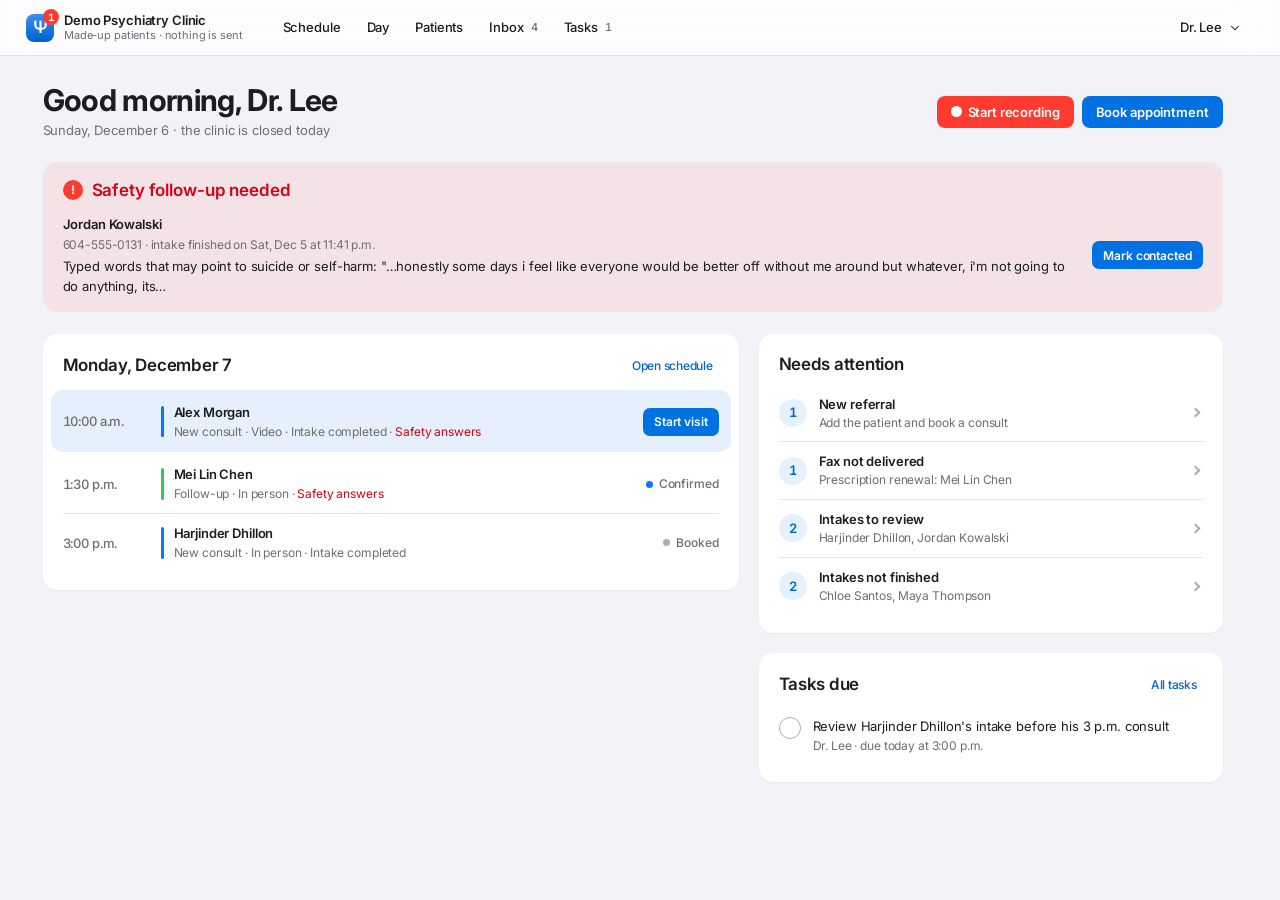
==== commit 2479f1e3: "Open on Home, add follow-up, addendum and print, and let the server decide sign-in The app opens on " ====
--- a/index.html
+++ b/index.html
@@ -8,8 +8,8 @@
 <link rel="preconnect" href="https://fonts.googleapis.com">
 <link rel="preconnect" href="https://fonts.gstatic.com" crossorigin>
 <link rel="stylesheet" href="https://fonts.googleapis.com/css2?family=Inter:wght@400..700&display=swap">
-  <script type="module" crossorigin src="./assets/main-DYtG8udl.js"></script>
-  <link rel="stylesheet" crossorigin href="./assets/main-BxvrMZUq.css">
+  <script type="module" crossorigin src="./assets/main-7ffzihT0.js"></script>
+  <link rel="stylesheet" crossorigin href="./assets/main-CGhrKSVW.css">
 </head>
 <body>
 <div id="root"></div>
--- a/assets/main-CGhrKSVW.css
+++ b/assets/main-CGhrKSVW.css
@@ -0,0 +1 @@
+.print-host{display:none}@media print{html:has(>body>.print-host){background:#fff!important;height:auto!important;overflow:visible!important}html>body:has(>.print-host){background:#fff!important;height:auto!important;overflow:visible!important}body:has(>.print-host)>:not(.print-host){display:none!important}.print-host{display:block}.print-host .paper{max-width:none;box-shadow:none;padding:0}}@page{margin:18mm 20mm;@top-center{content:""}@bottom-center{content:""}}:root{--bg:#f2f2f7;--surface:#fff;--surface-2:#f7f7fa;--surface-3:#ededf2;--ink:#1d1d1f;--muted:#6e6e73;--faint:#aeaeb2;--line:#3c3c4321;--line-2:#3c3c433d;--fill:#78788029;--fill-2:#7676801f;--fill-3:#74748012;--accent:#0071e3;--accent-text:#06c;--accent-ink:#fff;--accent-soft:#0071e31a;--red:#ff3b30;--danger:#d70015;--danger-soft:#ff3b3014;--orange:#ff9500;--caution:#b25000;--caution-soft:#ff95001f;--green:#34c759;--ok:#248a3d;--blue:#007aff;--info:#06c;--purple:#af52de;--focus:#0071e366;--bar:#ffffffc7;--side:#ffffffb8;--side-ink:#1d1d1f;--side-muted:#86868b;--side-hover:#0000000b;--side-active:#0071e3;--btn-bg:#fff;--btn-hover:#f5f5f7;--btn-ring:#00000021;--seg-thumb:#fff;--field:#fff;--sheet:#fff;--hud:#fafafcf0;--hud-ink:#1d1d1f;--chat-bg:#fff;--chat-bar:#f9f9fbf0;--bubble:#e9e9eb;--t-consult:#007aff;--t-follow:#34c759;--t-med:#af52de;--paper:#fff;--paper-ink:#1d1d1f;--paper-muted:#6e6e73;--paper-line:#e5e5ea;--paper-fax:#fbfbf8;--shadow-sm:0 1px 2px #0000000a;--shadow:0 24px 60px #0000002e,0 0 0 .5px #00000014;--font-ui:-apple-system,BlinkMacSystemFont,"SF Pro Text","Inter","Segoe UI",Roboto,sans-serif;--r-lg:14px;--r-md:10px;--r-sm:8px}@media (prefers-color-scheme:dark){:root:not([data-theme=light]){--bg:#000;--surface:#1c1c1e;--surface-2:#232326;--surface-3:#2c2c2e;--ink:#f5f5f7;--muted:#98989d;--faint:#636366;--line:#5454588c;--line-2:#78788080;--fill:#7878805c;--fill-2:#7676803d;--fill-3:#76768029;--accent:#0a84ff;--accent-text:#4da3ff;--accent-ink:#fff;--accent-soft:#0a84ff33;--red:#ff453a;--danger:#ff6961;--danger-soft:#ff453a29;--orange:#ff9f0a;--caution:#ffb340;--caution-soft:#ff9f0a29;--green:#30d158;--ok:#30db5b;--blue:#0a84ff;--info:#4da3ff;--purple:#bf5af2;--focus:#0a84ff99;--bar:#1c1c1ecc;--side:#1c1c1eb8;--side-ink:#f5f5f7;--side-muted:#8e8e93;--side-hover:#ffffff0f;--side-active:#0a84ff;--btn-bg:#ffffff1f;--btn-hover:#ffffff2e;--btn-ring:#ffffff0f;--seg-thumb:#636366;--field:#ffffff0f;--sheet:#2c2c2e;--hud:#2c2c2ef0;--hud-ink:#f5f5f7;--chat-bg:#000;--chat-bar:#161618f0;--bubble:#262628;--t-consult:#0a84ff;--t-follow:#30d158;--t-med:#bf5af2;--paper:#fff;--paper-ink:#1d1d1f;--paper-muted:#6e6e73;--paper-line:#e5e5ea;--paper-fax:#f7f7f2;--shadow-sm:0 0 0 .5px #ffffff0f;--shadow:0 24px 60px #0009,0 0 0 .5px #ffffff1f;--lightningcss-light: ;--lightningcss-dark:initial;color-scheme:dark}}:root[data-theme=dark]{--bg:#000;--surface:#1c1c1e;--surface-2:#232326;--surface-3:#2c2c2e;--ink:#f5f5f7;--muted:#98989d;--faint:#636366;--line:#5454588c;--line-2:#78788080;--fill:#7878805c;--fill-2:#7676803d;--fill-3:#76768029;--accent:#0a84ff;--accent-text:#4da3ff;--accent-ink:#fff;--accent-soft:#0a84ff33;--red:#ff453a;--danger:#ff6961;--danger-soft:#ff453a29;--orange:#ff9f0a;--caution:#ffb340;--caution-soft:#ff9f0a29;--green:#30d158;--ok:#30db5b;--blue:#0a84ff;--info:#4da3ff;--purple:#bf5af2;--focus:#0a84ff99;--bar:#1c1c1ecc;--side:#1c1c1eb8;--side-ink:#f5f5f7;--side-muted:#8e8e93;--side-hover:#ffffff0f;--side-active:#0a84ff;--btn-bg:#ffffff1f;--btn-hover:#ffffff2e;--btn-ring:#ffffff0f;--seg-thumb:#636366;--field:#ffffff0f;--sheet:#2c2c2e;--hud:#2c2c2ef0;--hud-ink:#f5f5f7;--chat-bg:#000;--chat-bar:#161618f0;--bubble:#262628;--t-consult:#0a84ff;--t-follow:#30d158;--t-med:#bf5af2;--paper:#fff;--paper-ink:#1d1d1f;--paper-muted:#6e6e73;--paper-line:#e5e5ea;--paper-fax:#f7f7f2;--shadow-sm:0 0 0 .5px #ffffff0f;--shadow:0 24px 60px #0009,0 0 0 .5px #ffffff1f;--lightningcss-light: ;--lightningcss-dark:initial;color-scheme:dark}*,:before,:after{box-sizing:border-box}[hidden]{display:none!important}html,body{height:100%;overflow:hidden}body{background:var(--bg);color:var(--ink);font-family:var(--font-ui);letter-spacing:-.01em;-webkit-font-smoothing:antialiased;-moz-osx-font-smoothing:grayscale;margin:0;font-size:13px;line-height:1.47}button,input,select,textarea{font:inherit;color:inherit;letter-spacing:inherit}:focus-visible{outline:3px solid var(--focus);outline-offset:1px}h1,h2,h3{text-wrap:balance;margin:0;font-weight:600}p{margin:0}b,strong{font-weight:600}a{color:var(--accent-text);text-decoration:none}.mono{letter-spacing:0;font-variant-numeric:tabular-nums}.muted{color:var(--muted)}.num-t{font-variant-numeric:tabular-nums}.nowrap{white-space:nowrap}.pre{white-space:pre-wrap}.visually-hidden{clip:rect(0 0 0 0);white-space:nowrap;border:0;width:1px;height:1px;margin:-1px;padding:0;overflow:hidden;position:absolute!important}.shell{grid-template-columns:232px minmax(0,1fr);height:100%;display:grid}.side{background:var(--side);-webkit-backdrop-filter:saturate(180%)blur(24px);backdrop-filter:saturate(180%)blur(24px);border-right:1px solid var(--line);padding-block:20px 16px;padding-left:max(10px, env(safe-area-inset-left,0px));flex-direction:column;gap:18px;min-height:0;padding-right:10px;display:flex;overflow-y:auto}.brand{color:var(--ink);text-align:left;cursor:pointer;font:inherit;letter-spacing:inherit;background:0 0;border:0;border-radius:10px;flex:none;align-items:center;gap:10px;margin:0 6px 0 -6px;padding:4px 10px 4px 4px;display:inline-flex}.brand:hover{background:var(--fill-3)}.brand-mark{color:#fff;background:linear-gradient(#3a8ef6,#0062cc);border-radius:8px;flex:none;place-items:center;width:28px;height:28px;font-size:17px;font-weight:600;line-height:1;display:grid}.brand-text{gap:1px;min-width:0;line-height:1.25;display:grid}.brand-text b{font-size:13px}.brand-text small{color:var(--muted);font-size:11px}.nav{gap:2px;display:grid}.nav button{width:100%;color:var(--side-ink);cursor:pointer;text-align:left;background:0 0;border:0;border-radius:8px;align-items:center;gap:10px;min-height:34px;padding:6px 10px;font-size:13px;display:flex}.nav button:hover{background:var(--side-hover)}.nav button[aria-current=true]{background:var(--side-active);color:#fff}.nav svg,.tabbar svg{stroke:currentColor;fill:none;stroke-width:1.7px;stroke-linecap:round;stroke-linejoin:round;flex:none}.nav svg{width:19px;height:19px;color:var(--accent)}.nav button[aria-current=true] svg{color:#fff}.badge{background:var(--red);color:#fff;letter-spacing:0;font-variant-numeric:tabular-nums;border-radius:10px;justify-content:center;align-items:center;min-width:20px;height:20px;margin-left:auto;padding:0 6px;font-size:11px;font-weight:600;display:inline-flex}.badge.soft{color:var(--side-muted);background:0 0;min-width:0;padding:0;font-weight:500}.nav button[aria-current=true] .badge.soft{color:#ffffffd9}.side-foot{gap:8px;margin-top:auto;padding:0 10px;display:grid}.side-foot label{color:var(--side-muted);font-size:11px;font-weight:600}.side-foot .link{color:var(--accent-text);cursor:pointer;text-align:left;background:0 0;border:0;padding:0;font-size:12px}.mainwrap{flex-direction:column;min-width:0;min-height:0;display:flex}.topbar{padding-block:8px;min-height:52px;padding-left:28px;padding-right:max(28px, env(safe-area-inset-right,0px));background:var(--bar);-webkit-backdrop-filter:saturate(180%)blur(24px);backdrop-filter:saturate(180%)blur(24px);border-bottom:1px solid var(--line);flex:none;align-items:center;gap:12px;display:flex}.crumb{flex:auto;align-items:center;min-width:0;display:flex}.back{color:var(--accent-text);cursor:pointer;background:0 0;border:0;border-radius:6px;align-items:center;gap:6px;padding:4px 6px 4px 2px;font-size:13px;display:inline-flex}.back:before{content:"";border-bottom:2px solid;border-left:2px solid;width:9px;height:9px;margin-left:4px;transform:rotate(45deg)}.search{flex:0 260px;min-width:0;position:relative}.search input{background-color:var(--fill-2);background-image:url("data:image/svg+xml,%3Csvg xmlns='http://www.w3.org/2000/svg' viewBox='0 0 16 16'%3E%3Ccircle cx='7' cy='7' r='5' fill='none' stroke='%238E8E93' stroke-width='1.8'/%3E%3Cpath d='M11 11l3.5 3.5' stroke='%238E8E93' stroke-width='1.8' stroke-linecap='round'/%3E%3C/svg%3E");background-position:10px;background-repeat:no-repeat;background-size:14px 14px;border:0;border-radius:9px;width:100%;height:32px;padding:7px 12px 7px 32px;font-size:13px}.search input::placeholder{color:var(--muted)}.main{--main-pad-b:64px;min-height:0;padding-block:28px var(--main-pad-b);padding-left:32px;padding-right:max(32px, env(safe-area-inset-right,0px));flex:auto;overflow-y:auto}.tabbar{display:none}@media (width<=900px){.shell{grid-template-rows:minmax(0,1fr) auto;grid-template-columns:minmax(0,1fr)}.side{display:none}.topbar{padding-left:max(16px, env(safe-area-inset-left,0px));padding-right:max(16px, env(safe-area-inset-right,0px))}.main{--main-pad-b:32px;padding-block:20px var(--main-pad-b);padding-left:max(16px, env(safe-area-inset-left,0px));padding-right:max(16px, env(safe-area-inset-right,0px))}.tabbar{background:var(--bar);-webkit-backdrop-filter:saturate(180%)blur(24px);backdrop-filter:saturate(180%)blur(24px);border-top:1px solid var(--line);padding-top:4px;padding-bottom:max(6px, env(safe-area-inset-bottom,0px));padding-left:max(4px, env(safe-area-inset-left,0px));padding-right:max(4px, env(safe-area-inset-right,0px));grid-template-columns:repeat(5,minmax(0,1fr));display:grid}.tabbar button{color:var(--muted);cursor:pointer;letter-spacing:0;background:0 0;border:0;justify-items:center;gap:1px;padding:5px 2px 3px;font-size:11px;font-weight:500;display:grid;position:relative}.tabbar button[aria-current=true]{color:var(--accent)}.tabbar svg{width:25px;height:25px}.tabbar .badge,.tabbar .badge.soft{background:var(--red);color:#fff;min-width:18px;height:18px;margin:0;padding:0 5px;font-size:11px;font-weight:600;position:absolute;top:0;left:calc(50% + 7px)}}.shell{grid-template-columns:minmax(0,1fr)}.topnav{flex:none;gap:2px;display:flex}.topnav button{color:var(--ink);cursor:pointer;background:0 0;border:0;border-radius:8px;align-items:center;gap:7px;min-height:32px;padding:6px 12px;font-size:13px;font-weight:500;display:inline-flex}.topnav button:hover{background:var(--fill-3)}.topnav button[aria-current=true]{background:var(--accent-soft);color:var(--accent-text);font-weight:600}.topnav svg{display:none}.topnav .badge{margin-left:0}.topnav .badge.soft{color:var(--muted)}.topnav button[aria-current=true] .badge.soft{color:var(--accent-text)}.acct{flex:none;margin-left:auto}.acct-btn{color:var(--ink);cursor:pointer;white-space:nowrap;background:0 0;border:0;border-radius:8px;align-items:center;gap:6px;min-height:32px;padding:6px 10px;font-size:13px;font-weight:500;display:inline-flex}.acct-btn:hover,.acct-btn[aria-expanded=true]{background:var(--fill-3)}.acct-btn .chev{width:14px;height:14px}.acct-h{color:var(--muted);margin:4px 10px 3px;font-size:11px;font-weight:600}.acct-sep{border:0;border-top:1px solid var(--line);margin:4px 6px}.acct-menu button{align-items:center;gap:8px;display:flex}.acct-menu [role=menuitemradio][aria-checked=true]:after{content:"";border-bottom:2px solid;border-left:2px solid;width:9px;height:5px;margin-left:auto;transform:translateY(-2px)rotate(-45deg)}@media (width<=900px){.topnav,.brand-text small{display:none}}html[data-locked] #shell{display:none}.signin{background:var(--bg);place-items:center;min-height:100dvh;padding:24px 16px;display:grid}.signin-card{background:var(--sheet);width:min(380px,100%);box-shadow:var(--shadow);border-radius:14px;padding:28px 24px 24px}.signin-card h1{letter-spacing:-.02em;font-size:22px;font-weight:700}.signin-brand{align-items:center;gap:10px;font-size:13px;display:flex}.signin-card .btn-primary{width:100%;min-height:36px}.start-steps{gap:6px;margin:0;padding-left:20px;font-size:13px;display:grid}.connect ol{gap:6px;margin:0;padding-left:20px;display:grid}@media (width>=901px) and (width<=1179px){.brand-text{display:none}.brand{padding:4px}}.page.wide{max-width:1440px}.sched-tools{flex-wrap:wrap;align-items:center;gap:10px 12px;display:flex}.sched-title{gap:1px;min-width:0;display:grid}.sched-title h1{letter-spacing:-.015em;font-size:19px;font-weight:600;line-height:1.2}.btn-on,.btn-on:hover:not(:disabled){background:var(--accent-soft);color:var(--accent-text);box-shadow:none}.sched{grid-template-columns:minmax(0,1fr);align-items:start;gap:20px;display:grid}.cal.day{grid-template-columns:54px minmax(0,1fr)}.cal-dh small{color:var(--muted);font-size:11px}.cal-day{cursor:pointer}.cal-closed{color:var(--faint);background:var(--fill-3);place-items:center;font-size:12px;display:grid;position:absolute;inset:0}.appt{cursor:pointer}.appt.sel{box-shadow:0 0 0 2px var(--c);z-index:4}.lock{stroke:currentColor;fill:none;stroke-width:2px;stroke-linecap:round;stroke-linejoin:round;vertical-align:-2px;flex:none;width:13px;height:13px}.appt .lock{width:11px;height:11px;margin-right:3px}.apanel{gap:14px;max-height:calc(100vh - 110px);display:grid;position:sticky;top:0;overflow:auto}@media (width<=1179px){.apanel{display:none}}.apanel-h{justify-content:space-between;align-items:flex-start;gap:10px;display:flex}.apanel-h .hint{margin-top:2px}.linkish.big{letter-spacing:-.015em;font-size:19px}.status-seg{width:100%}.status-seg button{flex:1 1 0;justify-content:center;padding-left:6px;padding-right:6px}.day-list{display:grid}.day-row{border-top:1px solid var(--line);flex-wrap:wrap;align-items:center;gap:8px 14px;padding:10px 0;display:flex}.day-row:first-child,.day-row.next+.day-row{border-top-color:#0000}.day-row.next{background:var(--accent-soft);border-top-color:#0000;border-radius:12px;margin:2px -12px;padding:12px}.day-row.past{opacity:.55}.day-main{text-align:left;cursor:pointer;min-width:0;color:inherit;font:inherit;letter-spacing:inherit;background:0 0;border:0;flex:240px;grid-template-columns:86px minmax(0,1fr);align-items:center;gap:12px;padding:0;display:grid}.day-main .time{color:var(--muted);font-variant-numeric:tabular-nums;font-size:13px;line-height:1.3;display:grid}.day-main .time small{font-size:12px}.day-main .time .soon{color:var(--accent-text);font-weight:600}.day-main .who{gap:1px;min-width:0;padding-left:13px;display:grid;position:relative}.day-main .who:before{content:"";background:var(--c);border-radius:2px;width:3px;position:absolute;top:3px;bottom:3px;left:0}.day-main .who b{white-space:nowrap;text-overflow:ellipsis;overflow:hidden}.day-main .who small{color:var(--muted);font-size:12px}.day-main .who small .danger-t{color:var(--danger)}.day-main:hover b{color:var(--accent-text)}.session-list{gap:8px;padding:12px;display:grid}.session-list>.card-h{margin:2px 4px}.sl-groups{gap:8px;display:grid}.sl-item{text-align:left;cursor:pointer;width:100%;color:inherit;font:inherit;letter-spacing:inherit;background:0 0;border:0;border-radius:10px;gap:1px;padding:8px 10px;display:grid}.sl-item:hover{background:var(--fill-3)}.sl-item[aria-current=true]{background:var(--accent);color:#fff}.sl-item[aria-current=true] small{color:#ffffffe6}.sl-top{justify-content:space-between;align-items:center;gap:6px;min-width:0;display:flex}.sl-top b{white-space:nowrap;text-overflow:ellipsis;overflow:hidden}.sl-item small{color:var(--muted);font-size:12px}.sl-sub{align-items:center;gap:8px;min-width:0;display:flex}.sl-sub small{white-space:nowrap;text-overflow:ellipsis;flex:auto;min-width:0;overflow:hidden}@media (width<=999px){.session-list{max-height:320px;overflow:auto}}.dayv{grid-template-columns:minmax(0,1fr);align-items:start;gap:20px;display:grid}@media (width>=1000px){.dayv{grid-template-columns:250px minmax(0,1fr)}.dayrail{position:sticky;top:0}}@media (width<=999px){.dayv.has-sel .dayrail{display:none}}.dayrail{gap:10px;padding:14px 12px 12px;display:grid}.dr-date{letter-spacing:-.01em;text-align:center;white-space:nowrap;font-size:13px;font-weight:600;line-height:1.2}.dr-scroll{overscroll-behavior:contain;min-height:220px;max-height:calc(100vh - 220px);overflow-y:auto}@media (width<=999px){.dr-scroll{max-height:none}}.dr-grid{grid-template-columns:44px minmax(0,1fr);padding:8px 0;display:grid}.dr-gut{position:relative}.dr-gut span{color:var(--muted);font-variant-numeric:tabular-nums;white-space:nowrap;font-size:10px;position:absolute;right:7px;transform:translateY(-50%)}.dr-col{border-left:1px solid var(--line);background-image:repeating-linear-gradient(to bottom, transparent 0, transparent calc(var(--hr) - 1px), var(--line) calc(var(--hr) - 1px), var(--line) var(--hr));position:relative}.dr-appt{z-index:2;background:color-mix(in srgb, var(--c) 15%, var(--surface));color:color-mix(in srgb, var(--c) 55%, var(--ink));text-align:left;font:inherit;cursor:pointer;letter-spacing:0;border:0;border-radius:6px;align-content:start;gap:1px;padding:3px 6px 3px 9px;font-size:11px;line-height:1.25;display:grid;position:absolute;left:3px;right:2px;overflow:hidden}.dr-appt:before{content:"";background:var(--c);width:3px;position:absolute;top:0;bottom:0;left:0}.dr-appt:hover{background:color-mix(in srgb, var(--c) 24%, var(--surface))}.dr-appt.consult{--c:var(--t-consult)}.dr-appt.followup{--c:var(--t-follow)}.dr-appt.medreview{--c:var(--t-med)}.dr-appt.arrived,.dr-appt.inprogress{background:color-mix(in srgb, var(--c) 30%, var(--surface))}.dr-appt.done{opacity:.6}.dr-appt.noshow{opacity:.5}.dr-appt.noshow b{text-decoration:line-through}.dr-appt.sel{box-shadow:0 0 0 2px var(--c);z-index:4}.dr-appt b,.dr-appt small{white-space:nowrap;text-overflow:ellipsis;overflow:hidden}.dr-appt small{opacity:.85;font-size:11px}.dr-t{white-space:nowrap;font-variant-numeric:tabular-nums;opacity:.9;align-items:center;gap:4px;display:flex;overflow:hidden}.dr-t .lock,.dr-t .pen,.dr-t .tick{fill:none;stroke:currentColor;stroke-width:2.4px;stroke-linecap:round;stroke-linejoin:round;flex:none;width:11px;height:11px;margin-left:auto}.dr-now{background:var(--red);z-index:3;height:2px;position:absolute;left:0;right:0}.dr-now span{background:var(--red);color:#fff;white-space:nowrap;font-variant-numeric:tabular-nums;border-radius:5px;padding:1px 4px;font-size:9px;font-weight:600;position:absolute;top:50%;right:calc(100% + 2px);transform:translateY(-50%)}.dr-foot{flex-wrap:wrap;align-items:center;gap:8px;display:flex}.day-empty{text-align:center;justify-items:center;gap:8px;padding:48px 24px;display:grid}.day-empty-ico{fill:none;width:56px;height:56px;stroke:var(--faint);stroke-width:1.2px;stroke-linecap:round;stroke-linejoin:round}.day-empty h2{font-size:17px;font-weight:600}.day-chart{min-width:0}.chart{gap:12px;min-width:0;display:grid}.ch-head{flex-wrap:wrap;justify-content:space-between;align-items:center;gap:10px;display:flex}.ch-head h2{letter-spacing:-.02em;font-size:22px;font-weight:700}.ch-tools{flex-wrap:wrap;align-items:center;gap:8px;display:flex}.ch-tools .search{flex:200px}.ch-tools .filter,.ce-bar .filter,.pad-size .filter{width:auto;height:28px;padding-right:30px;font-size:12px}.ch-alert{background:var(--danger-soft);color:var(--danger);border-radius:12px;align-items:flex-start;gap:8px;padding:10px 14px;font-size:13px;display:flex}.ch-alert b{flex:none}.ch-alert span{color:var(--ink)}.ch-list{gap:10px;display:grid}.ce{background:var(--surface);box-shadow:var(--shadow-sm),0 0 0 .5px var(--line);border-radius:12px;min-width:0}.ce-h{background:var(--surface-2);border-bottom:1px solid var(--line);border-radius:12px 12px 0 0;align-items:center;gap:6px;padding:7px 8px;display:flex}.ce-star{width:28px;height:28px;color:var(--faint);cursor:pointer;background:0 0;border:0;border-radius:7px;flex:none;place-items:center;display:grid}.ce-star:hover{background:var(--fill-3);color:var(--orange)}.ce-star.on{color:var(--orange)}.ce-star.on .ico{fill:currentColor}.ce-title{text-align:left;min-width:0;font:inherit;color:var(--ink);cursor:pointer;white-space:nowrap;text-overflow:ellipsis;background:0 0;border:0;flex:auto;padding:4px 2px;font-size:13px;overflow:hidden}.ce-title b{font-weight:600}.ce-meta{color:var(--muted);flex:none;align-items:center;gap:8px;font-size:12px;display:flex}.ce-appt,.ce-lock{color:var(--muted);display:inline-flex}.ce-draft{background:var(--caution-soft);color:var(--caution);border-radius:6px;align-items:center;gap:4px;padding:1px 8px;font-size:11px;font-weight:600;display:inline-flex}.ce-draft .lock{width:11px;height:11px}.ce-by{color:var(--ink);white-space:nowrap;font-weight:500}@media (width<=560px){.ce-by,.ce-appt{display:none}}.ce-prev{-webkit-line-clamp:3;overflow-wrap:anywhere;cursor:pointer;-webkit-box-orient:vertical;margin:0 0 12px;padding:10px 14px 0;font-size:13px;line-height:1.5;display:-webkit-box;overflow:hidden}.ce-prev:hover{color:var(--accent-text)}.ce-body{gap:14px;min-width:0;padding:14px 16px 16px;display:grid}.ce-capture{background:var(--surface-2);border-radius:12px;gap:8px;padding:12px 14px;display:grid}.ce-capture-row{flex-wrap:wrap;justify-content:space-between;align-items:center;gap:8px 14px;display:flex}.ce-capture-t{align-items:center;gap:8px;font-size:13px;font-weight:600;display:inline-flex}.ce-appt-l{color:var(--muted);flex-wrap:wrap;align-items:center;gap:6px;margin:0;font-size:12px;display:flex}.ce-appt-l b{color:var(--ink);font-weight:600}.ce-bar{bottom:calc(-1 * var(--main-pad-b,0px));z-index:3;background:var(--surface);border-top:1px solid var(--line);border-radius:0 0 12px 12px;gap:6px;margin:4px -16px -16px;padding:10px 16px 12px;display:grid;position:sticky}.ce-bar-row{flex-wrap:wrap;align-items:center;gap:8px 10px;display:flex}.ce-check{color:var(--ink);cursor:pointer;align-items:center;gap:6px;font-size:12px;display:inline-flex}.ce-check input{width:15px;height:15px;accent-color:var(--accent);margin:0}.tp-build .ce-bar{margin:4px -20px -18px;padding:10px 20px 12px}@media (width<=700px){.ce-bar{position:static}}.it{gap:8px;min-width:0;display:grid}.it-h{align-items:center;gap:8px;min-height:24px;display:flex}.it-t{flex:auto;align-items:center;gap:8px;margin:0;font-size:13px;font-weight:600;display:flex}.it-t .tag{background:var(--accent-soft);color:var(--accent-text);border-radius:6px;padding:1px 8px;font-size:11px;font-weight:500}.it-head{letter-spacing:-.01em;flex:auto;margin:6px 0 0;font-size:15px;font-weight:700}.it-acts{opacity:0;gap:3px;margin-left:auto;transition:opacity .12s;display:inline-flex}.it:hover>.it-h .it-acts,.it:focus-within>.it-h .it-acts{opacity:1}@media (hover:none){.it-acts{opacity:1}}@media (prefers-reduced-motion:reduce){.it-acts{transition:none}}.it-act{background:var(--fill-2);width:26px;height:26px;color:var(--muted);cursor:pointer;border:0;border-radius:50%;place-items:center;display:grid}.it-act:hover{background:var(--fill);color:var(--ink)}.it-act.danger:hover{background:var(--danger-soft);color:var(--danger)}.it-act .ico{width:14px;height:14px}.it-instr{background:var(--fill-3);color:var(--muted);border-radius:10px;align-items:flex-start;gap:8px;margin:0;padding:8px 12px;font-size:12px;display:flex}.it-checks{flex-wrap:wrap;gap:6px 18px;display:flex}.it-check{cursor:pointer;align-items:center;gap:7px;font-size:13px;display:inline-flex}.it-check input{width:16px;height:16px;accent-color:var(--accent);margin:0}.it-checks-r{color:var(--muted);flex-wrap:wrap;gap:4px 18px;margin:0;padding:0;font-size:13px;list-style:none;display:flex}.it-checks-r li{align-items:center;gap:6px;display:inline-flex}.it-checks-r li.on{color:var(--ink)}.it-checks-r li.on .ico{color:var(--accent)}.it-select{max-width:320px}.it-scale{flex-wrap:wrap;align-items:center;gap:10px;display:flex}.it-scale input[type=range]{max-width:360px;accent-color:var(--accent);flex:200px}.it-scale input.unset{opacity:.45}.it-scale-v{font-variant-numeric:tabular-nums;min-width:90px;font-size:13px;font-weight:600}.it-scale-r{align-items:center;gap:10px;font-size:13px;display:flex}.it-meter{background:var(--fill-2);border-radius:3px;width:160px;height:6px;position:relative;overflow:hidden}.it-meter i{background:var(--accent);border-radius:3px;position:absolute;inset:0 auto 0 0}.it-vitals{flex-wrap:wrap;gap:12px 20px;display:flex}.it-vital{color:var(--muted);gap:4px;font-size:12px;display:grid}.it-vin{color:var(--ink);align-items:center;gap:5px;display:inline-flex}.it-vin input{background:var(--field);height:30px;box-shadow:inset 0 0 0 1px var(--line-2);color:var(--ink);font:inherit;font-variant-numeric:tabular-nums;border:0;border-radius:7px;padding:0 8px;font-size:13px}.it-vin input:focus{box-shadow:inset 0 0 0 1px var(--accent),0 0 0 3px var(--focus);outline:none}.it-vin b{font-variant-numeric:tabular-nums;font-size:15px}.it-vin small{color:var(--muted);font-size:11px}.it-design{pointer-events:none}.plan-list{gap:8px;display:grid}.plan-read{gap:4px;margin:0;padding-left:20px;font-size:13px;line-height:1.5;display:grid}.pad{gap:8px;max-width:100%;display:grid}.pad-small .pad-canvas{max-width:340px}.pad-medium .pad-canvas{max-width:520px}.pad-large .pad-canvas{max-width:none}.pad-main{align-items:flex-start;gap:8px;display:flex}.pad-tools{background:var(--fill-3);border-radius:10px;gap:3px;padding:4px;display:grid}.pad-tool{width:30px;height:30px;color:var(--ink);cursor:pointer;background:0 0;border:0;border-radius:7px;place-items:center;display:grid}.pad-tool:hover{background:var(--fill-2)}.pad-tool[aria-pressed=true]{background:var(--accent);color:var(--accent-ink)}.pad-sep{background:var(--line);height:1px;margin:2px 4px}.pad-dot{background:currentColor;border-radius:50%;display:block}.pad-swatch{width:14px;height:14px;box-shadow:0 0 0 1px var(--line-2);border-radius:50%;display:block}.pad-canvas{min-width:0;box-shadow:inset 0 0 0 1px var(--line-2);background:#fff;border-radius:10px;flex:auto}.pad-svg{touch-action:none;-webkit-user-select:none;user-select:none;width:100%;height:auto;display:block}.pad.edit .pad-svg{cursor:crosshair}.pad-art{fill:none;stroke:#8e8e93;stroke-width:1.6px;stroke-linecap:round;stroke-linejoin:round}.pad-art .faint{stroke:#c7c7cc}.pad-art text{fill:#8e8e93;stroke:none;text-anchor:middle;font-size:13px;font-family:var(--font-ui)}.pad-ink path{fill:none;stroke-linecap:round;stroke-linejoin:round}.pad-pins circle{fill:#0071e3;stroke:#fff;stroke-width:2px}.pad-pins text{fill:#fff;text-anchor:middle;font-size:12px;font-weight:700;font-family:var(--font-ui)}.pad-under{flex-wrap:wrap;align-items:center;gap:8px 12px;display:flex}.pad-size{color:var(--muted);align-items:center;gap:6px;font-size:12px;display:inline-flex}.pad-notes{gap:8px;margin:0;padding:0;list-style:none;display:grid}.pad-notes li{align-items:flex-start;gap:8px;font-size:13px;display:flex}.pad-notes .nf-field{flex:auto}.pad-num{color:#fff;background:#0071e3;border-radius:50%;flex:none;place-items:center;width:22px;height:22px;margin-top:5px;font-size:11px;font-weight:700;display:grid}.pad:not(.edit) .pad-num{margin-top:0}.tp-tbl td b{font-weight:600;display:block}.tp-by{color:var(--muted);font-size:12px;display:block}.tp-act{text-align:right}.tp-name{align-items:center;gap:6px;display:flex}.tp-name-l{justify-content:space-between;align-items:center;display:flex}.tp-parts{margin:0;padding:0;list-style:none;display:grid}.tp-parts li{border-bottom:1px solid var(--line);align-items:center;gap:10px;padding:7px 4px;font-size:13px;display:flex}.tp-parts li:last-child{border-bottom:0}.tp-parts li span{flex:auto}.tp-parts li small{color:var(--muted);font-size:12px}.tp-parts .ico{color:var(--accent-text)}.tp-build{gap:14px;display:grid}.switch{appearance:none;background:var(--fill);cursor:pointer;vertical-align:middle;border-radius:11px;flex:none;width:38px;height:22px;margin:0;transition:background .15s;position:relative}.switch:after{content:"";background:#fff;border-radius:50%;width:18px;height:18px;transition:transform .15s;position:absolute;top:2px;left:2px;box-shadow:0 1px 3px #00000040}.switch:checked{background:var(--green)}.switch:checked:after{transform:translate(16px)}.switch:disabled{opacity:.5;cursor:default}.switch:focus-visible{box-shadow:0 0 0 3px var(--focus);outline:none}@media (prefers-reduced-motion:reduce){.switch,.switch:after{transition:none}}.ai-top{flex-wrap:wrap;align-items:center;gap:8px 12px;display:flex}.ai-top .search{flex:180px}.ai-grid{grid-template-columns:repeat(auto-fill,minmax(220px,1fr));gap:8px;display:grid}.ai-card{background:var(--fill-3);color:var(--ink);text-align:left;font:inherit;cursor:pointer;border:0;border-radius:10px;align-items:flex-start;gap:10px;padding:10px 12px;display:flex}.ai-card:hover,.ai-card:focus-visible{background:var(--accent-soft);outline:none}.ai-card .ico{width:20px;height:20px;color:var(--accent-text);margin-top:1px}.ai-card span{gap:2px;min-width:0;display:grid}.ai-card b{font-size:13px}.ai-card small{color:var(--muted);font-size:12px;line-height:1.35}.lib{grid-template-columns:minmax(0,1fr);gap:12px;display:grid}@media (width>=700px){.lib{grid-template-columns:260px minmax(0,1fr)}}.lib-list{align-content:start;gap:4px;max-height:50vh;display:grid;overflow:auto}.lib-item{color:var(--ink);text-align:left;font:inherit;cursor:pointer;background:0 0;border:0;border-radius:9px;gap:2px;padding:8px 10px;display:grid}.lib-item:hover{background:var(--fill-3)}.lib-item[aria-selected=true]{background:var(--accent);color:var(--accent-ink)}.lib-item small{color:var(--muted);font-size:12px}.lib-item[aria-selected=true] small{color:#ffffffd9}.lib-prev{background:var(--surface-2);border-radius:12px;align-content:start;gap:10px;padding:12px 14px;display:grid}.lib-prev h3{font-size:15px;font-weight:600}.lib-prev>.btn{justify-self:start}.more-list.grouped{min-width:260px;max-height:min(60vh,520px);overflow:auto}.more-list.grouped button{gap:1px;display:grid}.more-list.grouped small{opacity:.75;font-size:11px}.title-line{flex-wrap:wrap;align-items:center;gap:6px 12px;display:flex}.mic{align-items:center;gap:6px;display:inline-flex}.bars{align-items:center;gap:2px;height:16px;display:inline-flex}.bars i{background:var(--faint);border-radius:2px;width:3px;height:4px;display:block}.bars.on i{background:var(--green);animation:1s ease-in-out infinite lvl}.bars.on i:nth-child(2){animation-delay:.12s}.bars.on i:nth-child(3){animation-delay:.24s}.bars.on i:nth-child(4){animation-delay:.36s}.bars.on i:nth-child(5){animation-delay:.48s}.bars.live i{background:var(--green);transition:height 80ms linear}@keyframes lvl{0%,to{height:4px}50%{height:15px}}@media (prefers-reduced-motion:reduce){.bars.on i{height:10px;animation:none}}.split{display:inline-flex}.split>.btn-record{border-radius:8px 0 0 8px}.split .more{display:inline-flex}.split .rec-caret{border-left:1px solid #0003;border-radius:0 8px 8px 0;padding:5px 9px 5px 8px}.rec-caret:before{display:none}.chev,.clip,.ico{fill:none;stroke:currentColor;stroke-width:1.8px;stroke-linecap:round;stroke-linejoin:round;flex:none;width:15px;height:15px}.ico.dots{fill:currentColor;stroke:none}.rec-hint{margin:-6px 0 0}.live-dot{background:var(--red);border-radius:50%;width:7px;height:7px;animation:1.2s infinite pulse}@media (prefers-reduced-motion:reduce){.live-dot{animation:none}}.attach-row{flex-wrap:wrap;align-items:center;gap:8px;display:flex}.file-chip{background:var(--fill-3);border-radius:999px;align-items:center;gap:2px;max-width:100%;padding:2px 3px 2px 10px;font-size:12px;display:inline-flex}.file-chip span{text-overflow:ellipsis;white-space:nowrap;overflow:hidden}.file-chip button{color:var(--muted);cursor:pointer;background:0 0;border:0;border-radius:50%;width:20px;height:20px;font-size:14px;line-height:1}.file-chip button:hover{background:var(--fill-2);color:var(--ink)}.btn-icon{width:28px;padding:0}.ctx-quote{font-size:13px}.ctx-list{gap:4px;margin:0;padding-left:18px;font-size:13px;display:grid}.signed-tag{color:var(--ok);align-items:center;gap:6px;font-size:12px;font-weight:600;display:inline-flex}b .lock{margin-right:5px}.page{gap:22px;min-width:0;max-width:1180px;margin:0 auto;display:grid}.page.narrow{max-width:760px}.page-head{flex-wrap:wrap;justify-content:space-between;align-items:center;gap:12px 16px;display:flex}.title-block{min-width:0}.page-head h1,.pt-name h1{letter-spacing:-.022em;font-size:30px;font-weight:700;line-height:1.12}.subtitle{color:var(--muted);margin-top:3px;font-size:13px}.head-actions{flex-wrap:wrap;align-items:center;gap:8px;display:flex}.card{background:var(--surface);border-radius:var(--r-lg);min-width:0;box-shadow:var(--shadow-sm);padding:18px 20px}.card>h2,.card-h{letter-spacing:-.015em;flex-wrap:wrap;justify-content:space-between;align-items:center;gap:8px;margin:0 0 8px;font-size:17px;font-weight:600;display:flex}.card-h h2{font-size:17px;font-weight:600}.cols{grid-template-columns:minmax(0,1fr);align-items:start;gap:20px;display:grid}@media (width>=1100px){.cols.two{grid-template-columns:minmax(0,1.5fr) minmax(0,1fr)}.cols.even{grid-template-columns:repeat(2,minmax(0,1fr))}.cols.side-r{grid-template-columns:minmax(0,1fr) 290px}}.stack{gap:10px;min-width:0;display:grid}.stack.gap-l{gap:20px}.stack>.btn{justify-self:start}.row{flex-wrap:wrap;align-items:center;gap:8px;display:flex}.bar-line{flex-wrap:wrap;align-items:center;gap:8px 14px;display:flex}.spacer{flex:auto}.grow{flex:180px;min-width:0}.hint{color:var(--muted);margin:0;font-size:12px}.empty{color:var(--muted);text-align:center;justify-items:center;gap:12px;padding:22px 12px;font-size:13px;display:grid}.empty.small{text-align:left;justify-items:start;padding:6px 0;font-size:13px}.sect{letter-spacing:-.015em;font-size:17px;font-weight:600}.btn{background:var(--btn-bg);min-height:32px;color:var(--ink);box-shadow:0 0 0 .5px var(--btn-ring),0 1px 1.5px #0000000f;text-align:center;cursor:pointer;border:0;border-radius:8px;justify-content:center;align-items:center;gap:6px;padding:5px 14px;font-size:13px;font-weight:500;line-height:1.25;display:inline-flex}.btn:hover:not(:disabled){background:var(--btn-hover)}.btn:disabled{opacity:.4;cursor:default}.btn-primary,.btn-primary:hover:not(:disabled){background:var(--accent);color:var(--accent-ink);box-shadow:none;font-weight:600}.btn-primary:hover:not(:disabled){filter:brightness(1.08)}.btn-danger,.btn-danger:hover:not(:disabled){background:var(--red);color:#fff;box-shadow:none;font-weight:600}.btn-quiet{box-shadow:none;color:var(--accent-text);background:0 0;padding-left:8px;padding-right:8px}.btn-quiet:hover:not(:disabled){background:var(--fill-3)}.btn-small{border-radius:7px;min-height:28px;padding:3px 11px;font-size:12px}.btn-quiet.btn-small{padding-left:6px;padding-right:6px}.btn-inline{min-height:0;margin-top:2px;padding:2px 0}.btn-inline:hover:not(:disabled){background:0 0;text-decoration:underline}.danger-text{color:var(--danger)}.btn-record,.btn-record:hover:not(:disabled){background:var(--red);color:#fff;box-shadow:none;font-weight:600}.btn-record:before{content:"";background:#fff;border-radius:50%;width:11px;height:11px}.btn-stop{padding-left:12px}.btn-stop:before{content:"";background:#fff;border-radius:2px;width:10px;height:10px}.linkish{color:var(--ink);cursor:pointer;text-align:left;background:0 0;border:0;padding:0;font-size:13px;font-weight:600}.linkish:hover{color:var(--accent-text)}.more{position:relative}.more-list{z-index:20;background:var(--sheet);min-width:220px;box-shadow:var(--shadow);border-radius:12px;padding:5px;display:grid;position:absolute;top:calc(100% + 6px);right:0}.more-list button{text-align:left;color:var(--ink);cursor:pointer;background:0 0;border:0;border-radius:7px;padding:7px 10px;font-size:13px}.more-list button:hover,.more-list button:focus-visible{background:var(--accent);color:#fff;outline:none}.more-list button.danger{color:var(--danger)}.seg,.tabs,.ptabs{background:var(--fill-2);scrollbar-width:none;border-radius:9px;gap:2px;width:fit-content;max-width:100%;padding:2px;display:flex;overflow-x:auto}.seg button,.tab,.ptabs button{min-height:28px;color:var(--ink);cursor:pointer;white-space:nowrap;background:0 0;border:0;border-radius:7px;flex:none;align-items:center;gap:6px;padding:5px 14px;font-size:12px;font-weight:500;display:inline-flex}.seg button[aria-pressed=true],.tab[aria-selected=true],.ptabs button[aria-selected=true]{background:var(--seg-thumb);font-weight:600;box-shadow:0 1px 3px #0000001f,0 0 0 .5px #0000000a}.count{color:var(--muted);font-variant-numeric:tabular-nums;font-weight:500}.ptabs{border-radius:999px}.ptabs button{border-radius:999px;padding:5px 15px}.tabs{margin-bottom:16px}.stepper{background:var(--btn-bg);box-shadow:0 0 0 .5px var(--btn-ring),0 1px 1.5px #0000000f;border-radius:8px;display:inline-flex;overflow:hidden}.stepper .btn{box-shadow:none;background:0 0;border-radius:0;min-height:32px;padding:4px 12px}.stepper .btn:hover:not(:disabled){background:var(--fill-3)}.stepper .btn+.btn{border-left:1px solid var(--line)}.chip-s{color:var(--muted);white-space:nowrap;align-items:center;gap:6px;font-size:12px;font-weight:500;display:inline-flex}.chip-s:before{content:"";background:var(--faint);border-radius:50%;flex:none;width:7px;height:7px}.chip-s.ok:before{background:var(--green)}.chip-s.warn:before{background:var(--orange)}.chip-s.danger{color:var(--danger)}.chip-s.danger:before{background:var(--red)}.chip-s.info:before,.chip-s.accent:before{background:var(--blue)}.dot{background:currentColor;border-radius:50%;width:7px;height:7px;display:inline-block}.dot.red{background:var(--red)}.list{display:grid}.list>*{border-top:1px solid var(--line)}.list>:first-child{border-top:0}.li{flex-wrap:wrap;align-items:center;gap:8px 14px;padding:11px 0;display:flex}.li-main{flex:200px;gap:1px;min-width:0;display:grid}.li-main small{color:var(--muted);font-size:12px}.as-btn{text-align:left;cursor:pointer;color:inherit;font:inherit;letter-spacing:inherit;background:0 0;border:0;padding:0}.as-btn:hover b{color:var(--accent-text)}.row-btn{text-align:left;cursor:pointer;width:100%;color:inherit;font:inherit;letter-spacing:inherit;background:0 0;border:0;align-items:center;gap:12px;padding:11px 0;display:flex}.row-btn:after,.work button:after{content:"";border-right:2px solid var(--faint);border-top:2px solid var(--faint);flex:none;width:7px;height:7px;margin:0 4px 0 2px;transform:rotate(45deg)}.row-btn:hover b{color:var(--accent-text)}.time{color:var(--muted);font-variant-numeric:tabular-nums;min-width:72px;font-size:13px;font-weight:500}.sub{color:var(--muted);margin-top:1px;font-size:12px;font-weight:400;display:block}.alert-band{background:var(--danger-soft);border-radius:var(--r-lg);gap:12px;padding:16px 20px;display:grid}.alert-band h2{color:var(--danger);align-items:center;gap:9px;font-size:17px;font-weight:600;display:flex}.alert-band h2:before{content:"!";background:var(--red);color:#fff;border-radius:50%;flex:none;place-items:center;width:20px;height:20px;font-size:12px;font-weight:700;display:inline-grid}.alert-row{border-top:1px solid var(--line);flex-wrap:wrap;align-items:center;gap:8px 16px;padding-top:12px;display:flex}.alert-row:first-of-type{border-top:0;padding-top:0}.alert-row .q{flex:320px;gap:2px;min-width:0;display:grid}.quote{margin-top:2px;font-size:13px}.appt-row{flex-wrap:wrap;align-items:center;gap:8px 12px;padding:10px 0;display:flex}.appt-row .time{flex:0 0 72px;min-width:0}.appt-row .bar{background:var(--c);border-radius:2px;flex:0 0 3px;align-self:stretch;min-height:36px}.appt-row.consult{--c:var(--t-consult)}.appt-row.followup{--c:var(--t-follow)}.appt-row.medreview{--c:var(--t-med)}.appt-main{text-align:left;cursor:pointer;min-width:0;color:inherit;font:inherit;letter-spacing:inherit;background:0 0;border:0;flex:180px;gap:1px;padding:0;display:grid}.appt-main small{color:var(--muted);font-size:12px}.appt-main:hover b{color:var(--accent-text)}.appt-status{min-width:0}.work{display:grid}.work button{text-align:left;border:0;border-top:1px solid var(--line);cursor:pointer;width:100%;color:inherit;font:inherit;letter-spacing:inherit;background:0 0;align-items:center;gap:12px;padding:10px 0;display:flex}.work button:first-child{border-top:0}.work button:hover b{color:var(--accent-text)}.work .n{background:var(--accent-soft);min-width:28px;height:28px;color:var(--accent-text);font-variant-numeric:tabular-nums;letter-spacing:0;border-radius:14px;place-items:center;padding:0 8px;font-size:13px;font-weight:600;display:inline-grid}.work .t{flex:auto;min-width:0}.work .t small{color:var(--muted);font-size:12px;display:block}.task{align-items:flex-start;gap:12px;padding:10px 0;display:flex}.task input{appearance:none;border:1.5px solid var(--faint);cursor:pointer;background:0 0;border-radius:50%;flex:none;place-items:center;width:22px;height:22px;margin:0;display:grid}.task input:checked{background:var(--accent);border-color:var(--accent)}.task input:checked:after{content:"";border:2px solid #fff;border-width:0 2px 2px 0;width:5px;height:9px;transform:translateY(-1px)rotate(45deg)}.task-main{flex:auto;gap:1px;min-width:0;display:grid}.task-title{text-align:left;color:var(--ink);font:inherit;letter-spacing:inherit;cursor:pointer;background:0 0;border:0;padding:0}span.task-title{cursor:default}button.task-title:hover{color:var(--accent-text)}.task small{color:var(--muted);font-size:12px}.task.done .task-title{color:var(--muted);text-decoration:line-through}.urgent-t{color:var(--danger);font-weight:600}.add-task{flex-wrap:wrap;align-items:center;gap:8px;padding:12px;display:flex}.add-task input,.add-task select{background-color:var(--field);box-shadow:inset 0 0 0 1px var(--line-2);border:0;border-radius:8px;min-width:0;height:32px;padding:6px 10px;font-size:13px}.add-task #newTask{flex:220px}.form{gap:14px;display:grid}.form-grid{grid-template-columns:repeat(auto-fit,minmax(min(100%,190px),1fr));gap:14px;display:grid}.form-grid.c4{grid-template-columns:repeat(4,minmax(0,1fr))}.form-grid.c3{grid-template-columns:repeat(3,minmax(0,1fr))}.form-grid.c2{grid-template-columns:repeat(2,minmax(0,1fr))}.form-grid>.s2{grid-column:span 2}.form-grid>.s3{grid-column:span 3}@media (width>=481px) and (width<=640px){.form-grid.c4{grid-template-columns:repeat(2,minmax(0,1fr))}.form-grid.c4>*{grid-column:auto}.form-grid.c4>:first-child:nth-last-child(3){grid-column:span 2}}@media (width>=481px) and (width<=560px){.form-grid.c3{grid-template-columns:repeat(2,minmax(0,1fr))}.form-grid.c3>*{grid-column:auto}.form-grid.c3>:first-child:nth-last-child(3){grid-column:span 2}}@media (width<=480px){.form-grid.c4,.form-grid.c3,.form-grid.c2{grid-template-columns:minmax(0,1fr)}.form-grid>.s2,.form-grid>.s3{grid-column:auto}}.fld{color:var(--muted);grid-template-columns:minmax(0,1fr);align-content:start;gap:5px;min-width:0;font-size:12px;display:grid}.fld-l{color:var(--ink);font-size:12px;font-weight:600}.fld-h{font-size:11px}.fld input,.fld select,.fld textarea,.filter{background-color:var(--field);width:100%;color:var(--ink);box-shadow:inset 0 0 0 1px var(--line-2);border:0;border-radius:8px;min-height:32px;padding:6px 11px;font-size:13px}.fld input,.fld select,.filter{height:32px}.fld textarea{resize:vertical;min-height:100px;line-height:1.5}.fld input:focus,.fld select:focus,.fld textarea:focus,.filter:focus,.add-task input:focus,.add-task select:focus{box-shadow:inset 0 0 0 1px var(--accent),0 0 0 3px var(--focus);outline:none}.fld select,.side-foot select,.role-m select,.add-task select,.rec-bar select,.toolbar select{appearance:none;background-image:url("data:image/svg+xml,%3Csvg xmlns='http://www.w3.org/2000/svg' viewBox='0 0 10 14'%3E%3Cpath d='M2 5l3-3 3 3M2 9l3 3 3-3' fill='none' stroke='%238E8E93' stroke-width='1.6' stroke-linecap='round' stroke-linejoin='round'/%3E%3C/svg%3E");background-position:right 9px center;background-repeat:no-repeat;background-size:9px 13px;padding-right:28px}select option,select optgroup{background-color:var(--sheet);color:var(--ink)}.side-foot select,.role-m select,.rec-bar select,.toolbar select{background-color:var(--btn-bg);box-shadow:0 0 0 .5px var(--btn-ring),0 1px 1.5px #0000000f;height:32px;color:var(--ink);border:0;border-radius:7px;max-width:100%;padding:5px 28px 5px 10px;font-size:13px}.filter{background-color:var(--fill-2);box-shadow:none}.check{color:var(--ink);cursor:pointer;align-items:flex-start;gap:9px;font-size:13px;display:flex}.check input{width:17px;height:17px;accent-color:var(--accent);flex:none;margin:2px 0 0}.warnbox{background:var(--caution-soft);color:var(--ink);border-radius:10px;padding:10px 12px 10px 38px;font-size:13px;position:relative}.warnbox:before{content:"!";background:var(--orange);color:#fff;border-radius:50%;place-items:center;width:18px;height:18px;font-size:11px;font-weight:700;display:grid;position:absolute;top:11px;left:12px}.infobox{background:var(--fill-3);overflow-wrap:anywhere;border-radius:10px;padding:10px 12px;font-size:13px}.err{color:var(--danger);font-size:12px;font-weight:500}.toolbar{flex-wrap:wrap;align-items:center;gap:8px;display:flex}.toolbar .hint{flex:220px}.disclose summary{cursor:pointer;color:var(--accent-text);align-items:center;gap:6px;font-size:13px;font-weight:500;list-style:none;display:inline-flex}.disclose summary::-webkit-details-marker{display:none}.disclose summary:before{content:"";border-bottom:2px solid;border-right:2px solid;width:6px;height:6px;transition:transform .15s;transform:rotate(-45deg)}.disclose[open] summary:before{transform:rotate(45deg)}.disclose[open] summary{margin-bottom:10px}@media (prefers-reduced-motion:reduce){.disclose summary:before{transition:none}}.table-wrap{min-width:0;overflow-x:auto}table.tbl{border-collapse:collapse;width:100%;font-size:13px}.tbl th{text-align:left;color:var(--muted);border-bottom:1px solid var(--line);white-space:nowrap;padding:6px 12px 8px;font-size:11px;font-weight:600}.tbl td{border-bottom:1px solid var(--line);vertical-align:middle;padding:11px 12px}.tbl td>.chip-s,.tbl td>.btn{vertical-align:middle}.tbl th:first-child,.tbl td:first-child{padding-left:2px}.tbl tr:last-child td{border-bottom:0}.tbl tr.clickable{cursor:pointer}.tbl tbody tr:hover{background:var(--fill-3)}.cal{background:var(--surface);border-radius:var(--r-lg);box-shadow:var(--shadow-sm);grid-template-columns:54px repeat(5,minmax(0,1fr));display:grid;overflow:hidden}.cal-corner{border-bottom:1px solid var(--line)}.cal-dh{border-bottom:1px solid var(--line);color:var(--muted);align-items:center;gap:6px;padding:12px 10px 10px;font-size:12px;display:flex}.cal-dh b{color:var(--ink);font-variant-numeric:tabular-nums;letter-spacing:-.02em;place-items:center;min-width:28px;height:28px;font-size:19px;font-weight:500;display:inline-grid}.cal-dh.today span{color:var(--red);font-weight:600}.cal-dh.today b{background:var(--red);color:#fff;border-radius:50%;font-size:16px;font-weight:600}.cal-gut{position:relative}.cal-gut span{color:var(--muted);font-variant-numeric:tabular-nums;white-space:nowrap;font-size:11px;position:absolute;right:8px;transform:translateY(-50%)}.cal-day{border-left:1px solid var(--line);background-image:repeating-linear-gradient(to bottom, transparent 0, transparent calc(var(--hr) - 1px), var(--line) calc(var(--hr) - 1px), var(--line) var(--hr));position:relative}.cal-now{background:var(--red);z-index:3;height:2px;position:absolute;left:0;right:0}.cal-now:before{content:"";background:var(--red);border-radius:50%;width:8px;height:8px;position:absolute;top:-3px;left:-4px}.appt{z-index:2;cursor:pointer;text-align:left;background:color-mix(in srgb, var(--c) 15%, var(--surface));color:color-mix(in srgb, var(--c) 62%, var(--ink));letter-spacing:0;border:0;border-radius:6px;align-content:start;gap:1px;padding:4px 7px 4px 10px;font-size:11px;line-height:1.25;display:grid;position:absolute;left:3px;right:3px;overflow:hidden}.appt:before{content:"";background:var(--c);width:3px;position:absolute;top:0;bottom:0;left:0}.appt:hover{background:color-mix(in srgb, var(--c) 24%, var(--surface))}.appt b{white-space:nowrap;text-overflow:ellipsis;overflow:hidden}.appt span{white-space:nowrap;text-overflow:ellipsis;opacity:.85;overflow:hidden}.appt.short{padding-block:3px 0}.appt.consult,.ag-item.consult,.day-row.consult{--c:var(--t-consult)}.appt.followup,.ag-item.followup,.day-row.followup{--c:var(--t-follow)}.appt.medreview,.ag-item.medreview,.day-row.medreview{--c:var(--t-med)}.appt.done,.appt.noshow{opacity:.5}.appt.noshow b{text-decoration:line-through}.legend{color:var(--muted);flex-wrap:wrap;gap:6px 18px;padding:0 4px;font-size:12px;display:flex}.legend i{border-radius:50%;width:9px;height:9px;margin-right:7px;display:inline-block}.lg-consult{background:var(--t-consult)}.lg-followup{background:var(--t-follow)}.lg-medreview{background:var(--t-med)}.agenda{display:none}@media (width<=900px){.cal{display:none}.agenda{gap:18px;display:grid}}.agenda h3{color:var(--muted);margin:0 0 6px 4px;font-size:12px;font-weight:600}.ag-item{text-align:left;background:var(--surface);cursor:pointer;width:100%;box-shadow:var(--shadow-sm);color:inherit;font:inherit;letter-spacing:inherit;border:0;border-radius:12px;align-items:flex-start;gap:12px;margin-bottom:8px;padding:12px 14px 12px 18px;display:flex;position:relative}.ag-item:before{content:"";background:var(--c);border-radius:2px;width:3px;position:absolute;top:12px;bottom:12px;left:8px}.mail{grid-template-columns:minmax(0,1fr);align-items:start;gap:20px;display:grid}@media (width>=1100px){.mail{grid-template-columns:minmax(260px,330px) minmax(0,1fr)}}.mail-pane{padding:6px}.mail-list{gap:2px;display:grid}.mail-row{text-align:left;cursor:pointer;width:100%;color:inherit;font:inherit;letter-spacing:inherit;background:0 0;border:0;border-radius:10px;gap:1px;padding:9px 12px;display:grid}.mail-row:hover{background:var(--fill-3)}.mail-row[aria-current=true]{background:var(--accent);color:#fff}.mail-row[aria-current=true] .chip-s,.mail-row[aria-current=true] time,.mail-row[aria-current=true] .mail-sub{color:#ffffffe0}.mail-row[aria-current=true] .chip-s:before{background:#fff}.mail-top{justify-content:space-between;align-items:baseline;gap:8px;min-width:0;display:flex}.mail-top b{white-space:nowrap;text-overflow:ellipsis;overflow:hidden}.mail-top time{color:var(--muted);flex:none;font-size:11px}.mail-sub{color:var(--muted);white-space:nowrap;text-overflow:ellipsis;font-size:12px;overflow:hidden}.mail-meta{margin-top:2px}.mail-view{min-width:0}.pts{grid-template-columns:minmax(0,1fr);align-items:start;gap:20px;display:grid}@media (width>=1000px){.pts{grid-template-columns:270px minmax(0,1fr)}.pts-col{max-height:calc(100vh - 110px);position:sticky;top:0;overflow:auto}}@media (width<=999px){.pts.has-sel .pts-col{display:none}}.pt-pane{min-width:0}.phone-back{display:none}@media (width<=999px){.phone-back{display:block}}.avatar{background:var(--accent-soft);width:52px;height:52px;color:var(--accent-text);letter-spacing:.02em;border-radius:50%;flex:none;place-items:center;font-size:19px;font-weight:600;display:grid}.pt-counts{border-radius:var(--r-lg);background:var(--line);grid-template-columns:repeat(auto-fit,minmax(120px,1fr));gap:1px;margin:0;display:grid;overflow:hidden}.pt-counts>div{background:var(--surface);gap:2px;padding:10px 14px;display:grid}.pt-counts dt{color:var(--muted);font-size:11px}.pt-counts dd{letter-spacing:-.01em;font-variant-numeric:tabular-nums;margin:0;font-size:17px;font-weight:600}.pt-head{gap:14px;display:grid}.pt-top{flex-wrap:wrap;justify-content:space-between;align-items:center;gap:12px 18px;display:flex}.pt-name{flex:300px;gap:5px;min-width:0;display:grid}.pt-meta{color:var(--muted);font-size:13px}.pt-alerts{flex-wrap:wrap;gap:6px 18px;display:flex}.kv{grid-template-columns:minmax(110px,max-content) minmax(0,1fr);gap:8px 16px;margin:0;font-size:13px;display:grid}.kv dt{color:var(--muted)}.kv dd{overflow-wrap:anywhere;min-width:0;margin:0}.timeline{margin:0;padding:0;list-style:none;display:grid}.timeline li{border-top:1px solid var(--line);grid-template-columns:96px minmax(0,1fr);gap:12px;padding:8px 0;font-size:13px;display:grid}.timeline li:first-child{border-top:0}.timeline time{color:var(--muted);font-variant-numeric:tabular-nums;font-size:12px}.score-row{flex-wrap:wrap;gap:14px 32px;display:flex}.scores{gap:14px;display:grid}.score{align-items:center;gap:12px;display:flex}.score b{font-variant-numeric:tabular-nums;letter-spacing:-.02em;min-width:40px;font-size:32px;font-weight:600;line-height:1}.score>span{gap:1px;display:grid}.score-l{font-size:13px;font-weight:600}.pill{color:var(--muted);font-size:12px;display:block}.pill:first-letter{text-transform:uppercase}.pill.hi{color:var(--danger);font-weight:600}.pill.mid{color:var(--caution);font-weight:600}.flag-line{color:var(--danger);font-size:13px}.doc-grid{grid-template-columns:minmax(0,1fr);align-items:start;gap:20px;display:grid}@media (width>=1100px){.doc-grid{grid-template-columns:280px minmax(0,1fr)}}.rail{gap:14px;min-width:0;display:grid}.panel{background:var(--surface);border-radius:var(--r-lg);min-width:0;box-shadow:var(--shadow-sm);padding:18px 20px}.panel>h2{margin:0 0 12px;font-size:13px;font-weight:600}.panel.click{cursor:pointer}.panel.click:hover .card-h h2{color:var(--accent-text)}.panel>.hint{margin-top:12px}.panel .disclose{margin-top:10px}.flag{border-radius:var(--r-lg);background:var(--surface);box-shadow:var(--shadow-sm);gap:8px;padding:14px 16px;display:grid}.flag h3{align-items:center;gap:8px;font-size:13px;font-weight:600;display:flex}.flag h3:before{content:"";background:var(--faint);border-radius:50%;width:8px;height:8px}.flag ul{gap:6px;margin:0;padding-left:18px;font-size:13px;display:grid}.flag p{color:var(--muted);font-size:12px}.flag.urgent{background:var(--danger-soft);box-shadow:none}.flag.urgent h3{color:var(--danger)}.flag.urgent h3:before{background:var(--red)}.flag.review{background:var(--caution-soft);box-shadow:none}.flag.review h3{color:var(--caution)}.flag.review h3:before{background:var(--orange)}.flag.clear h3:before{background:var(--green)}.times{border-collapse:collapse;font-variant-numeric:tabular-nums;width:100%;font-size:12px}.times td{border-bottom:1px solid var(--line);padding:5px 0}.times tr:last-child td{border-bottom:0}.times td:last-child{text-align:right;color:var(--muted)}.letter{max-width:70ch;font-size:13px;line-height:1.6}.letter h3{margin:20px 0 4px;font-size:13px;font-weight:600}.letter p{margin:0 0 8px}.letter .opening p,.letter .closing p{margin:0 0 2px}.letter .opening{margin-bottom:12px}.ph{color:var(--muted);font-style:italic}.ai-out{white-space:pre-wrap;max-width:70ch;min-height:2em;font-size:13px;line-height:1.6}.ai-out.live{background:var(--fill-3);border-radius:10px;max-height:260px;padding:10px 12px;font-size:13px;overflow:auto}.panel>.toolbar{margin-bottom:16px}.qa{margin:0}.qa h3{color:var(--muted);margin:22px 0 8px;font-size:12px;font-weight:600}.qa h3:first-child{margin-top:0}.qa dt{color:var(--muted);font-size:12px}.qa dd{white-space:pre-wrap;overflow-wrap:anywhere;margin:2px 0 12px}.qa dd.typed{border-left:2px solid var(--line-2);padding-left:10px}.vlist{flex-wrap:wrap;gap:8px;display:flex}.vlist button{text-align:left;background:var(--surface);cursor:pointer;min-width:0;box-shadow:var(--shadow-sm);color:inherit;font:inherit;letter-spacing:inherit;border:0;border-radius:12px;flex:0 230px;gap:2px;padding:10px 14px;display:grid}.vlist button[aria-current=true]{box-shadow:0 0 0 2px var(--accent)}.vlist small{color:var(--muted);font-size:12px}.vgrid{grid-template-columns:minmax(0,1fr);align-items:start;gap:20px;display:grid}@media (width>=1180px){.vgrid{grid-template-columns:minmax(0,1fr) minmax(0,1fr)}}.rec-status{align-items:center;gap:8px;display:inline-flex}.rec-dot{background:var(--faint);border-radius:50%;width:9px;height:9px}.rec-dot.on{background:var(--red);animation:1.2s infinite pulse}@keyframes pulse{50%{opacity:.3}}@media (prefers-reduced-motion:reduce){.rec-dot.on{animation:none}}.timer{color:var(--muted);font-variant-numeric:tabular-nums;letter-spacing:0;min-width:38px;font-size:13px;font-weight:600}.rec-bar{flex-wrap:wrap;align-items:center;gap:8px;display:flex}.transcript{gap:2px;max-height:440px;margin:0;padding:0 4px 0 0;list-style:none;display:grid;position:relative;overflow-y:auto}.transcript li{grid-template-columns:42px minmax(0,1fr);gap:10px;padding:7px 8px;font-size:13px;display:grid}.transcript .ts{color:var(--faint);font-variant-numeric:tabular-nums;padding-top:2px;font-size:11px}.transcript .who{color:var(--accent-text);font-size:12px;font-weight:600;display:block}.transcript .who.pt{color:var(--purple)}.transcript .who.int{color:var(--caution)}.transcript .en{color:var(--muted);border-left:2px solid var(--line-2);margin-top:3px;padding-left:10px;font-size:13px;display:block}.tx-split{grid-template-columns:minmax(0,1fr);align-items:start;gap:16px;display:grid}@media (width>=1100px){.tx-split{grid-template-columns:minmax(0,1.2fr) minmax(0,1fr)}}.tx-col{gap:8px;min-width:0;display:grid}.tx-h{align-items:center;gap:8px;min-height:28px;display:flex}.tx-h h3{color:var(--muted);margin:0;font-size:12px;font-weight:600}.tx-sum{background:var(--surface-2);border-radius:12px;padding:12px 14px}.transcript li{cursor:pointer;border-radius:8px}.transcript li:hover{background:var(--fill-3)}.transcript li.on{background:var(--accent-soft)}.transcript li.partial{color:var(--muted);cursor:default}.transcript li.partial:hover{background:0 0}.transcript li:focus-visible,.sum-s:focus-visible{outline:2px solid var(--focus);outline-offset:-2px}.sum-body{gap:10px;max-height:440px;padding-right:2px;font-size:13px;line-height:1.6;display:grid;position:relative;overflow-y:auto}.sum-body p{margin:0}.sum-s{cursor:pointer;-webkit-box-decoration-break:clone;box-decoration-break:clone;border-radius:4px;transition:background-color .15s}.sum-s:hover{background:var(--fill-3)}.sum-s.on{background:var(--accent-soft)}@media (prefers-reduced-motion:reduce){.sum-s{transition:none}}.tx-status{min-height:18px}.nf{gap:14px;display:grid}.nf-group{background:var(--surface-2);border-radius:12px;gap:10px;padding:14px 16px 16px;display:grid}.nf-group>h3{color:var(--muted);align-items:center;gap:8px;margin:0 0 2px;font-size:12px;font-weight:600;display:flex}.nf-group.flagged{background:var(--caution-soft)}.nf .tag{background:var(--accent-soft);color:var(--accent-text);border-radius:6px;padding:1px 8px;font-size:11px;font-weight:500}.nf-row{grid-template-columns:180px minmax(0,1fr);align-items:start;gap:4px 14px;display:grid}.nf-label{color:var(--ink);padding-top:7px;font-size:13px;line-height:18px}.nf-row:has(.nf-confirm) .nf-label:after{content:"To confirm";color:var(--caution);margin-top:2px;font-size:11px;font-weight:600;display:block}.nf-field{background:var(--field);min-width:0;box-shadow:inset 0 0 0 1px var(--line-2);cursor:text;border-radius:8px;align-items:flex-start;gap:8px;padding:0 6px 0 11px;display:flex}.nf-field:hover{box-shadow:inset 0 0 0 1px var(--faint)}.nf-field:focus-within{box-shadow:inset 0 0 0 1px var(--accent),0 0 0 3px var(--focus)}.nf-field.nf-confirm{background:var(--caution-soft);box-shadow:inset 0 0 0 1.5px var(--orange)}.nf-field textarea{min-width:0;min-height:32px;color:var(--ink);resize:none;field-sizing:content;background:0 0;border:0;flex:auto;padding:7px 5px 7px 0;font-size:13px;line-height:18px;overflow:hidden}.nf-field textarea:focus{outline:none}.nf-field textarea::placeholder{color:var(--faint)}.nf-num{color:var(--muted);font-variant-numeric:tabular-nums;flex:none;padding-top:7px;font-size:13px;line-height:18px}.nf-x{width:26px;height:26px;color:var(--faint);cursor:pointer;background:0 0;border:0;border-radius:6px;flex:none;margin-top:3px;font-size:18px;line-height:1}.nf-x:hover{background:var(--fill-3);color:var(--danger)}.nf-add{color:var(--accent-text);cursor:pointer;background:0 0;border:0;justify-self:start;padding:2px 0;font-size:13px}.nf-value{white-space:pre-wrap;overflow-wrap:break-word;margin:0;padding:7px 0;font-size:13px;line-height:18px}.nf-value.nf-confirm{color:var(--caution)}@media (width<=700px){.nf-row{grid-template-columns:minmax(0,1fr)}.nf-label{padding-top:0}.nf-label:empty{display:none}}.ask-row{background:var(--fill-2);border-radius:8px;align-items:center;gap:8px;height:32px;padding:0 4px 0 10px;display:flex}.ask-row:focus-within{box-shadow:0 0 0 3px var(--focus)}.ask-row .spark{color:var(--accent-text)}.ask-in{min-width:0;height:32px;font:inherit;color:var(--ink);background:0 0;border:0;outline:none;flex:auto;font-size:13px}.ask-in::placeholder{color:var(--muted)}.ask-send{background:var(--accent);width:24px;height:24px;color:var(--accent-ink);cursor:pointer;border:0;border-radius:50%;flex:none;place-items:center;display:grid}.ask-send:disabled{opacity:.35;cursor:default}.ask-send .ico{stroke-width:2.4px;width:13px;height:13px}.sign-row{flex-wrap:wrap;align-items:center;gap:8px 12px;display:flex}.note-foot{bottom:calc(-1 * var(--main-pad-b,0px));z-index:3;background:var(--surface);border-top:1px solid var(--line);border-radius:0 0 var(--r-lg) var(--r-lg);gap:10px;margin:6px -20px -18px;padding:12px 20px 14px;display:grid;position:sticky}.note-signed{gap:18px;display:grid}.paper{background:var(--paper);color:var(--paper-ink);overflow-wrap:anywhere;border-radius:6px;min-width:0;max-width:760px;padding:36px clamp(20px,5vw,56px);font-size:13px;line-height:1.6;box-shadow:0 1px 3px #00000014,0 8px 30px #00000012,0 0 0 .5px #0000000f}.paper h3{color:var(--paper-ink);margin:18px 0 4px;font-size:13px;font-weight:600}.paper p{margin:0 0 8px}.paper .lh{border-bottom:1px solid var(--paper-line);gap:2px;margin-bottom:18px;padding-bottom:14px;display:grid}.paper .lh b{letter-spacing:-.01em;font-size:16px}.paper .lh span{color:var(--paper-muted);font-size:11px}.paper .muted{color:var(--paper-muted)}.paper.fax{background:var(--paper-fax)}.fax-strip{letter-spacing:.02em;font-variant-numeric:tabular-nums;color:var(--paper-muted);border-bottom:1px dashed var(--paper-line);white-space:pre-wrap;margin-bottom:16px;padding-bottom:6px;font-size:11px}.cover h2{letter-spacing:.18em;color:var(--paper-ink);margin:0 0 14px;font-size:30px;font-weight:700}.cover table{border-collapse:collapse;width:100%;margin-bottom:14px;font-size:13px}.cover td{border-bottom:1px solid var(--paper-line);vertical-align:top;padding:8px 4px}.cover td:first-child{width:28%;color:var(--paper-muted)}.conf{color:var(--paper-muted);border-top:1px solid var(--paper-line);margin-top:14px;padding-top:10px;font-size:11px}.doc-edit{width:100%;min-height:420px;box-shadow:inset 0 0 0 1px var(--line-2);background:var(--field);color:var(--ink);border:0;border-radius:10px;padding:16px;font-size:13px;line-height:1.6}.overlay{z-index:40;padding-top:max(16px, env(safe-area-inset-top,0px));padding-bottom:max(16px, env(safe-area-inset-bottom,0px));padding-left:max(16px, env(safe-area-inset-left,0px));padding-right:max(16px, env(safe-area-inset-right,0px));background:#0000004d;justify-content:center;align-items:center;display:flex;position:fixed;inset:0}.dialog{background:var(--sheet);color:var(--ink);box-shadow:var(--shadow);border-radius:14px;flex-direction:column;width:min(560px,100%);min-height:0;max-height:100%;display:flex}.dialog.wide{width:min(860px,100%)}.dlg-h{align-items:center;gap:10px;padding:18px 20px 4px;display:flex}.dlg-h h2{letter-spacing:-.015em;flex:auto;font-size:17px;font-weight:600}.dlg-b{gap:14px;min-height:0;padding:12px 20px 18px;display:grid;overflow-y:auto}.dlg-f{border-top:1px solid var(--line);flex-wrap:wrap;justify-content:flex-end;align-items:center;gap:8px;padding:12px 20px 16px;display:flex}.x{background:var(--fill-2);cursor:pointer;width:28px;height:28px;color:var(--muted);border:0;border-radius:50%;flex:none;place-items:center;padding:0;font-size:18px;line-height:1;display:grid}.x:hover{background:var(--fill)}.toast{left:50%;bottom:calc(24px + env(safe-area-inset-bottom,0px));z-index:60;background:var(--hud);color:var(--hud-ink);-webkit-backdrop-filter:saturate(180%)blur(20px);backdrop-filter:saturate(180%)blur(20px);box-shadow:0 8px 30px #0000002e,0 0 0 .5px var(--line);text-align:center;border-radius:999px;max-width:calc(100% - 32px);padding:10px 18px;font-size:13px;font-weight:500;position:fixed;transform:translate(-50%)}@media (width<=900px){.toast{bottom:calc(88px + env(safe-area-inset-bottom,0px))}.desk-only{display:none}.card,.panel{padding:16px}.card .card,.card .panel{box-shadow:none;border-top:1px solid var(--line);background:0 0;border-radius:0;padding:14px 0 0}.note-foot{margin:6px -16px -16px;padding:12px 16px 14px}}@media (width<=700px){.page-head h1,.pt-name h1{font-size:26px}.tbl thead{display:none}.tbl,.tbl tbody,.tbl tr,.tbl td{width:100%;display:block}.tbl tr{border-bottom:1px solid var(--line);padding:10px 0}.tbl tbody tr:last-child{border-bottom:0}.tbl tbody tr:hover{background:0 0}.tbl td,.tbl td:first-child{white-space:normal;border:0;padding:3px 0 3px 112px;position:relative}.tbl td:before{content:attr(data-label);width:104px;color:var(--muted);font-size:12px;position:absolute;top:3px;left:0}.tbl td:first-child{padding:0 0 4px}.tbl td:first-child:before{content:none}}@media (width<=600px){.day-row>:not(.day-main){margin-left:98px}}.phone-overlay{z-index:50;background:#00000073}.phone-wrap{flex-direction:column;align-items:center;gap:10px;width:min(400px,100%);height:100%;min-height:0;max-height:900px;display:flex}.phone-bar{color:#fff;align-items:center;gap:10px;width:100%;font-size:13px;font-weight:500;display:flex}.phone-bar span{flex:auto}.phone-bar button{color:#fff;cursor:pointer;background:#fff3;border:0;border-radius:999px;padding:6px 16px;font-size:14px;font-weight:600}.phone{background:var(--chat-bg);width:100%;min-height:0;color:var(--ink);box-shadow:0 0 0 1.5px #3a3a3c,var(--shadow);border:10px solid #0b0b0c;border-radius:46px;flex-direction:column;flex:auto;display:flex;overflow:hidden}.statusbar{letter-spacing:0;font-variant-numeric:tabular-nums;background:var(--chat-bar);flex:none;grid-template-columns:1fr auto 1fr;align-items:center;padding:8px 24px 4px;font-size:14px;font-weight:600;display:grid}.statusbar .island{background:#000;border-radius:999px;width:92px;height:26px}.statusbar .sb-icons{justify-self:end;align-items:center;gap:5px;display:flex}.statusbar .sig{align-items:flex-end;gap:1.5px;height:11px;display:flex}.statusbar .sig i{background:currentColor;border-radius:1px;width:3px;display:block}.statusbar .sig i:first-child{height:4px}.statusbar .sig i:nth-child(2){height:6px}.statusbar .sig i:nth-child(3){height:8px}.statusbar .sig i:nth-child(4){height:11px}.statusbar .bat{opacity:.9;border:1.5px solid;border-radius:3.5px;width:22px;height:11px;display:block;position:relative}.statusbar .bat:before{content:"";background:currentColor;border-radius:1.5px;width:70%;position:absolute;inset:1.5px}@media (width<=520px){.phone-overlay{padding:0}.phone-wrap{gap:0;width:100%;max-height:none}.phone-bar{background:var(--chat-bar);color:var(--ink);padding:10px 16px}.phone-bar button{background:var(--fill-2);color:var(--accent-text)}.phone{box-shadow:none;border-width:0;border-radius:0}.statusbar{display:none}}html[data-patient] #shell{display:none}html[data-patient] body{background:var(--chat-bg)}html[data-patient] .phone-overlay{background:var(--chat-bg);padding:0}html[data-patient] .phone-wrap{gap:0;width:min(720px,100%);max-height:none}html[data-patient] .phone-bar,html[data-patient] .statusbar{display:none}html[data-patient] .phone{box-shadow:none;border:0;border-radius:0}.app{flex-direction:column;flex:auto;min-height:0;display:flex}.top{background:var(--chat-bar);border-bottom:1px solid var(--line);flex:none;gap:8px;padding:4px 16px 10px;display:grid}.top-row{grid-template-columns:minmax(64px,auto) minmax(0,1fr) minmax(64px,auto);align-items:center;gap:6px;display:grid}.brand-p{text-align:center;min-width:0}.brand-p h1{font-size:16px;font-weight:600;line-height:1.2}.brand-p p{color:var(--muted);margin-top:1px;font-size:11px}.top .btn{box-shadow:none;color:var(--accent-text);background:0 0;min-height:30px;padding:4px 2px;font-size:15px;font-weight:400}.top .btn:disabled{color:var(--faint);opacity:1}.progress{background:var(--fill-2);border-radius:99px;height:3px;overflow:hidden}.progress span{background:var(--accent);border-radius:inherit;width:0;height:100%;transition:width .3s;display:block}.meta{color:var(--muted);font-variant-numeric:tabular-nums;justify-content:space-between;gap:12px;font-size:12px;display:flex}.proto{color:var(--muted);text-align:center;font-size:11px}.menu-wrap{justify-self:end;position:relative}.menu{z-index:5;background:var(--sheet);min-width:230px;box-shadow:var(--shadow);border-radius:12px;padding:5px;display:grid;position:absolute;top:calc(100% + 6px);right:0}.top .menu .btn{color:var(--ink);text-align:left;border-radius:8px;justify-content:flex-start;width:100%;padding:8px 10px;font-size:15px}.top .menu .btn:hover{background:var(--fill-3)}.confirm{background:var(--caution-soft);border-radius:12px;flex-wrap:wrap;align-items:center;gap:8px;padding:10px 12px;display:flex}.confirm p{flex:180px;font-size:14px}.confirm .btn{background:var(--btn-bg);box-shadow:0 0 0 .5px var(--btn-ring);color:var(--ink);font-size:13px}.log{overscroll-behavior:contain;flex-direction:column;flex:1 1 0;gap:6px;min-height:0;padding:14px 12px;display:flex;overflow-y:auto}.msg{white-space:pre-wrap;overflow-wrap:anywhere;border-radius:19px;max-width:82%;padding:8px 13px;font-size:16px;line-height:1.35}.bot{background:var(--bubble);color:var(--ink);border-bottom-left-radius:6px;align-self:flex-start}.bot.urgent{background:var(--danger-soft)}.me{background:var(--blue);color:#fff;border-bottom-right-radius:6px;align-self:flex-end}.me.quiet{background:var(--fill-3);color:var(--muted)}.msg .eyebrow{color:var(--muted);margin-bottom:2px;font-size:12px;display:block}.divider{color:var(--muted);align-self:center;padding:12px 10px 2px;font-size:12px;font-weight:600}.typing{align-items:center;gap:4px;min-height:20px;display:inline-flex}.typing i{background:var(--muted);opacity:.35;border-radius:50%;width:8px;height:8px;animation:1.2s infinite tdot}.typing i:nth-child(2){animation-delay:.2s}.typing i:nth-child(3){animation-delay:.4s}@keyframes tdot{50%{opacity:.9}}@media (prefers-reduced-motion:reduce){.typing i{opacity:.6;animation:none}.progress span{transition:none}}.msg.card{white-space:normal;background:var(--surface);max-width:none;box-shadow:0 0 0 1px color-mix(in srgb, var(--red) 40%, transparent);border-radius:16px;align-self:stretch;gap:8px;padding:14px 16px;display:grid}.msg.card h2{color:var(--danger);font-size:16px;font-weight:600}.num{border-top:1px solid var(--line);flex-wrap:wrap;align-items:center;gap:6px 12px;padding-top:8px;display:flex}.num .lbl{flex:140px;min-width:0;font-size:15px}.num .lbl small{color:var(--muted);font-size:12px;display:block}.num strong{font-variant-numeric:tabular-nums;-webkit-user-select:all;user-select:all;color:var(--accent-text);font-size:17px;font-weight:600}.msg.card .note{color:var(--muted);font-size:12px}.composer{border-top:1px solid var(--line);background:var(--chat-bar);flex:none;gap:8px;max-height:62%;padding:10px 12px 14px;display:grid;overflow-y:auto}.opts{flex-wrap:wrap;gap:8px;display:flex}.opts.stack{display:grid}.opts .btn{background:var(--surface);box-shadow:inset 0 0 0 1px var(--line-2);color:var(--accent-text);text-align:left;border-radius:12px;justify-content:flex-start;min-height:42px;padding:9px 14px;font-size:16px;font-weight:400}.opts.stack .btn{width:100%}.opts .chip[aria-pressed=true]{background:var(--blue);color:#fff;box-shadow:none}.opts .chip[aria-pressed=true]:before{content:"✓ "}.composer textarea,.composer input[type=text],.composer input[type=date],.composer select{background:var(--surface);width:100%;box-shadow:inset 0 0 0 1px var(--line-2);border:0;border-radius:18px;min-height:40px;padding:9px 14px;font-size:16px}.composer textarea{resize:vertical;border-radius:16px;min-height:90px}.composer .btn-primary{border-radius:999px;min-height:36px;padding:6px 18px}.fields{grid-template-columns:repeat(auto-fit,minmax(min(100%,150px),1fr));gap:8px;display:grid}.field{color:var(--muted);align-content:start;gap:4px;font-size:13px;display:grid}.field input,.field select{color:var(--ink);font-size:16px}.entries{gap:6px;display:grid}.entry{background:var(--accent-soft);border-radius:10px;align-items:center;gap:8px;padding:6px 6px 6px 12px;display:flex}.entry span{flex:1;min-width:0}.error{color:var(--danger);font-size:14px;font-weight:500}#root{display:contents}.main{scrollbar-gutter:stable}.brand-mark{position:relative}.brand-mark .badge{border-radius:8px;min-width:16px;height:16px;margin:0;padding:0 4px;font-size:10px;position:absolute;top:-5px;right:-5px}.date-jump{flex:none;width:32px;min-height:32px;padding:0;position:relative}.date-jump .ico{width:16px;height:16px}.date-jump input{opacity:0;cursor:pointer;border:0;width:100%;height:100%;margin:0;padding:0;position:absolute;inset:0}.date-jump:focus-within{outline:3px solid var(--focus);outline-offset:1px}.rec-pill{background:var(--danger-soft);min-width:28px;min-height:28px;color:var(--danger);font:inherit;white-space:nowrap;cursor:pointer;border:0;border-radius:14px;flex:none;justify-content:center;align-items:center;gap:7px;margin-left:auto;padding:0 12px;font-size:13px;font-weight:600;display:inline-flex}.rec-pill:hover{background:var(--fill)}.rec-pill .rec-dot{flex:none}.rec-pill-who{text-overflow:ellipsis;max-width:180px;color:var(--ink);font-weight:400;overflow:hidden}.rec-pill+.acct{margin-left:0}@media (width<=900px){.rec-pill-who{display:none}}@media (width<=600px){.rec-pill{min-width:24px;min-height:24px;padding:0}.rec-pill-what{display:none}.topbar:has(.rec-pill) .brand{flex:0 auto;min-width:0}.topbar:has(.rec-pill) .brand-text b{text-overflow:ellipsis;white-space:nowrap;overflow:hidden}}.crash-actions{gap:8px;display:grid}.crash-actions .btn{width:100%;min-height:36px}@media (width>=1180px){.sched.with-panel{grid-template-columns:minmax(0,1fr) 320px}.sched.with-panel.pp-half{grid-template-columns:minmax(0,1fr) minmax(0,1fr)}}.pp-sec{border-top:1px solid var(--line);gap:12px;min-width:0;padding-top:14px;display:grid}.pp-h{justify-content:space-between;align-items:center;gap:10px;display:flex}.pp-h h3{letter-spacing:-.01em;margin:0;font-size:15px;font-weight:600}.appt.movable,.brk,.brk-chip,.wl-grip{touch-action:none;-webkit-user-select:none;user-select:none}.appt.movable,.wl-grip,.brk-chip{cursor:grab}.page.drag-on,.page.drag-on *{-webkit-user-select:none;user-select:none;cursor:grabbing!important}.drag-src{opacity:.35}.drag-ghost{z-index:5;pointer-events:none;outline:2px dashed var(--c,var(--muted));outline-offset:-2px}.appt.drag-ghost{background:color-mix(in srgb, var(--c) 24%, var(--surface));color:color-mix(in srgb, var(--c) 70%, var(--ink))}.appt.drag-ghost:before{width:4px}.drag-ghost.bad{--c:var(--faint)}.appt.drag-ghost.bad{background:var(--fill-3);color:var(--muted)}.drag-float{z-index:70;pointer-events:none;background:var(--hud);color:var(--hud-ink);white-space:nowrap;box-shadow:0 6px 18px #00000029,0 0 0 .5px var(--line);border-radius:999px;padding:4px 11px;font-size:12px;font-weight:600;position:fixed;transform:translate(14px,10px)}.wl-grip{border-radius:var(--r-sm)}.wl-grip:hover b{color:var(--accent-text)}.brk{z-index:1;background:repeating-linear-gradient(135deg, var(--line) 0 1px, transparent 1px 6px),var(--surface-2);box-shadow:inset 0 0 0 1px var(--line);color:var(--muted);font:inherit;letter-spacing:0;text-align:left;cursor:pointer;border:0;border-radius:6px;align-content:start;gap:1px;padding:3px 7px;font-size:11px;line-height:1.25;display:grid;position:absolute;left:3px;right:3px;overflow:hidden}.brk:hover{background-color:var(--surface-3)}.brk b{font-weight:600}.brk b,.brk span{white-space:nowrap;text-overflow:ellipsis;overflow:hidden}.brk.short{align-items:baseline;gap:6px;padding-block:2px 0;display:flex}.brk.drag-ghost{box-shadow:none}.brk-pop{z-index:50;background:var(--sheet);width:240px;max-width:calc(100vw - 24px);color:var(--ink);box-shadow:var(--shadow);border-radius:12px;padding:14px}.brk-pop:focus{outline:none}.brk-ctl{gap:12px;display:grid}.brk-ctl-h{gap:2px;margin:0;font-size:13px;display:grid}.brk-chip{gap:7px}.brk-swatch{background:repeating-linear-gradient(135deg, var(--line-2) 0 1px, transparent 1px 4px),var(--surface-2);width:14px;height:14px;box-shadow:inset 0 0 0 1px var(--line-2);border-radius:4px;flex:none}.ag-item.brk-row{--c:var(--faint);background:repeating-linear-gradient(135deg, var(--line) 0 1px, transparent 1px 6px),var(--surface-2);color:var(--muted);align-items:center;font-size:13px}.toast.toast-act{text-align:left;align-items:center;gap:14px;padding:6px 6px 6px 18px;display:flex}.toast-btn{background:var(--accent-soft);color:var(--accent-text);font:inherit;cursor:pointer;border:0;border-radius:999px;flex:none;padding:5px 13px;font-size:13px;font-weight:600}.toast-btn:hover{background:var(--fill)}.vtabs{margin:0}.nd{gap:14px;min-width:0;display:grid}.nd-sec{gap:2px;min-width:0;display:grid}.nd-h{flex-wrap:wrap;align-items:baseline;gap:4px 8px;margin:0;font-size:13px;font-weight:600;display:flex}.nd-h label{cursor:text}.nd-from{color:var(--info);font-size:11px;font-weight:500}.nd-text{border-radius:var(--r-sm);width:calc(100% + 12px);min-width:0;min-height:25px;color:var(--ink);font:inherit;resize:none;field-sizing:content;background:0 0;border:0;margin:0 -6px;padding:3px 6px;font-size:13px;line-height:19px;display:block;overflow:hidden}.nd-text:hover{background:var(--fill-3)}.nd-text:focus{background:var(--field);box-shadow:0 0 0 2px var(--focus);outline:none}.nd-text::placeholder{color:var(--faint)}.nd-p{white-space:pre-wrap;overflow-wrap:anywhere;margin:0;font-size:13px;line-height:19px}.nd-confirm,.nd-confirm:hover{background:var(--caution-soft)}.nd-more{flex-wrap:wrap;align-items:center;gap:6px;display:flex}.nd-more-l{color:var(--muted);margin-right:2px;font-size:12px}.nd-chip{border:1px dashed var(--line-2);height:24px;color:var(--muted);font:inherit;cursor:pointer;background:0 0;border-radius:999px;padding:0 10px;font-size:12px}.nd-chip:hover{color:var(--accent-text);border-style:solid}.nd-chip:focus-visible{box-shadow:0 0 0 2px var(--focus);outline:none}.vs{align-content:start;gap:14px;display:grid}.vs-head{gap:8px;display:grid}.vs-top{flex-wrap:wrap;align-items:center;gap:8px 12px;min-height:32px;display:flex}.vs-name{color:var(--ink);font:inherit;text-align:left;cursor:pointer;background:0 0;border:0;padding:0;font-size:19px;font-weight:600;line-height:24px}.vs-name:hover{color:var(--accent-text)}.vs-name:focus-visible{box-shadow:0 0 0 2px var(--focus);border-radius:4px;outline:none}.vs-act{flex-wrap:wrap;align-items:center;gap:8px;margin-left:auto;display:flex}.vs-pick{appearance:none;max-width:100%;height:34px;color:var(--ink);font:inherit;cursor:pointer;background-color:#0000;background-image:url("data:image/svg+xml,%3Csvg xmlns='http://www.w3.org/2000/svg' viewBox='0 0 10 14'%3E%3Cpath d='M2 5l3-3 3 3M2 9l3 3 3-3' fill='none' stroke='%238E8E93' stroke-width='1.6' stroke-linecap='round' stroke-linejoin='round'/%3E%3C/svg%3E");background-position:right 10px center;background-repeat:no-repeat;background-size:9px 13px;border:0;border-radius:8px;margin-left:-8px;padding:0 30px 0 8px;font-size:19px;font-weight:600}.vs-pick:hover{background-color:var(--fill-3)}.vs-pick:focus-visible{box-shadow:0 0 0 2px var(--focus);outline:none}.vs-pick.none{color:var(--muted)}.vs-live-t{color:var(--red);align-items:center;gap:6px;font-size:13px;font-weight:600;display:inline-flex}.vs-meta{min-height:32px;color:var(--muted);flex-wrap:wrap;align-items:center;gap:6px 18px;font-size:13px;display:flex}.vs-when,.vs-lang{align-items:center;gap:6px;display:inline-flex}.vs-when .ico,.vs-lang .ico{fill:none;stroke:currentColor;stroke-width:1.6px;stroke-linecap:round;stroke-linejoin:round;flex:none;width:15px;height:15px}.vs-lang select{appearance:none;height:28px;color:var(--muted);font:inherit;cursor:pointer;background:0 0;border:0;border-radius:6px;padding:0 4px;font-size:13px}.vs-lang select:hover:not(:disabled){background:var(--fill-3);color:var(--ink)}.vs-lang select:disabled{cursor:default;opacity:1}.vs-rec{align-items:center;gap:12px;margin-left:auto;display:inline-flex}.vs-head .flag-line,.vs-tabs{margin:0}.vs-card{border-radius:var(--r-md);min-height:260px;box-shadow:0 0 0 .5px var(--line);align-content:start;gap:14px;padding:14px 16px 16px;display:grid}.vs-tool{flex-wrap:wrap;align-items:center;gap:8px;min-height:28px;display:flex}.vs-tpl{color:var(--muted);font-size:12px;font-weight:600}.vs-saved{height:24px;color:var(--muted);font:inherit;cursor:pointer;background:0 0;border:0;border-radius:6px;align-items:center;gap:4px;padding:0 6px;font-size:12px;display:inline-flex}.vs-saved:hover{background:var(--fill-3);color:var(--accent-text)}.vs-saved:focus-visible{box-shadow:0 0 0 2px var(--focus);outline:none}.vs-saved .ico{fill:none;width:13px;height:13px;stroke:var(--green);stroke-width:2.4px;stroke-linecap:round;stroke-linejoin:round;flex:none}.vs-sign-hint{margin:0}.vs-live:not([hidden]){gap:8px;display:grid}.addenda{gap:14px;min-width:0;display:grid}.addenda>.btn{justify-self:start;margin-left:-6px}.addendum-by{color:var(--muted);font-size:12px;font-weight:400}.vs-empty{text-align:center;align-content:center;justify-items:center;gap:8px;min-height:228px;padding:24px 12px;display:grid}.vs-empty-ico{fill:none;width:48px;height:48px;stroke:var(--faint);stroke-width:1.2px;stroke-linecap:round;stroke-linejoin:round}.vs-empty h2{margin:0;font-size:17px;font-weight:600}.vs-empty .hint{max-width:420px;margin:0}.vs-empty .row{justify-content:center;margin-top:6px}.vs-ctx{gap:16px;display:grid}.vs-links{flex-wrap:wrap;gap:8px;display:flex}.vs-link{border-radius:var(--r-sm);background:var(--fill-2);min-width:180px;color:var(--ink);font:inherit;text-align:left;cursor:pointer;border:0;gap:2px;padding:8px 12px;font-size:13px;display:grid}.vs-link:hover{background:var(--fill-3)}.vs-link:focus-visible{box-shadow:0 0 0 2px var(--focus);outline:none}.vs-link span{color:var(--muted);font-size:12px}.vs-ask .ask-row{height:36px}@media (width<=640px){.vs-act{width:100%;margin-left:0}.vs-rec{margin-left:0}}
